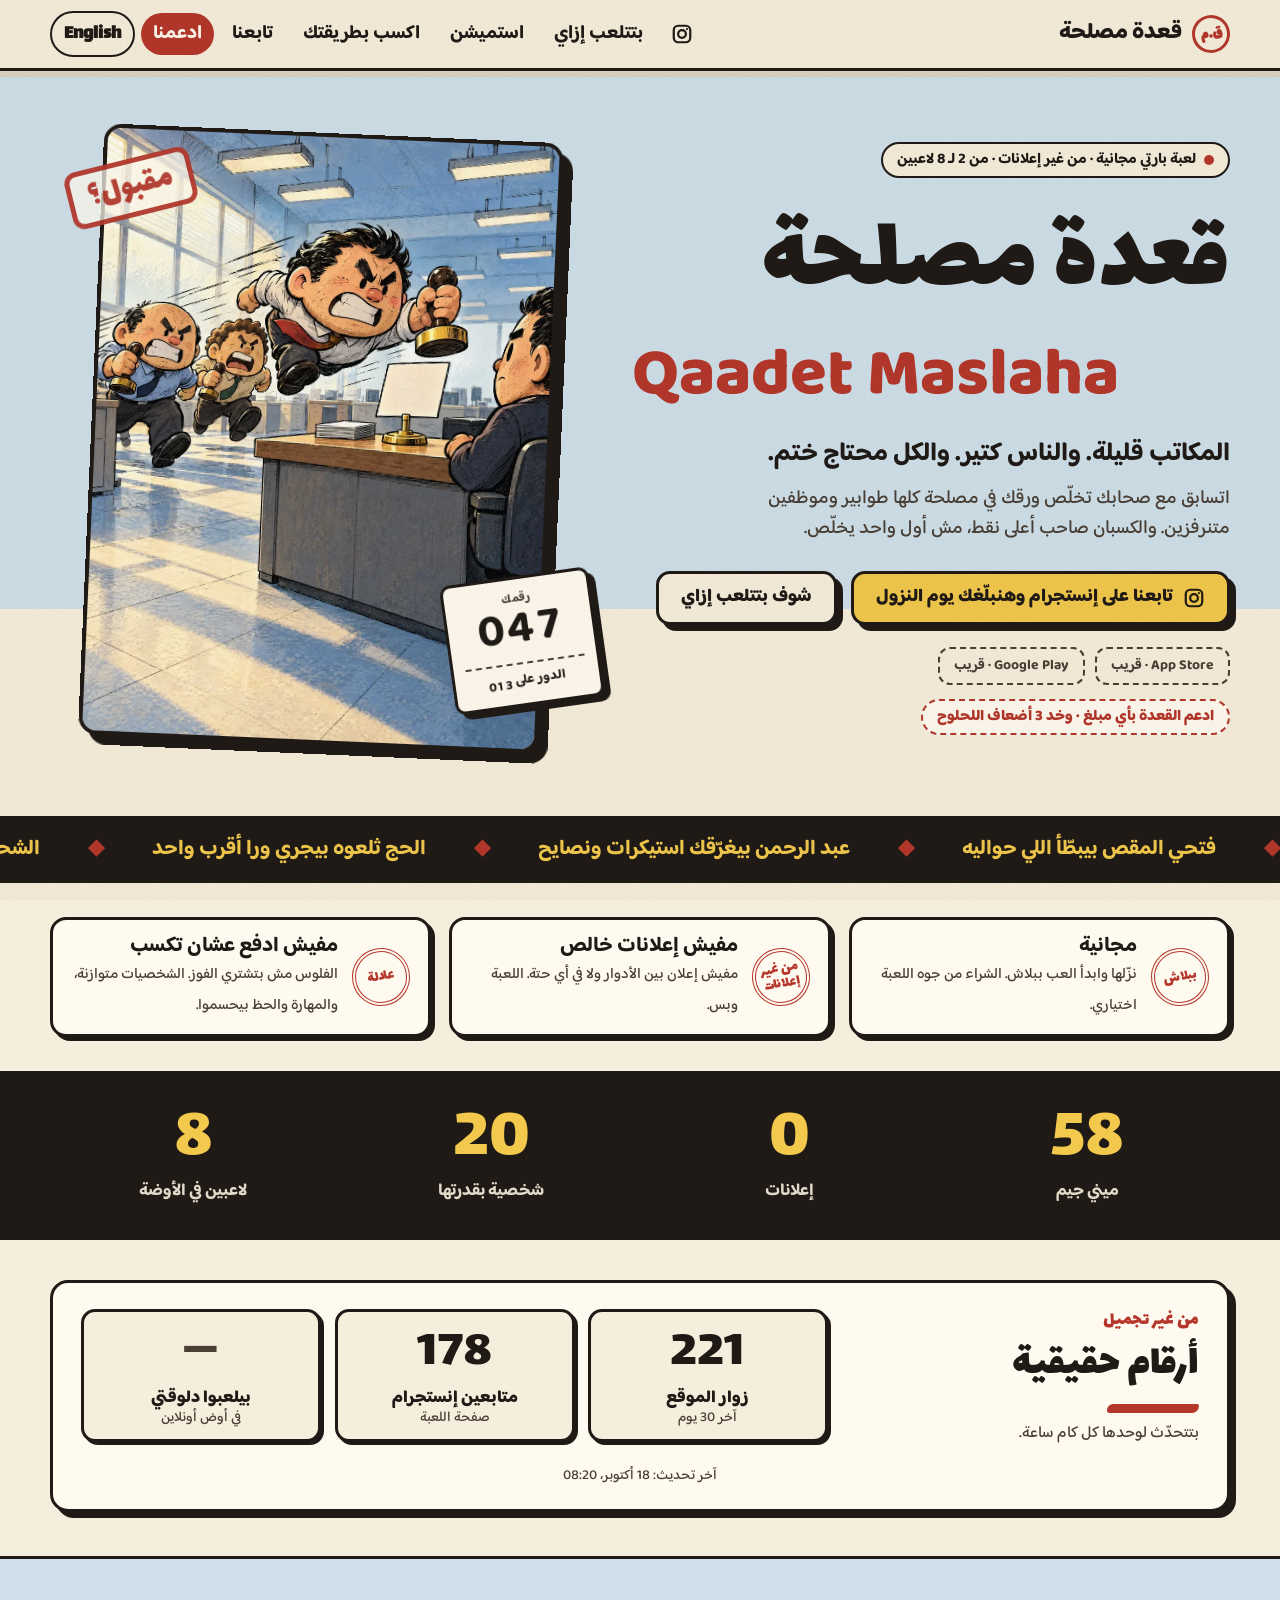
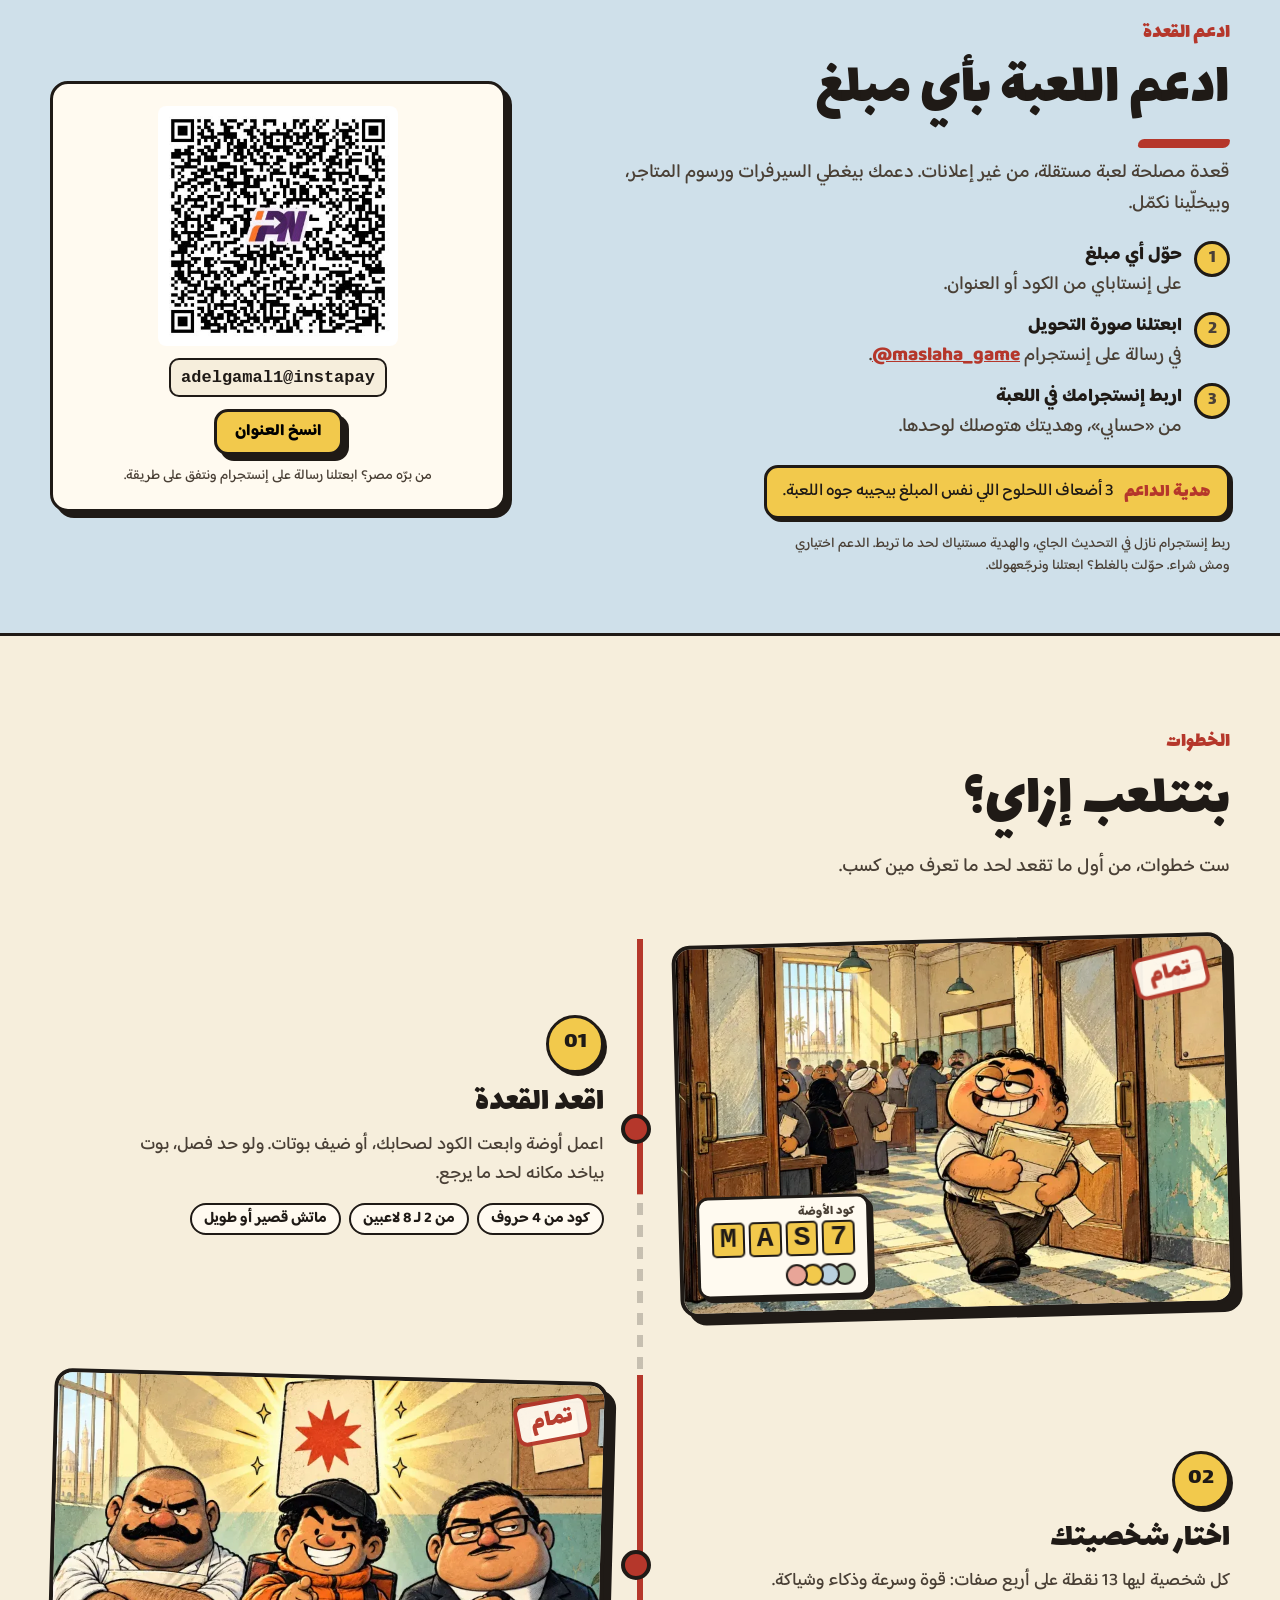
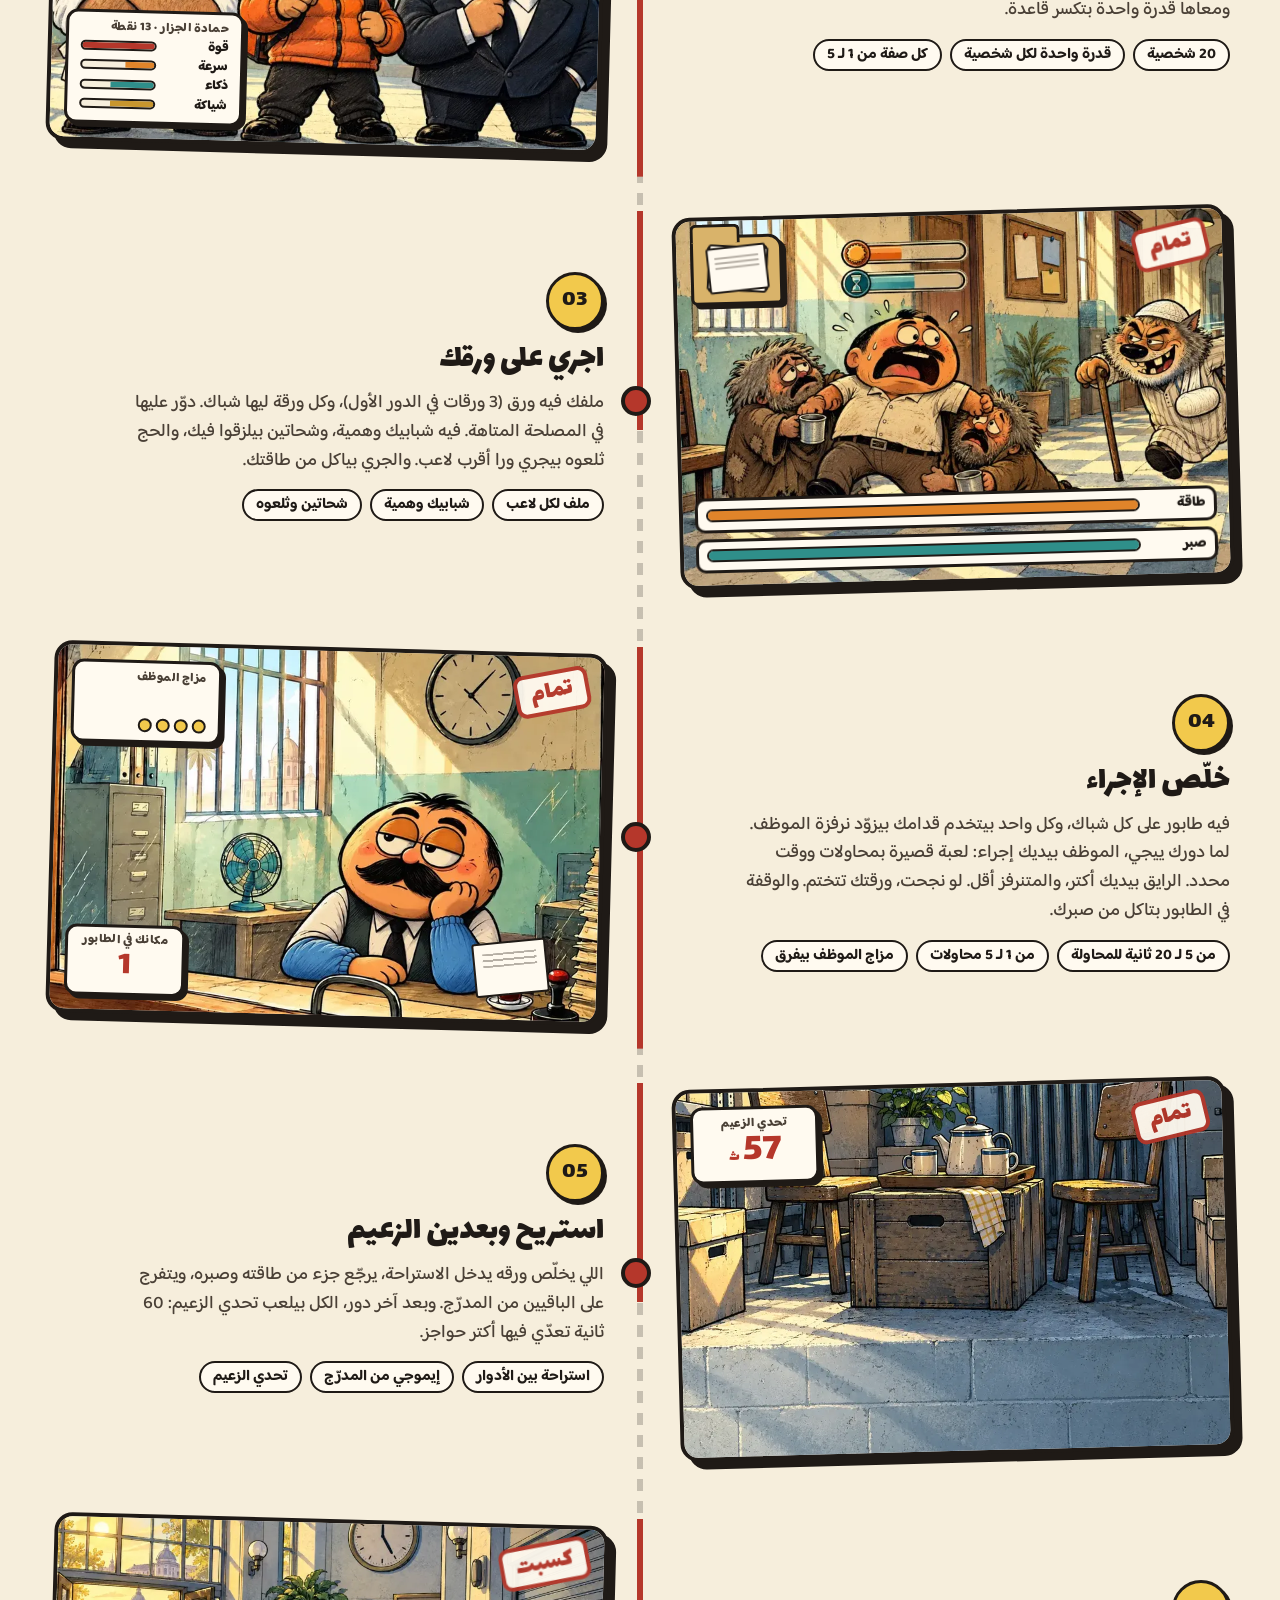
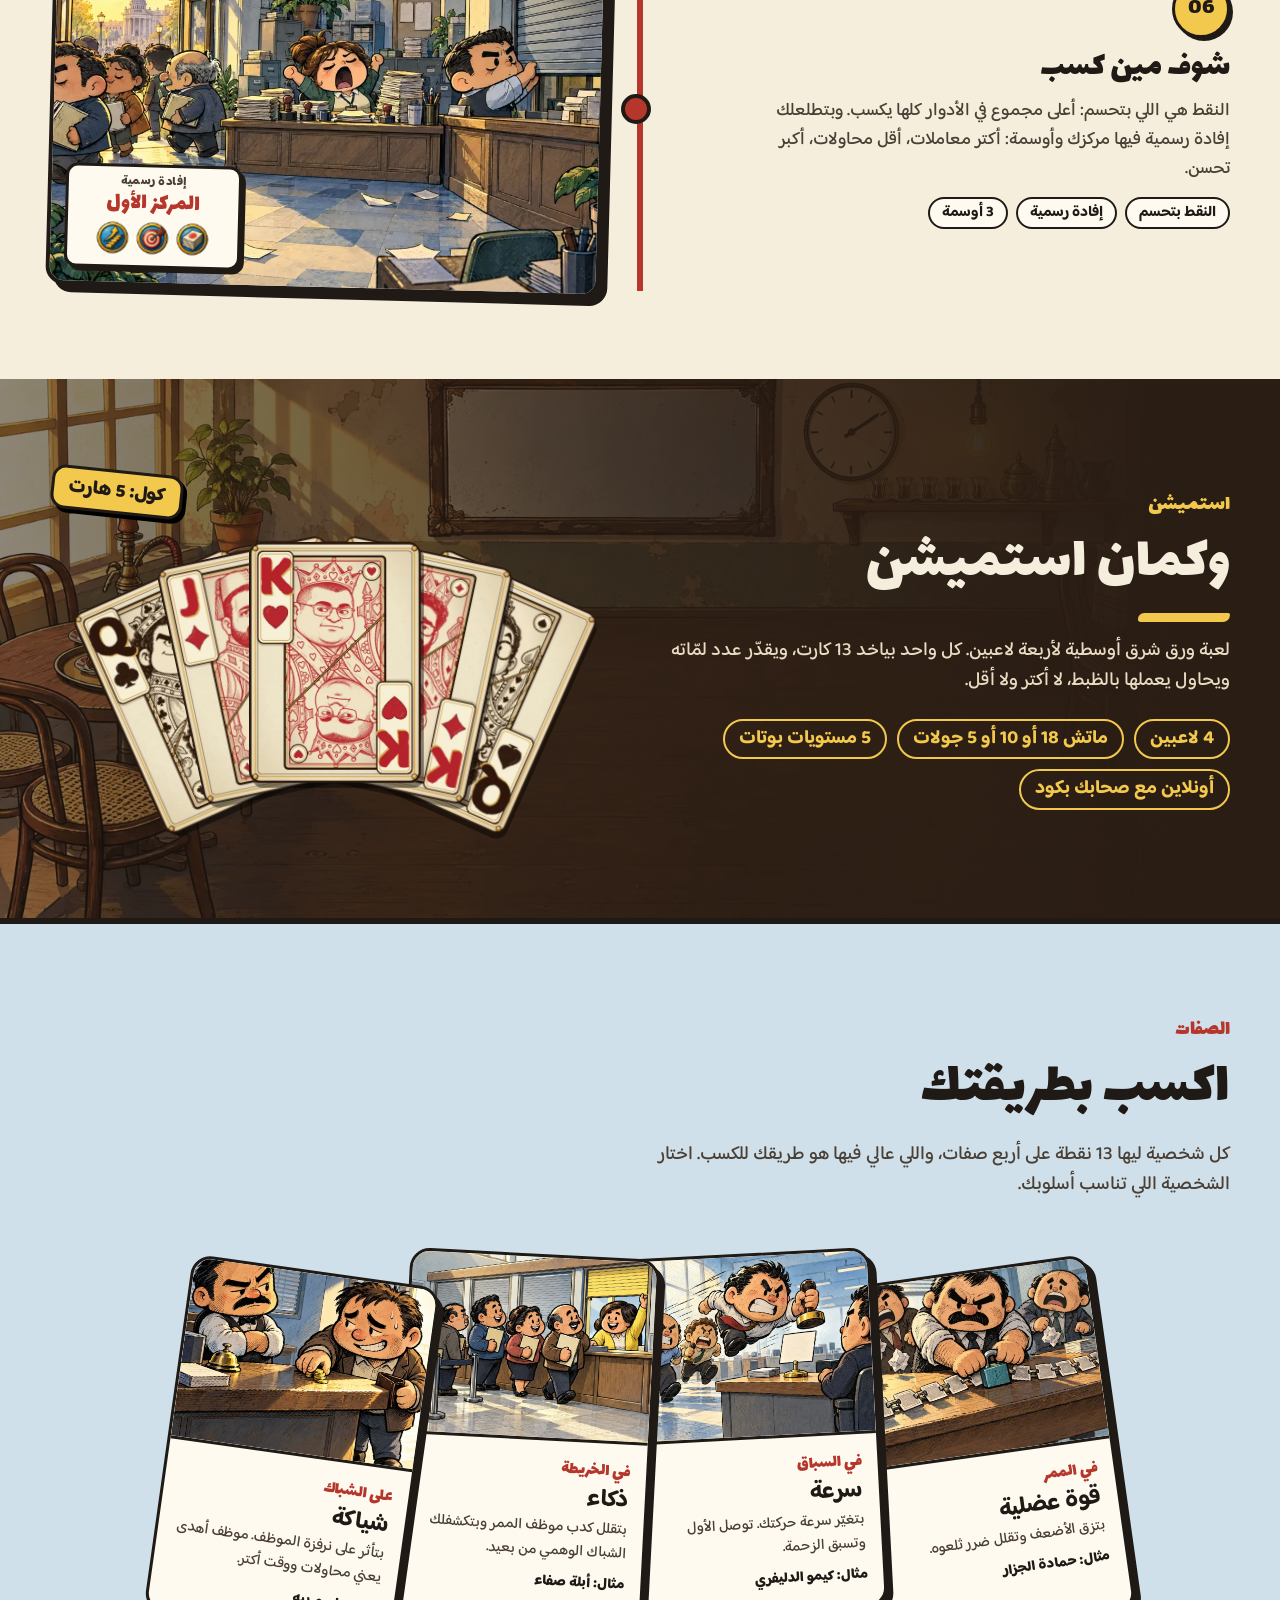
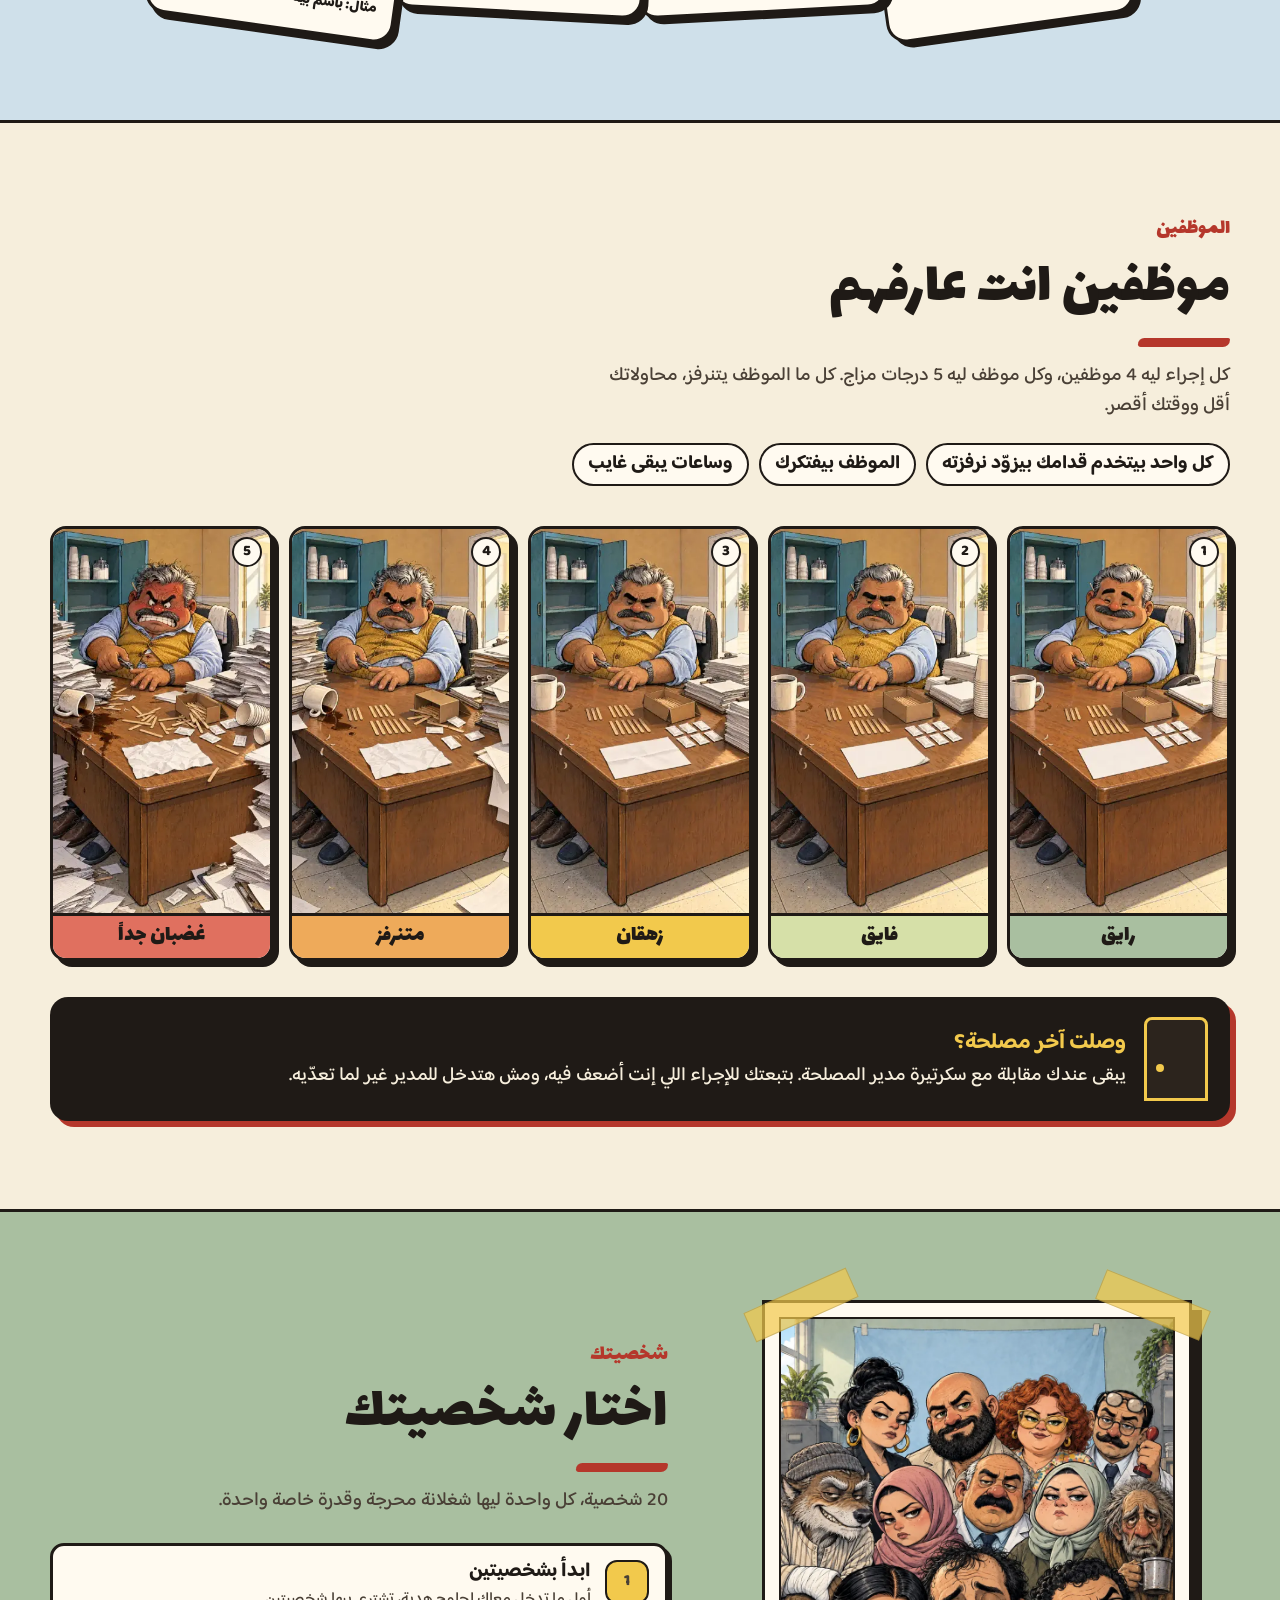
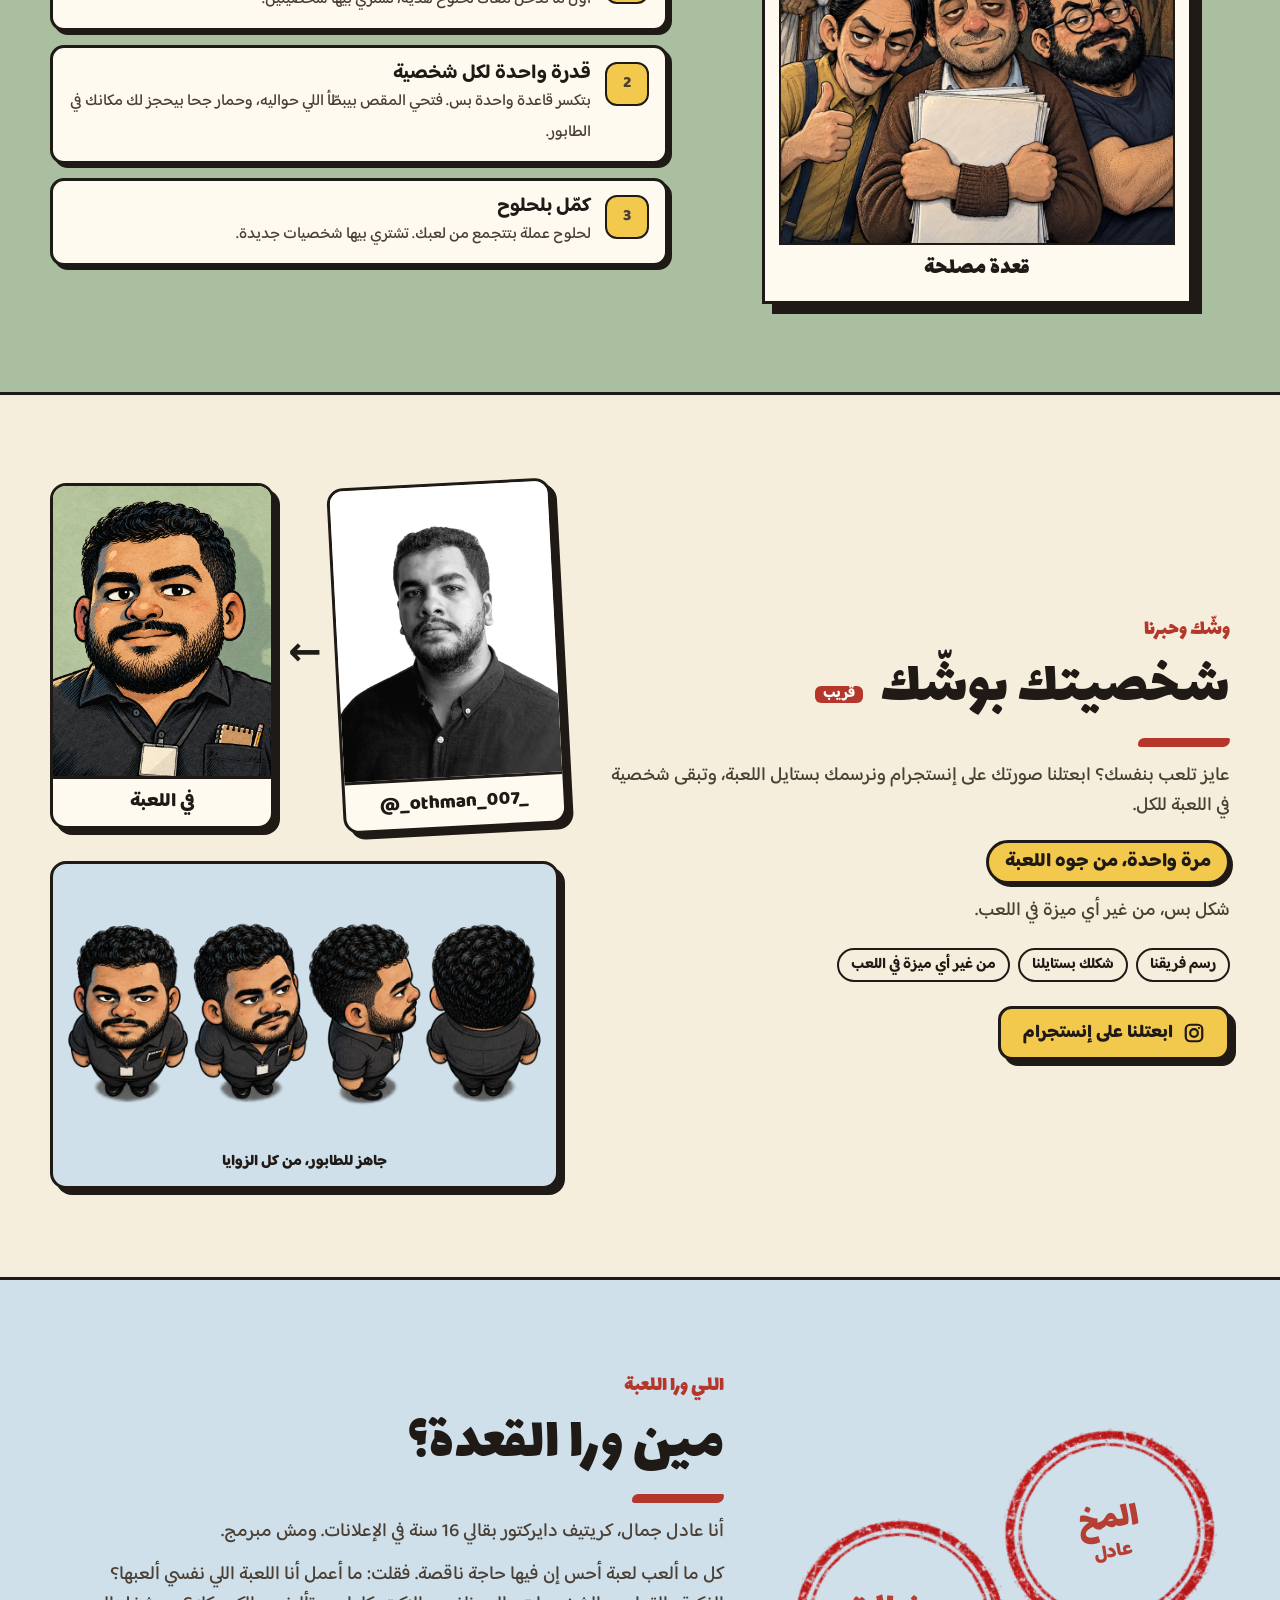
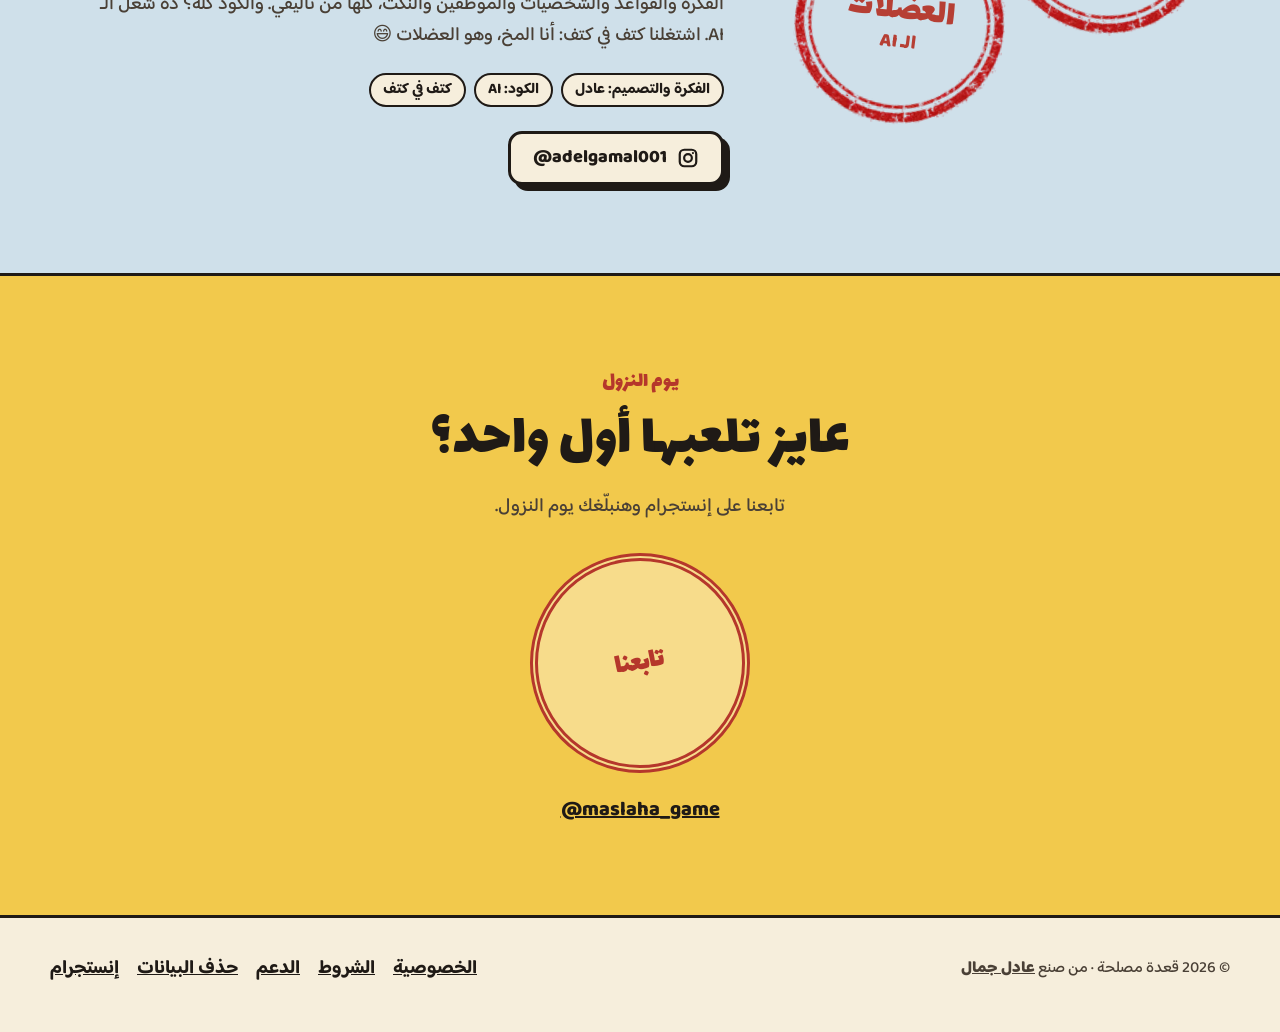
==== index.html @ 01770d06 "site: cache-bust home.css/home.js with a content hash A visitor with the old home.css cached (Pages " ====
<!doctype html>
<html lang="ar" dir="rtl">
<head>
<meta charset="utf-8">
<meta name="viewport" content="width=device-width, initial-scale=1">
<meta name="theme-color" content="#cfe0ea">
<meta name="referrer" content="no-referrer">
<title>قعدة مصلحة | لعبة بارتي مجانية عن ورق المصالح</title>
<meta name="description" content="اتسابق مع صحابك تخلّص ورقك في المصلحة. وكمان استميشن، لعبة ورق شرق أوسطية. مجانية، من غير إعلانات، ومفيش ادفع عشان تكسب. قريب على iOS وأندرويد.">
<meta property="og:title" content="قعدة مصلحة">
<meta property="og:description" content="المكاتب قليلة. والناس كتير. والكل محتاج ختم. مجانية ومن غير إعلانات.">
<link rel="canonical" href="https://maslahagame.com/">
<meta property="og:image" content="https://maslahagame.com/img/race.webp">
<link rel="preload" href="fonts/baloo-arabic.woff2" as="font" type="font/woff2" crossorigin>
<link rel="preload" href="fonts/lalezar-arabic.woff2" as="font" type="font/woff2" crossorigin>
<link rel="preload" href="fonts/baloo-latin.woff2" as="font" type="font/woff2" crossorigin>
<link rel="icon" href="favicon.ico" sizes="any">
<link rel="stylesheet" href="home.css?v=3c844d4c">
<link rel="alternate" hreflang="en" href="en.html">
<link rel="alternate" hreflang="ar" href="index.html">
</head>
<body>

<header class="nav"><div class="wrap">
  <a class="logo" href="index.html"><span class="seal" aria-hidden="true">ق.م</span>قعدة مصلحة</a>
  <nav aria-label="القائمة"><a class="navig" href="https://www.instagram.com/maslaha_game" data-cta="nav" rel="noopener noreferrer" aria-label="إنستجرام"><svg viewBox="0 0 24 24" width="22" height="22" aria-hidden="true" fill="none" stroke="currentColor" stroke-width="2.4"><rect x="3" y="3" width="18" height="18" rx="5"/><circle cx="12" cy="12" r="4.2"/><circle cx="17.4" cy="6.6" r="1.2" fill="currentColor" stroke="none"/></svg></a><a href="#how">بتتلعب إزاي</a><a href="#estimation">استميشن</a><a href="#ways">اكسب بطريقتك</a><a href="#play">تابعنا</a><a class="navsup" href="#support">ادعمنا</a><a class="lang" href="en.html" lang="en" hreflang="en">English</a></nav>
</div></header>
<div class="qprog" aria-hidden="true"><i></i></div>

<main id="content">
<div class="hero"><div class="papers" aria-hidden="true"><i style="--x:6%;--s:1;--d:-2s;--t:17s;--r0:-20deg;--dx:34px"></i><i style="--x:20%;--s:0.8;--d:-9s;--t:21s;--r0:14deg;--dx:-26px"></i><i style="--x:36%;--s:1.1;--d:-5s;--t:19s;--r0:-8deg;--dx:30px"></i><i style="--x:52%;--s:0.9;--d:-13s;--t:23s;--r0:24deg;--dx:-34px"></i><i style="--x:67%;--s:1;--d:-7s;--t:18s;--r0:-30deg;--dx:28px"></i><i style="--x:82%;--s:0.85;--d:-15s;--t:22s;--r0:10deg;--dx:-30px"></i><i style="--x:93%;--s:1.05;--d:-3s;--t:20s;--r0:-14deg;--dx:24px"></i><i style="--x:45%;--s:0.75;--d:-11s;--t:25s;--r0:28deg;--dx:-20px"></i></div><div class="wrap">
  <div>
    <span class="eyebrow"><span class="dot"></span>لعبة بارتي مجانية · من غير إعلانات · من 2 لـ 8 لاعبين</span>
    <h1>قعدة مصلحة<span class="ar" lang="en" dir="ltr">Qaadet Maslaha</span></h1>
    <p class="tag">المكاتب قليلة. والناس كتير. والكل محتاج ختم.</p>
    <p class="lead">اتسابق مع صحابك تخلّص ورقك في مصلحة كلها طوابير وموظفين متنرفزين. والكسبان صاحب أعلى نقط، مش أول واحد يخلّص.</p>
    <div class="cta-row">
      <a class="btn" href="https://www.instagram.com/maslaha_game" data-cta="hero" rel="noopener noreferrer"><svg viewBox="0 0 24 24" width="22" height="22" aria-hidden="true" fill="none" stroke="currentColor" stroke-width="2.4"><rect x="3" y="3" width="18" height="18" rx="5"/><circle cx="12" cy="12" r="4.2"/><circle cx="17.4" cy="6.6" r="1.2" fill="currentColor" stroke="none"/></svg>تابعنا على إنستجرام وهنبلّغك يوم النزول</a>
      <a class="btn ghost" href="#how">شوف بتتلعب إزاي</a>
    </div>
    <div class="stores"><span class="store">App Store · قريب</span><span class="store">Google Play · قريب</span></div>
    <a class="supchip" href="#support">ادعم القعدة بأي مبلغ · وخد 3 أضعاف اللحلوح</a>
  </div>
  <div class="art">
    <div class="frame"><img src="img/race.webp" width="900" height="1200" alt="تلات لاعيبة بينطّوا على مكتب الموظف وفي إيدهم أختام" fetchpriority="high"></div>
    <div class="ticket" aria-hidden="true"><small>رقمك</small><b data-roll="047">047</b><div class="perf">الدور على <span id="num" data-roll="012">012</span></div></div>
    <div class="stampmark" aria-hidden="true">مقبول؟</div>
  </div>
</div></div>

<div class="board" aria-hidden="true"><div class="track">
  <span>فتحي المقص بيبطّأ اللي حواليه</span><span>عبد الرحمن بيغرّقك استيكرات ونصايح</span><span>الحج ثلعوه بيجري ورا أقرب واحد</span><span>الشحاتين بيجروا من الزلحاوي</span><span>الشحاتين مابيقربوش من أبلة صفاء</span><span>حمار جحا بيحجز لك مكانك</span><span>نينجا الطابور بيعدّي من الزحمة</span><span>رأفت الهجام بيبدّل ورقه مع اللي يعدّي</span><span>عبده الكهربائي بيقطع النور على الكل</span><span>الموظف الرايق بيدّيك وقت أكتر</span>
  <span>فتحي المقص بيبطّأ اللي حواليه</span><span>عبد الرحمن بيغرّقك استيكرات ونصايح</span><span>الحج ثلعوه بيجري ورا أقرب واحد</span><span>الشحاتين بيجروا من الزلحاوي</span><span>الشحاتين مابيقربوش من أبلة صفاء</span><span>حمار جحا بيحجز لك مكانك</span><span>نينجا الطابور بيعدّي من الزحمة</span><span>رأفت الهجام بيبدّل ورقه مع اللي يعدّي</span><span>عبده الكهربائي بيقطع النور على الكل</span><span>الموظف الرايق بيدّيك وقت أكتر</span>
</div></div>

<div class="promise"><div class="wrap">
  <div class="pledge reveal"><span class="seal2" aria-hidden="true">ببلاش</span><div><b>مجانية</b><span>نزّلها وابدأ العب ببلاش. الشراء من جوه اللعبة اختياري.</span></div></div>
  <div class="pledge reveal"><span class="seal2" aria-hidden="true">من غير<br>إعلانات</span><div><b>مفيش إعلانات خالص</b><span>مفيش إعلان بين الأدوار ولا في أي حتة. اللعبة وبس.</span></div></div>
  <div class="pledge reveal"><span class="seal2" aria-hidden="true">عادلة</span><div><b>مفيش ادفع عشان تكسب</b><span>الفلوس مش بتشتري الفوز. الشخصيات متوازنة، والمهارة والحظ بيحسموا.</span></div></div>
</div></div>

<div class="stats"><div class="wrap"><div class="stat reveal"><b data-to="58">58</b><span>ميني جيم</span></div><div class="stat reveal"><b data-to="0">0</b><span>إعلانات</span></div><div class="stat reveal"><b data-to="20">20</b><span>شخصية بقدرتها</span></div><div class="stat reveal"><b data-to="8">8</b><span>لاعبين في الأوضة</span></div></div></div>

<section id="real" class="real" data-json="stats.json" data-live="https://de-fra-2bb59b4f.colyseus.cloud/stats" data-soon="قريب" data-none="—" data-months="يناير,فبراير,مارس,أبريل,مايو,يونيو,يوليو,أغسطس,سبتمبر,أكتوبر,نوفمبر,ديسمبر" data-updated="آخر تحديث:"><div class="wrap">
  <div class="realbox reveal" role="group" aria-label="أرقام الموقع واللعبة">
    <div class="realhead"><p class="kicker">من غير تجميل</p><h2>أرقام حقيقية</h2><p class="sub">بتتحدّث لوحدها كل كام ساعة.</p></div>
    <div class="real3"><div class="rt" data-k="visitors" data-state="wait"><b>—</b><span>زوار الموقع</span><small>آخر 30 يوم</small></div><div class="rt" data-k="ig" data-state="wait"><b>—</b><span>متابعين إنستجرام</span><small>صفحة اللعبة</small></div><div class="rt" data-k="live" data-state="wait"><i class="rdot" aria-hidden="true"></i><b>—</b><span>بيلعبوا دلوقتي</span><small>في أوض أونلاين</small></div></div>
    <p class="upd" hidden></p>
  </div>
</div></section>

<section id="support" class="support"><div class="wrap">
  <div class="reveal">
    <p class="kicker">ادعم القعدة</p>
    <h2>ادعم اللعبة بأي مبلغ</h2>
    <p class="sub">قعدة مصلحة لعبة مستقلة، من غير إعلانات. دعمك بيغطي السيرفرات ورسوم المتاجر، وبيخلّينا نكمّل.</p>
    <ol class="sup-steps"><li><span class="no">1</span><div><b>حوّل أي مبلغ</b><span>على إنستاباي من الكود أو العنوان.</span></div></li><li><span class="no">2</span><div><b>ابعتلنا صورة التحويل</b><span>في رسالة على إنستجرام <a href="https://www.instagram.com/maslaha_game/" rel="noopener noreferrer" dir="ltr">@maslaha_game</a>.</span></div></li><li><span class="no">3</span><div><b>اربط إنستجرامك في اللعبة</b><span>من «حسابي»، وهديتك هتوصلك لوحدها.</span></div></li></ol>
    <div class="gift"><b>هدية الداعم</b><span>3 أضعاف اللحلوح اللي نفس المبلغ بيجيبه جوه اللعبة.</span></div>
    <p class="sup-note">ربط إنستجرام نازل في التحديث الجاي، والهدية مستنياك لحد ما تربط. الدعم اختياري ومش شراء. حوّلت بالغلط؟ ابعتلنا ونرجّعهولك.</p>
  </div>
  <div class="qrcard reveal">
    <img src="img/instapay-qr.webp" width="392" height="392" alt="كود إنستاباي للتحويل لـ adelgamal1@instapay" loading="lazy">
    <code class="ipa" dir="ltr">adelgamal1@instapay</code>
    <button class="btn copyipa" type="button" data-copied="اتنسخ ✓">انسخ العنوان</button>
    <small>من برّه مصر؟ ابعتلنا رسالة على إنستجرام ونتفق على طريقة.</small>
  </div>
</div></section>

<section id="how" class="how"><div class="wrap">
  <p class="kicker">الخطوات</p>
  <h2>بتتلعب إزاي؟</h2>
  <p class="sub">ست خطوات، من أول ما تقعد لحد ما تعرف مين كسب.</p>
  <ol class="flow">
    <li class="stepx reveal">
      <i class="inkline" aria-hidden="true"></i>
      <div class="stepx-pic"><img src="img/step-room.webp" width="960" height="540" alt="لاعب داخل المصلحة ماسك ملفه وقدامه زحمة" loading="lazy"><div class="wgt code" aria-hidden="true"><small>كود الأوضة</small><b><span>M</span><span>A</span><span>S</span><span>7</span></b><i class="joiners"><u></u><u></u><u></u><u></u></i></div><span class="okx" aria-hidden="true">تمام</span></div>
      <div class="stepx-txt"><span class="stepx-no">01</span><h3>اقعد القعدة</h3><p>اعمل أوضة وابعت الكود لصحابك، أو ضيف بوتات. ولو حد فصل، بوت بياخد مكانه لحد ما يرجع.</p><div class="chipsx"><span>كود من 4 حروف</span><span>من 2 لـ 8 لاعبين</span><span>ماتش قصير أو طويل</span></div></div>
    </li>
    <li class="stepx reveal">
      <i class="inkline" aria-hidden="true"></i>
      <div class="stepx-pic"><img src="img/step-chars.webp" width="960" height="540" alt="تلات شخصيات: جزار وطيار دليفري ورجل أعمال" loading="lazy"><div class="wgt cstat" aria-hidden="true"><small>حمادة الجزار · 13 نقطة</small><div class="sr" style="--n:5;--k:0"><span>قوة</span><i></i></div><div class="sr" style="--n:2;--k:1"><span>سرعة</span><i></i></div><div class="sr" style="--n:3;--k:2"><span>ذكاء</span><i></i></div><div class="sr" style="--n:3;--k:3"><span>شياكة</span><i></i></div></div><span class="okx" aria-hidden="true">تمام</span></div>
      <div class="stepx-txt"><span class="stepx-no">02</span><h3>اختار شخصيتك</h3><p>كل شخصية ليها 13 نقطة على أربع صفات: قوة وسرعة وذكاء وشياكة. ومعاها قدرة واحدة بتكسر قاعدة.</p><div class="chipsx"><span>20 شخصية</span><span>قدرة واحدة لكل شخصية</span><span>كل صفة من 1 لـ 5</span></div></div>
    </li>
    <li class="stepx reveal">
      <i class="inkline" aria-hidden="true"></i>
      <div class="stepx-pic"><img src="img/step-hazards.webp" width="960" height="540" alt="شحاتين لازقين في لاعب والحج ثلعوه بيجري ورا حد" loading="lazy"><div class="wgt file" aria-hidden="true"><i></i><i></i><i></i></div><div class="bars" aria-hidden="true"><div class="bar nrg"><span>طاقة</span><i></i></div><div class="bar pat"><span>صبر</span><i></i></div></div><span class="okx" aria-hidden="true">تمام</span></div>
      <div class="stepx-txt"><span class="stepx-no">03</span><h3>اجري على ورقك</h3><p>ملفك فيه ورق (3 ورقات في الدور الأول)، وكل ورقة ليها شباك. دوّر عليها في المصلحة المتاهة. فيه شبابيك وهمية، وشحاتين بيلزقوا فيك، والحج ثلعوه بيجري ورا أقرب لاعب. والجري بياكل من طاقتك.</p><div class="chipsx"><span>ملف لكل لاعب</span><span>شبابيك وهمية</span><span>شحاتين وثلعوه</span></div></div>
    </li>
    <li class="stepx reveal">
      <i class="inkline" aria-hidden="true"></i>
      <div class="stepx-pic"><img src="img/step-clerk.webp" width="960" height="552" alt="موظف مسنود على إيده ورا الشباك وعلى المكتب ختم وشاي" loading="lazy"><div class="wgt visit" aria-hidden="true"><small>مزاج الموظف</small><b class="moodtxt"><span>رايق</span><span>فايق</span><span>زهقان</span><span>متنرفز</span><span>غضبان جداً</span></b><i class="tries"><u></u><u></u><u></u><u></u></i></div><div class="wgt queue" aria-hidden="true"><small>مكانك في الطابور</small><b class="qn" data-go="دورك">3</b></div><div class="deskpaper" aria-hidden="true"></div><i class="bigstamp2" data-t="تم" aria-hidden="true"></i><span class="okx" aria-hidden="true">تمام</span></div>
      <div class="stepx-txt"><span class="stepx-no">04</span><h3>خلّص الإجراء</h3><p>فيه طابور على كل شباك، وكل واحد بيتخدم قدامك بيزوّد نرفزة الموظف. لما دورك ييجي، الموظف بيديك إجراء: لعبة قصيرة بمحاولات ووقت محدد. الرايق بيديك أكتر، والمتنرفز أقل. لو نجحت، ورقتك تتختم. والوقفة في الطابور بتاكل من صبرك.</p><div class="chipsx"><span>من 5 لـ 20 ثانية للمحاولة</span><span>من 1 لـ 5 محاولات</span><span>مزاج الموظف بيفرق</span></div></div>
    </li>
    <li class="stepx reveal">
      <i class="inkline" aria-hidden="true"></i>
      <div class="stepx-pic"><img src="img/step-rest.webp" width="960" height="679" alt="ركن استراحة فيه كراسي وغلاية شاي" loading="lazy"><div class="wgt bchal" aria-hidden="true"><small>تحدي الزعيم</small><b class="cd">60<small>ث</small></b><em class="bids"><u>+1</u><u>+1</u><u>×2</u><u>+1</u></em></div><span class="okx" aria-hidden="true">تمام</span></div>
      <div class="stepx-txt"><span class="stepx-no">05</span><h3>استريح وبعدين الزعيم</h3><p>اللي يخلّص ورقه يدخل الاستراحة، يرجّع جزء من طاقته وصبره، ويتفرج على الباقيين من المدرّج. وبعد آخر دور، الكل بيلعب تحدي الزعيم: 60 ثانية تعدّي فيها أكتر حواجز.</p><div class="chipsx"><span>استراحة بين الأدوار</span><span>إيموجي من المدرّج</span><span>تحدي الزعيم</span></div></div>
    </li>
    <li class="stepx reveal">
      <i class="inkline" aria-hidden="true"></i>
      <div class="stepx-pic"><img src="img/step-result.webp" width="960" height="717" alt="المصلحة وقت الغروب والناس خارجة منها" loading="lazy"><div class="wgt fax" aria-hidden="true"><small>إفادة رسمية</small><b>المركز الأول</b><i class="meds"><img src="img/medal-papers.webp" width="34" height="34" alt=""><img src="img/medal-attempts.webp" width="34" height="34" alt=""><img src="img/medal-climb.webp" width="34" height="34" alt=""></i></div><span class="okx" aria-hidden="true">كسبت</span></div>
      <div class="stepx-txt"><span class="stepx-no">06</span><h3>شوف مين كسب</h3><p>النقط هي اللي بتحسم: أعلى مجموع في الأدوار كلها يكسب. وبتطلعلك إفادة رسمية فيها مركزك وأوسمة: أكتر معاملات، أقل محاولات، أكبر تحسن.</p><div class="chipsx"><span>النقط بتحسم</span><span>إفادة رسمية</span><span>3 أوسمة</span></div></div>
    </li>
  </ol>
</div></section>

<section id="estimation" class="est">
  <div class="bg" style="background-image:url(img/cafe.webp)" aria-hidden="true"></div>
  <div class="wrap">
    <div class="reveal">
      <p class="kicker">استميشن</p>
      <h2>وكمان استميشن</h2>
      <p class="sub">لعبة ورق شرق أوسطية لأربعة لاعبين. كل واحد بياخد 13 كارت، ويقدّر عدد لمّاته ويحاول يعملها بالظبط، لا أكتر ولا أقل.</p>
      <div class="chips"><span>4 لاعبين</span><span>ماتش 18 أو 10 أو 5 جولات</span><span>5 مستويات بوتات</span><span>أونلاين مع صحابك بكود</span></div>
    </div>
    <div class="fan" aria-hidden="true" dir="ltr">
      <div class="pc"><div class="pf"><img class="fr" src="img/est/QC.webp" width="379" height="530" alt="" loading="lazy"><img class="bk" src="img/est/back.webp" width="379" height="530" alt="" loading="lazy"></div></div>
      <div class="pc"><div class="pf"><img class="fr" src="img/est/JD.webp" width="379" height="530" alt="" loading="lazy"><img class="bk" src="img/est/back.webp" width="379" height="530" alt="" loading="lazy"></div></div>
      <div class="pc"><div class="pf"><img class="fr" src="img/est/KH.webp" width="379" height="530" alt="" loading="lazy"><img class="bk" src="img/est/back.webp" width="379" height="530" alt="" loading="lazy"></div></div>
      <div class="pc"><div class="pf"><img class="fr" src="img/est/KD.webp" width="379" height="530" alt="" loading="lazy"><img class="bk" src="img/est/back.webp" width="379" height="530" alt="" loading="lazy"></div></div>
      <div class="pc"><div class="pf"><img class="fr" src="img/est/QS.webp" width="379" height="530" alt="" loading="lazy"><img class="bk" src="img/est/back.webp" width="379" height="530" alt="" loading="lazy"></div></div>
      <span class="call" dir="rtl">كول: 5 هارت</span>
    </div>
  </div>
</section>

<section id="ways" class="ways"><div class="wrap">
  <p class="kicker">الصفات</p>
  <h2>اكسب بطريقتك</h2>
  <p class="sub">كل شخصية ليها 13 نقطة على أربع صفات، واللي عالي فيها هو طريقك للكسب. اختار الشخصية اللي تناسب أسلوبك.</p>
  <div class="hand reveal">
    <div class="card"><div class="pic"><img src="img/sabotage.webp" alt="" loading="lazy"></div><div class="txt"><span class="suit">في الممر</span><h3>قوة عضلية</h3><p>بتزق الأضعف وتقلل ضرر ثلعوه.</p><em>مثال: حمادة الجزار</em></div></div>
    <div class="card"><div class="pic"><img src="img/race.webp" alt="" loading="lazy"></div><div class="txt"><span class="suit">في السباق</span><h3>سرعة</h3><p>بتغيّر سرعة حركتك. توصل الأول وتسبق الزحمة.</p><em>مثال: كيمو الدليفري</em></div></div>
    <div class="card"><div class="pic"><img src="img/window2.webp" alt="" loading="lazy"></div><div class="txt"><span class="suit">في الخريطة</span><h3>ذكاء</h3><p>بتقلل كدب موظف الممر وبتكشفلك الشباك الوهمي من بعيد.</p><em>مثال: أبلة صفاء</em></div></div>
    <div class="card"><div class="pic"><img src="img/auction.webp" alt="" loading="lazy"></div><div class="txt"><span class="suit">على الشباك</span><h3>شياكة</h3><p>بتأثر على نرفزة الموظف. موظف أهدى يعني محاولات ووقت أكتر.</p><em>مثال: باسم بيه</em></div></div>
  </div>
</div></section>

<section id="clerks" class="clerks"><div class="wrap">
  <div class="reveal">
    <p class="kicker">الموظفين</p>
    <h2>موظفين انت عارفهم</h2>
    <p class="sub">كل إجراء ليه 4 موظفين، وكل موظف ليه 5 درجات مزاج. كل ما الموظف يتنرفز، محاولاتك أقل ووقتك أقصر.</p>
    <div class="moods"><span class="mood">كل واحد بيتخدم قدامك بيزوّد نرفزته</span><span class="mood">الموظف بيفتكرك</span><span class="mood">وساعات يبقى غايب</span></div>
  </div>
  <ol class="ladder">
      <li class="rung reveal"><img src="img/mood-1.webp" width="360" height="637" alt="الموظف رايق ومكتبه مرتب" loading="lazy"><span class="no" aria-hidden="true">1</span><b>رايق</b></li>
      <li class="rung reveal"><img src="img/mood-2.webp" width="360" height="637" alt="الموظف فايق وفيه شوية ورق على المكتب" loading="lazy"><span class="no" aria-hidden="true">2</span><b>فايق</b></li>
      <li class="rung reveal"><img src="img/mood-3.webp" width="360" height="637" alt="الموظف زهقان والورق بيزيد" loading="lazy"><span class="no" aria-hidden="true">3</span><b>زهقان</b></li>
      <li class="rung reveal"><img src="img/mood-4.webp" width="360" height="637" alt="الموظف متنرفز والورق كوم والشاي اتدلق" loading="lazy"><span class="no" aria-hidden="true">4</span><b>متنرفز</b></li>
      <li class="rung reveal"><img src="img/mood-5.webp" width="360" height="637" alt="الموظف غضبان جداً والورق مغطي المكتب" loading="lazy"><span class="no" aria-hidden="true">5</span><b>غضبان جداً</b></li>
  </ol>
  <div class="boss reveal"><div class="door" aria-hidden="true"></div><div><b>وصلت آخر مصلحة؟</b>يبقى عندك مقابلة مع سكرتيرة مدير المصلحة. بتبعتك للإجراء اللي إنت أضعف فيه، ومش هتدخل للمدير غير لما تعدّيه.</div></div>
</div></section>

<section class="chars"><div class="wrap">
  <figure class="polaroid reveal"><img src="img/selfie.webp" width="900" height="1200" alt="سيلفي زحمة لشخصيات المصلحة" loading="lazy"><figcaption>قعدة مصلحة</figcaption></figure>
  <div class="reveal">
    <p class="kicker">شخصيتك</p>
    <h2>اختار شخصيتك</h2>
    <p class="sub">20 شخصية، كل واحدة ليها شغلانة محرجة وقدرة خاصة واحدة.</p>
    <div class="opts">
      <div class="opt"><span class="ic">1</span><div><b>ابدأ بشخصيتين</b><span>أول ما تدخل معاك لحلوح هدية، تشتري بيها شخصيتين.</span></div></div>
      <div class="opt"><span class="ic">2</span><div><b>قدرة واحدة لكل شخصية</b><span>بتكسر قاعدة واحدة بس. فتحي المقص بيبطّأ اللي حواليه، وحمار جحا بيحجز لك مكانك في الطابور.</span></div></div>
      <div class="opt"><span class="ic">3</span><div><b>كمّل بلحلوح</b><span>لحلوح عملة بتتجمع من لعبك. تشتري بيها شخصيات جديدة.</span></div></div>
    </div>
  </div>
</div></section>

<section id="custom" class="custom"><div class="wrap">
  <div class="reveal">
    <p class="kicker">وشّك وحبرنا</p>
    <h2>شخصيتك بوشّك <span class="soon">قريب</span></h2>
    <p class="sub">عايز تلعب بنفسك؟ ابعتلنا صورتك على إنستجرام ونرسمك بستايل اللعبة، وتبقى شخصية في اللعبة للكل.</p>
    <span class="price">مرة واحدة، من جوه اللعبة</span>
    <p class="sub">شكل بس، من غير أي ميزة في اللعب.</p>
    <div class="facts-row"><span>رسم فريقنا</span><span>شكلك بستايلنا</span><span>من غير أي ميزة في اللعب</span></div>
    <div class="cta-row" style="margin-top:24px"><a class="btn" href="https://www.instagram.com/maslaha_game" data-cta="custom" rel="noopener noreferrer"><svg viewBox="0 0 24 24" width="22" height="22" aria-hidden="true" fill="none" stroke="currentColor" stroke-width="2.4"><rect x="3" y="3" width="18" height="18" rx="5"/><circle cx="12" cy="12" r="4.2"/><circle cx="17.4" cy="6.6" r="1.2" fill="currentColor" stroke="none"/></svg>ابعتلنا على إنستجرام</a></div>
  </div>
  <div class="case reveal" aria-label="مثال: عثمان">
    <figure><img src="img/othman-photo.webp" width="720" height="960" alt="عثمان" loading="lazy"><figcaption><a href="https://www.instagram.com/_othman_007_" rel="noopener noreferrer" dir="ltr">@_othman_007_</a></figcaption></figure>
    <span class="arrow" aria-hidden="true">→</span>
    <figure><img src="img/othman-char.webp" width="720" height="960" alt="عثمان — في اللعبة" loading="lazy"><figcaption>في اللعبة</figcaption></figure>
    <div class="turn"><img src="img/othman-turn.webp" width="1100" height="629" alt="شخصية عثمان من أربع زوايا" loading="lazy"><span>جاهز للطابور، من كل الزوايا</span></div>
  </div>
</div></section>

<section id="maker" class="maker"><div class="wrap">
  <div class="seals reveal" aria-hidden="true"><div class="seal3"><b>المخ</b><span>عادل</span></div><div class="seal3"><b>العضلات</b><span>الـ AI</span></div></div>
  <div class="reveal">
    <p class="kicker">اللي ورا اللعبة</p>
    <h2>مين ورا القعدة؟</h2>
    <p class="sub">أنا عادل جمال، كريتيف دايركتور بقالي 16 سنة في الإعلانات. ومش مبرمج.</p>
    <p class="sub">كل ما ألعب لعبة أحس إن فيها حاجة ناقصة. فقلت: ما أعمل أنا اللعبة اللي نفسي ألعبها؟ الفكرة والقواعد والشخصيات والموظفين والنكت، كلها من تأليفي. والكود كله؟ ده شغل الـ AI. اشتغلنا كتف في كتف: أنا المخ، وهو العضلات 😄</p>
    <div class="facts-row"><span>الفكرة والتصميم: عادل</span><span>الكود: AI</span><span>كتف في كتف</span></div>
    <div class="cta-row" style="margin-top:24px"><a class="btn ghost" href="https://www.instagram.com/adelgamal001" rel="noopener noreferrer"><svg viewBox="0 0 24 24" width="22" height="22" aria-hidden="true" fill="none" stroke="currentColor" stroke-width="2.4"><rect x="3" y="3" width="18" height="18" rx="5"/><circle cx="12" cy="12" r="4.2"/><circle cx="17.4" cy="6.6" r="1.2" fill="currentColor" stroke="none"/></svg><span dir="ltr">@adelgamal001</span></a></div>
  </div>
</div></section>

<section id="play" class="final"><div class="wrap">
  <p class="kicker">يوم النزول</p>
  <h2>عايز تلعبها أول واحد؟</h2>
  <p class="sub">تابعنا على إنستجرام وهنبلّغك يوم النزول.</p>
  <a class="bigstamp" href="https://www.instagram.com/maslaha_game" data-cta="play" rel="noopener noreferrer">تابعنا</a>
  <a class="handle" href="https://www.instagram.com/maslaha_game" data-cta="play" rel="noopener noreferrer" dir="ltr">@maslaha_game</a>
</div></section>
</main>

<footer><div class="wrap">
  <small>© 2026 قعدة مصلحة · من صنع <a href="https://www.instagram.com/adelgamal001" rel="noopener noreferrer">عادل جمال</a></small>
  <nav aria-label="معلومات اللعبة"><a href="privacy.html">الخصوصية</a><a href="terms.html">الشروط</a><a href="support.html">الدعم</a><a href="account-deletion.html">حذف البيانات</a><a href="https://www.instagram.com/maslaha_game" data-cta="footer" rel="noopener noreferrer">إنستجرام</a></nav>
</div></footer>

<script src="home.js?v=741dba42" defer></script>
<script src="stats.js" defer></script>
<script src="analytics.js" defer></script>
</body>
</html>
---- home.css ----
/* Qaadet Maslaha home. Fonts: Baloo Bhaijaan 2 and Lalezar, SIL Open Font License, self-hosted. */
@font-face{font-family:'Baloo Bhaijaan 2';font-style:normal;font-weight:500;font-display:block;src:url(fonts/baloo-arabic.woff2) format('woff2');unicode-range:U+0600-06FF, U+0750-077F, U+0870-088E, U+0890-0891, U+0897-08E1, U+08E3-08FF, U+200C-200E, U+2010-2011, U+204F, U+2E41, U+FB50-FDFF, U+FE70-FE74, U+FE76-FEFC, U+102E0-102FB, U+10E60-10E7E, U+10EC2-10EC4, U+10EFC-10EFF, U+1EE00-1EE03, U+1EE05-1EE1F, U+1EE21-1EE22, U+1EE24, U+1EE27, U+1EE29-1EE32, U+1EE34-1EE37, U+1EE39, U+1EE3B, U+1EE42, U+1EE47, U+1EE49, U+1EE4B, U+1EE4D-1EE4F, U+1EE51-1EE52, U+1EE54, U+1EE57, U+1EE59, U+1EE5B, U+1EE5D, U+1EE5F, U+1EE61-1EE62, U+1EE64, U+1EE67-1EE6A, U+1EE6C-1EE72, U+1EE74-1EE77, U+1EE79-1EE7C, U+1EE7E, U+1EE80-1EE89, U+1EE8B-1EE9B, U+1EEA1-1EEA3, U+1EEA5-1EEA9, U+1EEAB-1EEBB, U+1EEF0-1EEF1}
@font-face{font-family:'Baloo Bhaijaan 2';font-style:normal;font-weight:500;font-display:block;src:url(fonts/baloo-latin.woff2) format('woff2');unicode-range:U+0000-00FF, U+0131, U+0152-0153, U+02BB-02BC, U+02C6, U+02DA, U+02DC, U+0304, U+0308, U+0329, U+2000-206F, U+20AC, U+2122, U+2191, U+2193, U+2212, U+2215, U+FEFF, U+FFFD}
@font-face{font-family:'Baloo Bhaijaan 2';font-style:normal;font-weight:700;font-display:block;src:url(fonts/baloo-arabic.woff2) format('woff2');unicode-range:U+0600-06FF, U+0750-077F, U+0870-088E, U+0890-0891, U+0897-08E1, U+08E3-08FF, U+200C-200E, U+2010-2011, U+204F, U+2E41, U+FB50-FDFF, U+FE70-FE74, U+FE76-FEFC, U+102E0-102FB, U+10E60-10E7E, U+10EC2-10EC4, U+10EFC-10EFF, U+1EE00-1EE03, U+1EE05-1EE1F, U+1EE21-1EE22, U+1EE24, U+1EE27, U+1EE29-1EE32, U+1EE34-1EE37, U+1EE39, U+1EE3B, U+1EE42, U+1EE47, U+1EE49, U+1EE4B, U+1EE4D-1EE4F, U+1EE51-1EE52, U+1EE54, U+1EE57, U+1EE59, U+1EE5B, U+1EE5D, U+1EE5F, U+1EE61-1EE62, U+1EE64, U+1EE67-1EE6A, U+1EE6C-1EE72, U+1EE74-1EE77, U+1EE79-1EE7C, U+1EE7E, U+1EE80-1EE89, U+1EE8B-1EE9B, U+1EEA1-1EEA3, U+1EEA5-1EEA9, U+1EEAB-1EEBB, U+1EEF0-1EEF1}
@font-face{font-family:'Baloo Bhaijaan 2';font-style:normal;font-weight:700;font-display:block;src:url(fonts/baloo-latin.woff2) format('woff2');unicode-range:U+0000-00FF, U+0131, U+0152-0153, U+02BB-02BC, U+02C6, U+02DA, U+02DC, U+0304, U+0308, U+0329, U+2000-206F, U+20AC, U+2122, U+2191, U+2193, U+2212, U+2215, U+FEFF, U+FFFD}
@font-face{font-family:'Baloo Bhaijaan 2';font-style:normal;font-weight:800;font-display:block;src:url(fonts/baloo-arabic.woff2) format('woff2');unicode-range:U+0600-06FF, U+0750-077F, U+0870-088E, U+0890-0891, U+0897-08E1, U+08E3-08FF, U+200C-200E, U+2010-2011, U+204F, U+2E41, U+FB50-FDFF, U+FE70-FE74, U+FE76-FEFC, U+102E0-102FB, U+10E60-10E7E, U+10EC2-10EC4, U+10EFC-10EFF, U+1EE00-1EE03, U+1EE05-1EE1F, U+1EE21-1EE22, U+1EE24, U+1EE27, U+1EE29-1EE32, U+1EE34-1EE37, U+1EE39, U+1EE3B, U+1EE42, U+1EE47, U+1EE49, U+1EE4B, U+1EE4D-1EE4F, U+1EE51-1EE52, U+1EE54, U+1EE57, U+1EE59, U+1EE5B, U+1EE5D, U+1EE5F, U+1EE61-1EE62, U+1EE64, U+1EE67-1EE6A, U+1EE6C-1EE72, U+1EE74-1EE77, U+1EE79-1EE7C, U+1EE7E, U+1EE80-1EE89, U+1EE8B-1EE9B, U+1EEA1-1EEA3, U+1EEA5-1EEA9, U+1EEAB-1EEBB, U+1EEF0-1EEF1}
@font-face{font-family:'Baloo Bhaijaan 2';font-style:normal;font-weight:800;font-display:block;src:url(fonts/baloo-latin.woff2) format('woff2');unicode-range:U+0000-00FF, U+0131, U+0152-0153, U+02BB-02BC, U+02C6, U+02DA, U+02DC, U+0304, U+0308, U+0329, U+2000-206F, U+20AC, U+2122, U+2191, U+2193, U+2212, U+2215, U+FEFF, U+FFFD}
@font-face{font-family:'Lalezar';font-style:normal;font-weight:400;font-display:block;src:url(fonts/lalezar-arabic.woff2) format('woff2');unicode-range:U+0600-06FF, U+0750-077F, U+0870-088E, U+0890-0891, U+0897-08E1, U+08E3-08FF, U+200C-200E, U+2010-2011, U+204F, U+2E41, U+FB50-FDFF, U+FE70-FE74, U+FE76-FEFC, U+102E0-102FB, U+10E60-10E7E, U+10EC2-10EC4, U+10EFC-10EFF, U+1EE00-1EE03, U+1EE05-1EE1F, U+1EE21-1EE22, U+1EE24, U+1EE27, U+1EE29-1EE32, U+1EE34-1EE37, U+1EE39, U+1EE3B, U+1EE42, U+1EE47, U+1EE49, U+1EE4B, U+1EE4D-1EE4F, U+1EE51-1EE52, U+1EE54, U+1EE57, U+1EE59, U+1EE5B, U+1EE5D, U+1EE5F, U+1EE61-1EE62, U+1EE64, U+1EE67-1EE6A, U+1EE6C-1EE72, U+1EE74-1EE77, U+1EE79-1EE7C, U+1EE7E, U+1EE80-1EE89, U+1EE8B-1EE9B, U+1EEA1-1EEA3, U+1EEA5-1EEA9, U+1EEAB-1EEBB, U+1EEF0-1EEF1}
@font-face{font-family:'Lalezar';font-style:normal;font-weight:400;font-display:block;src:url(fonts/lalezar-latin.woff2) format('woff2');unicode-range:U+0000-00FF, U+0131, U+0152-0153, U+02BB-02BC, U+02C6, U+02DA, U+02DC, U+0304, U+0308, U+0329, U+2000-206F, U+20AC, U+2122, U+2191, U+2193, U+2212, U+2215, U+FEFF, U+FFFD}

:root{
  --paper:#f6eedc; --paper-2:#efe3c8; --cream:#fffaf0; --sky:#cfe0ea; --sky-2:#b9d0de;
  --ink:#1f1a16; --ink-soft:#4a4036; --butter:#f2c94c; --gold:#c8962e;
  --stamp:#b5372b; --sage:#a9bfa0; --teal:#2f8f8a; --energy:#e0842a; --line:#1f1a16;
  --shadow: 6px 6px 0 var(--ink);
  --r: 18px;
  --ease: cubic-bezier(.2,1,.3,1);
  --pop: cubic-bezier(.2,1.6,.4,1);
}
*{box-sizing:border-box}
html{scroll-behavior:smooth}
body{margin:0;background:var(--paper);color:var(--ink);font-family:"Baloo Bhaijaan 2",system-ui,sans-serif;font-size:18px;line-height:1.6;overflow-x:hidden}
/* paper grain */
body::before{content:"";position:fixed;inset:0;pointer-events:none;z-index:50;opacity:.22;mix-blend-mode:multiply;
 background-image:url("data:image/svg+xml;utf8,<svg xmlns='http://www.w3.org/2000/svg' width='160' height='160'><filter id='n'><feTurbulence type='fractalNoise' baseFrequency='.9' numOctaves='2' stitchTiles='stitch'/><feColorMatrix values='0 0 0 0 .3  0 0 0 0 .25  0 0 0 0 .2  0 0 0 .55 0'/></filter><rect width='100%' height='100%' filter='url(%23n)'/></svg>")}
img{display:block;max-width:100%;height:auto}
a{color:inherit}
.wrap{width:min(1180px,100% - 32px);margin-inline:auto}
.ar{font-family:"Lalezar","Baloo Bhaijaan 2",sans-serif}
[dir=rtl] body{font-size:19px}
[dir=rtl] h1,[dir=rtl] h2{font-family:Lalezar,"Baloo Bhaijaan 2",sans-serif;font-weight:400;letter-spacing:0;line-height:1.25}
[dir=rtl] h1 .ar{font-family:"Baloo Bhaijaan 2";font-weight:800;color:var(--stamp)}

/* ---------- NAV ---------- */
.nav{position:sticky;top:0;z-index:40;background:color-mix(in srgb,var(--paper) 88%,transparent);backdrop-filter:blur(6px);border-bottom:3px solid var(--ink)}
.nav .wrap{display:flex;align-items:center;justify-content:space-between;gap:16px;height:68px}
.logo{display:flex;align-items:center;gap:10px;text-decoration:none;font-weight:800;font-size:22px}
.logo .seal{width:38px;height:38px;border-radius:50%;border:3px solid var(--stamp);display:grid;place-items:center;color:var(--stamp);font-family:Lalezar;font-size:15px;transform:rotate(-12deg)}
.nav nav{display:flex;gap:6px;align-items:center}
.nav nav a{text-decoration:none;font-weight:700;padding:6px 12px;border-radius:999px}
.nav nav a:hover{background:var(--paper-2)}
.lang{border:2.5px solid var(--ink);font-family:Lalezar}
.nav nav a.navig{display:inline-grid;place-items:center;width:42px;height:42px;padding:0;border-radius:50%}
@media (max-width:720px){.nav nav a:not(.lang):not(.navig):not(.navsup){display:none}}
.qprog{position:sticky;top:68px;z-index:39;height:6px;background:color-mix(in srgb,var(--ink) 12%,transparent)}
.qprog i{display:block;height:100%;background:repeating-linear-gradient(90deg,var(--stamp) 0 14px,var(--butter) 14px 28px);transform:scaleX(0);transform-origin:left;transition:transform .1s linear}
[dir=rtl] .qprog i{transform-origin:right}

/* ---------- BUTTONS ---------- */
.btn{--bg:var(--butter);display:inline-flex;align-items:center;gap:10px;min-height:54px;padding:10px 22px;border:3px solid var(--ink);border-radius:14px;background:var(--bg);font-weight:800;font-size:18px;line-height:1.25;text-decoration:none;box-shadow:var(--shadow);transition:transform .12s, box-shadow .12s}
.btn:hover{transform:translate(-2px,-2px);box-shadow:8px 8px 0 var(--ink)}
.btn:active{transform:translate(4px,4px);box-shadow:2px 2px 0 var(--ink)}
.btn.ghost{--bg:var(--paper)}
.btn svg{flex:0 0 auto}
.cta-row{display:flex;flex-wrap:wrap;gap:14px}

/* ---------- HERO ---------- */
.hero{position:relative;background:linear-gradient(var(--sky) 0 72%,var(--paper) 72%);border-bottom:3px solid var(--ink);overflow:hidden}
.hero .wrap{position:relative;z-index:1;display:grid;grid-template-columns:1.05fr .95fr;gap:40px;align-items:center;padding-block:56px 72px}
@media (max-width:860px){.hero .wrap{grid-template-columns:1fr;padding-block:36px 56px}}
.eyebrow{display:inline-flex;gap:8px;align-items:center;background:var(--paper);border:2.5px solid var(--ink);border-radius:999px;padding:4px 14px;font-weight:700;font-size:15px}
.dot{width:10px;height:10px;border-radius:50%;background:var(--stamp);animation:blink 1.2s infinite}
@keyframes blink{50%{opacity:.2}}
h1{margin:18px 0 6px;font-size:clamp(52px,8.5vw,108px);line-height:.92;font-weight:800;letter-spacing:-.02em}
h1 .ar{display:block;font-size:.62em;color:var(--stamp);letter-spacing:0;margin-top:6px}
.tag{font-size:clamp(20px,2.4vw,26px);font-weight:700;margin:14px 0 8px;max-width:30ch}
.lead{color:var(--ink-soft);max-width:46ch;margin:0 0 26px}
.stores{display:flex;gap:10px;margin-top:22px;flex-wrap:wrap}
.store{display:flex;align-items:center;gap:8px;border:2.5px dashed var(--ink-soft);border-radius:12px;padding:6px 14px;font-weight:700;font-size:14px;color:var(--ink-soft)}

/* falling cream sheets, always behind the text and the frame */
.papers{position:absolute;inset:0;pointer-events:none;overflow:hidden;z-index:0}
.papers i{position:absolute;top:-96px;left:var(--x);width:calc(40px*var(--s));height:calc(52px*var(--s));border-radius:2px;
  background:linear-gradient(135deg,#fffdf6,#f5e9cc);
  box-shadow:inset 0 1px 0 rgba(255,255,255,.8),0 3px 8px rgba(70,45,10,.22),0 0 0 1px rgba(70,45,10,.12);
  opacity:0;animation:fall var(--t) linear var(--d) infinite;will-change:transform,opacity}
.papers i::before{content:"";position:absolute;inset:20% 14% auto;height:44%;background:repeating-linear-gradient(transparent 0 3px,rgba(70,45,10,.2) 3px 4px)}
.papers i::after{content:"";position:absolute;top:0;right:0;width:26%;height:22%;background:linear-gradient(225deg,transparent 50%,rgba(120,90,40,.3) 50%)}
@keyframes fall{
  0%{opacity:0;transform:translate3d(0,0,0) rotate(var(--r0))}
  8%{opacity:.9}
  50%{transform:translate3d(var(--dx),55vh,0) rotate(calc(var(--r0) + 140deg))}
  92%{opacity:.9}
  100%{opacity:0;transform:translate3d(calc(var(--dx)*-.5),115vh,0) rotate(calc(var(--r0) + 290deg))}
}
@media (max-width:720px){.papers i:nth-child(n+6){display:none}}

.art{position:relative;justify-self:center;width:min(100%,460px);transform:translate3d(0,var(--py,0px),0)}
.frame{border:4px solid var(--ink);border-radius:var(--r);overflow:hidden;box-shadow:10px 10px 0 var(--ink);transform:rotate(2.5deg);background:var(--paper);animation:jolt .42s ease-out 1.17s both}
.frame img{aspect-ratio:3/4;object-fit:cover;width:100%}
@keyframes jolt{0%{transform:rotate(2.5deg)}22%{transform:rotate(1.2deg) translate(4px,3px)}48%{transform:rotate(3.5deg) translate(-3px,0)}74%{transform:rotate(2.2deg) translate(1px,-1px)}100%{transform:rotate(2.5deg)}}
.ticket{position:absolute;inset-inline-start:-46px;bottom:38px;width:150px;background:var(--cream);border:3px solid var(--ink);border-radius:10px;padding:10px 12px 12px;text-align:center;box-shadow:var(--shadow);transform:rotate(-8deg);animation:bob 4s ease-in-out infinite}
.ticket small{display:block;font-weight:700;color:var(--ink-soft);font-size:12px;letter-spacing:.06em}
.ticket b{display:block;font-size:46px;line-height:1;font-variant-numeric:tabular-nums}
.ticket .perf{border-top:2px dashed var(--ink-soft);margin-top:8px;padding-top:6px;font-size:13px;font-weight:700}
@keyframes bob{50%{transform:rotate(-6deg) translateY(-8px)}}
/* queue-counter digits: a strip of 0-9 that rolls (built by home.js) */
.roll{display:inline-flex;direction:ltr;height:1em;line-height:1;overflow:hidden;vertical-align:bottom}
.ticket b.roll{display:flex;justify-content:center}
.rd{display:block;width:.62em;height:1em;overflow:hidden;text-align:center}
.rd s{display:block;text-decoration:none;transition:transform .9s cubic-bezier(.3,1.35,.4,1)}
.rd i{display:block;height:1em;font-style:normal}
/* the «approved?» stamp slams once: shake, ink ring, splatter */
.stampmark{position:absolute;inset-inline-end:-24px;top:26px;border:5px solid var(--stamp);color:var(--stamp);border-radius:12px;padding:2px 16px;font-family:Lalezar;font-size:34px;line-height:1.3;background:color-mix(in srgb,var(--cream) 78%,transparent);transform:rotate(-14deg) scale(1);opacity:0;animation:slam .5s .9s cubic-bezier(.2,1.5,.4,1) forwards}
@keyframes slam{0%{opacity:0;transform:rotate(-14deg) scale(2.7)}55%{opacity:1;transform:rotate(-14deg) scale(.93)}78%{transform:rotate(-14deg) scale(1.04)}100%{opacity:.94;transform:rotate(-14deg) scale(1)}}
.stampmark::before,.stampmark::after{content:"";position:absolute;pointer-events:none;opacity:0}
.stampmark::after{inset:-12px;border:3px solid var(--stamp);border-radius:20px;animation:ring .7s ease-out 1.17s forwards}
@keyframes ring{0%{opacity:.75;transform:scale(.92)}100%{opacity:0;transform:scale(1.55)}}
.stampmark::before{inset:-26px;border-radius:50%;
  background:radial-gradient(circle at 6% 24%,var(--stamp) 0 3px,transparent 4px),radial-gradient(circle at 94% 18%,var(--stamp) 0 4px,transparent 5px),radial-gradient(circle at 18% 90%,var(--stamp) 0 3px,transparent 4px),radial-gradient(circle at 86% 86%,var(--stamp) 0 3.5px,transparent 4.5px),radial-gradient(circle at 50% 2%,var(--stamp) 0 2.5px,transparent 3.5px),radial-gradient(circle at 2% 58%,var(--stamp) 0 2px,transparent 3px),radial-gradient(circle at 98% 56%,var(--stamp) 0 2px,transparent 3px);
  animation:splat .6s ease-out 1.17s forwards}
@keyframes splat{0%{opacity:.9;transform:scale(.6)}100%{opacity:0;transform:scale(1.25)}}
@media (max-width:520px){.ticket{inset-inline-start:-6px;width:124px}.ticket b{font-size:36px}.stampmark{inset-inline-end:-4px;font-size:26px}}

/* ---------- MARQUEE (character hints) ---------- */
.board{background:var(--ink);color:var(--butter);border-bottom:3px solid var(--ink);overflow:hidden;white-space:nowrap}
.board .track{display:inline-flex;gap:48px;padding:14px 48px 14px 0;animation:scroll 75s linear infinite;font-family:"Courier New",monospace;font-weight:700;font-size:20px;letter-spacing:.12em;text-transform:uppercase}
.board .track:hover{animation-play-state:paused}
.board span::before{content:"◆";color:var(--stamp);margin-inline-end:48px}
@keyframes scroll{to{transform:translate3d(-50%,0,0)}}
[dir=rtl] .board .track{animation-name:scroll-rtl;padding:14px 0 14px 48px;font-family:"Baloo Bhaijaan 2",sans-serif;letter-spacing:0;text-transform:none;font-size:21px}
@keyframes scroll-rtl{to{transform:translate3d(50%,0,0)}}

/* ---------- SECTIONS ---------- */
section{padding-block:88px}
.kicker{font-family:Lalezar;color:var(--stamp);font-size:22px;margin:0}
h2{font-size:clamp(36px,5vw,60px);line-height:1.05;margin:4px 0 14px;font-weight:800;letter-spacing:-.01em}
.sub{color:var(--ink-soft);max-width:58ch;margin:0}
.sub + .sub{margin-top:12px}

/* promise strip */
.promise{background:var(--paper);border-bottom:3px solid var(--ink)}
.promise .wrap{display:grid;grid-template-columns:repeat(3,1fr);gap:18px;padding-block:34px}
@media (max-width:760px){.promise .wrap{grid-template-columns:1fr}}
.pledge{display:flex;gap:14px;align-items:center;background:var(--cream);border:3px solid var(--ink);border-radius:16px;padding:14px 18px;box-shadow:4px 4px 0 var(--ink)}
.pledge .seal2{flex:0 0 58px;height:58px;border-radius:50%;border:4px double var(--stamp);color:var(--stamp);display:grid;place-items:center;font-family:Lalezar;font-size:15px;line-height:1;text-align:center;transform:rotate(-10deg)}
.pledge b{display:block;font-size:21px;line-height:1.2}
.pledge span{color:var(--ink-soft);font-size:15px}
.pledge .seal2{color:var(--stamp);font-size:15px}

/* stats strip */
.stats{background:var(--ink);color:var(--paper);border-bottom:3px solid var(--ink)}
.stats .wrap{display:grid;grid-template-columns:repeat(4,1fr);gap:12px;padding-block:30px;text-align:center}
@media (max-width:700px){.stats .wrap{grid-template-columns:repeat(2,1fr);gap:22px}}
.stat b{display:block;font-family:Lalezar,"Baloo Bhaijaan 2";font-weight:400;font-size:clamp(46px,7vw,72px);line-height:1;color:var(--butter);font-variant-numeric:tabular-nums}
.stat span{font-weight:700;font-size:17px;opacity:.9}

/* real numbers box (stats.js): visitors + Instagram from stats.json, players online from the game server */
.real{padding-block:40px 44px;background:var(--paper);border-bottom:3px solid var(--ink)}
.realbox{display:grid;grid-template-columns:minmax(0,1fr) minmax(0,2.2fr);gap:18px 32px;align-items:center;background:var(--cream);border:3px solid var(--ink);border-radius:var(--r);box-shadow:var(--shadow);padding:22px 28px}
.realhead .kicker{font-size:19px}
.real h2{font-size:clamp(30px,3.8vw,44px);margin:2px 0 8px}
.real .sub{font-size:16px}
.real3{display:grid;grid-template-columns:repeat(3,minmax(0,1fr));gap:14px}
.rt{container-type:inline-size;position:relative;background:var(--paper);border:3px solid var(--ink);border-radius:14px;padding:12px 8px 12px;text-align:center;box-shadow:3px 3px 0 var(--ink)}
.rt b{display:grid;place-items:center;height:clamp(40px,5vw,60px);font-family:Lalezar,"Baloo Bhaijaan 2";font-weight:400;font-size:min(clamp(32px,4.4vw,54px),calc(100cqw / (var(--n,4) * .52 + .1)));line-height:1;color:var(--ink);font-variant-numeric:tabular-nums;white-space:nowrap}
.rt[data-state=soon] b{font-size:clamp(24px,3vw,32px);color:var(--ink-soft)}
.rt[data-state=wait] b,.rt[data-state=off] b{color:var(--ink-soft)}
.rt span{display:block;font-weight:800;font-size:17px;line-height:1.25;margin-top:4px}
.rt small{display:block;color:var(--ink-soft);font-size:14px;line-height:1.3}
.rdot{display:none;position:absolute;inset-block-start:9px;inset-inline-end:9px;width:10px;height:10px;border-radius:50%;background:var(--teal);box-shadow:0 0 0 0 color-mix(in srgb,var(--teal) 55%,transparent);animation:rpulse 1.8s ease-out infinite}
.rt[data-state=on] .rdot{display:block}
@keyframes rpulse{to{box-shadow:0 0 0 10px transparent}}
.upd{grid-column:1/-1;margin:0;min-height:1.5em;text-align:center;color:var(--ink-soft);font-size:14px}
.upd[hidden]{display:block;visibility:hidden}
@media (max-width:860px){.realbox{grid-template-columns:minmax(0,1fr);padding:18px 14px;text-align:center}.real3{gap:10px}.rt{padding-inline:4px}.rt span{font-size:15px}.real h2::after{margin-inline:auto}}

/* ---------- HOW IT PLAYS ---------- */
.how .flow{--gap:64px;list-style:none;margin:56px 0 0;padding:0;position:relative;display:grid;gap:var(--gap)}
.stepx{--fill:0;display:grid;grid-template-columns:1fr 1fr;gap:72px;align-items:center;position:relative}
.stepx:nth-child(even) .stepx-pic{order:2}
/* the ink line between steps: one segment per step, filled by home.js while it scrolls through */
.inkline{position:absolute;top:0;bottom:calc(var(--gap)*-1 - 2px);inset-inline-start:50%;width:6px;margin-inline-start:-3px;pointer-events:none}
.stepx:last-child .inkline{bottom:0}
.inkline::before,.inkline::after{content:"";position:absolute;inset:0}
.inkline::before{background:repeating-linear-gradient(var(--ink) 0 12px,transparent 12px 22px);opacity:.22}
.inkline::after{background:var(--stamp);transform-origin:top;transform:scaleY(var(--fill));transition:transform .35s linear;will-change:transform}
.inkline u{position:absolute;inset-inline-start:0;width:1px;height:1px}
.stepx::after{content:"";position:absolute;inset-inline-start:50%;top:50%;width:22px;height:22px;margin:-11px;border-radius:50%;background:var(--paper);border:4px solid var(--ink);transition:background .3s .3s;z-index:1}
.stepx.in::after{background:var(--stamp)}
.stepx-pic{position:relative;border:4px solid var(--ink);border-radius:var(--r);overflow:hidden;box-shadow:8px 8px 0 var(--ink);background:var(--cream);transform:rotate(-1.5deg);transition:transform .35s var(--pop)}
.stepx:nth-child(even) .stepx-pic{transform:rotate(1.5deg)}
.stepx-pic:hover{transform:rotate(0) scale(1.02)!important}
.stepx-pic img{width:100%;aspect-ratio:3/2;object-fit:cover;transition:transform 6s ease}
.stepx.in .stepx-pic img{transform:scale(1.06)}
.okx{position:absolute;top:14px;right:14px;border:4px solid var(--stamp);color:var(--stamp);background:var(--cream);border-radius:10px;padding:0 12px;font-family:Lalezar;font-size:26px;line-height:1.35;transform:rotate(-12deg) scale(2.4);opacity:0;transition:transform .4s .5s var(--pop),opacity .2s .5s;z-index:3}
.stepx.in .okx{opacity:.95;transform:rotate(-12deg) scale(1)}
.stepx-txt{position:relative}
.stepx-no{display:inline-grid;place-items:center;width:58px;height:58px;border-radius:50%;background:var(--butter);border:3px solid var(--ink);box-shadow:3px 3px 0 var(--ink);font-family:Lalezar;font-size:24px;margin-bottom:10px}
.stepx-txt h3{font-size:clamp(26px,3vw,34px);line-height:1.2;margin:0 0 8px}
[dir=rtl] .stepx-txt h3{font-family:Lalezar;font-weight:400}
.stepx-txt p{margin:0;color:var(--ink-soft);font-size:18px;max-width:44ch}
.chipsx{display:flex;flex-wrap:wrap;gap:8px;margin-top:14px}
.chipsx span{background:var(--cream);border:2.5px solid var(--ink);border-radius:999px;padding:2px 12px;font-weight:700;font-size:15px}
@media (max-width:820px){
  .how .flow{--gap:40px}
  .stepx{grid-template-columns:1fr;gap:18px;padding-inline-start:52px}
  .stepx:nth-child(even) .stepx-pic{order:0}
  .inkline{inset-inline-start:18px}
  .stepx::after{inset-inline-start:18px;top:28px;margin:0 -11px}
}
/* live widgets drawn over the step pictures (all aria-hidden, absolutely placed, transform/opacity only) */
.wgt{position:absolute;z-index:2;scale:var(--s,1);background:var(--cream);border:3px solid var(--ink);border-radius:12px;box-shadow:4px 4px 0 var(--ink);font-weight:800;line-height:1.1}
.wgt small{display:block;font-size:12px;letter-spacing:.04em;color:var(--ink-soft)}
@media (max-width:520px){.stepx-pic img{aspect-ratio:4/3}.wgt,.bars{--s:.74}.wgt{transform-origin:left bottom}.wgt.visit,.wgt.bchal,.wgt.file{transform-origin:left top}}
/* 1 · room code (always left-to-right) */
.wgt.code{left:14px;bottom:14px;padding:8px 12px}
.wgt.code b{display:flex;direction:ltr;gap:4px;font-family:"Courier New",monospace;font-size:28px;margin-top:2px}
.wgt.code b span{display:inline-block;background:var(--butter);border:2px solid var(--ink);border-radius:5px;padding:0 6px;opacity:0;transform:translateY(8px)}
.stepx.in .wgt.code b span{animation:pop .35s var(--pop) forwards}
.stepx.in .wgt.code b span:nth-child(2){animation-delay:.15s}.stepx.in .wgt.code b span:nth-child(3){animation-delay:.3s}.stepx.in .wgt.code b span:nth-child(4){animation-delay:.45s}
@keyframes pop{to{opacity:1;transform:none}}
.joiners{display:flex;margin-top:8px}
.joiners u{width:22px;height:22px;border-radius:50%;border:2.5px solid var(--ink);background:var(--sage);margin-inline-end:-6px;opacity:0;transform:scale(.4)}
.joiners u:nth-child(2){background:var(--sky-2)}.joiners u:nth-child(3){background:var(--butter)}.joiners u:nth-child(4){background:#e8a598}
.stepx.in .joiners u{animation:pop .4s var(--pop) forwards}
.stepx.in .joiners u:nth-child(1){animation-delay:.9s}.stepx.in .joiners u:nth-child(2){animation-delay:1.3s}.stepx.in .joiners u:nth-child(3){animation-delay:1.7s}.stepx.in .joiners u:nth-child(4){animation-delay:2.1s}
/* 2 · character stats */
.wgt.cstat{left:14px;bottom:14px;width:178px;padding:8px 12px 10px}
.sr{display:grid;grid-template-columns:66px 1fr;align-items:center;gap:6px;margin-top:5px;font-size:13px}
.sr i{position:relative;display:block;height:10px;border:2px solid var(--ink);border-radius:6px;overflow:hidden;background:var(--paper)}
.sr i::after{content:"";position:absolute;inset:0;background:var(--c,var(--teal));transform:scaleX(0);transform-origin:left;transition:transform .8s var(--ease) calc(var(--k)*.14s + .5s)}
[dir=rtl] .sr i::after{transform-origin:right}
.stepx.in .sr i::after{transform:scaleX(calc(var(--n)/5))}
.sr:nth-of-type(1) i{--c:var(--stamp)}.sr:nth-of-type(2) i{--c:var(--energy)}.sr:nth-of-type(3) i{--c:var(--teal)}.sr:nth-of-type(4) i{--c:var(--gold)}
/* 3 · file of papers + energy / patience bars */
.wgt.file{left:14px;top:14px;width:92px;height:70px;border-radius:6px 14px 6px 6px;background:#d9b36a;overflow:visible}
.wgt.file::before{content:"";position:absolute;top:-14px;left:-3px;width:44px;height:16px;background:#d9b36a;border:3px solid var(--ink);border-bottom:0;border-radius:6px 6px 0 0}
.wgt.file i{position:absolute;left:14px;bottom:10px;width:60px;height:46px;background:var(--cream);border:2.5px solid var(--ink);border-radius:3px;opacity:0;transform:translate(-80px,-120px) rotate(-30deg)}
.wgt.file i::before{content:"";position:absolute;inset:8px 6px auto;height:12px;background:repeating-linear-gradient(var(--ink-soft) 0 2px,transparent 2px 5px);opacity:.4}
.stepx.in .wgt.file i{animation:fly .7s var(--ease) forwards}
.stepx.in .wgt.file i:nth-child(1){animation-delay:.4s}.stepx.in .wgt.file i:nth-child(2){animation-delay:.9s;--r:4deg}.stepx.in .wgt.file i:nth-child(3){animation-delay:1.4s;--r:-5deg}
@keyframes fly{to{opacity:1;transform:translate(0,0) rotate(var(--r,0deg))}}
.bars{position:absolute;left:12px;right:12px;bottom:12px;display:grid;gap:6px;z-index:2;scale:var(--s,1);transform-origin:left bottom}
.bar{display:grid;grid-template-columns:58px 1fr;align-items:center;gap:8px;background:var(--cream);border:3px solid var(--ink);border-radius:10px;padding:3px 8px;font-weight:800;font-size:14px}
.bar i{display:block;height:13px;border:2px solid var(--ink);border-radius:7px;background:var(--paper);position:relative;overflow:hidden}
.bar i::after{content:"";position:absolute;inset:0;background:var(--c);transform-origin:left;will-change:transform}
[dir=rtl] .bar i::after{transform-origin:right}
.bar.nrg i{--c:var(--energy)}.bar.pat i{--c:var(--teal)}
.stepx.in .bar.nrg i::after{animation:drain 6s ease-in-out infinite}
.stepx.in .bar.pat i::after{animation:drain 4.4s ease-in-out .6s infinite}
@keyframes drain{0%{transform:scaleX(1)}70%{transform:scaleX(.14)}80%{transform:scaleX(.14)}100%{transform:scaleX(1)}}
/* 4 · clerk mood, place in the queue, stamp landing on the paper on the desk */
.wgt.visit{left:14px;top:14px;padding:8px 12px;min-width:150px}
.moodtxt{display:grid;height:28px;overflow:hidden;font-size:20px;font-family:Lalezar,"Baloo Bhaijaan 2";font-weight:400;color:var(--stamp)}
.moodtxt span{grid-area:1/1;opacity:0;transform:translateY(100%)}
.stepx.in .moodtxt span{animation:moods 10s infinite}
.stepx.in .moodtxt span:nth-child(2){animation-delay:2s}.stepx.in .moodtxt span:nth-child(3){animation-delay:4s}.stepx.in .moodtxt span:nth-child(4){animation-delay:6s}.stepx.in .moodtxt span:nth-child(5){animation-delay:8s}
@keyframes moods{0%{opacity:0;transform:translateY(100%)}3%,17%{opacity:1;transform:none}21%,100%{opacity:0;transform:translateY(-100%)}}
.tries{display:flex;gap:4px;margin-top:6px}
.tries u{width:14px;height:14px;border-radius:50%;border:2.5px solid var(--ink);background:var(--butter)}
.stepx.in .tries u:nth-child(4){animation:t4 10s infinite}.stepx.in .tries u:nth-child(3){animation:t3 10s infinite}
@keyframes t4{0%,38%{opacity:1}42%,100%{opacity:.18}}
@keyframes t3{0%,58%{opacity:1}62%,100%{opacity:.18}}
.wgt.queue{left:14px;bottom:14px;padding:6px 14px 8px;text-align:center}
.wgt.queue b{display:block;font-family:Lalezar,"Baloo Bhaijaan 2";font-weight:400;font-size:34px;color:var(--stamp);font-variant-numeric:tabular-nums}
.deskpaper{position:absolute;right:9%;bottom:7%;width:74px;height:54px;background:var(--cream);border:2.5px solid var(--ink);border-radius:3px;transform:rotate(-7deg);box-shadow:3px 3px 0 rgba(0,0,0,.22);z-index:1}
.deskpaper::before{content:"";position:absolute;inset:9px 8px auto;height:14px;background:repeating-linear-gradient(var(--ink-soft) 0 2px,transparent 2px 6px);opacity:.4}
.bigstamp2{position:absolute;right:calc(9% - 6px);bottom:calc(7% - 8px);width:86px;height:86px;z-index:2;display:grid;place-items:center;background:url(img/stamp-ring.webp) center/contain no-repeat;color:var(--stamp);font-family:Lalezar,"Baloo Bhaijaan 2";font-size:22px;opacity:0;transform:scale(3) rotate(-18deg)}
.bigstamp2::before{content:attr(data-t);transform:rotate(-4deg)}
.stepx.in .bigstamp2{animation:slam2 4.2s var(--pop) 1s infinite}
@keyframes slam2{0%{opacity:0;transform:scale(3) rotate(-18deg)}8%,78%{opacity:.95;transform:scale(1) rotate(-18deg)}92%,100%{opacity:0;transform:scale(1) rotate(-18deg)}}
/* 5 · rest, then the boss challenge: 60-second countdown with gate bonuses */
.wgt.bchal{left:14px;top:14px;padding:8px 16px 6px;text-align:center;min-width:128px}
.wgt.bchal .cd{display:block;font-family:Lalezar,"Baloo Bhaijaan 2";font-weight:400;font-size:40px;color:var(--stamp);font-variant-numeric:tabular-nums}
.wgt.bchal .cd small{display:inline;font-size:16px;margin-inline-start:3px;color:var(--stamp)}
.bids{position:absolute;left:100%;top:0;margin-left:6px;font-style:normal}
.bids u{position:absolute;left:0;text-decoration:none;white-space:nowrap;background:var(--butter);border:2px solid var(--ink);border-radius:999px;padding:0 9px;font-size:15px;opacity:0}
.stepx.in .bids u{animation:bid 2.4s ease-out infinite}
.stepx.in .bids u:nth-child(2){animation-delay:.6s;left:16px}.stepx.in .bids u:nth-child(3){animation-delay:1.2s;left:30px}.stepx.in .bids u:nth-child(4){animation-delay:1.8s;left:8px}
@keyframes bid{0%{opacity:0;transform:translateY(34px)}20%{opacity:1}100%{opacity:0;transform:translateY(-14px)}}
/* 6 · official statement: rank + three medals */
.wgt.fax{left:14px;bottom:14px;width:176px;padding:8px 12px 10px;text-align:center}
.wgt.fax b{display:block;font-family:Lalezar,"Baloo Bhaijaan 2";font-weight:400;font-size:24px;color:var(--stamp);margin:2px 0 4px}
.wgt.fax .meds{display:flex;justify-content:center;gap:6px}
.wgt.fax .meds img{width:34px;height:34px;opacity:0;transform:scale(.3)}
.stepx.in .wgt.fax .meds img{animation:pop .45s var(--pop) forwards}
.stepx.in .wgt.fax .meds img:nth-child(1){animation-delay:.8s}.stepx.in .wgt.fax .meds img:nth-child(2){animation-delay:1.1s}.stepx.in .wgt.fax .meds img:nth-child(3){animation-delay:1.4s}

/* ---------- ESTIMATION ---------- */
.est{position:relative;color:var(--paper);background:#2a1d14;border-bottom:3px solid var(--ink);overflow:hidden;padding:0}
.est .bg{position:absolute;inset:0;background-size:cover;background-position:center 30%;opacity:.55}
.est .bg::after{content:"";position:absolute;inset:0;background:linear-gradient(90deg,#2a1d14 8%,rgba(42,29,20,.55) 55%,rgba(42,29,20,.15))}
[dir=rtl] .est .bg::after{background:linear-gradient(270deg,#2a1d14 8%,rgba(42,29,20,.55) 55%,rgba(42,29,20,.15))}
.est .wrap{position:relative;display:grid;grid-template-columns:1fr 1fr;gap:40px;align-items:center;padding-block:96px}
@media (max-width:860px){.est .wrap{grid-template-columns:1fr;padding-block:64px}}
.est .kicker{color:var(--butter)}
.est .sub{color:#e9dcc3}
.est .chips{display:flex;flex-wrap:wrap;gap:10px;margin-top:22px}
.est .chips span{border:2.5px solid var(--butter);color:var(--butter);border-radius:999px;padding:3px 14px;font-weight:700}
/* the fan: five cards on one shared pivot, centre on top, hover lifts a single card */
.fan{--cw:clamp(100px,28vw,172px);--ch:calc(var(--cw)*1.4);position:relative;justify-self:center;width:calc(var(--cw)*3.3);height:calc(var(--ch)*1.34);margin-top:calc(var(--ch)*.1)}
.pc{position:absolute;left:50%;top:calc(var(--ch)*.18);width:var(--cw);height:var(--ch);margin-left:calc(var(--cw)/-2);transform-origin:50% calc(var(--ch)*1.9);transform:rotate(calc(var(--i)*12deg));z-index:calc(5 - var(--a));filter:drop-shadow(3px 5px 0 rgba(0,0,0,.45))}
.pc:nth-child(1){--i:-2;--a:2;--k:0}.pc:nth-child(2){--i:-1;--a:1;--k:1}.pc:nth-child(3){--i:0;--a:0;--k:2}.pc:nth-child(4){--i:1;--a:1;--k:3}.pc:nth-child(5){--i:2;--a:2;--k:4}
.pf{position:absolute;inset:0;transform-style:preserve-3d;transform:perspective(900px) rotateY(180deg);transition:transform .75s var(--pop) calc(var(--k)*.16s)}
.pf img{position:absolute;inset:0;width:100%;height:100%;backface-visibility:hidden;-webkit-backface-visibility:hidden}
.pf .bk{transform:rotateY(180deg)}
.fan.in .pf{transform:perspective(900px) rotateY(0)}
.fan.in .pc:hover{z-index:9}
.fan.in .pc:hover .pf{transform:perspective(900px) rotateY(0) translateY(calc(var(--ch)*-.12));transition:transform .25s var(--ease)}
.call{position:absolute;top:calc(var(--ch)*-.12);inset-inline-end:0;z-index:10;background:var(--butter);color:var(--ink);border:3px solid var(--ink);border-radius:14px;padding:4px 14px;font-weight:800;transform:rotate(6deg);box-shadow:4px 4px 0 #000;opacity:0;transition:opacity .4s 1.1s,transform .5s 1.1s var(--pop)}
.fan:not(.in) .call{transform:rotate(6deg) scale(.6)}
.fan.in .call{opacity:1}

/* ---------- WAYS (the four stats) ---------- */
.ways{background:var(--sky);border-block:3px solid var(--ink);overflow:hidden}
.hand{display:flex;justify-content:center;margin-top:52px;padding-bottom:20px;perspective:1000px}
.card{width:250px;flex:0 0 250px;margin-inline:2px;background:var(--cream);border:3px solid var(--ink);border-radius:20px;box-shadow:var(--shadow);overflow:hidden;transition:transform .35s var(--pop),margin .35s;transform-origin:50% 120%}
.card:nth-child(1){transform:rotate(-8deg) translateY(14px)}
.card:nth-child(2){transform:rotate(-3deg)}
.card:nth-child(3){transform:rotate(3deg)}
.card:nth-child(4){transform:rotate(8deg) translateY(14px)}
.hand:hover .card{margin-inline:8px}
.card:hover{transform:rotate(0) translateY(-22px) scale(1.04)!important;z-index:2}
.card .pic{aspect-ratio:4/3;overflow:hidden;border-bottom:3px solid var(--ink)}
.card .pic img{width:100%;height:100%;object-fit:cover;object-position:center 28%}
.card .txt{padding:12px 16px 18px}
.card .suit{font-family:Lalezar;color:var(--stamp);font-size:18px}
.card h3{margin:0;font-size:24px;line-height:1.15}
.card p{margin:4px 0 0;font-size:15px;color:var(--ink-soft)}
.card em{display:block;margin-top:8px;font-style:normal;font-size:14px;font-weight:800;color:var(--ink)}
@media (max-width:900px){.hand{flex-wrap:wrap;gap:22px}.card,.card:nth-child(n){margin:0;transform:none;flex-basis:min(100%,300px)}.hand:hover .card{margin:0}}

/* ---------- CLERKS ---------- */
.moods{display:flex;flex-wrap:wrap;gap:10px;margin:22px 0 0}
.mood{border:2.5px solid var(--ink);border-radius:999px;padding:4px 14px;font-weight:700;background:var(--cream)}
.ladder{list-style:none;margin:40px 0 0;padding:0;display:grid;grid-template-columns:repeat(5,1fr);gap:16px}
.rung{position:relative;margin:0;background:var(--cream);border:3px solid var(--ink);border-radius:16px;box-shadow:var(--shadow);overflow:hidden}
.rung img{aspect-ratio:540/956;object-fit:cover;width:100%}
.rung .no{position:absolute;top:8px;inset-inline-start:8px;width:30px;height:30px;border-radius:50%;background:var(--cream);border:2.5px solid var(--ink);display:grid;place-items:center;font-weight:800;font-size:15px}
.rung b{display:block;padding:6px 6px 8px;text-align:center;font-family:Lalezar,"Baloo Bhaijaan 2";font-weight:400;font-size:23px;line-height:1.2;border-top:3px solid var(--ink);background:var(--g)}
.rung:nth-child(1){--g:var(--sage)}.rung:nth-child(2){--g:#d6e0a8}.rung:nth-child(3){--g:var(--butter)}.rung:nth-child(4){--g:#eeaa5a}.rung:nth-child(5){--g:#e0705f}
@media (max-width:860px){
  .ladder{grid-template-columns:none;grid-auto-flow:column;grid-auto-columns:min(62%,230px);overflow-x:auto;scroll-snap-type:x mandatory;padding:0 4px 16px;margin-inline:-4px;-webkit-overflow-scrolling:touch}
  .rung{scroll-snap-align:center}
}
.boss{margin-top:36px;display:flex;gap:18px;align-items:center;background:var(--ink);color:var(--paper);border-radius:var(--r);padding:20px 22px;box-shadow:6px 6px 0 var(--stamp)}
.door{flex:0 0 64px;height:84px;border:3px solid var(--butter);border-radius:8px 8px 0 0;position:relative;background:#2c241d}
.door::after{content:"";position:absolute;inset-inline-end:9px;top:44px;width:8px;height:8px;border-radius:50%;background:var(--butter)}
.boss b{display:block;font-size:22px;color:var(--butter)}

/* ---------- CHARACTERS ---------- */
.chars{background:var(--sage);border-block:3px solid var(--ink);overflow:hidden}
.chars .wrap{display:grid;grid-template-columns:.9fr 1.1fr;gap:56px;align-items:center}
@media (max-width:860px){.chars .wrap{grid-template-columns:1fr}}
.polaroid{background:var(--cream);border:3px solid var(--ink);padding:14px 14px 56px;box-shadow:10px 10px 0 var(--ink);transform:rotate(-3deg);position:relative;width:min(100%,430px);justify-self:center;margin:0}
.polaroid img{aspect-ratio:3/4;object-fit:cover;border:2px solid var(--ink)}
.polaroid::before,.polaroid::after{content:"";position:absolute;width:110px;height:30px;background:color-mix(in srgb,var(--butter) 70%,transparent);top:-14px;border:1.5px solid rgba(0,0,0,.15)}
.polaroid::before{left:-20px;transform:rotate(-24deg)}.polaroid::after{right:-20px;transform:rotate(22deg)}
.polaroid figcaption{position:absolute;bottom:12px;left:0;right:0;text-align:center;font-family:Lalezar;font-size:24px}
.opts{display:grid;gap:14px;margin-top:26px}
.opt{display:flex;gap:14px;align-items:flex-start;background:var(--cream);border:3px solid var(--ink);border-radius:14px;padding:14px 16px;box-shadow:4px 4px 0 var(--ink)}
.opt .ic{flex:0 0 44px;height:44px;border-radius:12px;border:2.5px solid var(--ink);display:grid;place-items:center;background:var(--butter);font-weight:800}
.opt b{display:block;font-size:20px;line-height:1.2}
.opt span{color:var(--ink-soft);font-size:16px}

/* ---------- CUSTOM CHARACTER ---------- */
.custom .wrap{display:grid;grid-template-columns:1.1fr .9fr;gap:48px;align-items:center}
@media (max-width:860px){.custom .wrap{grid-template-columns:1fr}}
.soon{display:inline-block;margin-inline-start:8px;background:var(--stamp);color:#fff;border-radius:6px;padding:0 8px;font-size:14px;vertical-align:middle;font-family:"Baloo Bhaijaan 2";font-weight:800}
.price{display:inline-flex;gap:8px;align-items:center;margin:18px 0 12px;background:var(--butter);border:3px solid var(--ink);border-radius:999px;padding:4px 16px;font-weight:800;box-shadow:3px 3px 0 var(--ink)}
.facts-row{display:flex;flex-wrap:wrap;gap:8px;margin-top:22px}
.facts-row span{background:var(--paper);border:2.5px solid var(--ink);border-radius:999px;padding:3px 12px;font-weight:700;font-size:15px}
.case{display:grid;grid-template-columns:1fr auto 1fr;gap:14px;align-items:center}
.case figure{margin:0;background:var(--cream);border:3px solid var(--ink);border-radius:16px;box-shadow:var(--shadow);overflow:hidden}
.case figure:first-child{transform:rotate(-3deg)}.case figure:last-child{transform:rotate(3deg)}
.case img{aspect-ratio:3/4;width:100%;object-fit:cover}
.case figcaption{padding:8px 12px;font-weight:800;border-top:3px solid var(--ink);text-align:center}
.case figcaption a{text-decoration:none}
.case figcaption a:hover{text-decoration:underline}
.arrow{font-size:40px;font-weight:800}
[dir=rtl] .arrow{transform:scaleX(-1)}
.case .turn{grid-column:1/-1;margin-top:18px;background:var(--sky);border:3px solid var(--ink);border-radius:16px;box-shadow:var(--shadow);padding:6px 10px 10px;text-align:center}
.case .turn img{width:100%;aspect-ratio:auto;background:none}
.case .turn span{font-weight:800;font-size:15px}

/* ---------- ABOUT THE MAKER (text only, two ink stamps) ---------- */
.maker{background:var(--sky);border-block:3px solid var(--ink);overflow:hidden}
.maker .wrap{display:grid;grid-template-columns:.8fr 1.2fr;gap:56px;align-items:center}
@media (max-width:860px){.maker .wrap{grid-template-columns:1fr}}
.seals{position:relative;justify-self:center;width:min(100%,420px);height:300px}
.seal3{position:absolute;width:210px;height:210px;display:grid;place-content:center;gap:2px;text-align:center;color:var(--stamp);background:url(img/stamp-ring.webp) center/contain no-repeat;font-family:Lalezar,"Baloo Bhaijaan 2";line-height:1.05;opacity:.95;transform:rotate(var(--r))}
.seal3 b{display:block;font-size:38px;font-weight:400}
.seal3 span{font-size:19px;font-family:"Baloo Bhaijaan 2";font-weight:800}
.seal3:nth-child(1){--r:-9deg;top:0;left:0}
.seal3:nth-child(2){--r:7deg;bottom:0;right:0}
[dir=rtl] .seal3:nth-child(1){left:auto;right:0}[dir=rtl] .seal3:nth-child(2){right:auto;left:0}

/* ---------- FINAL CTA ---------- */
.final{text-align:center;background:var(--butter);border-bottom:3px solid var(--ink)}
.final h2{max-width:16ch;margin-inline:auto}
.final .sub{margin-inline:auto}
.bigstamp{margin:30px auto 0;width:220px;height:220px;border-radius:50%;border:8px double var(--stamp);display:grid;place-items:center;color:var(--stamp);font-family:Lalezar;font-size:30px;line-height:1.1;text-decoration:none;transform:rotate(-10deg);transition:transform .2s;background:color-mix(in srgb,#fff 35%,transparent)}
.bigstamp:hover{transform:rotate(-4deg) scale(1.05)}
.bigstamp:active{transform:rotate(-10deg) scale(.9)}
.handle{display:block;margin-top:22px;font-weight:800;font-size:20px}

footer{padding:36px 0 48px}
footer .wrap{display:flex;flex-wrap:wrap;gap:16px 28px;justify-content:space-between;align-items:center}
footer nav{display:flex;flex-wrap:wrap;gap:6px 18px}
footer a{font-weight:700}
footer small{color:var(--ink-soft)}
footer small a{color:inherit;font-weight:800}

/* ---------- REVEAL: staggered rise + an ink swipe under each heading, once ---------- */
.reveal{opacity:0;transform:translate3d(0,28px,0) rotate(-.5deg);transition:opacity .6s ease calc(var(--i,0)*90ms),transform .85s var(--ease) calc(var(--i,0)*90ms)}
.reveal.in{opacity:1;transform:none}
.stepx.reveal{transform:translate3d(0,40px,0)}
.stepx.reveal.in{transform:none}
.reveal h2::after{content:"";display:block;width:92px;height:9px;margin-top:12px;border-radius:7px 2px 8px 3px;background:var(--stamp);transform:scaleX(0);transform-origin:left;transition:transform .8s var(--ease) calc(var(--i,0)*90ms + .4s)}
[dir=rtl] .reveal h2::after{transform-origin:right}
.reveal.in h2::after{transform:scaleX(1)}
.est .reveal h2::after{background:var(--butter)}
.final h2::after{margin-inline:auto}
.rung.reveal{transform:translate3d(0,40px,0) rotate(-1.5deg)}
.rung.reveal.in{transform:none}

@media (prefers-reduced-motion:reduce){
  html{scroll-behavior:auto}
  *,*::before,*::after{animation:none!important;transition:none!important}
  .reveal{opacity:1;transform:none}
  .reveal h2::after{transform:none}
  .papers{display:none}
  .stampmark{opacity:.94}
  .stampmark::before,.stampmark::after{display:none}
  .stepx-pic img{transform:none}
  .okx{opacity:.95;transform:rotate(-12deg)}
  .wgt.code b span,.joiners u,.wgt.fax .meds img,.moodtxt span:first-child{opacity:1;transform:none}
  .moodtxt span:not(:first-child){display:none}
  .wgt.file i{opacity:1;transform:none}
  .sr i::after{transform:scaleX(calc(var(--n)/5))}
  .bar.nrg i::after{transform:scaleX(.7)}.bar.pat i::after{transform:scaleX(.5)}
  .bids{display:none}
  .bigstamp2{opacity:.95;transform:rotate(-18deg)}
  .pf{transform:none!important}
  .fan .call{opacity:1}
  .inkline::after{transform:scaleY(1)}
  .rd s{transform:none}
  .board .track{transform:none}
}

/* support (InstaPay) */
.nav nav a.navsup{background:var(--stamp);color:var(--cream)}
.nav nav a.navsup:hover{background:var(--ink)}
.supchip{display:inline-block;margin-top:14px;background:var(--cream);border:2.5px dashed var(--stamp);color:var(--stamp);border-radius:999px;padding:4px 14px;font-weight:800;font-size:15px;text-decoration:none}
.supchip:hover{background:var(--paper-2)}
.support{padding-block:56px;background:var(--sky);border-bottom:3px solid var(--ink)}
.support .wrap{display:grid;grid-template-columns:minmax(0,1.2fr) minmax(0,.8fr);gap:40px;align-items:center}
.support h2{margin:2px 0 10px}
.sup-steps{list-style:none;margin:22px 0 0;padding:0;display:grid;gap:12px}
.sup-steps li{display:flex;gap:12px;align-items:flex-start}
.sup-steps .no{flex:0 0 auto;width:36px;height:36px;border-radius:50%;border:3px solid var(--ink);background:var(--butter);display:grid;place-items:center;font-family:Lalezar;font-size:18px}
.sup-steps b{display:block;font-weight:800;font-size:18px}
.sup-steps span{color:var(--ink-soft)}
.sup-steps a{color:var(--stamp);font-weight:800}
.gift{display:inline-flex;flex-wrap:wrap;gap:6px 10px;align-items:center;margin-top:22px;background:var(--butter);border:3px solid var(--ink);border-radius:14px;padding:8px 16px;box-shadow:3px 3px 0 var(--ink);font-size:17px}
.gift b{font-family:Lalezar;font-weight:400;color:var(--stamp);font-size:20px}
.sup-note{margin:14px 0 0;color:var(--ink-soft);font-size:14px;max-width:58ch}
.qrcard{display:grid;justify-items:center;gap:12px;background:var(--cream);border:3px solid var(--ink);border-radius:var(--r);box-shadow:var(--shadow);padding:22px;text-align:center;transform:rotate(-1.5deg)}
.qrcard img{width:100%;max-width:240px;height:auto;border-radius:8px}
.ipa{font-family:ui-monospace,Menlo,Consolas,monospace;font-size:17px;font-weight:700;background:var(--paper);border:2px solid var(--ink);border-radius:10px;padding:4px 10px;user-select:all;word-break:break-all}
.copyipa{font-family:inherit;min-height:46px;font-size:16px;padding:6px 18px;cursor:pointer}
.qrcard small{color:var(--ink-soft);font-size:14px;line-height:1.4}
@media (max-width:820px){.support .wrap{grid-template-columns:1fr}.qrcard{transform:none;max-width:360px;margin-inline:auto;width:100%}}
.support{scroll-margin-top:72px}
.logo{white-space:nowrap}
@media (max-width:440px){.logo{font-size:18px;gap:6px}.logo .seal{width:32px;height:32px;font-size:13px}.nav nav{gap:4px}.nav nav a.navsup{padding:5px 10px;font-size:14px;white-space:nowrap}.nav nav a.lang{padding:5px 9px;font-size:14px}}
@media (max-width:400px){.logo{font-size:0;gap:0}}
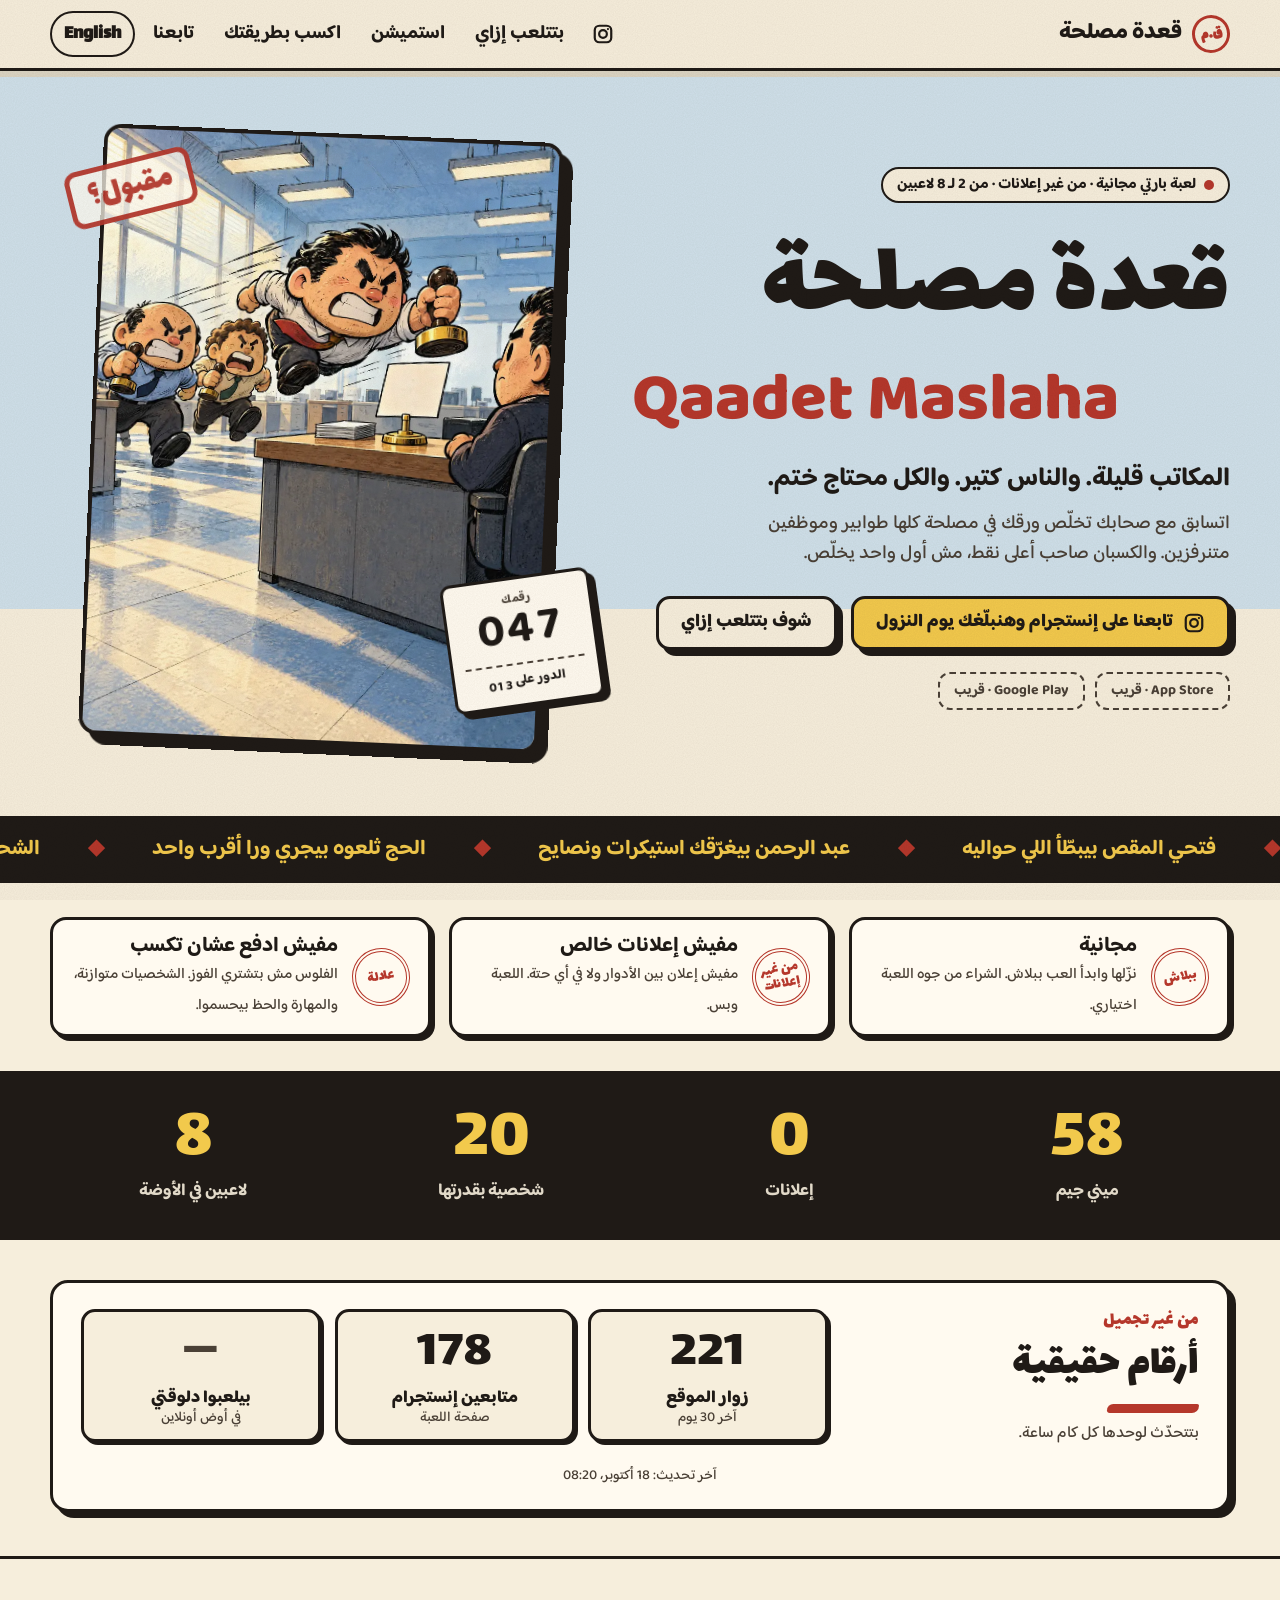
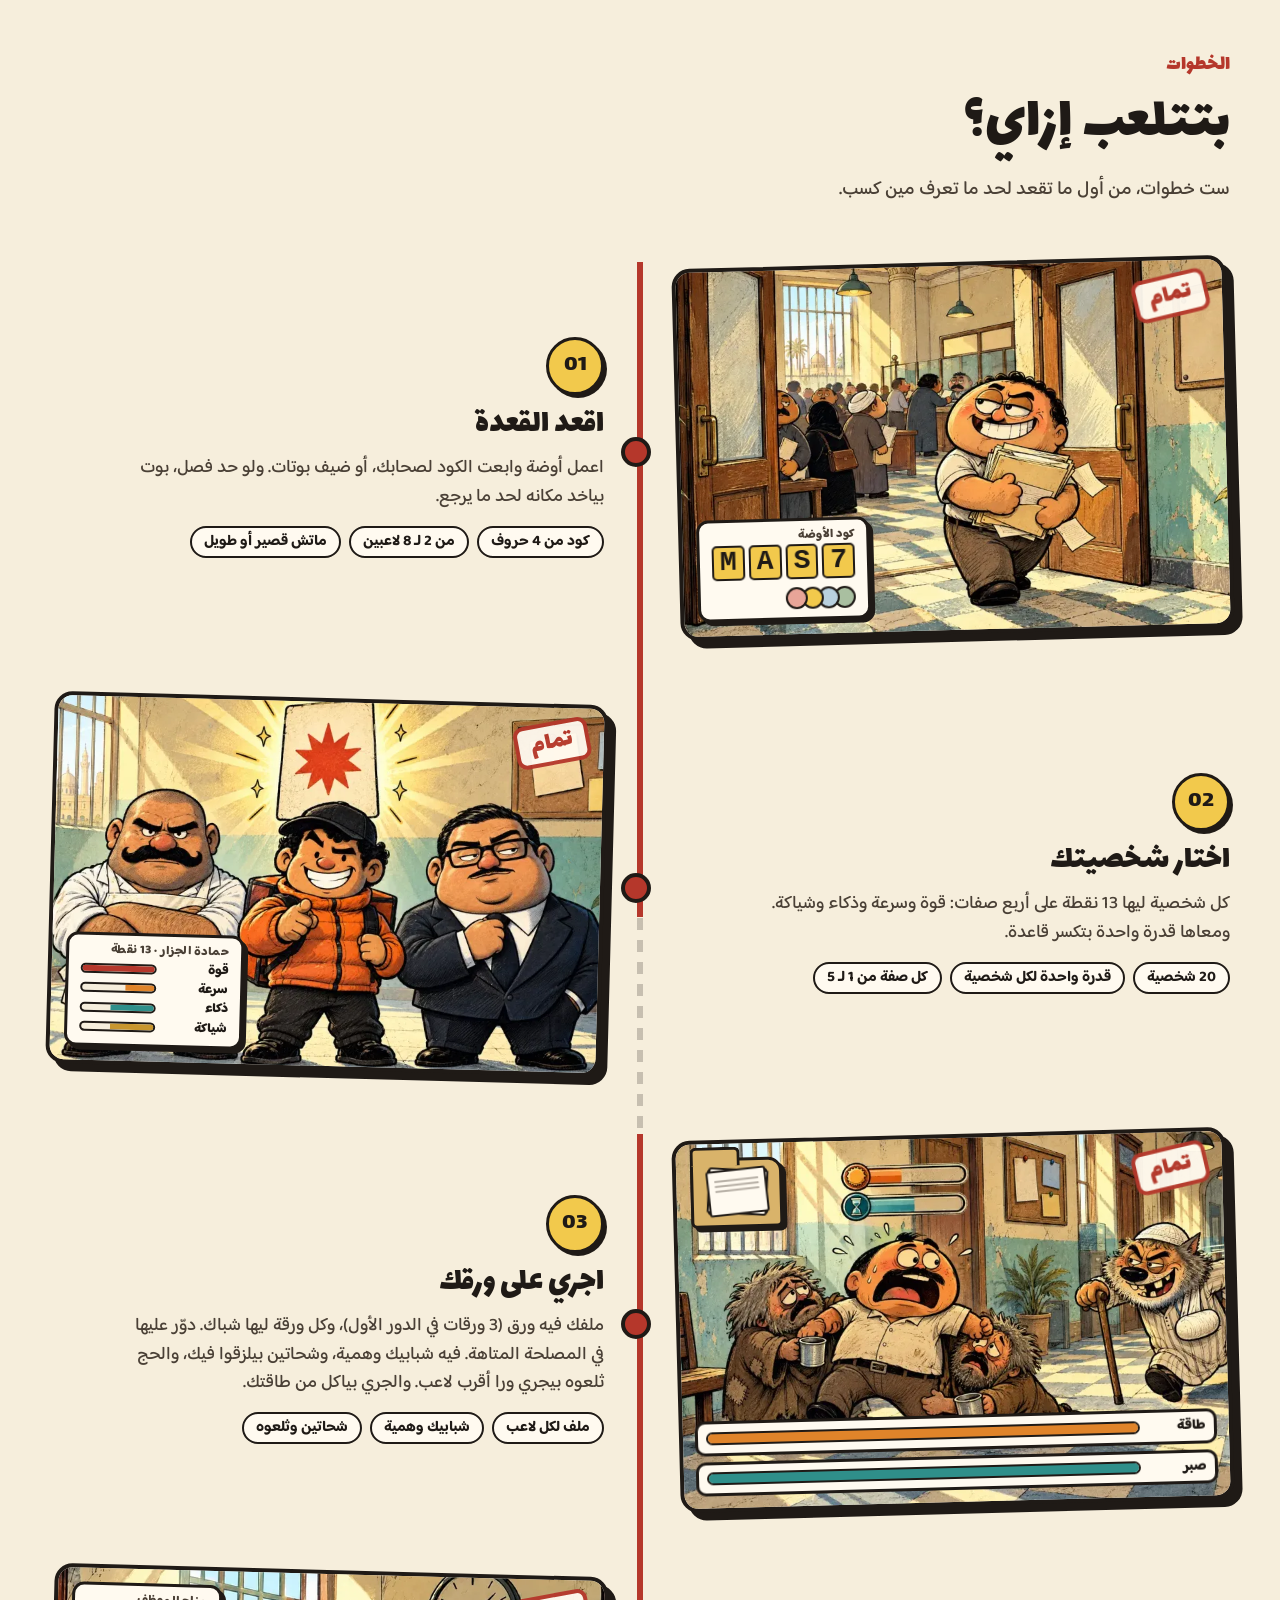
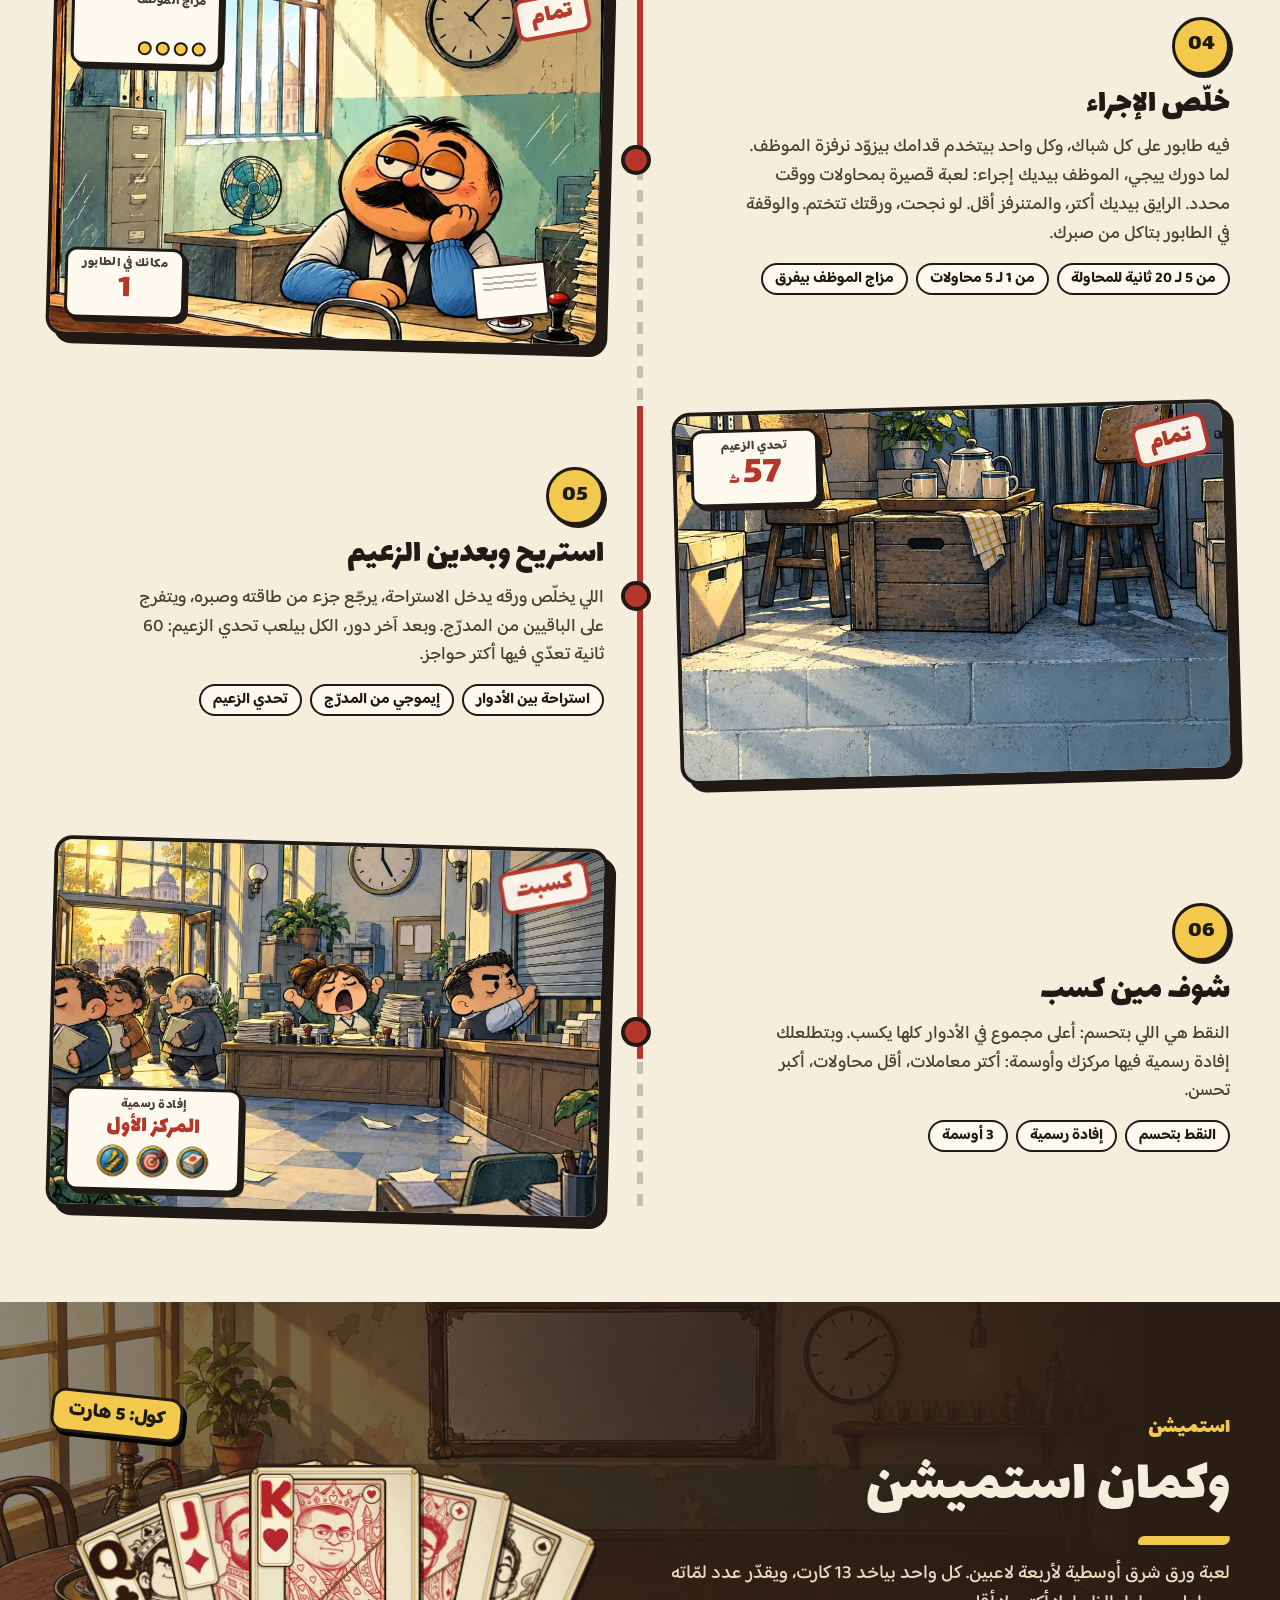
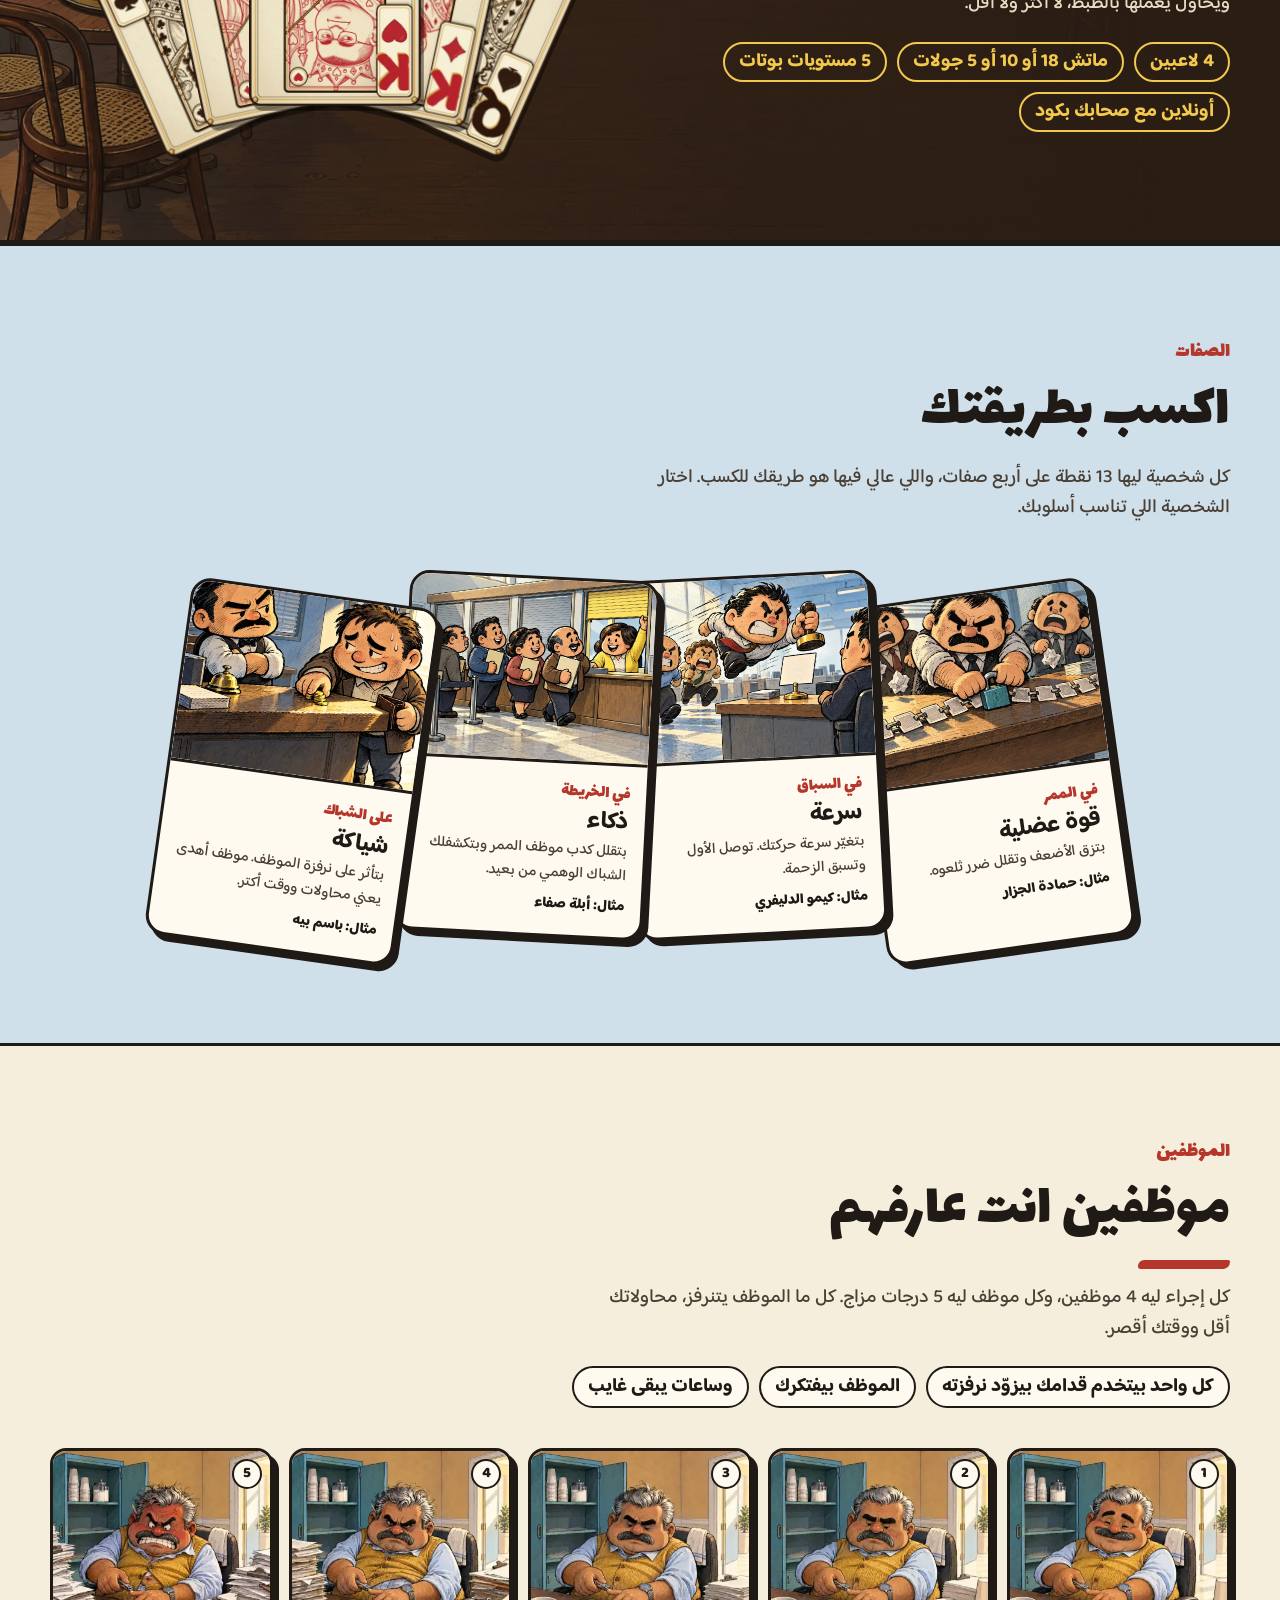
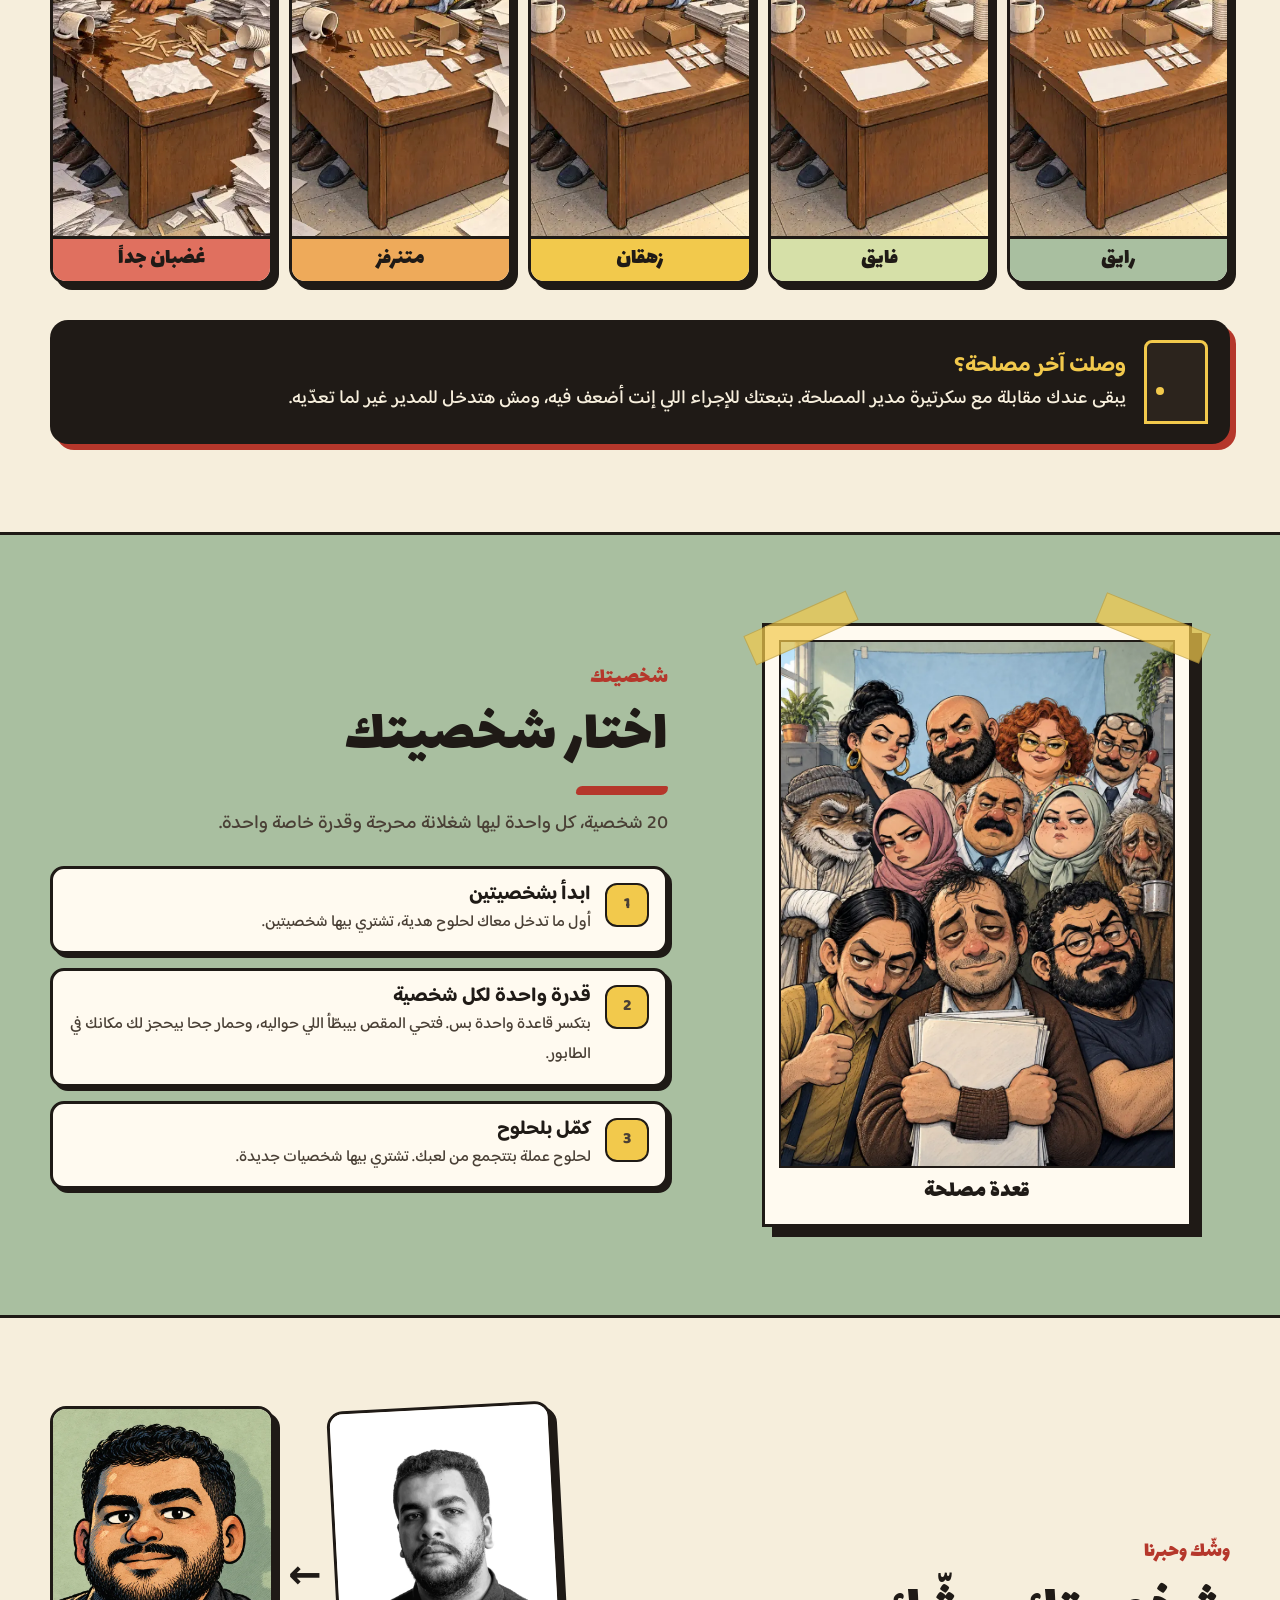
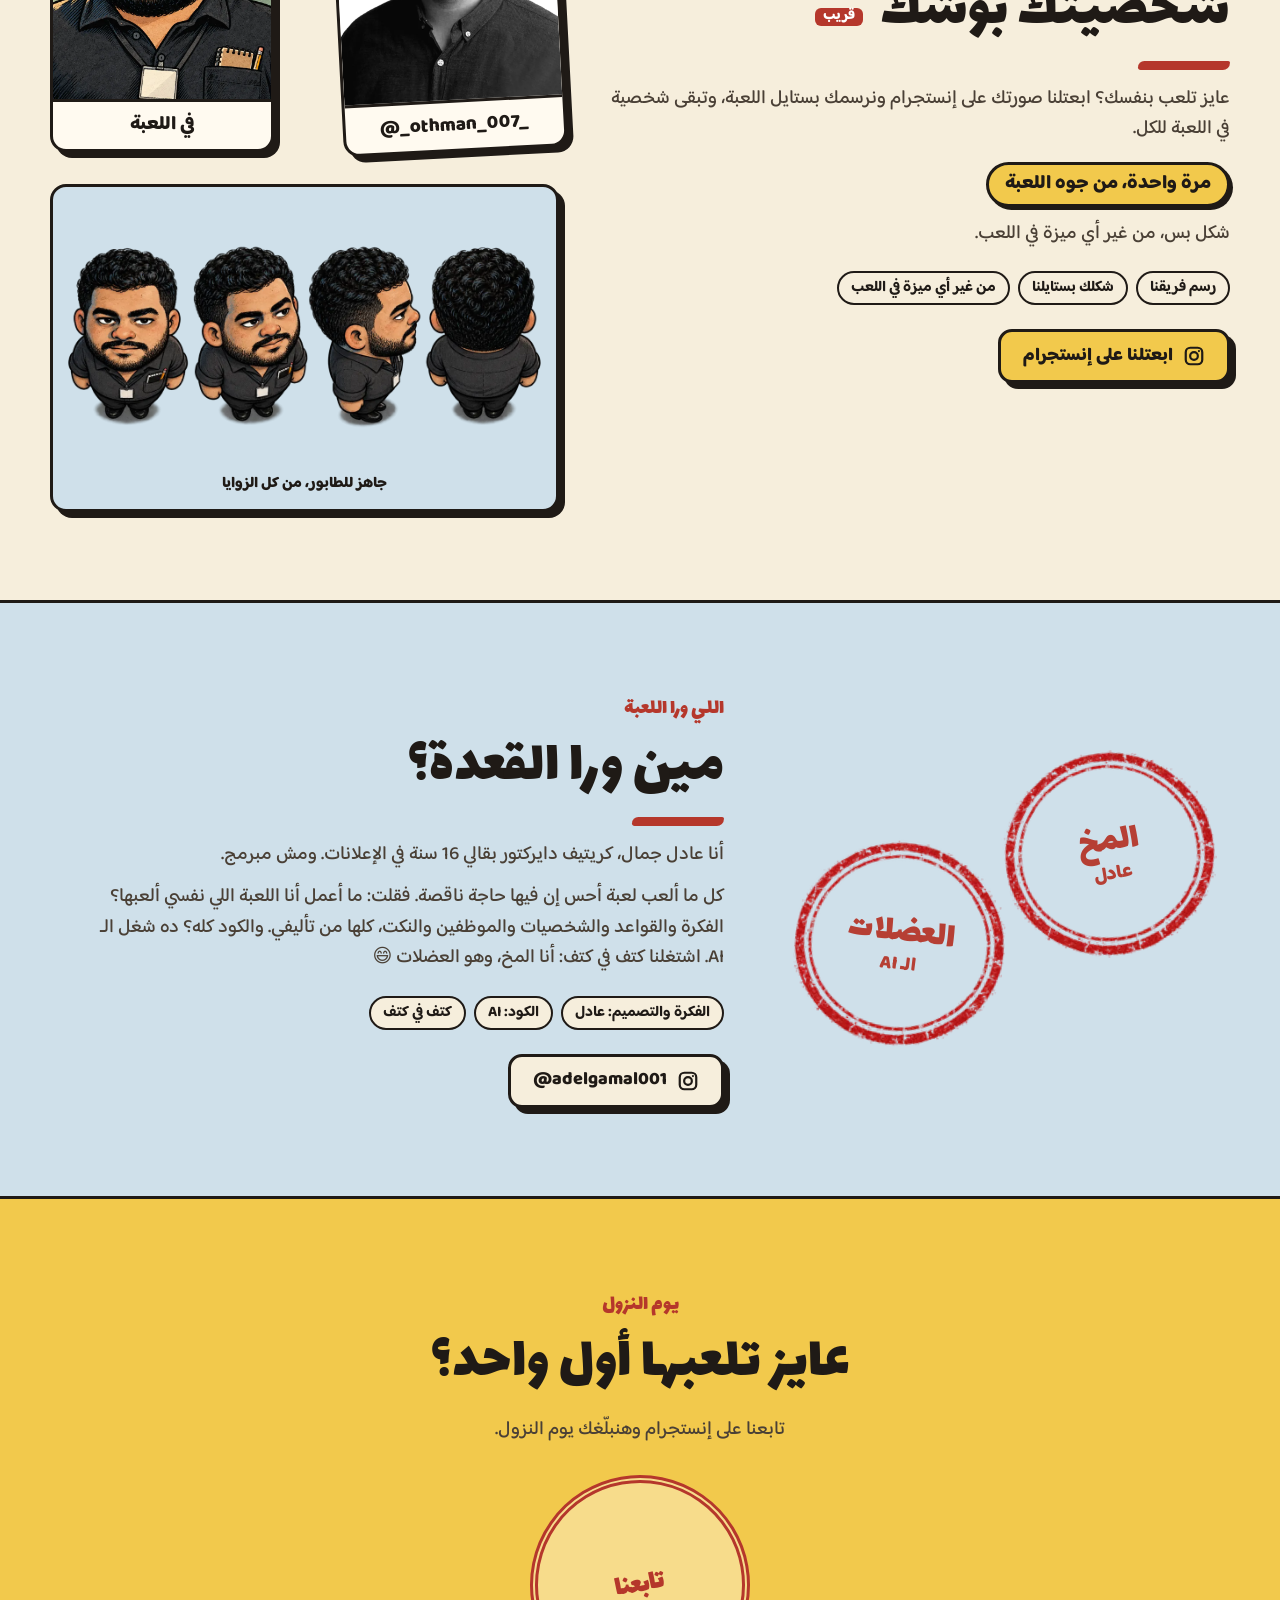
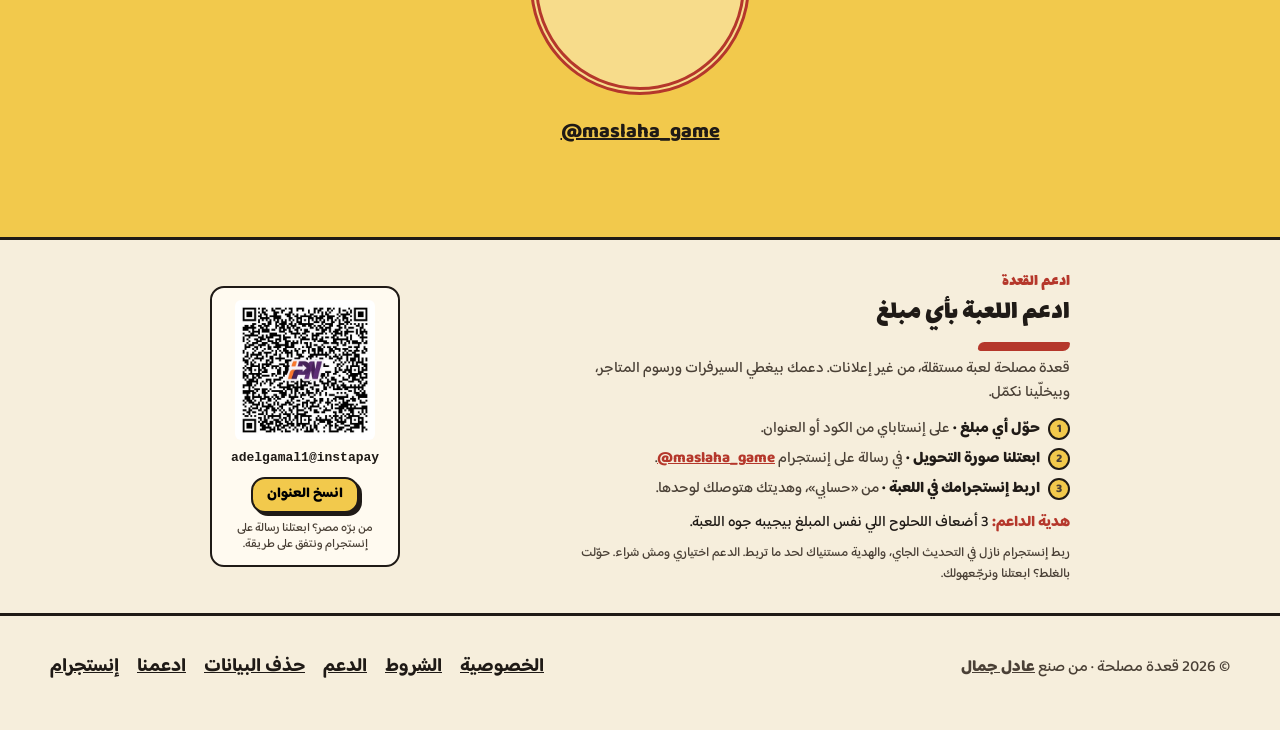
==== commit 1afec4d0: "site: support section small and last (Adel 18/10) Drops the red header pill and the hero chip; the s" ====
--- a/index.html
+++ b/index.html
@@ -15,7 +15,7 @@
 <link rel="preload" href="fonts/lalezar-arabic.woff2" as="font" type="font/woff2" crossorigin>
 <link rel="preload" href="fonts/baloo-latin.woff2" as="font" type="font/woff2" crossorigin>
 <link rel="icon" href="favicon.ico" sizes="any">
-<link rel="stylesheet" href="home.css?v=3c844d4c">
+<link rel="stylesheet" href="home.css?v=1c83efb2">
 <link rel="alternate" hreflang="en" href="en.html">
 <link rel="alternate" hreflang="ar" href="index.html">
 </head>
@@ -23,7 +23,7 @@
 
 <header class="nav"><div class="wrap">
   <a class="logo" href="index.html"><span class="seal" aria-hidden="true">ق.م</span>قعدة مصلحة</a>
-  <nav aria-label="القائمة"><a class="navig" href="https://www.instagram.com/maslaha_game" data-cta="nav" rel="noopener noreferrer" aria-label="إنستجرام"><svg viewBox="0 0 24 24" width="22" height="22" aria-hidden="true" fill="none" stroke="currentColor" stroke-width="2.4"><rect x="3" y="3" width="18" height="18" rx="5"/><circle cx="12" cy="12" r="4.2"/><circle cx="17.4" cy="6.6" r="1.2" fill="currentColor" stroke="none"/></svg></a><a href="#how">بتتلعب إزاي</a><a href="#estimation">استميشن</a><a href="#ways">اكسب بطريقتك</a><a href="#play">تابعنا</a><a class="navsup" href="#support">ادعمنا</a><a class="lang" href="en.html" lang="en" hreflang="en">English</a></nav>
+  <nav aria-label="القائمة"><a class="navig" href="https://www.instagram.com/maslaha_game" data-cta="nav" rel="noopener noreferrer" aria-label="إنستجرام"><svg viewBox="0 0 24 24" width="22" height="22" aria-hidden="true" fill="none" stroke="currentColor" stroke-width="2.4"><rect x="3" y="3" width="18" height="18" rx="5"/><circle cx="12" cy="12" r="4.2"/><circle cx="17.4" cy="6.6" r="1.2" fill="currentColor" stroke="none"/></svg></a><a href="#how">بتتلعب إزاي</a><a href="#estimation">استميشن</a><a href="#ways">اكسب بطريقتك</a><a href="#play">تابعنا</a><a class="lang" href="en.html" lang="en" hreflang="en">English</a></nav>
 </div></header>
 <div class="qprog" aria-hidden="true"><i></i></div>
 
@@ -39,7 +39,6 @@
       <a class="btn ghost" href="#how">شوف بتتلعب إزاي</a>
     </div>
     <div class="stores"><span class="store">App Store · قريب</span><span class="store">Google Play · قريب</span></div>
-    <a class="supchip" href="#support">ادعم القعدة بأي مبلغ · وخد 3 أضعاف اللحلوح</a>
   </div>
   <div class="art">
     <div class="frame"><img src="img/race.webp" width="900" height="1200" alt="تلات لاعيبة بينطّوا على مكتب الموظف وفي إيدهم أختام" fetchpriority="high"></div>
@@ -66,23 +65,6 @@
     <div class="realhead"><p class="kicker">من غير تجميل</p><h2>أرقام حقيقية</h2><p class="sub">بتتحدّث لوحدها كل كام ساعة.</p></div>
     <div class="real3"><div class="rt" data-k="visitors" data-state="wait"><b>—</b><span>زوار الموقع</span><small>آخر 30 يوم</small></div><div class="rt" data-k="ig" data-state="wait"><b>—</b><span>متابعين إنستجرام</span><small>صفحة اللعبة</small></div><div class="rt" data-k="live" data-state="wait"><i class="rdot" aria-hidden="true"></i><b>—</b><span>بيلعبوا دلوقتي</span><small>في أوض أونلاين</small></div></div>
     <p class="upd" hidden></p>
-  </div>
-</div></section>
-
-<section id="support" class="support"><div class="wrap">
-  <div class="reveal">
-    <p class="kicker">ادعم القعدة</p>
-    <h2>ادعم اللعبة بأي مبلغ</h2>
-    <p class="sub">قعدة مصلحة لعبة مستقلة، من غير إعلانات. دعمك بيغطي السيرفرات ورسوم المتاجر، وبيخلّينا نكمّل.</p>
-    <ol class="sup-steps"><li><span class="no">1</span><div><b>حوّل أي مبلغ</b><span>على إنستاباي من الكود أو العنوان.</span></div></li><li><span class="no">2</span><div><b>ابعتلنا صورة التحويل</b><span>في رسالة على إنستجرام <a href="https://www.instagram.com/maslaha_game/" rel="noopener noreferrer" dir="ltr">@maslaha_game</a>.</span></div></li><li><span class="no">3</span><div><b>اربط إنستجرامك في اللعبة</b><span>من «حسابي»، وهديتك هتوصلك لوحدها.</span></div></li></ol>
-    <div class="gift"><b>هدية الداعم</b><span>3 أضعاف اللحلوح اللي نفس المبلغ بيجيبه جوه اللعبة.</span></div>
-    <p class="sup-note">ربط إنستجرام نازل في التحديث الجاي، والهدية مستنياك لحد ما تربط. الدعم اختياري ومش شراء. حوّلت بالغلط؟ ابعتلنا ونرجّعهولك.</p>
-  </div>
-  <div class="qrcard reveal">
-    <img src="img/instapay-qr.webp" width="392" height="392" alt="كود إنستاباي للتحويل لـ adelgamal1@instapay" loading="lazy">
-    <code class="ipa" dir="ltr">adelgamal1@instapay</code>
-    <button class="btn copyipa" type="button" data-copied="اتنسخ ✓">انسخ العنوان</button>
-    <small>من برّه مصر؟ ابعتلنا رسالة على إنستجرام ونتفق على طريقة.</small>
   </div>
 </div></section>
 
@@ -224,11 +206,28 @@
   <a class="bigstamp" href="https://www.instagram.com/maslaha_game" data-cta="play" rel="noopener noreferrer">تابعنا</a>
   <a class="handle" href="https://www.instagram.com/maslaha_game" data-cta="play" rel="noopener noreferrer" dir="ltr">@maslaha_game</a>
 </div></section>
+
+<section id="support" class="support"><div class="wrap">
+  <div class="reveal">
+    <p class="kicker">ادعم القعدة</p>
+    <h2>ادعم اللعبة بأي مبلغ</h2>
+    <p class="sub">قعدة مصلحة لعبة مستقلة، من غير إعلانات. دعمك بيغطي السيرفرات ورسوم المتاجر، وبيخلّينا نكمّل.</p>
+    <ol class="sup-steps"><li><span class="no">1</span><div><b>حوّل أي مبلغ</b><span>على إنستاباي من الكود أو العنوان.</span></div></li><li><span class="no">2</span><div><b>ابعتلنا صورة التحويل</b><span>في رسالة على إنستجرام <a href="https://www.instagram.com/maslaha_game/" rel="noopener noreferrer" dir="ltr">@maslaha_game</a>.</span></div></li><li><span class="no">3</span><div><b>اربط إنستجرامك في اللعبة</b><span>من «حسابي»، وهديتك هتوصلك لوحدها.</span></div></li></ol>
+    <div class="gift"><b>هدية الداعم</b><span>3 أضعاف اللحلوح اللي نفس المبلغ بيجيبه جوه اللعبة.</span></div>
+    <p class="sup-note">ربط إنستجرام نازل في التحديث الجاي، والهدية مستنياك لحد ما تربط. الدعم اختياري ومش شراء. حوّلت بالغلط؟ ابعتلنا ونرجّعهولك.</p>
+  </div>
+  <div class="qrcard reveal">
+    <img src="img/instapay-qr.webp" width="392" height="392" alt="كود إنستاباي للتحويل لـ adelgamal1@instapay" loading="lazy">
+    <code class="ipa" dir="ltr">adelgamal1@instapay</code>
+    <button class="btn copyipa" type="button" data-copied="اتنسخ ✓">انسخ العنوان</button>
+    <small>من برّه مصر؟ ابعتلنا رسالة على إنستجرام ونتفق على طريقة.</small>
+  </div>
+</div></section>
 </main>
 
 <footer><div class="wrap">
   <small>© 2026 قعدة مصلحة · من صنع <a href="https://www.instagram.com/adelgamal001" rel="noopener noreferrer">عادل جمال</a></small>
-  <nav aria-label="معلومات اللعبة"><a href="privacy.html">الخصوصية</a><a href="terms.html">الشروط</a><a href="support.html">الدعم</a><a href="account-deletion.html">حذف البيانات</a><a href="https://www.instagram.com/maslaha_game" data-cta="footer" rel="noopener noreferrer">إنستجرام</a></nav>
+  <nav aria-label="معلومات اللعبة"><a href="privacy.html">الخصوصية</a><a href="terms.html">الشروط</a><a href="support.html">الدعم</a><a href="account-deletion.html">حذف البيانات</a><a href="#support">ادعمنا</a><a href="https://www.instagram.com/maslaha_game" data-cta="footer" rel="noopener noreferrer">إنستجرام</a></nav>
 </div></footer>
 
 <script src="home.js?v=741dba42" defer></script>
--- a/home.css
+++ b/home.css
@@ -41,7 +41,7 @@
 .nav nav a:hover{background:var(--paper-2)}
 .lang{border:2.5px solid var(--ink);font-family:Lalezar}
 .nav nav a.navig{display:inline-grid;place-items:center;width:42px;height:42px;padding:0;border-radius:50%}
-@media (max-width:720px){.nav nav a:not(.lang):not(.navig):not(.navsup){display:none}}
+@media (max-width:720px){.nav nav a:not(.lang):not(.navig){display:none}}
 .qprog{position:sticky;top:68px;z-index:39;height:6px;background:color-mix(in srgb,var(--ink) 12%,transparent)}
 .qprog i{display:block;height:100%;background:repeating-linear-gradient(90deg,var(--stamp) 0 14px,var(--butter) 14px 28px);transform:scaleX(0);transform-origin:left;transition:transform .1s linear}
 [dir=rtl] .qprog i{transform-origin:right}
@@ -439,30 +439,26 @@
   .board .track{transform:none}
 }
 
-/* support (InstaPay) */
-.nav nav a.navsup{background:var(--stamp);color:var(--cream)}
-.nav nav a.navsup:hover{background:var(--ink)}
-.supchip{display:inline-block;margin-top:14px;background:var(--cream);border:2.5px dashed var(--stamp);color:var(--stamp);border-radius:999px;padding:4px 14px;font-weight:800;font-size:15px;text-decoration:none}
-.supchip:hover{background:var(--paper-2)}
-.support{padding-block:56px;background:var(--sky);border-bottom:3px solid var(--ink)}
-.support .wrap{display:grid;grid-template-columns:minmax(0,1.2fr) minmax(0,.8fr);gap:40px;align-items:center}
-.support h2{margin:2px 0 10px}
-.sup-steps{list-style:none;margin:22px 0 0;padding:0;display:grid;gap:12px}
-.sup-steps li{display:flex;gap:12px;align-items:flex-start}
-.sup-steps .no{flex:0 0 auto;width:36px;height:36px;border-radius:50%;border:3px solid var(--ink);background:var(--butter);display:grid;place-items:center;font-family:Lalezar;font-size:18px}
-.sup-steps b{display:block;font-weight:800;font-size:18px}
+/* support (InstaPay): small and last on the page, Adel 18/10 */
+.support{padding-block:28px;background:var(--paper);border-bottom:3px solid var(--ink);scroll-margin-top:72px}
+.support .wrap{display:grid;grid-template-columns:minmax(0,1fr) auto;gap:16px 28px;align-items:center;max-width:860px}
+.support .kicker{font-size:17px}
+.support h2{font-size:clamp(22px,2.6vw,28px);margin:0 0 6px}
+.support .sub{font-size:15px}
+.sup-steps{list-style:none;margin:12px 0 0;padding:0;display:grid;gap:6px;font-size:15px}
+.sup-steps li{display:flex;gap:8px;align-items:baseline}
+.sup-steps .no{flex:0 0 auto;width:22px;height:22px;border-radius:50%;border:2px solid var(--ink);background:var(--butter);display:inline-grid;place-items:center;font-size:12px;font-weight:800}
+.sup-steps b{font-weight:800}
+.sup-steps b::after{content:' · '}
 .sup-steps span{color:var(--ink-soft)}
 .sup-steps a{color:var(--stamp);font-weight:800}
-.gift{display:inline-flex;flex-wrap:wrap;gap:6px 10px;align-items:center;margin-top:22px;background:var(--butter);border:3px solid var(--ink);border-radius:14px;padding:8px 16px;box-shadow:3px 3px 0 var(--ink);font-size:17px}
-.gift b{font-family:Lalezar;font-weight:400;color:var(--stamp);font-size:20px}
-.sup-note{margin:14px 0 0;color:var(--ink-soft);font-size:14px;max-width:58ch}
-.qrcard{display:grid;justify-items:center;gap:12px;background:var(--cream);border:3px solid var(--ink);border-radius:var(--r);box-shadow:var(--shadow);padding:22px;text-align:center;transform:rotate(-1.5deg)}
-.qrcard img{width:100%;max-width:240px;height:auto;border-radius:8px}
-.ipa{font-family:ui-monospace,Menlo,Consolas,monospace;font-size:17px;font-weight:700;background:var(--paper);border:2px solid var(--ink);border-radius:10px;padding:4px 10px;user-select:all;word-break:break-all}
-.copyipa{font-family:inherit;min-height:46px;font-size:16px;padding:6px 18px;cursor:pointer}
-.qrcard small{color:var(--ink-soft);font-size:14px;line-height:1.4}
-@media (max-width:820px){.support .wrap{grid-template-columns:1fr}.qrcard{transform:none;max-width:360px;margin-inline:auto;width:100%}}
-.support{scroll-margin-top:72px}
-.logo{white-space:nowrap}
-@media (max-width:440px){.logo{font-size:18px;gap:6px}.logo .seal{width:32px;height:32px;font-size:13px}.nav nav{gap:4px}.nav nav a.navsup{padding:5px 10px;font-size:14px;white-space:nowrap}.nav nav a.lang{padding:5px 9px;font-size:14px}}
-@media (max-width:400px){.logo{font-size:0;gap:0}}
+.gift{margin-top:10px;font-size:15px}
+.gift b{color:var(--stamp);font-weight:800}
+.gift b::after{content:': '}
+.sup-note{margin:8px 0 0;color:var(--ink-soft);font-size:13px;max-width:62ch}
+.qrcard{display:grid;justify-items:center;gap:8px;background:var(--cream);border:2px solid var(--ink);border-radius:14px;padding:12px;text-align:center;width:190px}
+.qrcard img{width:140px;height:auto;border-radius:6px}
+.ipa{font-family:ui-monospace,Menlo,Consolas,monospace;font-size:13px;font-weight:700;user-select:all;word-break:break-all}
+.copyipa{font-family:inherit;min-height:36px;font-size:14px;padding:4px 14px;border-width:2px;box-shadow:3px 3px 0 var(--ink);cursor:pointer}
+.qrcard small{color:var(--ink-soft);font-size:12px;line-height:1.35}
+@media (max-width:640px){.support .wrap{grid-template-columns:1fr}.qrcard{margin-inline:auto}}
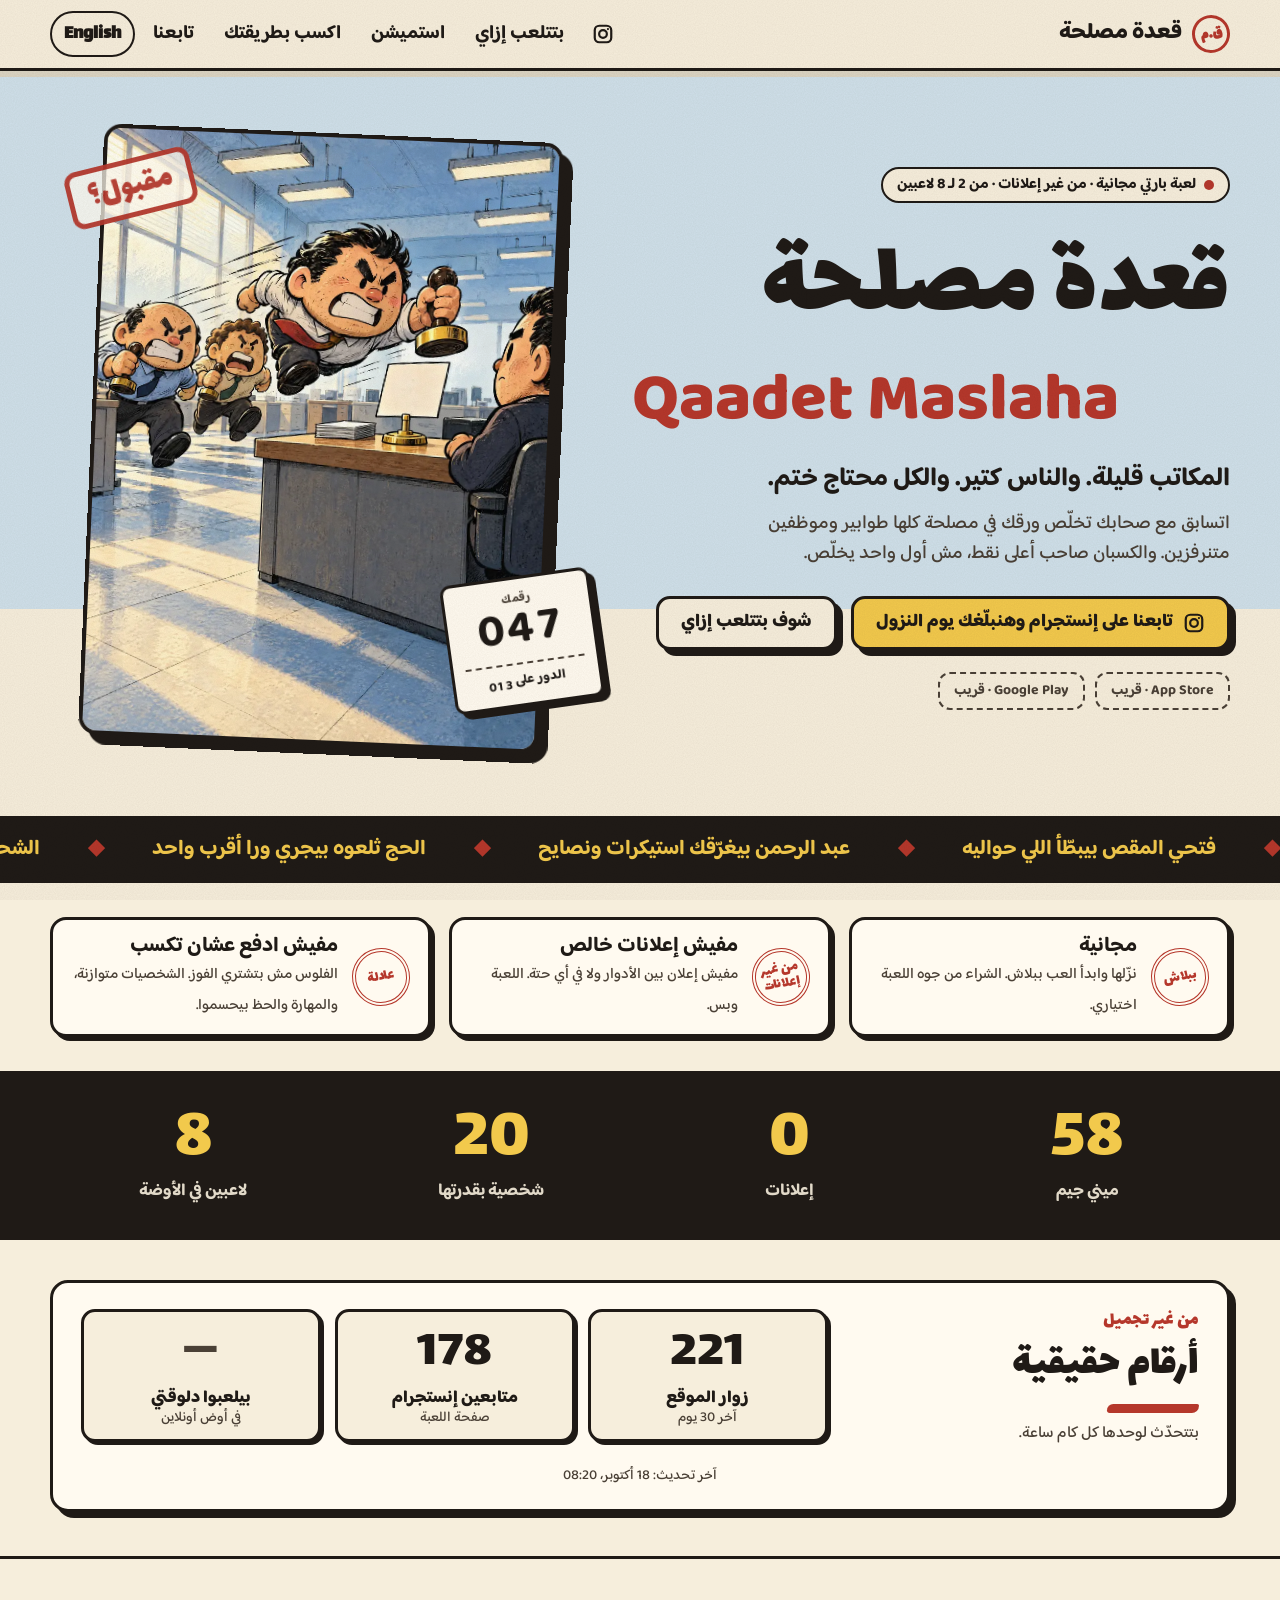
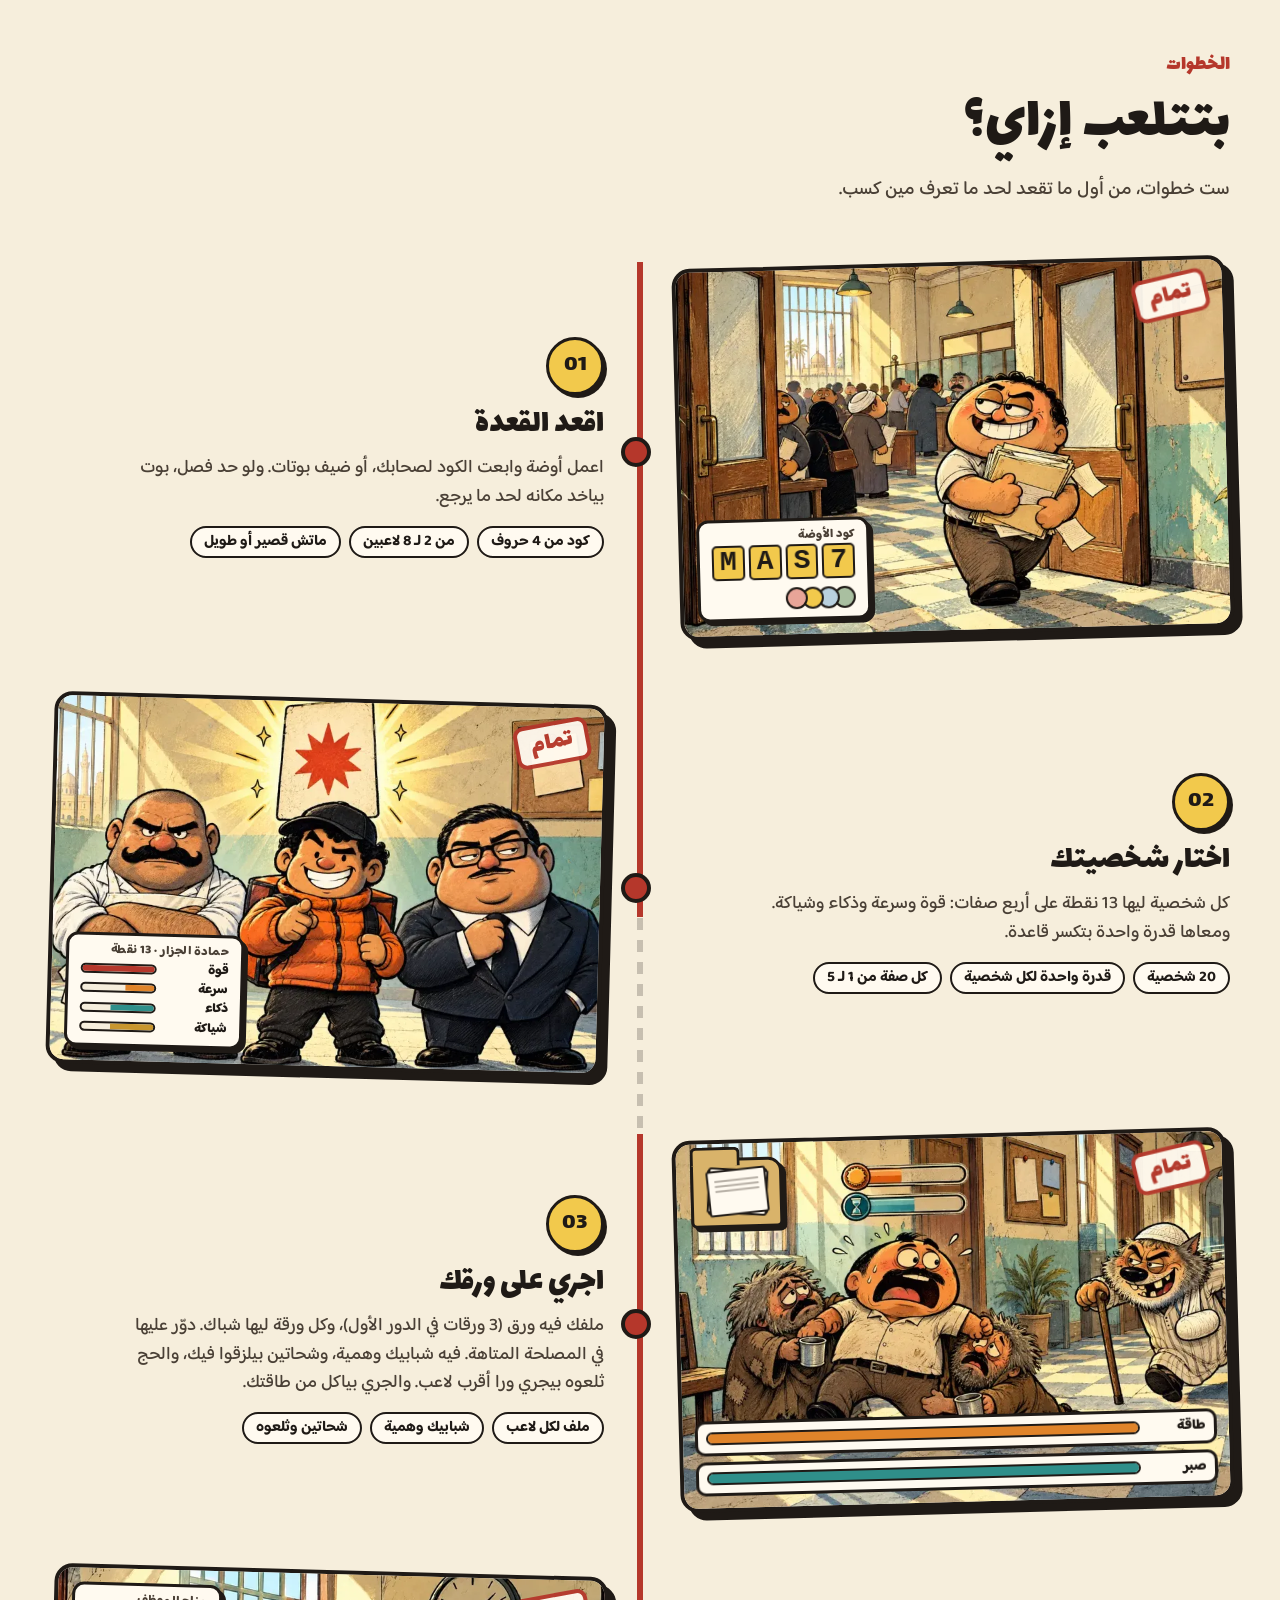
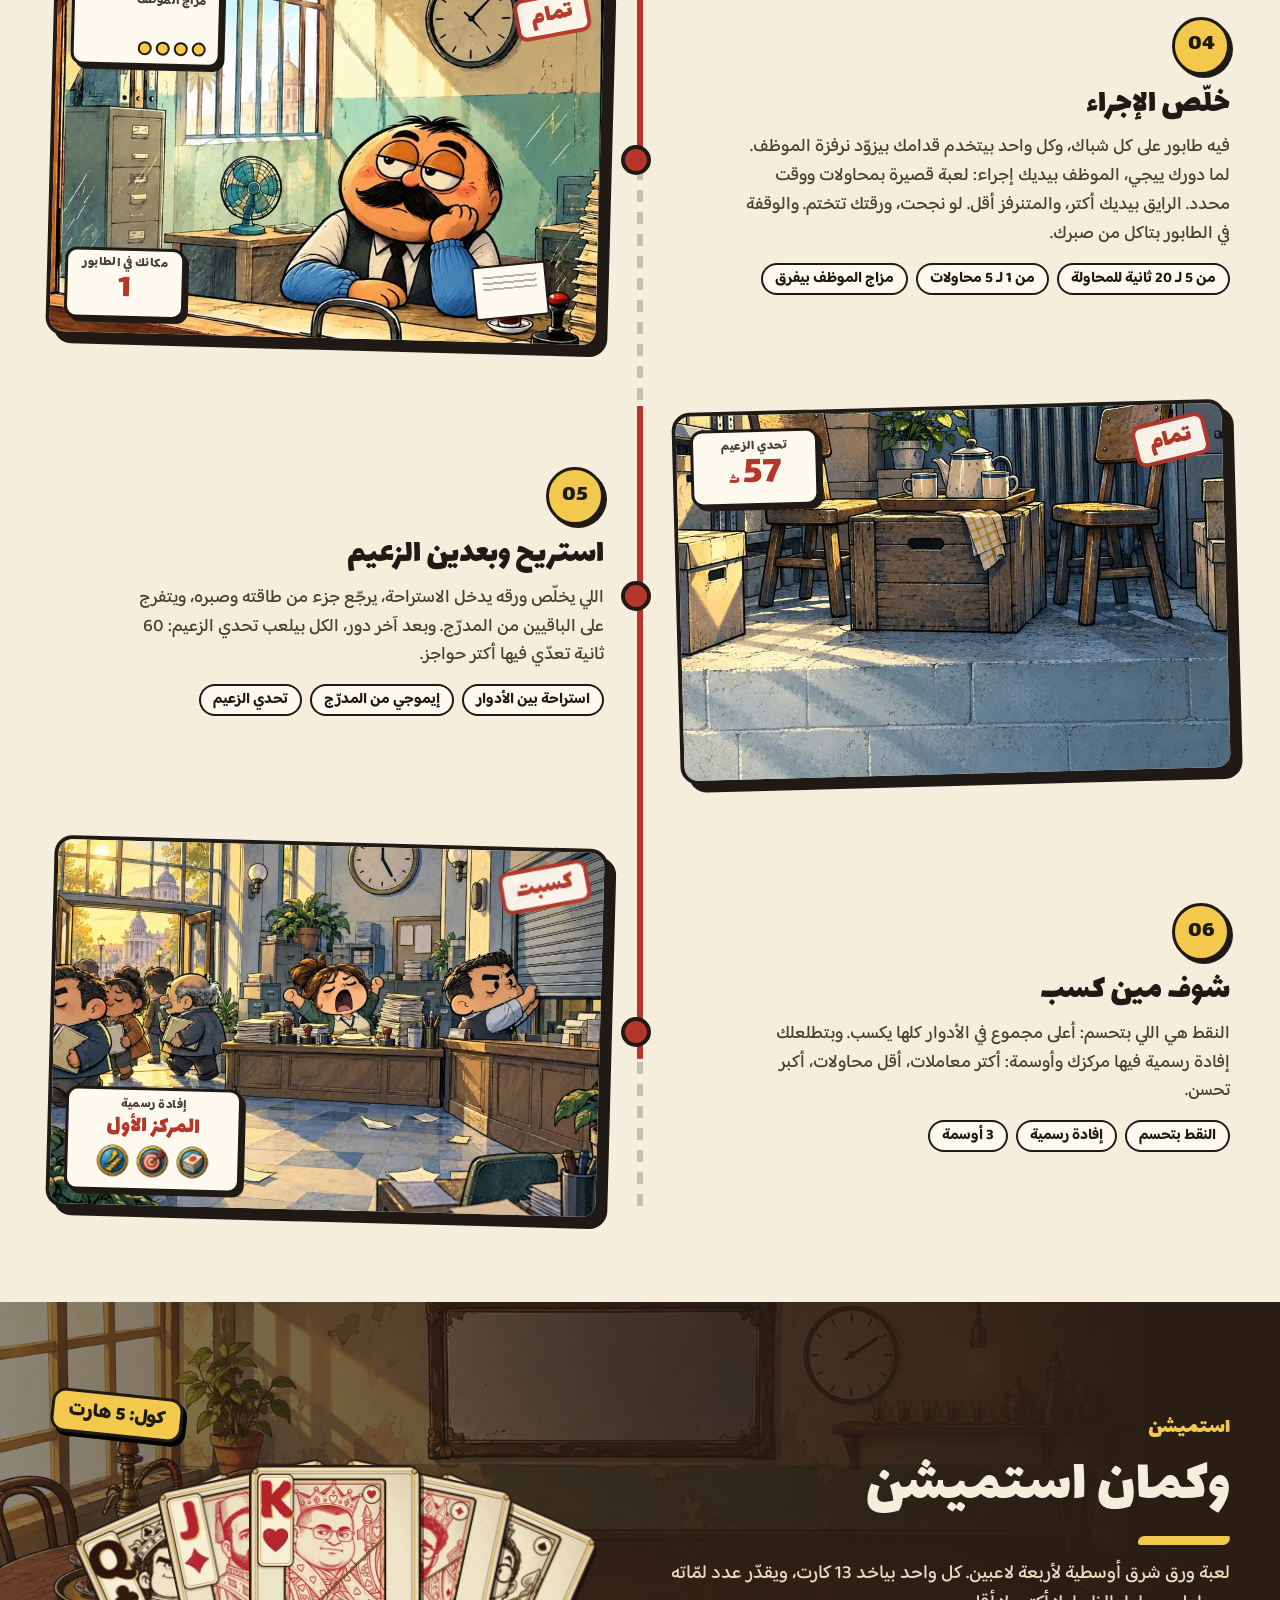
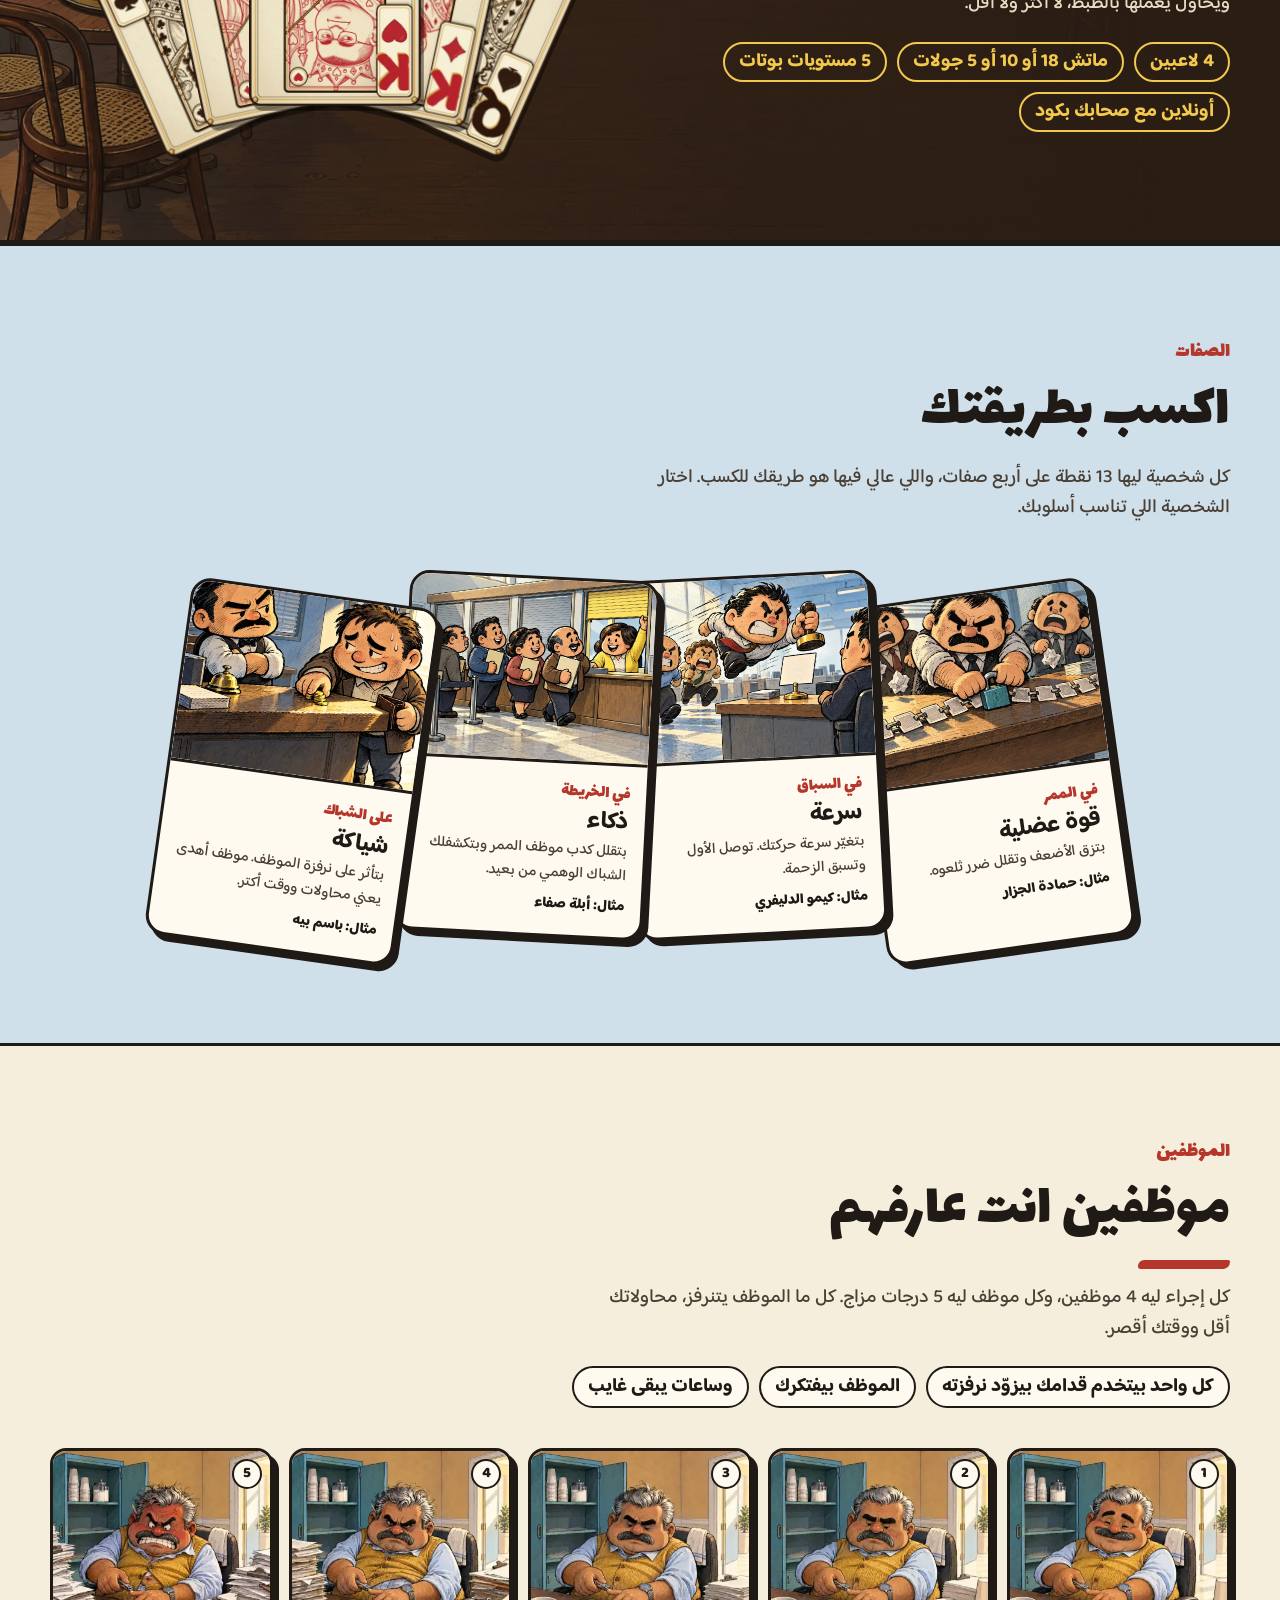
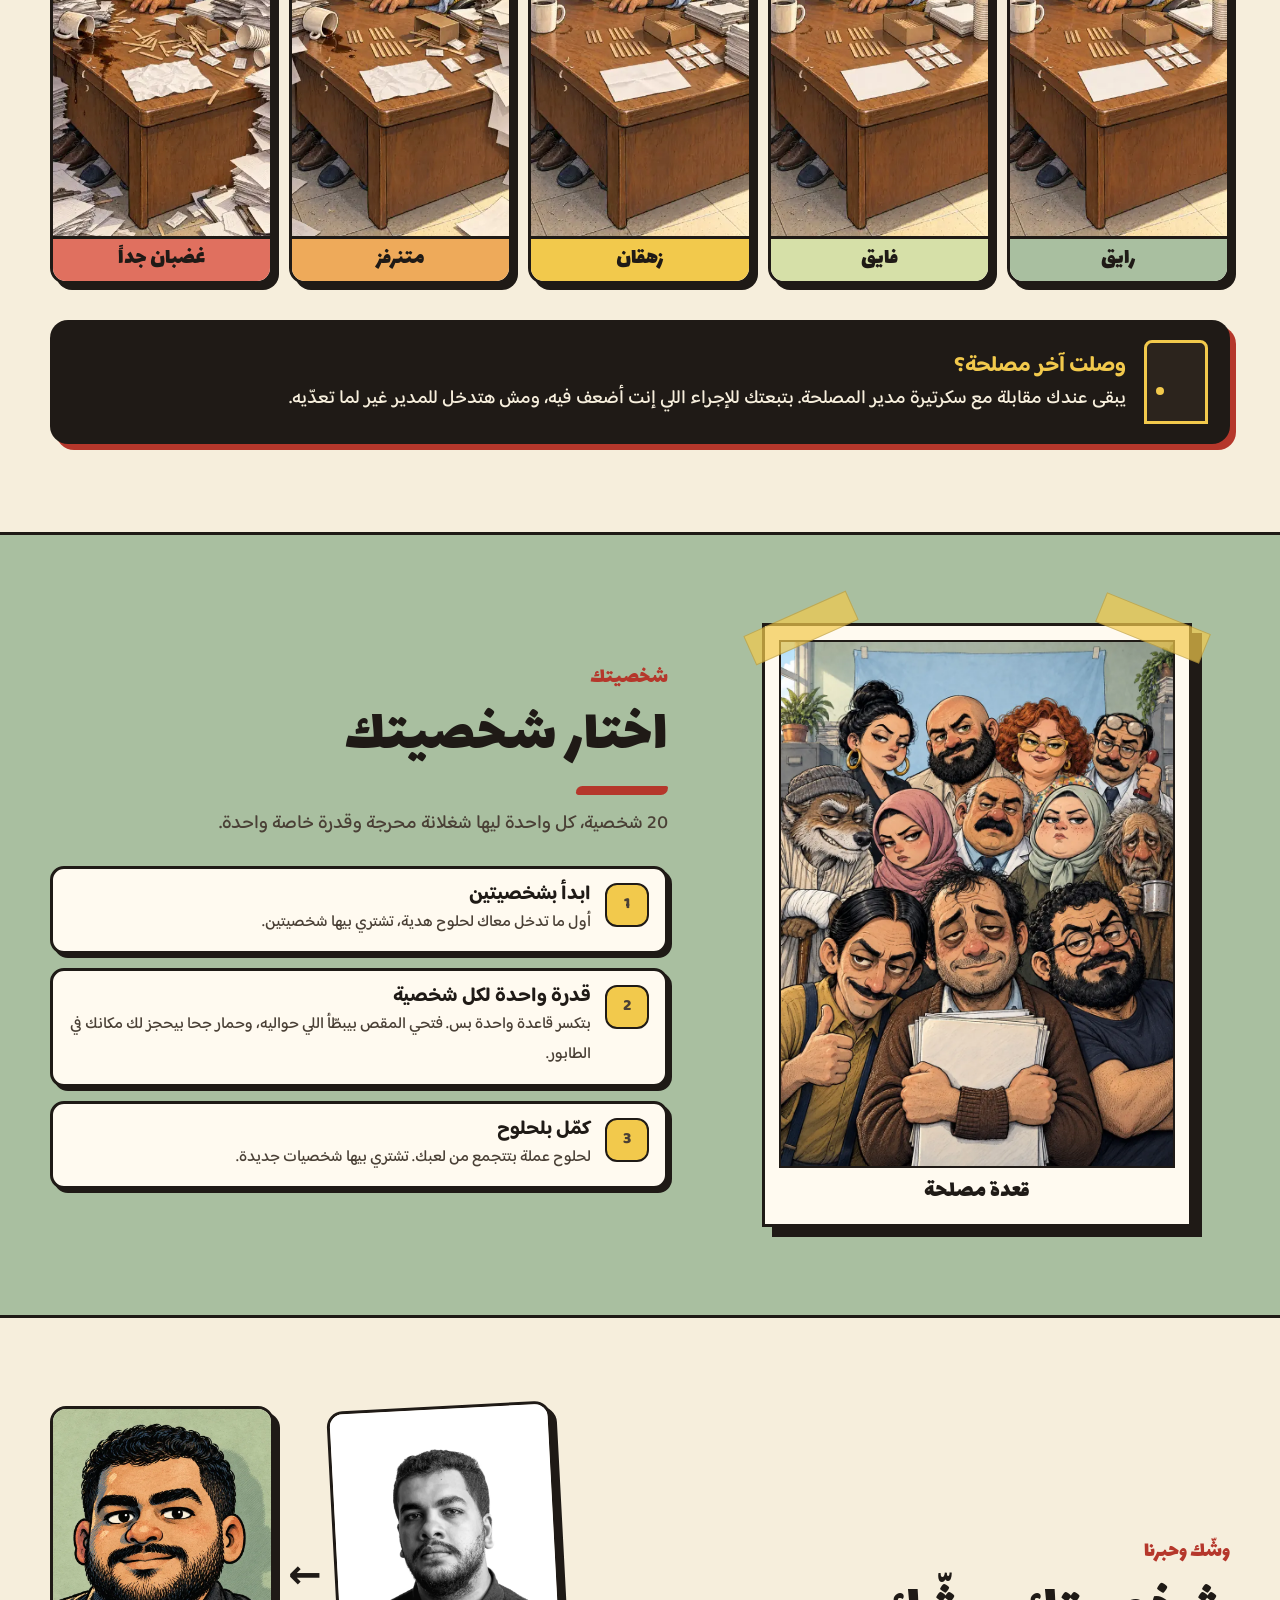
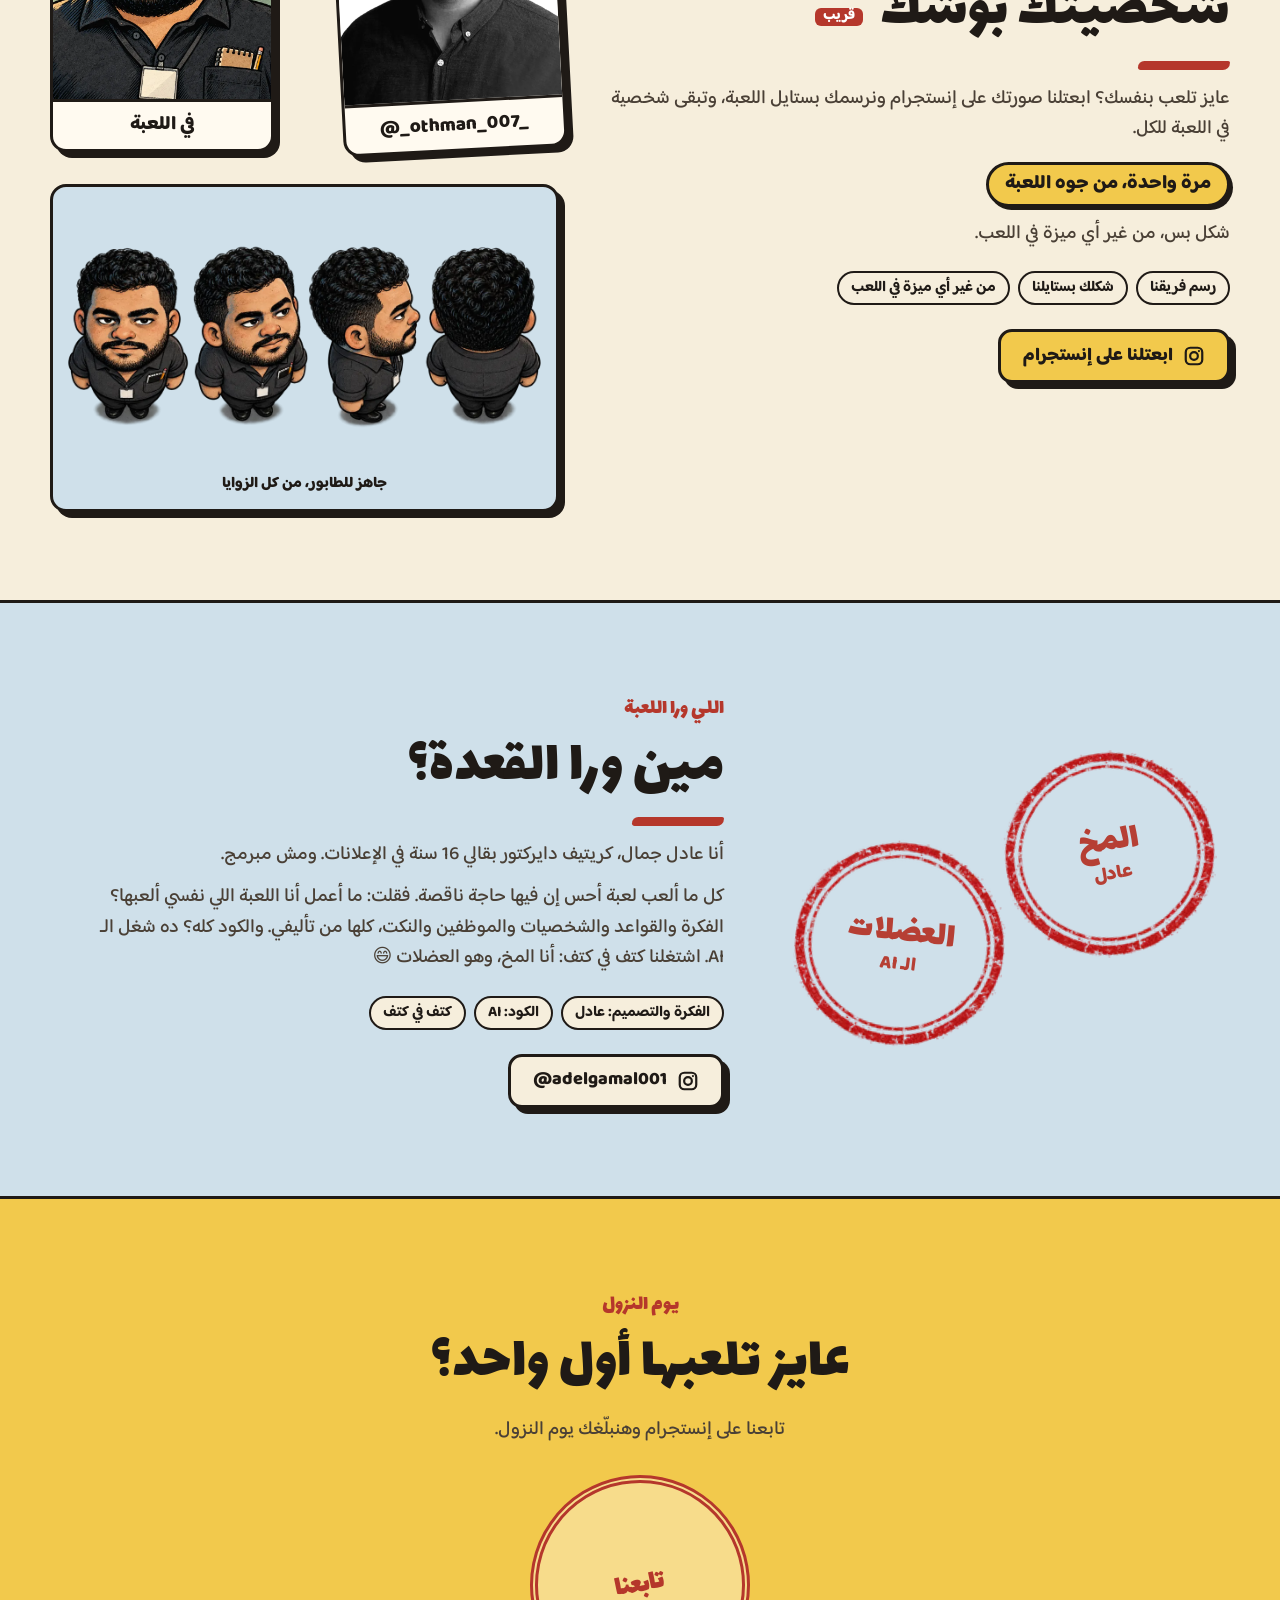
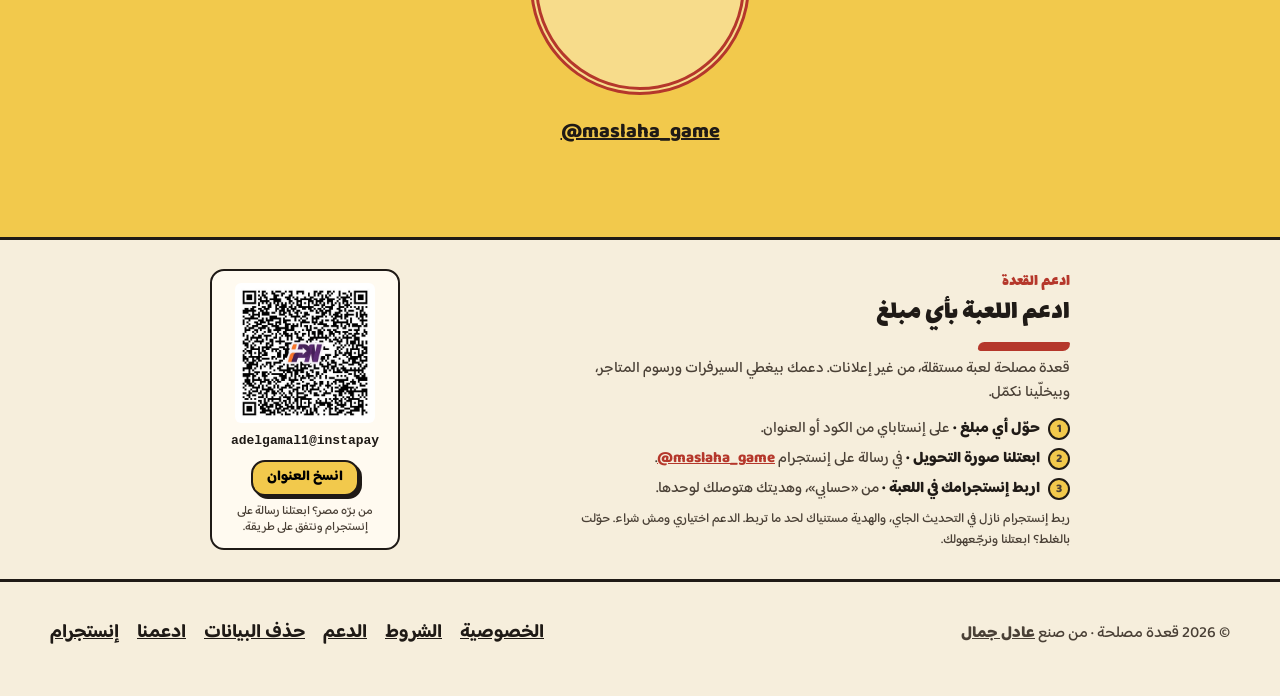
==== commit 0fff9f0d: "site: drop the supporter-gift line from the support section (Adel 18/10) Co-Authored-By: Claude Opus" ====
--- a/index.html
+++ b/index.html
@@ -15,7 +15,7 @@
 <link rel="preload" href="fonts/lalezar-arabic.woff2" as="font" type="font/woff2" crossorigin>
 <link rel="preload" href="fonts/baloo-latin.woff2" as="font" type="font/woff2" crossorigin>
 <link rel="icon" href="favicon.ico" sizes="any">
-<link rel="stylesheet" href="home.css?v=1c83efb2">
+<link rel="stylesheet" href="home.css?v=ef578df7">
 <link rel="alternate" hreflang="en" href="en.html">
 <link rel="alternate" hreflang="ar" href="index.html">
 </head>
@@ -213,7 +213,6 @@
     <h2>ادعم اللعبة بأي مبلغ</h2>
     <p class="sub">قعدة مصلحة لعبة مستقلة، من غير إعلانات. دعمك بيغطي السيرفرات ورسوم المتاجر، وبيخلّينا نكمّل.</p>
     <ol class="sup-steps"><li><span class="no">1</span><div><b>حوّل أي مبلغ</b><span>على إنستاباي من الكود أو العنوان.</span></div></li><li><span class="no">2</span><div><b>ابعتلنا صورة التحويل</b><span>في رسالة على إنستجرام <a href="https://www.instagram.com/maslaha_game/" rel="noopener noreferrer" dir="ltr">@maslaha_game</a>.</span></div></li><li><span class="no">3</span><div><b>اربط إنستجرامك في اللعبة</b><span>من «حسابي»، وهديتك هتوصلك لوحدها.</span></div></li></ol>
-    <div class="gift"><b>هدية الداعم</b><span>3 أضعاف اللحلوح اللي نفس المبلغ بيجيبه جوه اللعبة.</span></div>
     <p class="sup-note">ربط إنستجرام نازل في التحديث الجاي، والهدية مستنياك لحد ما تربط. الدعم اختياري ومش شراء. حوّلت بالغلط؟ ابعتلنا ونرجّعهولك.</p>
   </div>
   <div class="qrcard reveal">
--- a/home.css
+++ b/home.css
@@ -452,9 +452,6 @@
 .sup-steps b::after{content:' · '}
 .sup-steps span{color:var(--ink-soft)}
 .sup-steps a{color:var(--stamp);font-weight:800}
-.gift{margin-top:10px;font-size:15px}
-.gift b{color:var(--stamp);font-weight:800}
-.gift b::after{content:': '}
 .sup-note{margin:8px 0 0;color:var(--ink-soft);font-size:13px;max-width:62ch}
 .qrcard{display:grid;justify-items:center;gap:8px;background:var(--cream);border:2px solid var(--ink);border-radius:14px;padding:12px;text-align:center;width:190px}
 .qrcard img{width:140px;height:auto;border-radius:6px}
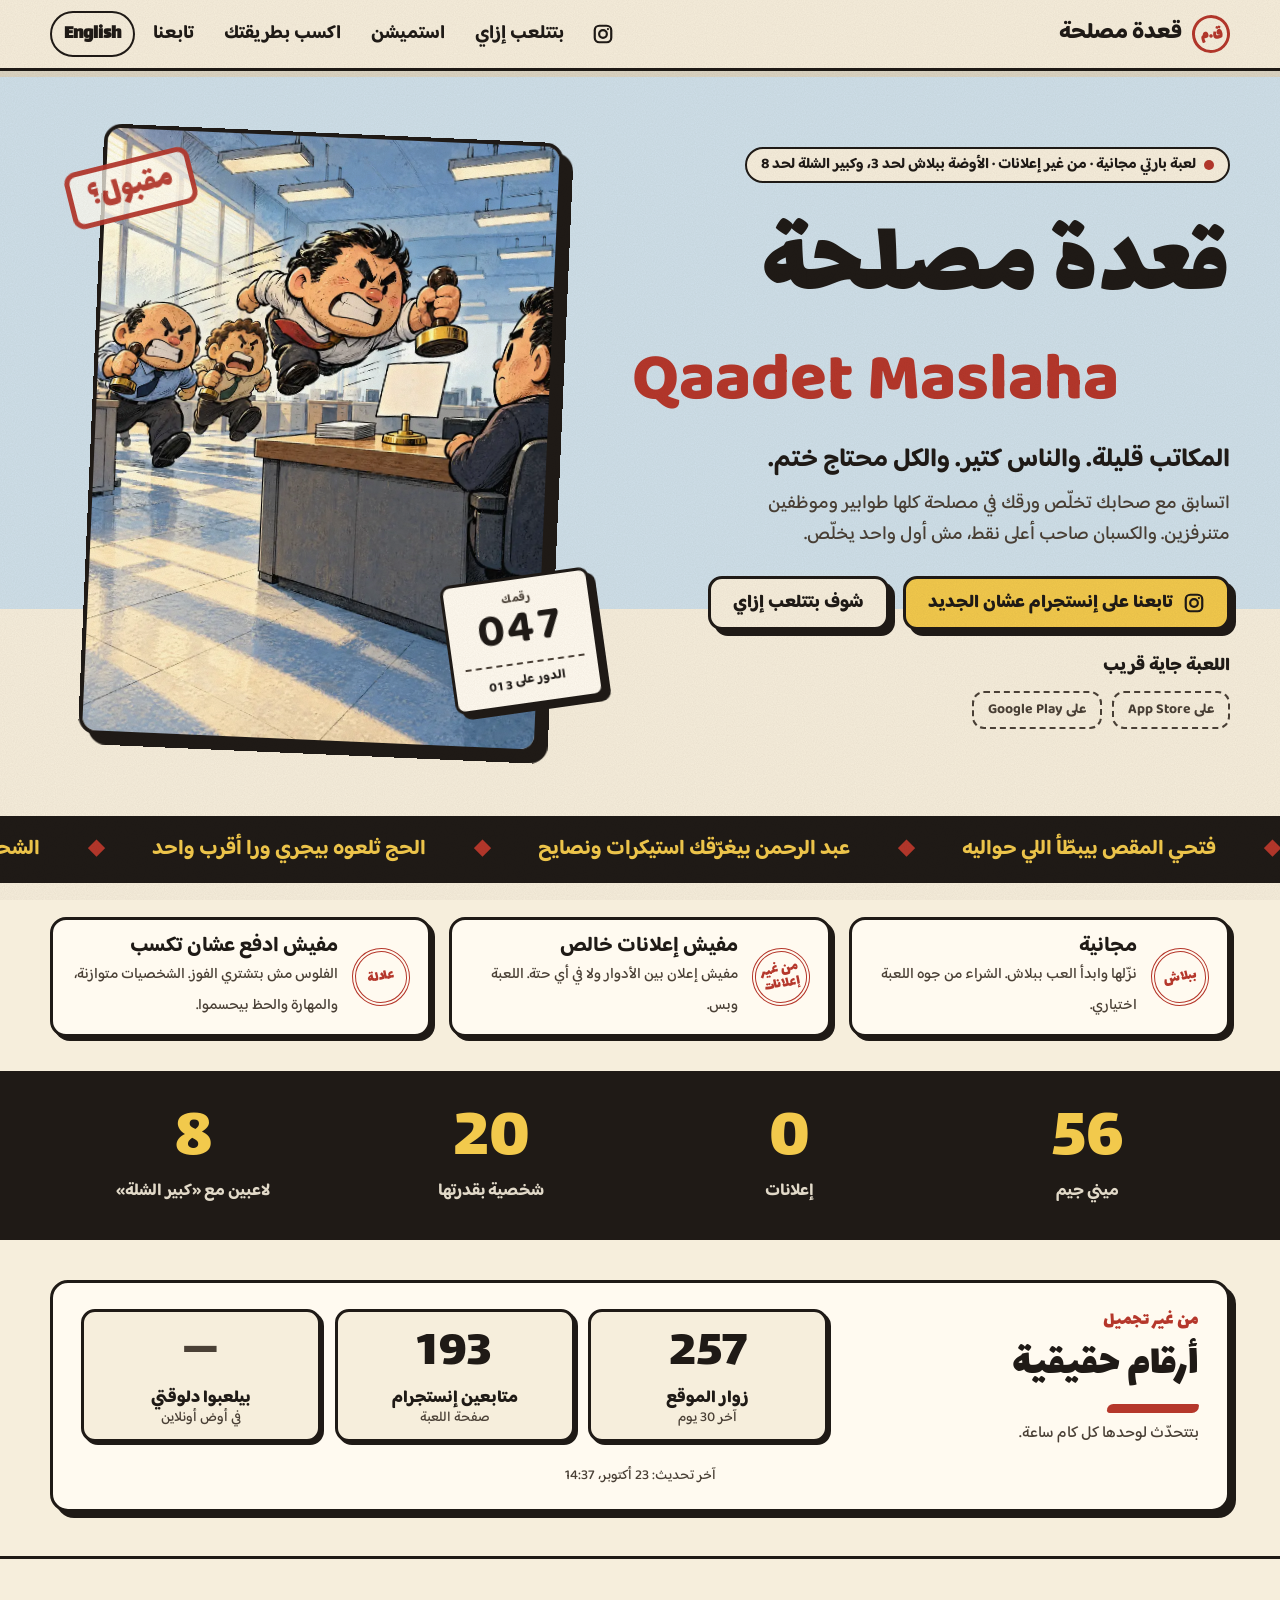
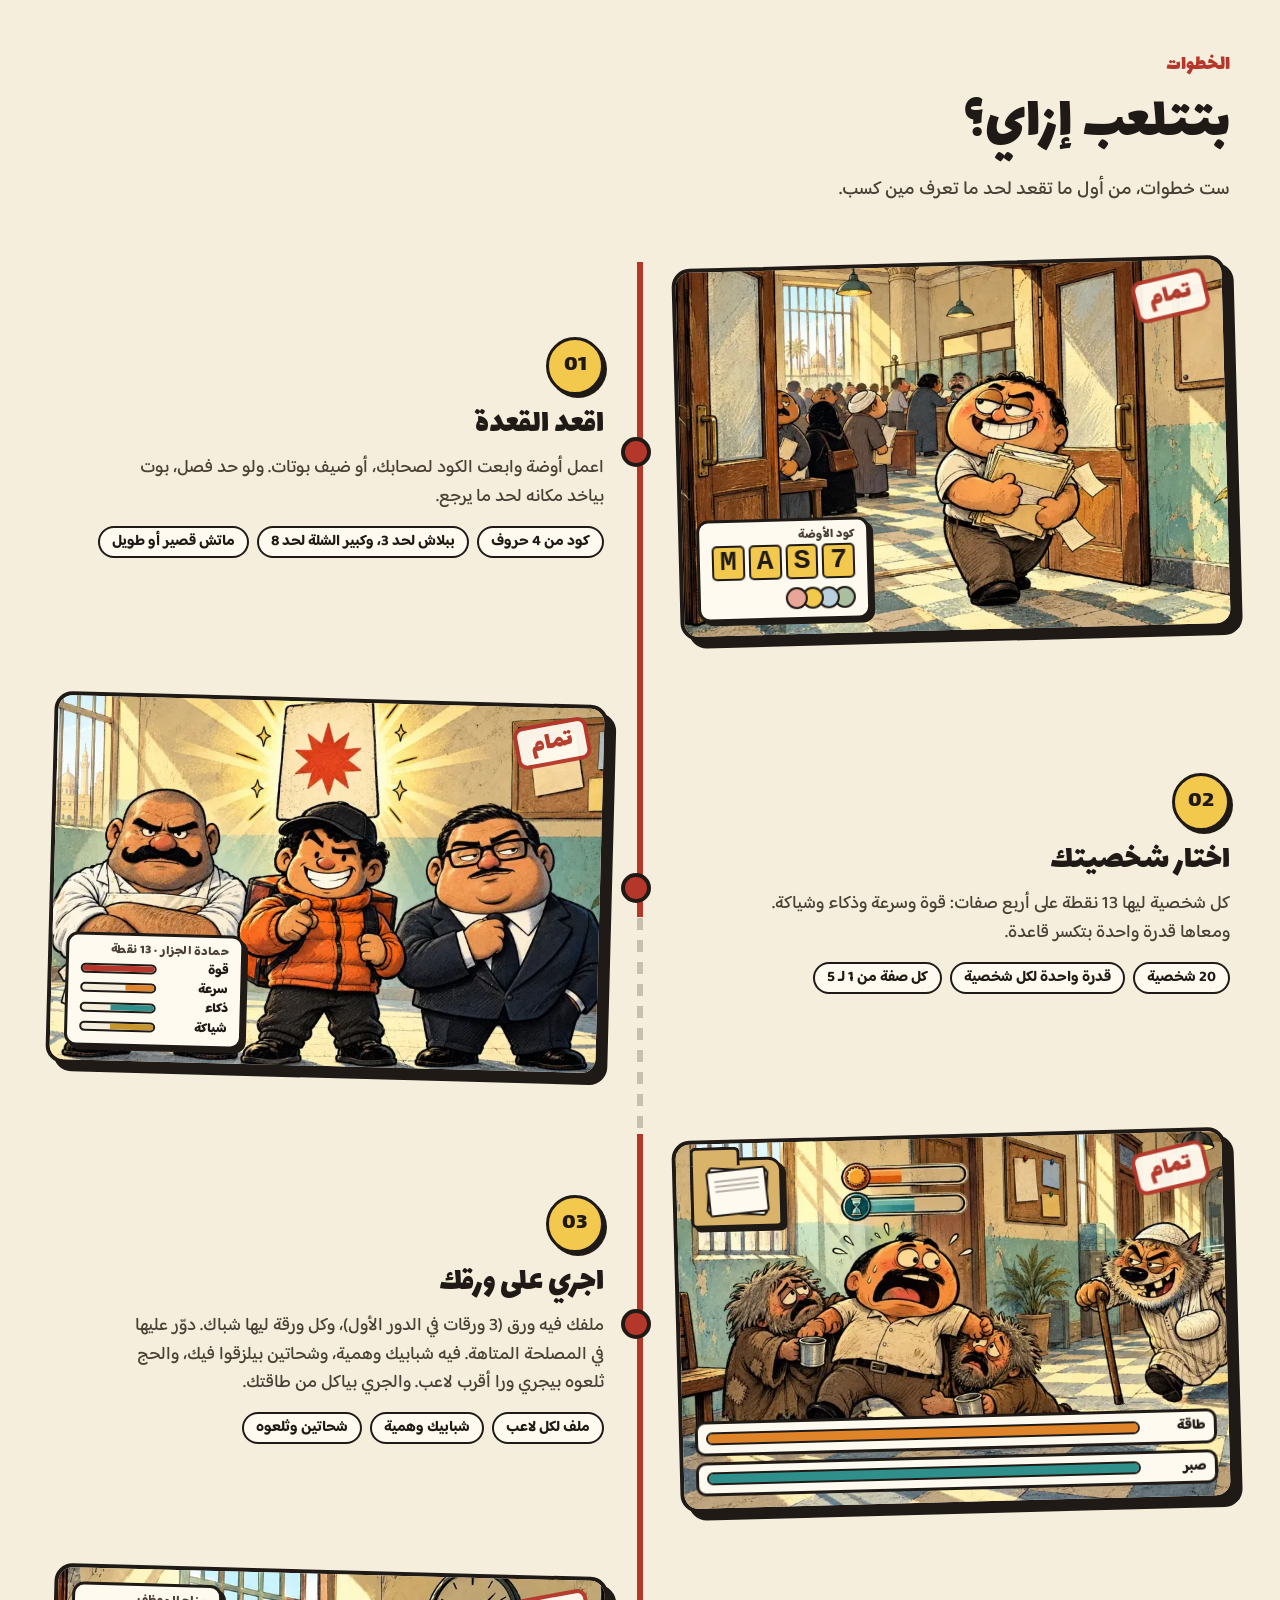
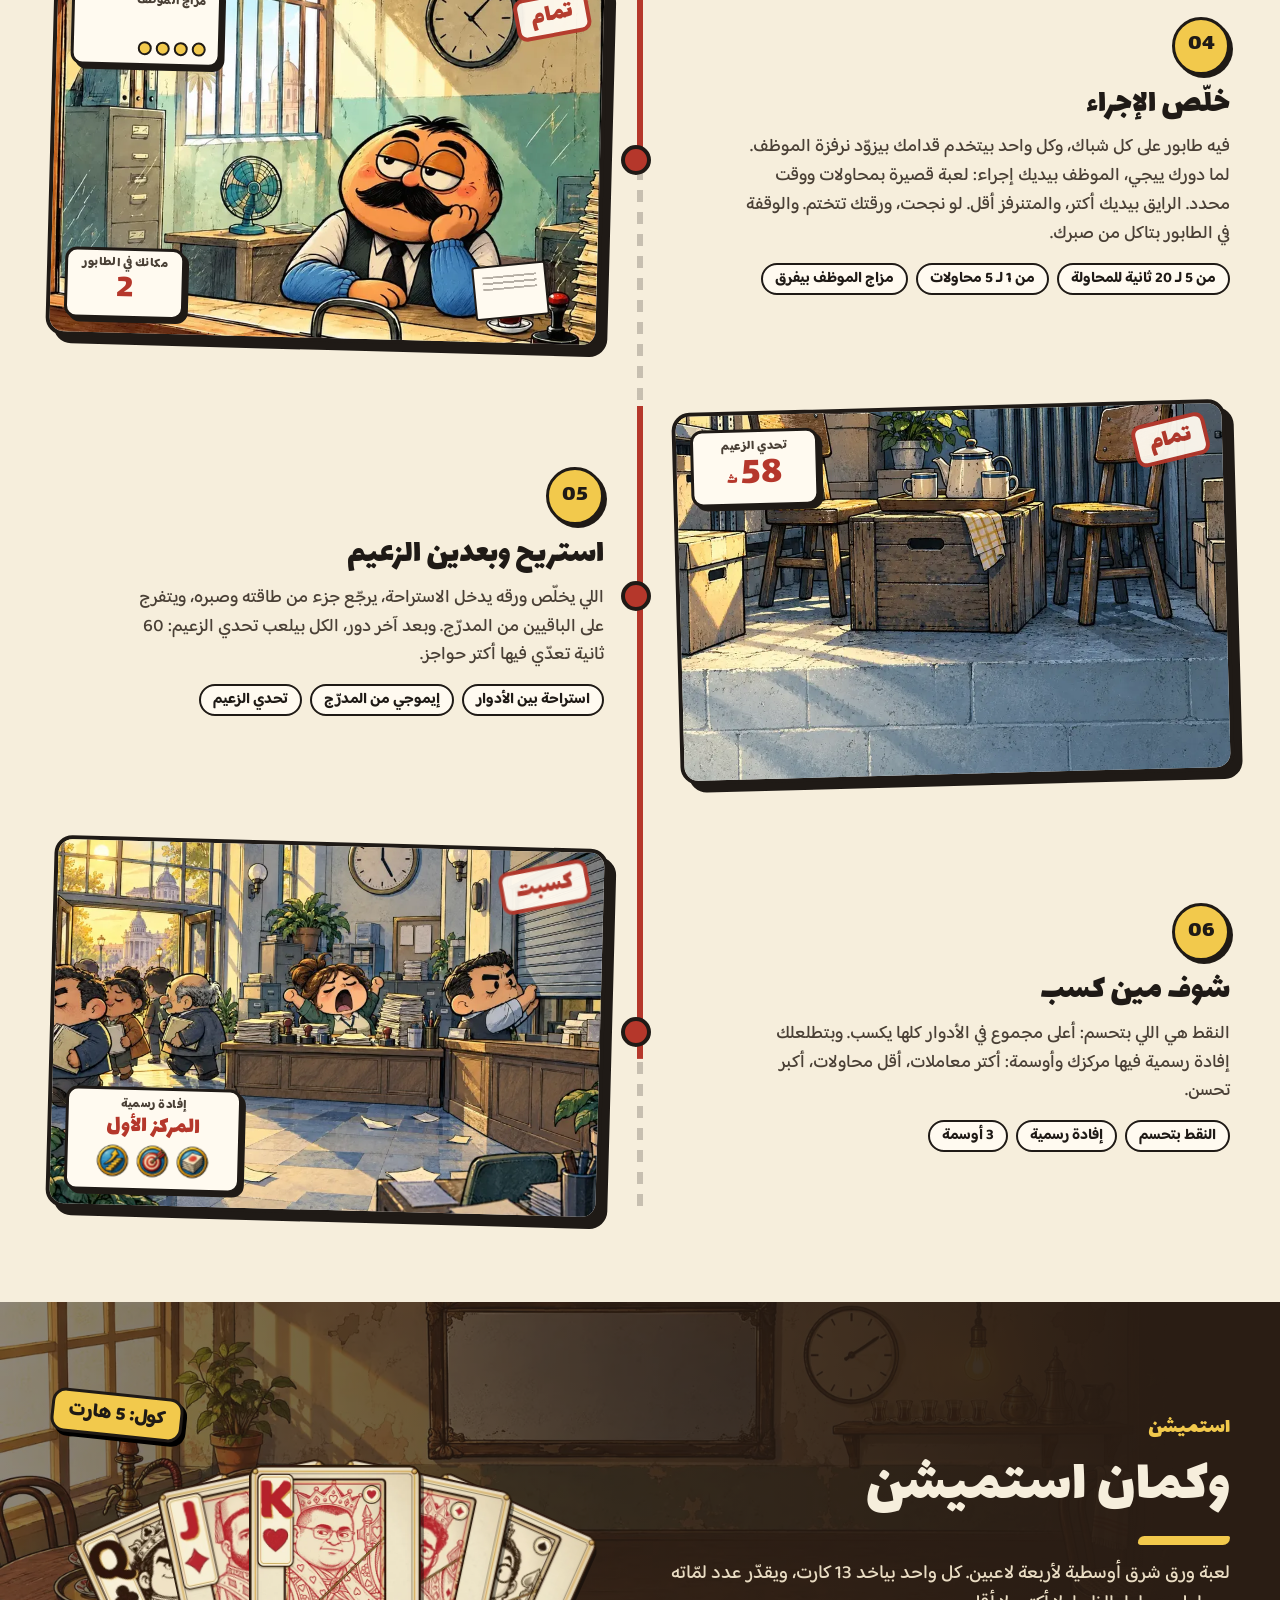
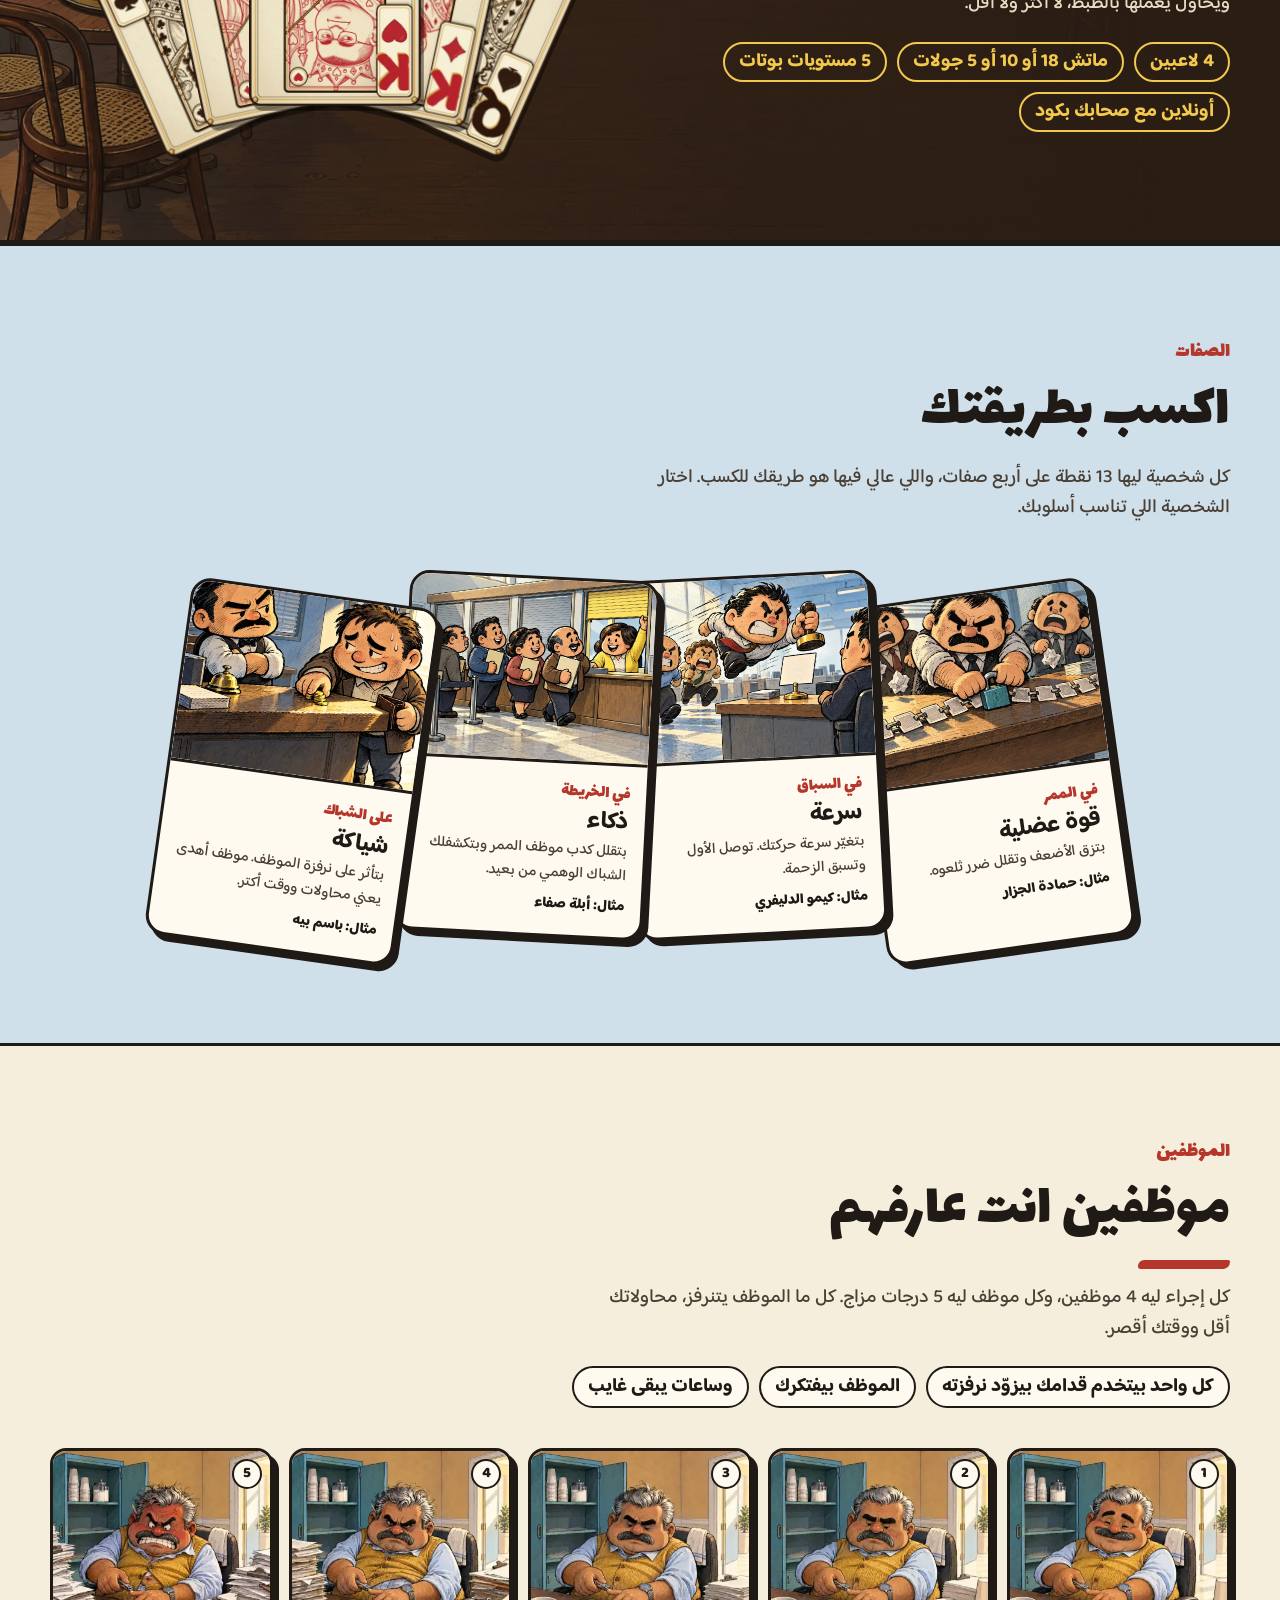
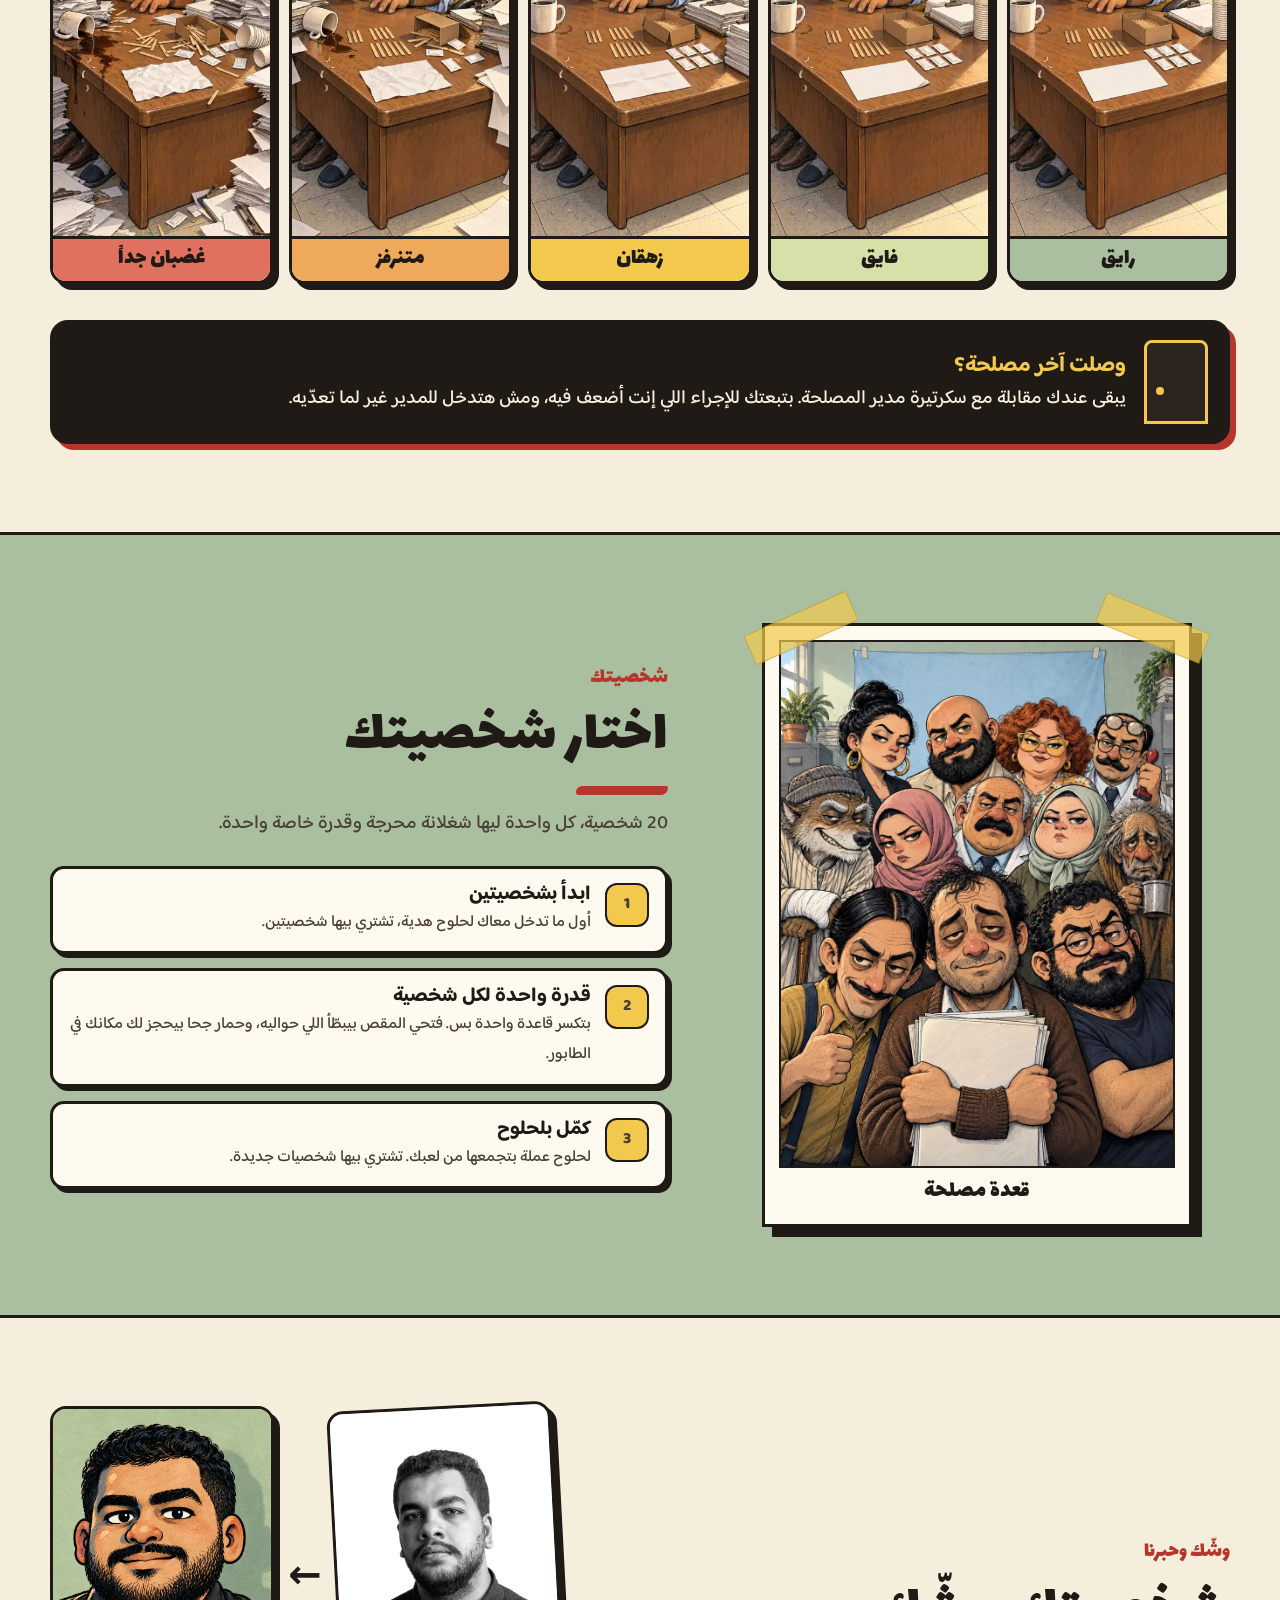
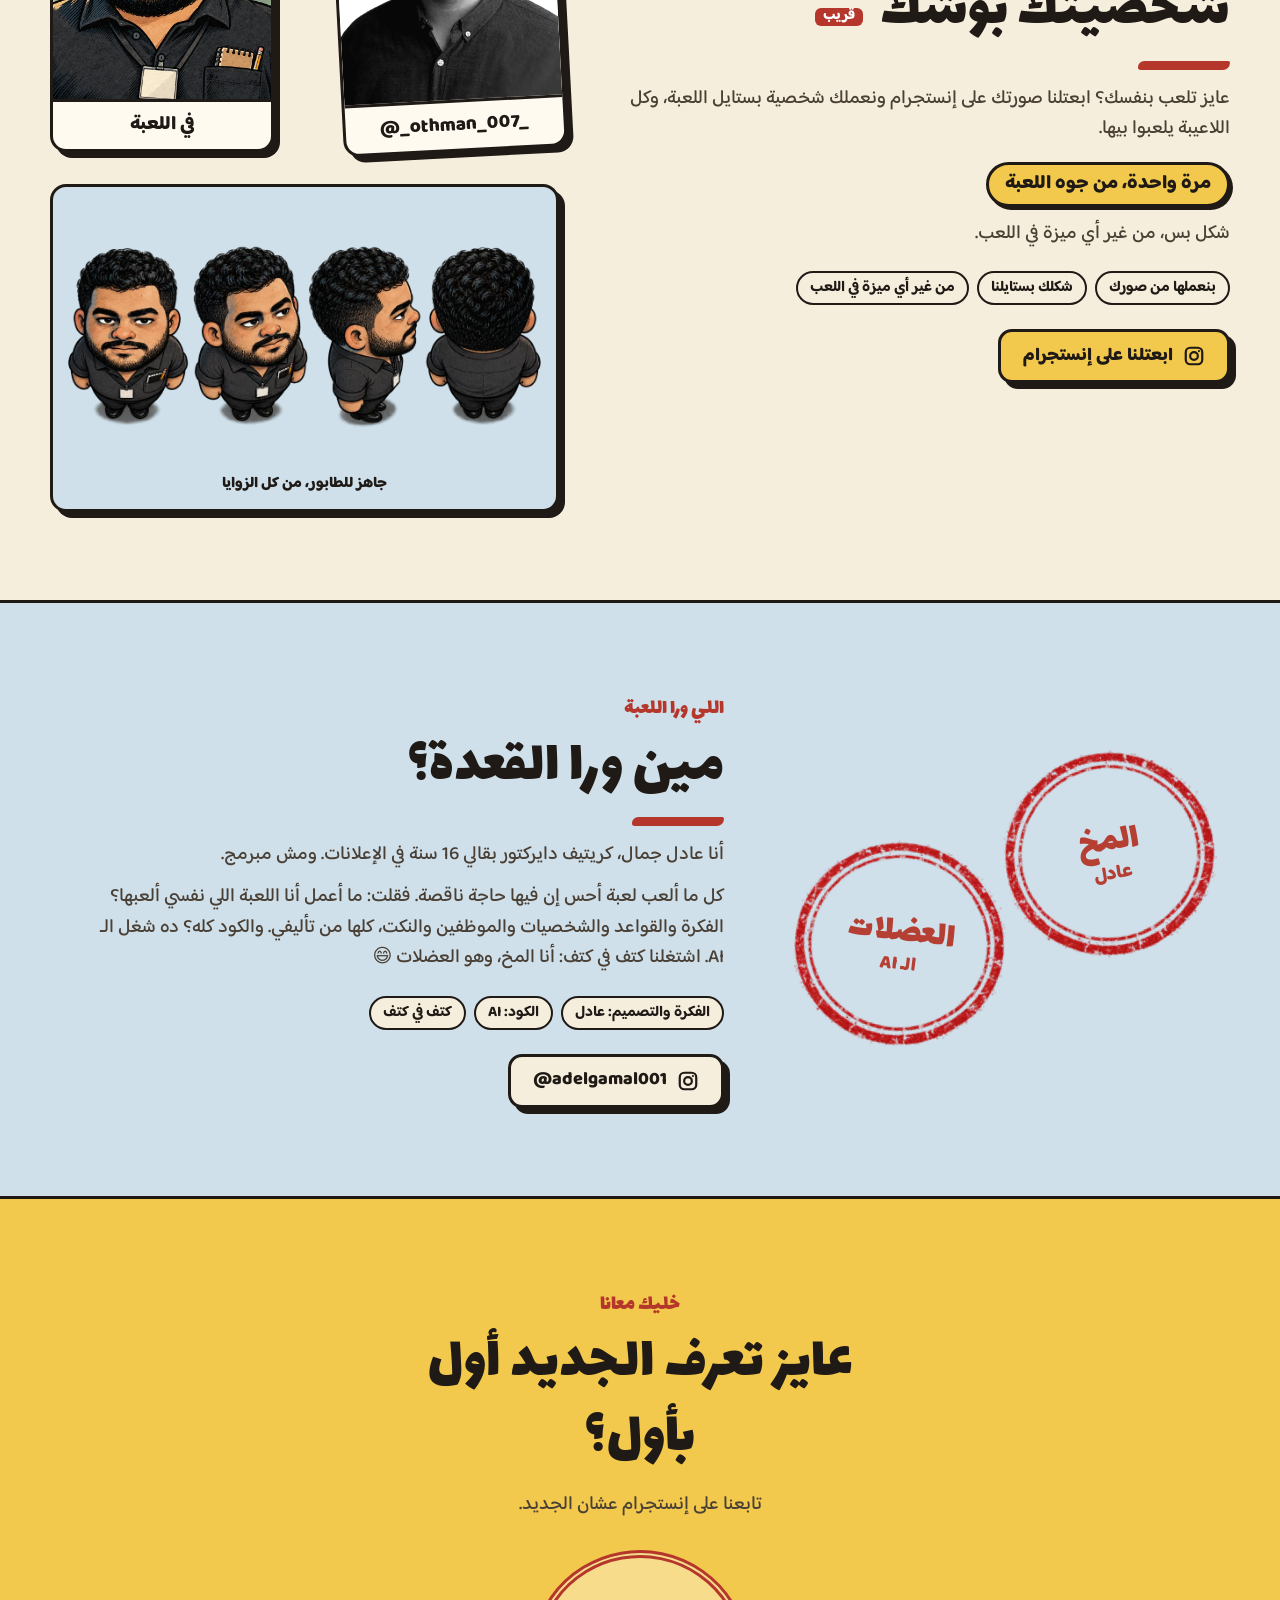
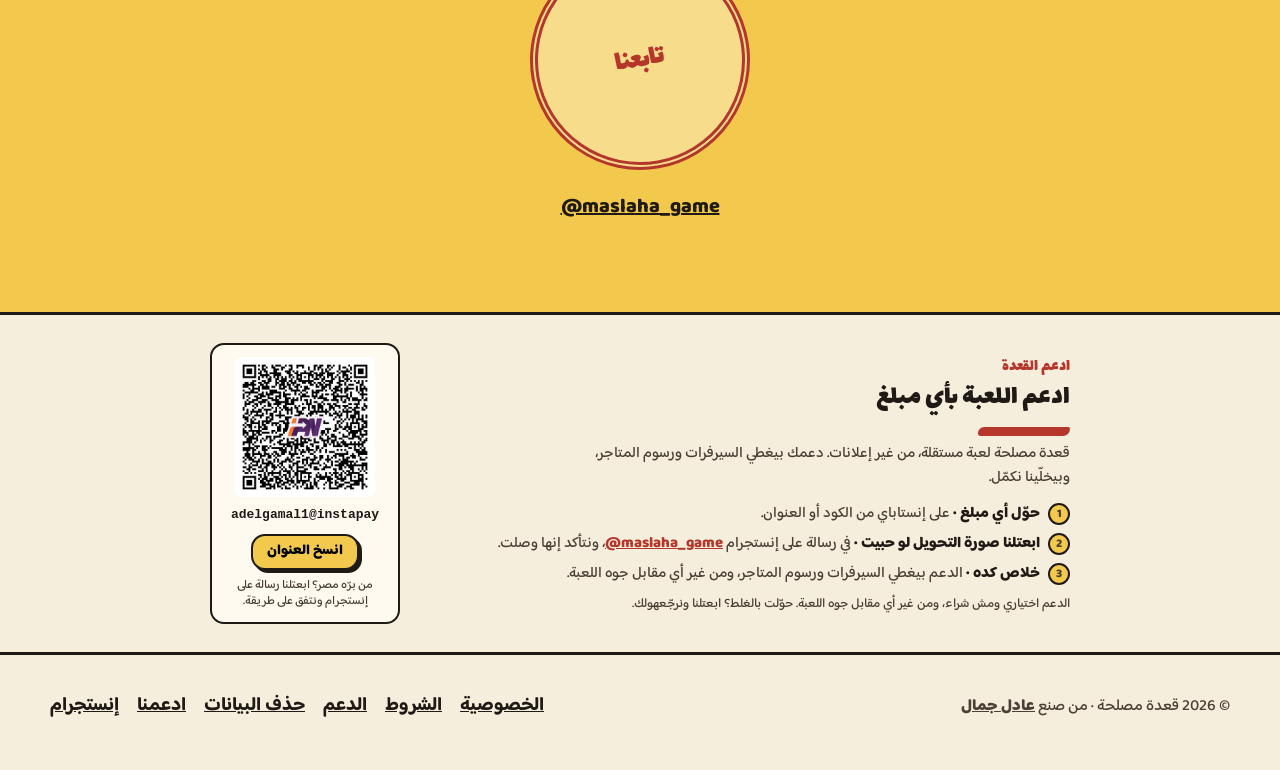
==== commit 50a667fd: "legal: السياسة عامة + سجلات Cloudflare (المكان التقريبي ونوع الجهاز) — نص اللعبة c4f65af19 Co-Author" ====
--- a/index.html
+++ b/index.html
@@ -15,7 +15,7 @@
 <link rel="preload" href="fonts/lalezar-arabic.woff2" as="font" type="font/woff2" crossorigin>
 <link rel="preload" href="fonts/baloo-latin.woff2" as="font" type="font/woff2" crossorigin>
 <link rel="icon" href="favicon.ico" sizes="any">
-<link rel="stylesheet" href="home.css?v=ef578df7">
+<link rel="stylesheet" href="home.css?v=9deb05c9">
 <link rel="alternate" hreflang="en" href="en.html">
 <link rel="alternate" hreflang="ar" href="index.html">
 </head>
@@ -30,15 +30,15 @@
 <main id="content">
 <div class="hero"><div class="papers" aria-hidden="true"><i style="--x:6%;--s:1;--d:-2s;--t:17s;--r0:-20deg;--dx:34px"></i><i style="--x:20%;--s:0.8;--d:-9s;--t:21s;--r0:14deg;--dx:-26px"></i><i style="--x:36%;--s:1.1;--d:-5s;--t:19s;--r0:-8deg;--dx:30px"></i><i style="--x:52%;--s:0.9;--d:-13s;--t:23s;--r0:24deg;--dx:-34px"></i><i style="--x:67%;--s:1;--d:-7s;--t:18s;--r0:-30deg;--dx:28px"></i><i style="--x:82%;--s:0.85;--d:-15s;--t:22s;--r0:10deg;--dx:-30px"></i><i style="--x:93%;--s:1.05;--d:-3s;--t:20s;--r0:-14deg;--dx:24px"></i><i style="--x:45%;--s:0.75;--d:-11s;--t:25s;--r0:28deg;--dx:-20px"></i></div><div class="wrap">
   <div>
-    <span class="eyebrow"><span class="dot"></span>لعبة بارتي مجانية · من غير إعلانات · من 2 لـ 8 لاعبين</span>
+    <span class="eyebrow"><span class="dot"></span>لعبة بارتي مجانية · من غير إعلانات · الأوضة ببلاش لحد 3، وكبير الشلة لحد 8</span>
     <h1>قعدة مصلحة<span class="ar" lang="en" dir="ltr">Qaadet Maslaha</span></h1>
     <p class="tag">المكاتب قليلة. والناس كتير. والكل محتاج ختم.</p>
     <p class="lead">اتسابق مع صحابك تخلّص ورقك في مصلحة كلها طوابير وموظفين متنرفزين. والكسبان صاحب أعلى نقط، مش أول واحد يخلّص.</p>
     <div class="cta-row">
-      <a class="btn" href="https://www.instagram.com/maslaha_game" data-cta="hero" rel="noopener noreferrer"><svg viewBox="0 0 24 24" width="22" height="22" aria-hidden="true" fill="none" stroke="currentColor" stroke-width="2.4"><rect x="3" y="3" width="18" height="18" rx="5"/><circle cx="12" cy="12" r="4.2"/><circle cx="17.4" cy="6.6" r="1.2" fill="currentColor" stroke="none"/></svg>تابعنا على إنستجرام وهنبلّغك يوم النزول</a>
+      <a class="btn" href="https://www.instagram.com/maslaha_game" data-cta="hero" rel="noopener noreferrer"><svg viewBox="0 0 24 24" width="22" height="22" aria-hidden="true" fill="none" stroke="currentColor" stroke-width="2.4"><rect x="3" y="3" width="18" height="18" rx="5"/><circle cx="12" cy="12" r="4.2"/><circle cx="17.4" cy="6.6" r="1.2" fill="currentColor" stroke="none"/></svg>تابعنا على إنستجرام عشان الجديد</a>
       <a class="btn ghost" href="#how">شوف بتتلعب إزاي</a>
     </div>
-    <div class="stores"><span class="store">App Store · قريب</span><span class="store">Google Play · قريب</span></div>
+    <div class="stores" id="get" role="group" aria-label="اللعبة جاية قريب"><b class="get-h">اللعبة جاية قريب</b><span class="store">على App Store</span><span class="store">على Google Play</span></div>
   </div>
   <div class="art">
     <div class="frame"><img src="img/race.webp" width="900" height="1200" alt="تلات لاعيبة بينطّوا على مكتب الموظف وفي إيدهم أختام" fetchpriority="high"></div>
@@ -58,7 +58,7 @@
   <div class="pledge reveal"><span class="seal2" aria-hidden="true">عادلة</span><div><b>مفيش ادفع عشان تكسب</b><span>الفلوس مش بتشتري الفوز. الشخصيات متوازنة، والمهارة والحظ بيحسموا.</span></div></div>
 </div></div>
 
-<div class="stats"><div class="wrap"><div class="stat reveal"><b data-to="58">58</b><span>ميني جيم</span></div><div class="stat reveal"><b data-to="0">0</b><span>إعلانات</span></div><div class="stat reveal"><b data-to="20">20</b><span>شخصية بقدرتها</span></div><div class="stat reveal"><b data-to="8">8</b><span>لاعبين في الأوضة</span></div></div></div>
+<div class="stats"><div class="wrap"><div class="stat reveal"><b data-to="56">56</b><span>ميني جيم</span></div><div class="stat reveal"><b data-to="0">0</b><span>إعلانات</span></div><div class="stat reveal"><b data-to="20">20</b><span>شخصية بقدرتها</span></div><div class="stat reveal"><b data-to="8">8</b><span>لاعبين مع «كبير الشلة»</span></div></div></div>
 
 <section id="real" class="real" data-json="stats.json" data-live="https://de-fra-2bb59b4f.colyseus.cloud/stats" data-soon="قريب" data-none="—" data-months="يناير,فبراير,مارس,أبريل,مايو,يونيو,يوليو,أغسطس,سبتمبر,أكتوبر,نوفمبر,ديسمبر" data-updated="آخر تحديث:"><div class="wrap">
   <div class="realbox reveal" role="group" aria-label="أرقام الموقع واللعبة">
@@ -76,7 +76,7 @@
     <li class="stepx reveal">
       <i class="inkline" aria-hidden="true"></i>
       <div class="stepx-pic"><img src="img/step-room.webp" width="960" height="540" alt="لاعب داخل المصلحة ماسك ملفه وقدامه زحمة" loading="lazy"><div class="wgt code" aria-hidden="true"><small>كود الأوضة</small><b><span>M</span><span>A</span><span>S</span><span>7</span></b><i class="joiners"><u></u><u></u><u></u><u></u></i></div><span class="okx" aria-hidden="true">تمام</span></div>
-      <div class="stepx-txt"><span class="stepx-no">01</span><h3>اقعد القعدة</h3><p>اعمل أوضة وابعت الكود لصحابك، أو ضيف بوتات. ولو حد فصل، بوت بياخد مكانه لحد ما يرجع.</p><div class="chipsx"><span>كود من 4 حروف</span><span>من 2 لـ 8 لاعبين</span><span>ماتش قصير أو طويل</span></div></div>
+      <div class="stepx-txt"><span class="stepx-no">01</span><h3>اقعد القعدة</h3><p>اعمل أوضة وابعت الكود لصحابك، أو ضيف بوتات. ولو حد فصل، بوت بياخد مكانه لحد ما يرجع.</p><div class="chipsx"><span>كود من 4 حروف</span><span>ببلاش لحد 3، وكبير الشلة لحد 8</span><span>ماتش قصير أو طويل</span></div></div>
     </li>
     <li class="stepx reveal">
       <i class="inkline" aria-hidden="true"></i>
@@ -164,7 +164,7 @@
     <div class="opts">
       <div class="opt"><span class="ic">1</span><div><b>ابدأ بشخصيتين</b><span>أول ما تدخل معاك لحلوح هدية، تشتري بيها شخصيتين.</span></div></div>
       <div class="opt"><span class="ic">2</span><div><b>قدرة واحدة لكل شخصية</b><span>بتكسر قاعدة واحدة بس. فتحي المقص بيبطّأ اللي حواليه، وحمار جحا بيحجز لك مكانك في الطابور.</span></div></div>
-      <div class="opt"><span class="ic">3</span><div><b>كمّل بلحلوح</b><span>لحلوح عملة بتتجمع من لعبك. تشتري بيها شخصيات جديدة.</span></div></div>
+      <div class="opt"><span class="ic">3</span><div><b>كمّل بلحلوح</b><span>لحلوح عملة بتجمعها من لعبك. تشتري بيها شخصيات جديدة.</span></div></div>
     </div>
   </div>
 </div></section>
@@ -173,10 +173,10 @@
   <div class="reveal">
     <p class="kicker">وشّك وحبرنا</p>
     <h2>شخصيتك بوشّك <span class="soon">قريب</span></h2>
-    <p class="sub">عايز تلعب بنفسك؟ ابعتلنا صورتك على إنستجرام ونرسمك بستايل اللعبة، وتبقى شخصية في اللعبة للكل.</p>
+    <p class="sub">عايز تلعب بنفسك؟ ابعتلنا صورتك على إنستجرام ونعملك شخصية بستايل اللعبة، وكل اللاعيبة يلعبوا بيها.</p>
     <span class="price">مرة واحدة، من جوه اللعبة</span>
     <p class="sub">شكل بس، من غير أي ميزة في اللعب.</p>
-    <div class="facts-row"><span>رسم فريقنا</span><span>شكلك بستايلنا</span><span>من غير أي ميزة في اللعب</span></div>
+    <div class="facts-row"><span>بنعملها من صورك</span><span>شكلك بستايلنا</span><span>من غير أي ميزة في اللعب</span></div>
     <div class="cta-row" style="margin-top:24px"><a class="btn" href="https://www.instagram.com/maslaha_game" data-cta="custom" rel="noopener noreferrer"><svg viewBox="0 0 24 24" width="22" height="22" aria-hidden="true" fill="none" stroke="currentColor" stroke-width="2.4"><rect x="3" y="3" width="18" height="18" rx="5"/><circle cx="12" cy="12" r="4.2"/><circle cx="17.4" cy="6.6" r="1.2" fill="currentColor" stroke="none"/></svg>ابعتلنا على إنستجرام</a></div>
   </div>
   <div class="case reveal" aria-label="مثال: عثمان">
@@ -200,9 +200,9 @@
 </div></section>
 
 <section id="play" class="final"><div class="wrap">
-  <p class="kicker">يوم النزول</p>
-  <h2>عايز تلعبها أول واحد؟</h2>
-  <p class="sub">تابعنا على إنستجرام وهنبلّغك يوم النزول.</p>
+  <p class="kicker">خليك معانا</p>
+  <h2>عايز تعرف الجديد أول بأول؟</h2>
+  <p class="sub">تابعنا على إنستجرام عشان الجديد.</p>
   <a class="bigstamp" href="https://www.instagram.com/maslaha_game" data-cta="play" rel="noopener noreferrer">تابعنا</a>
   <a class="handle" href="https://www.instagram.com/maslaha_game" data-cta="play" rel="noopener noreferrer" dir="ltr">@maslaha_game</a>
 </div></section>
@@ -212,8 +212,8 @@
     <p class="kicker">ادعم القعدة</p>
     <h2>ادعم اللعبة بأي مبلغ</h2>
     <p class="sub">قعدة مصلحة لعبة مستقلة، من غير إعلانات. دعمك بيغطي السيرفرات ورسوم المتاجر، وبيخلّينا نكمّل.</p>
-    <ol class="sup-steps"><li><span class="no">1</span><div><b>حوّل أي مبلغ</b><span>على إنستاباي من الكود أو العنوان.</span></div></li><li><span class="no">2</span><div><b>ابعتلنا صورة التحويل</b><span>في رسالة على إنستجرام <a href="https://www.instagram.com/maslaha_game/" rel="noopener noreferrer" dir="ltr">@maslaha_game</a>.</span></div></li><li><span class="no">3</span><div><b>اربط إنستجرامك في اللعبة</b><span>من «حسابي»، وهديتك هتوصلك لوحدها.</span></div></li></ol>
-    <p class="sup-note">ربط إنستجرام نازل في التحديث الجاي، والهدية مستنياك لحد ما تربط. الدعم اختياري ومش شراء. حوّلت بالغلط؟ ابعتلنا ونرجّعهولك.</p>
+    <ol class="sup-steps"><li><span class="no">1</span><div><b>حوّل أي مبلغ</b><span>على إنستاباي من الكود أو العنوان.</span></div></li><li><span class="no">2</span><div><b>ابعتلنا صورة التحويل لو حبيت</b><span>في رسالة على إنستجرام <a href="https://www.instagram.com/maslaha_game/" rel="noopener noreferrer" dir="ltr">@maslaha_game</a>، ونتأكد إنها وصلت.</span></div></li><li><span class="no">3</span><div><b>خلاص كده</b><span>الدعم بيغطي السيرفرات ورسوم المتاجر، ومن غير أي مقابل جوه اللعبة.</span></div></li></ol>
+    <p class="sup-note">الدعم اختياري ومش شراء، ومن غير أي مقابل جوه اللعبة. حوّلت بالغلط؟ ابعتلنا ونرجّعهولك.</p>
   </div>
   <div class="qrcard reveal">
     <img src="img/instapay-qr.webp" width="392" height="392" alt="كود إنستاباي للتحويل لـ adelgamal1@instapay" loading="lazy">
--- a/home.css
+++ b/home.css
@@ -67,6 +67,8 @@
 .lead{color:var(--ink-soft);max-width:46ch;margin:0 0 26px}
 .stores{display:flex;gap:10px;margin-top:22px;flex-wrap:wrap}
 .store{display:flex;align-items:center;gap:8px;border:2.5px dashed var(--ink-soft);border-radius:12px;padding:6px 14px;font-weight:700;font-size:14px;color:var(--ink-soft)}
+.stores{align-items:center}
+.stores .get-h{flex:0 0 100%;font-size:18px;font-weight:800}
 
 /* falling cream sheets, always behind the text and the frame */
 .papers{position:absolute;inset:0;pointer-events:none;overflow:hidden;z-index:0}
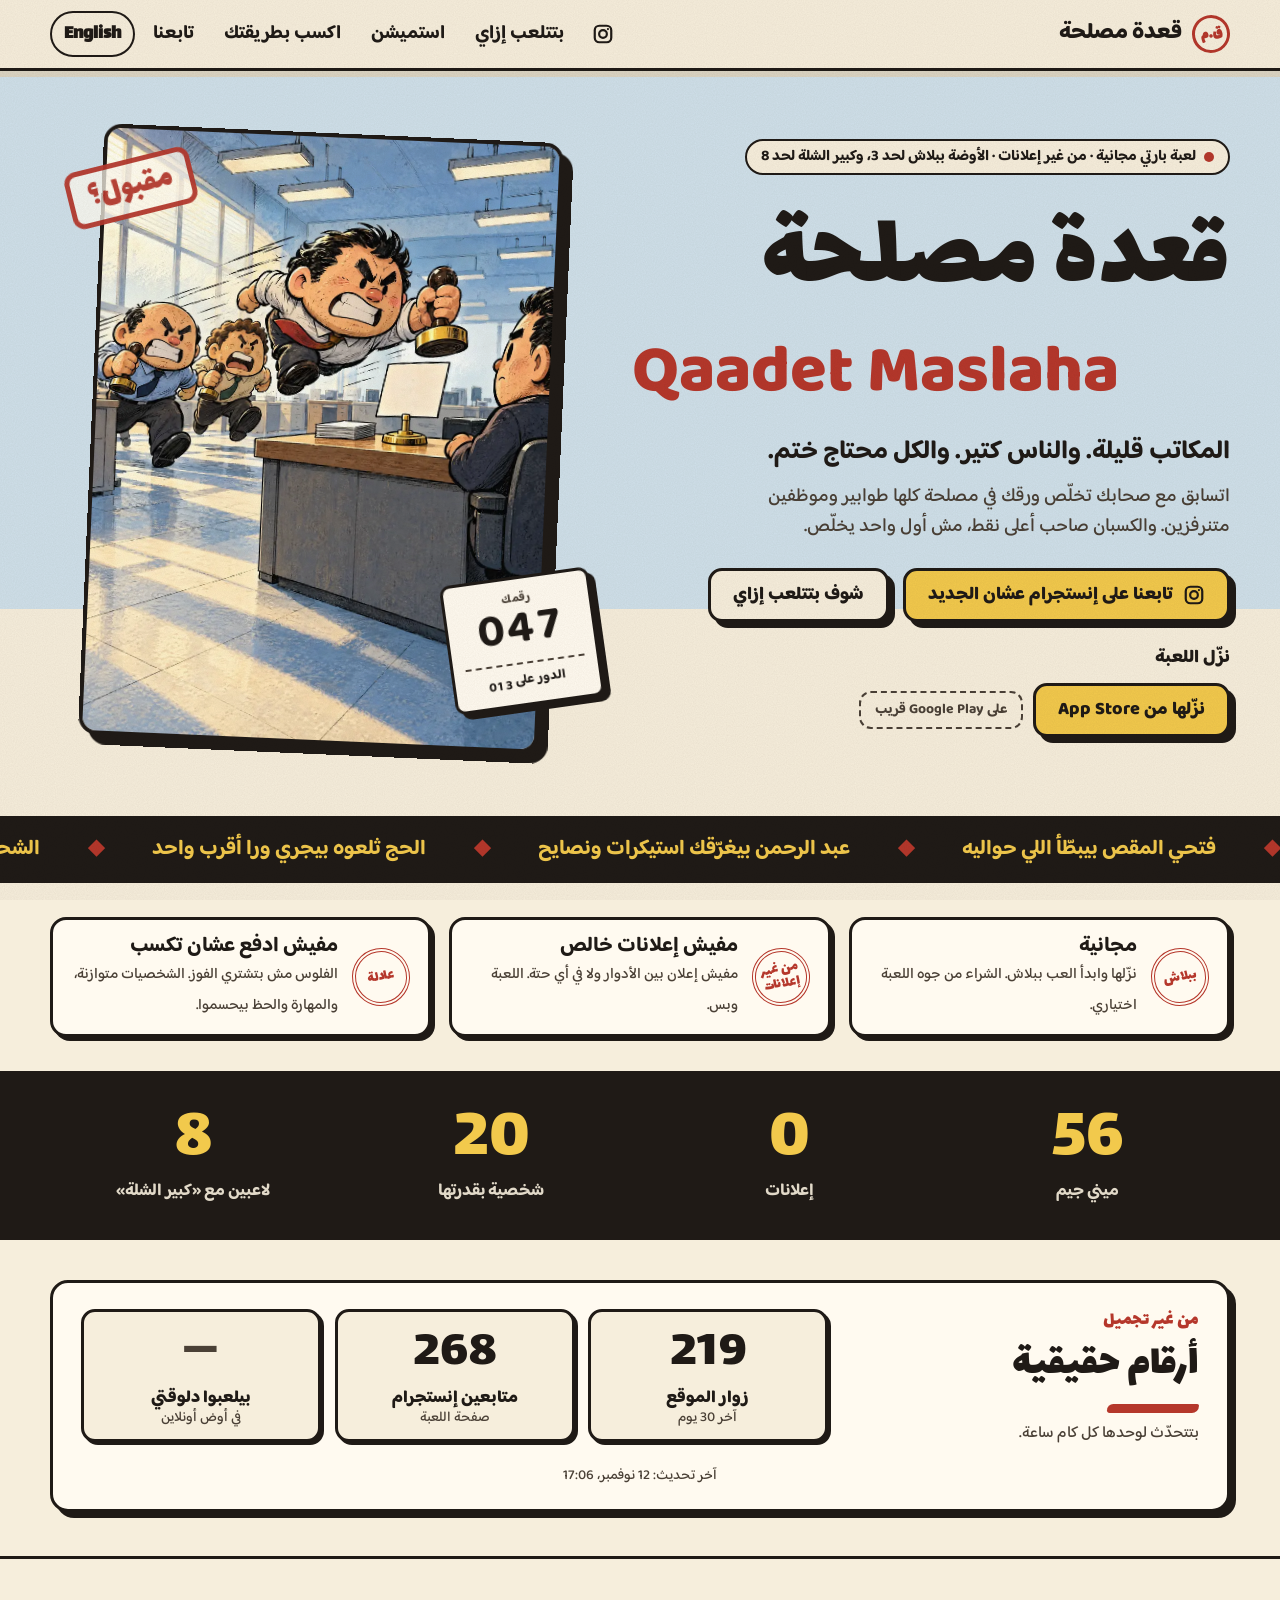
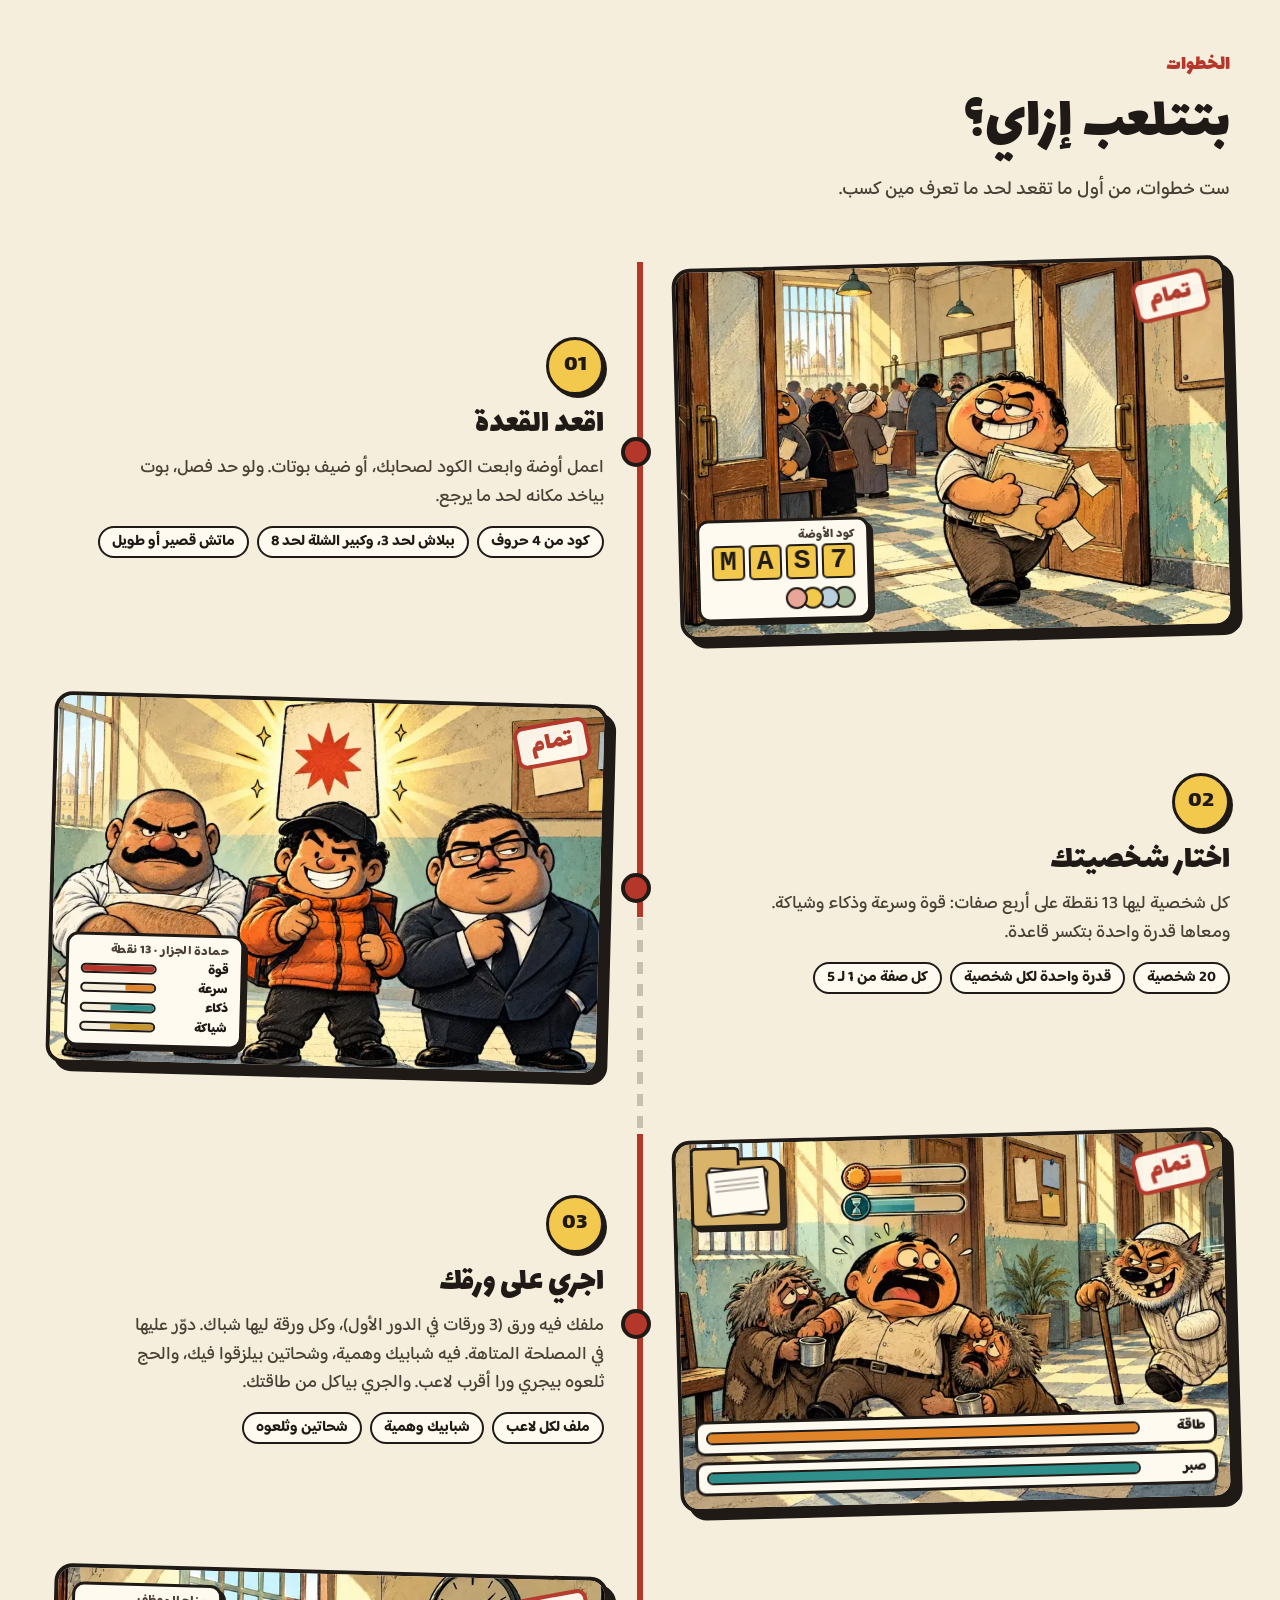
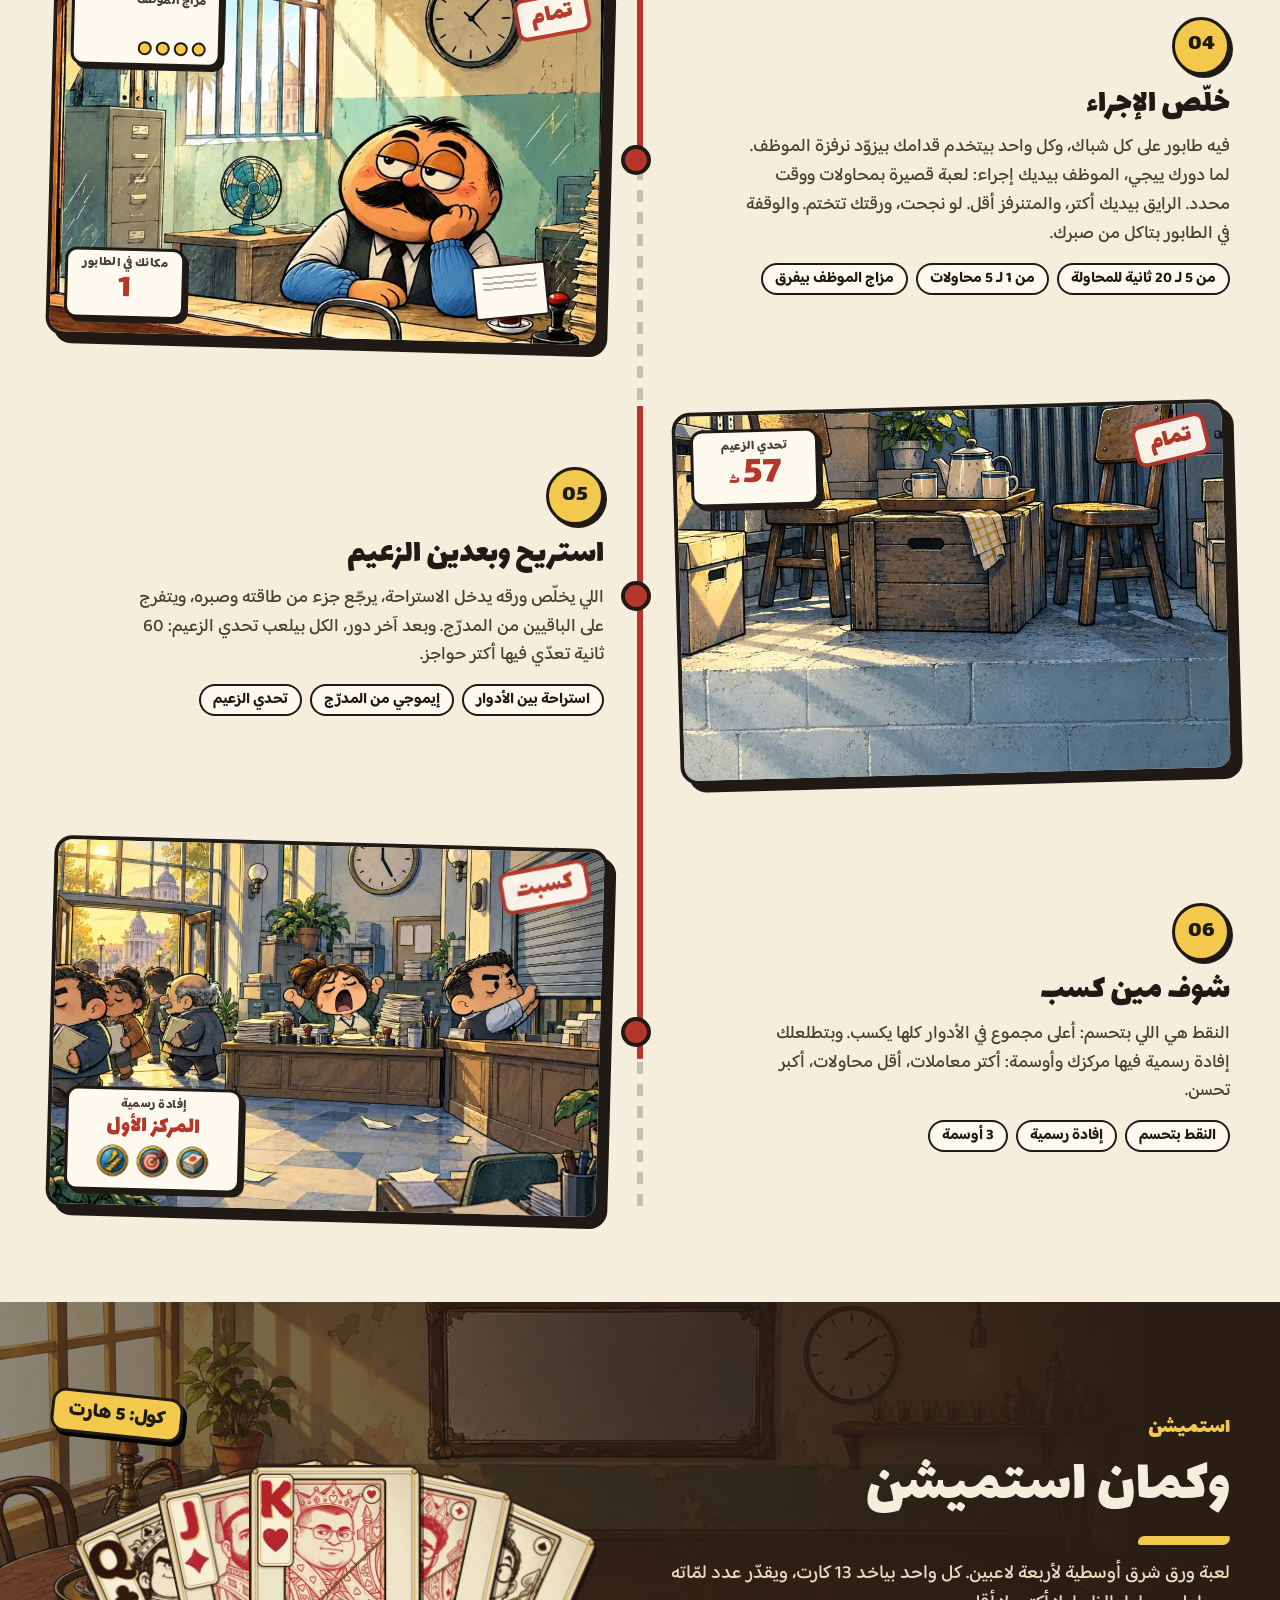
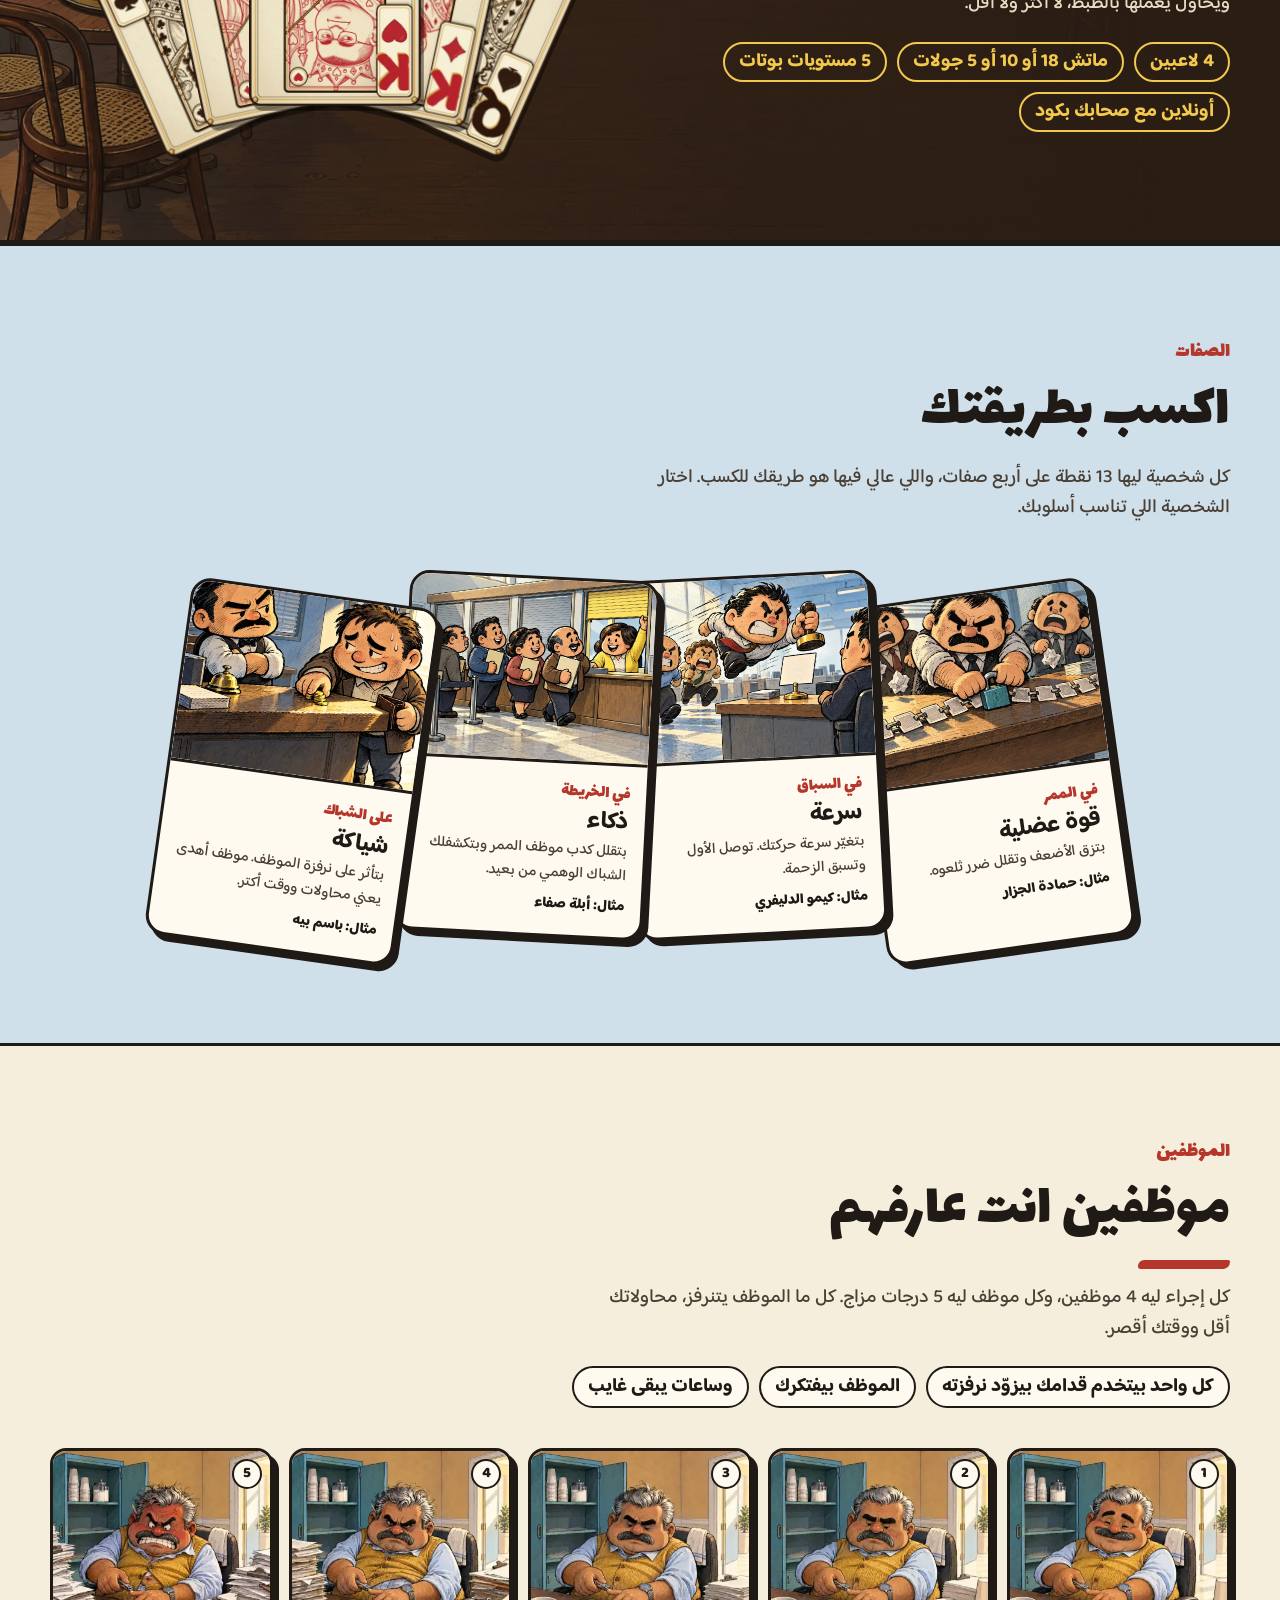
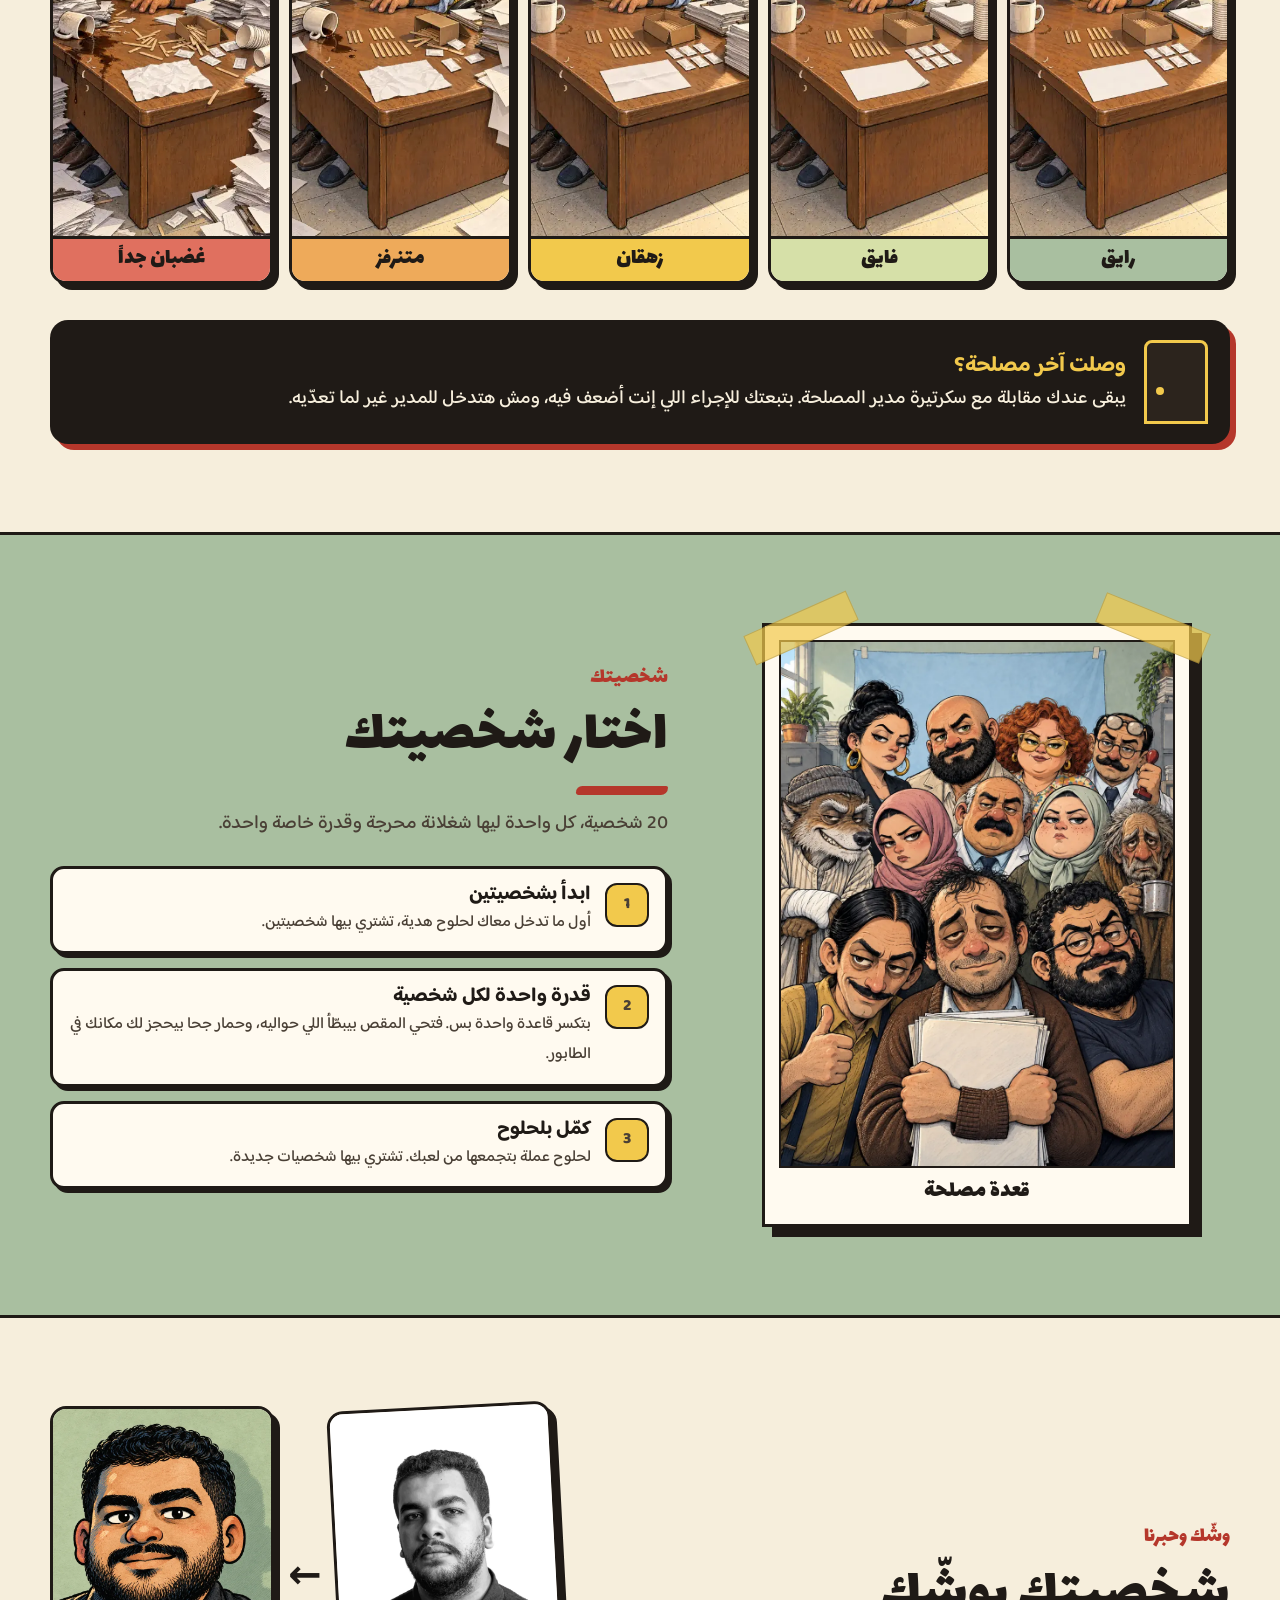
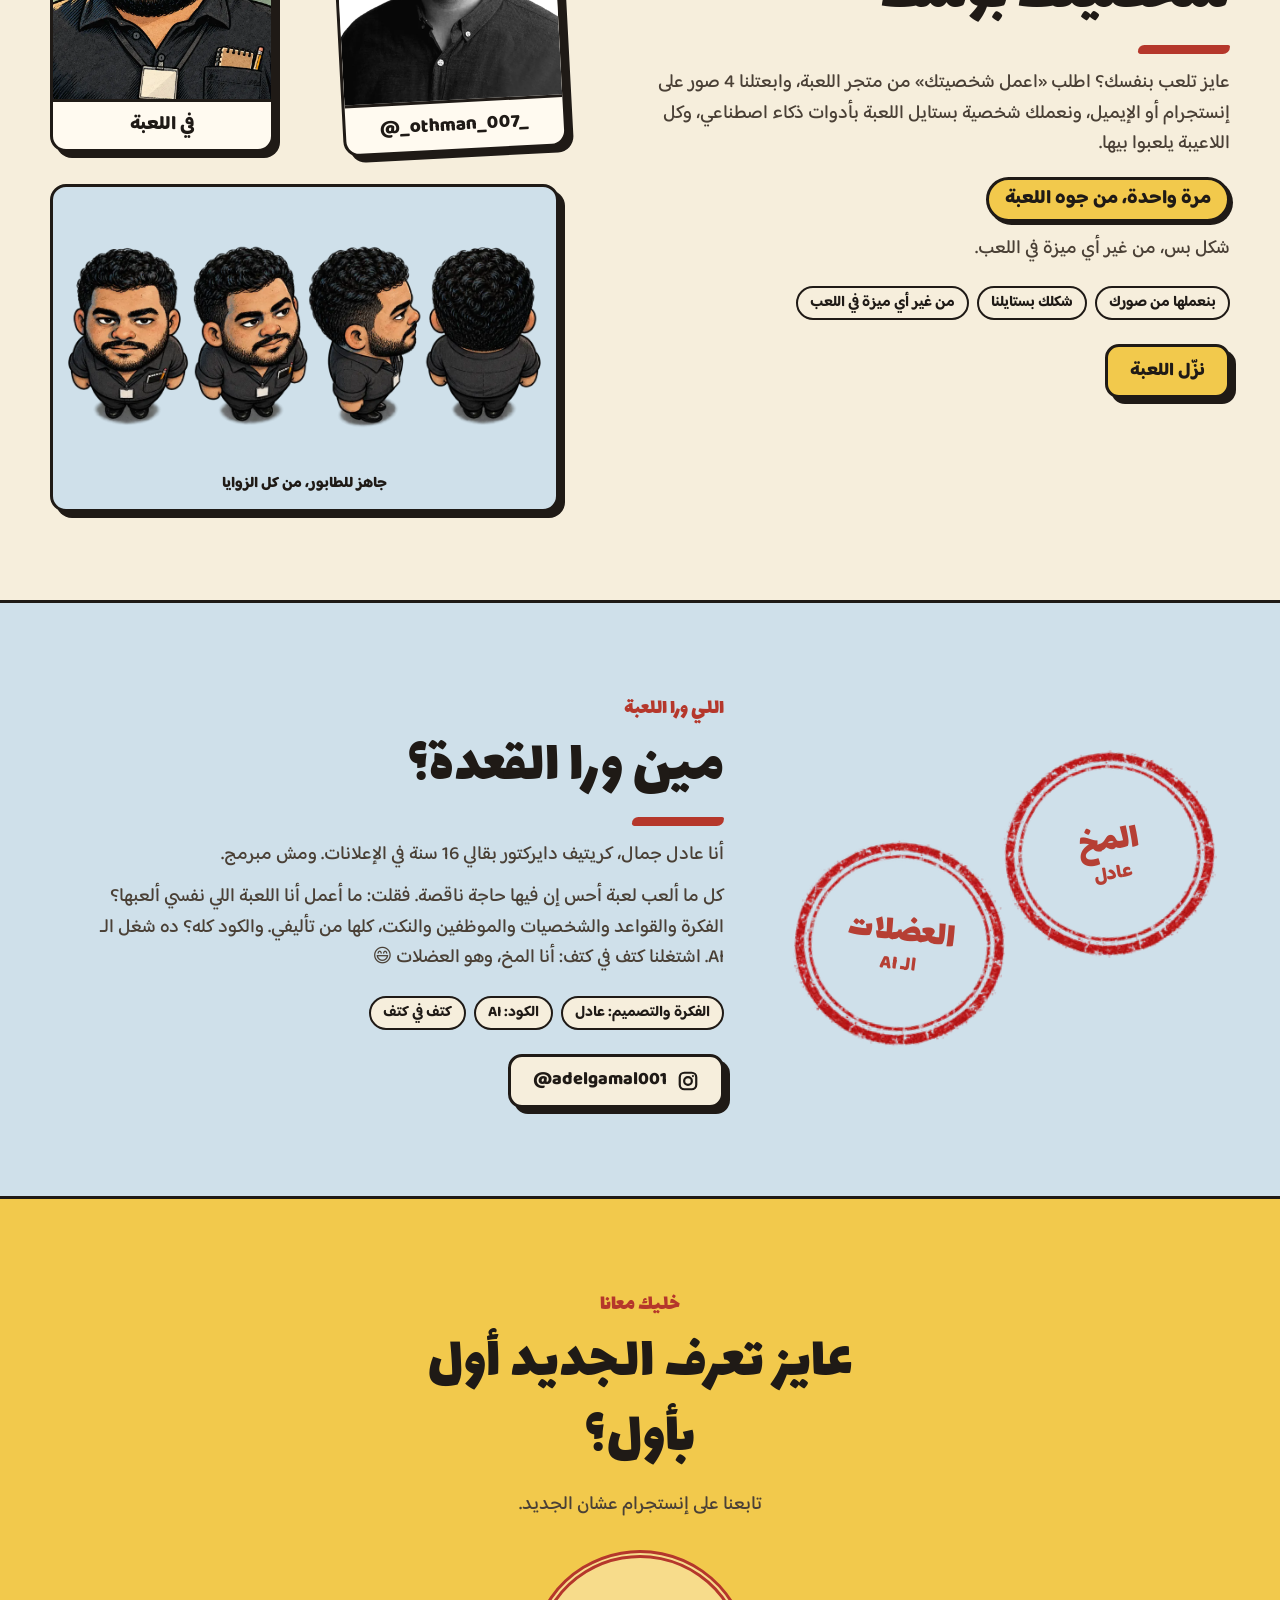
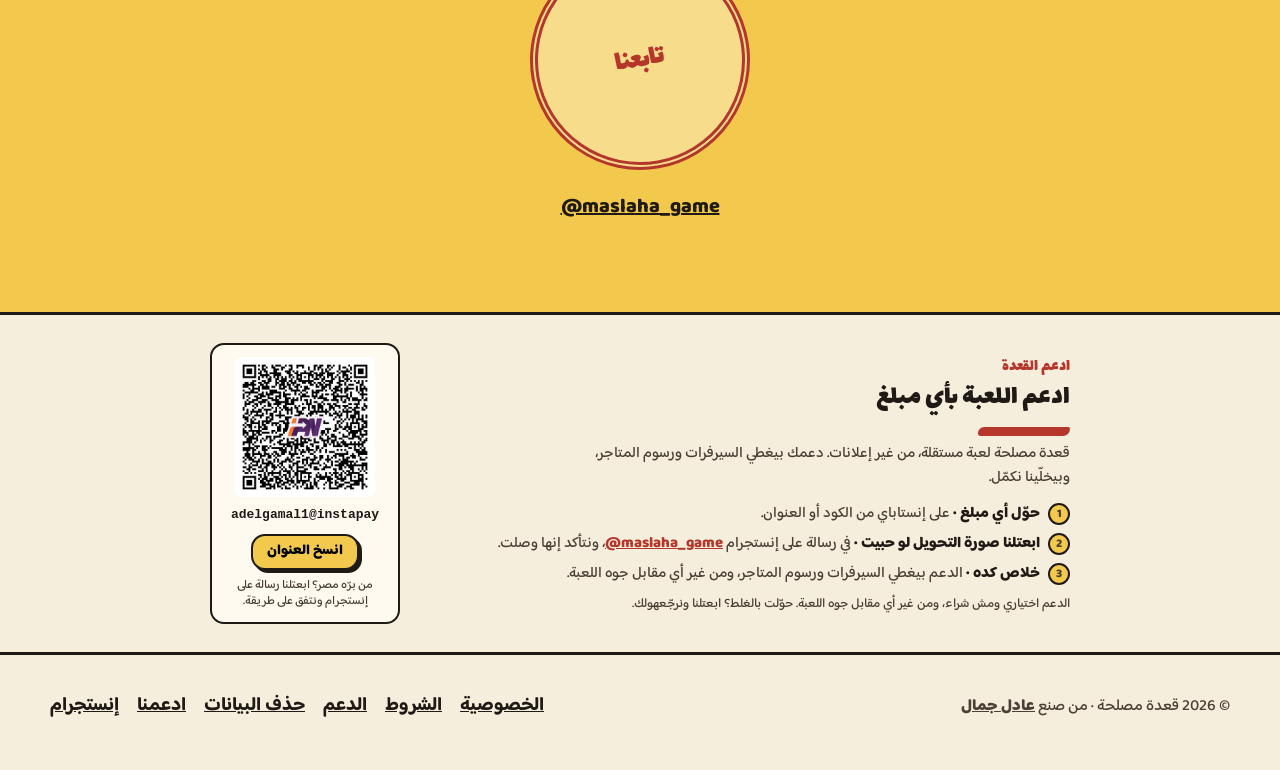
==== commit bc67e4ae: "site: the home page links to the App Store (LAUNCH = true), a Google Play switch (off), one room wor" ====
--- a/index.html
+++ b/index.html
@@ -6,7 +6,7 @@
 <meta name="theme-color" content="#cfe0ea">
 <meta name="referrer" content="no-referrer">
 <title>قعدة مصلحة | لعبة بارتي مجانية عن ورق المصالح</title>
-<meta name="description" content="اتسابق مع صحابك تخلّص ورقك في المصلحة. وكمان استميشن، لعبة ورق شرق أوسطية. مجانية، من غير إعلانات، ومفيش ادفع عشان تكسب. قريب على iOS وأندرويد.">
+<meta name="description" content="اتسابق مع صحابك تخلّص ورقك في المصلحة. وكمان استميشن، لعبة ورق شرق أوسطية. مجانية، من غير إعلانات، ومفيش ادفع عشان تكسب. على iPhone دلوقتي، وأندرويد قريب.">
 <meta property="og:title" content="قعدة مصلحة">
 <meta property="og:description" content="المكاتب قليلة. والناس كتير. والكل محتاج ختم. مجانية ومن غير إعلانات.">
 <link rel="canonical" href="https://maslahagame.com/">
@@ -38,7 +38,7 @@
       <a class="btn" href="https://www.instagram.com/maslaha_game" data-cta="hero" rel="noopener noreferrer"><svg viewBox="0 0 24 24" width="22" height="22" aria-hidden="true" fill="none" stroke="currentColor" stroke-width="2.4"><rect x="3" y="3" width="18" height="18" rx="5"/><circle cx="12" cy="12" r="4.2"/><circle cx="17.4" cy="6.6" r="1.2" fill="currentColor" stroke="none"/></svg>تابعنا على إنستجرام عشان الجديد</a>
       <a class="btn ghost" href="#how">شوف بتتلعب إزاي</a>
     </div>
-    <div class="stores" id="get" role="group" aria-label="اللعبة جاية قريب"><b class="get-h">اللعبة جاية قريب</b><span class="store">على App Store</span><span class="store">على Google Play</span></div>
+    <div class="stores" id="get" role="group" aria-label="نزّل اللعبة"><b class="get-h">نزّل اللعبة</b><a class="btn" href="https://apps.apple.com/eg/app/id6815344684" rel="noopener noreferrer">نزّلها من App Store</a><span class="store">على Google Play قريب</span></div>
   </div>
   <div class="art">
     <div class="frame"><img src="img/race.webp" width="900" height="1200" alt="تلات لاعيبة بينطّوا على مكتب الموظف وفي إيدهم أختام" fetchpriority="high"></div>
@@ -172,12 +172,12 @@
 <section id="custom" class="custom"><div class="wrap">
   <div class="reveal">
     <p class="kicker">وشّك وحبرنا</p>
-    <h2>شخصيتك بوشّك <span class="soon">قريب</span></h2>
-    <p class="sub">عايز تلعب بنفسك؟ ابعتلنا صورتك على إنستجرام ونعملك شخصية بستايل اللعبة، وكل اللاعيبة يلعبوا بيها.</p>
+    <h2>شخصيتك بوشّك</h2>
+    <p class="sub">عايز تلعب بنفسك؟ اطلب «اعمل شخصيتك» من متجر اللعبة، وابعتلنا 4 صور على إنستجرام أو الإيميل، ونعملك شخصية بستايل اللعبة بأدوات ذكاء اصطناعي، وكل اللاعيبة يلعبوا بيها.</p>
     <span class="price">مرة واحدة، من جوه اللعبة</span>
     <p class="sub">شكل بس، من غير أي ميزة في اللعب.</p>
     <div class="facts-row"><span>بنعملها من صورك</span><span>شكلك بستايلنا</span><span>من غير أي ميزة في اللعب</span></div>
-    <div class="cta-row" style="margin-top:24px"><a class="btn" href="https://www.instagram.com/maslaha_game" data-cta="custom" rel="noopener noreferrer"><svg viewBox="0 0 24 24" width="22" height="22" aria-hidden="true" fill="none" stroke="currentColor" stroke-width="2.4"><rect x="3" y="3" width="18" height="18" rx="5"/><circle cx="12" cy="12" r="4.2"/><circle cx="17.4" cy="6.6" r="1.2" fill="currentColor" stroke="none"/></svg>ابعتلنا على إنستجرام</a></div>
+    <div class="cta-row" style="margin-top:24px"><a class="btn" href="#get">نزّل اللعبة</a></div>
   </div>
   <div class="case reveal" aria-label="مثال: عثمان">
     <figure><img src="img/othman-photo.webp" width="720" height="960" alt="عثمان" loading="lazy"><figcaption><a href="https://www.instagram.com/_othman_007_" rel="noopener noreferrer" dir="ltr">@_othman_007_</a></figcaption></figure>
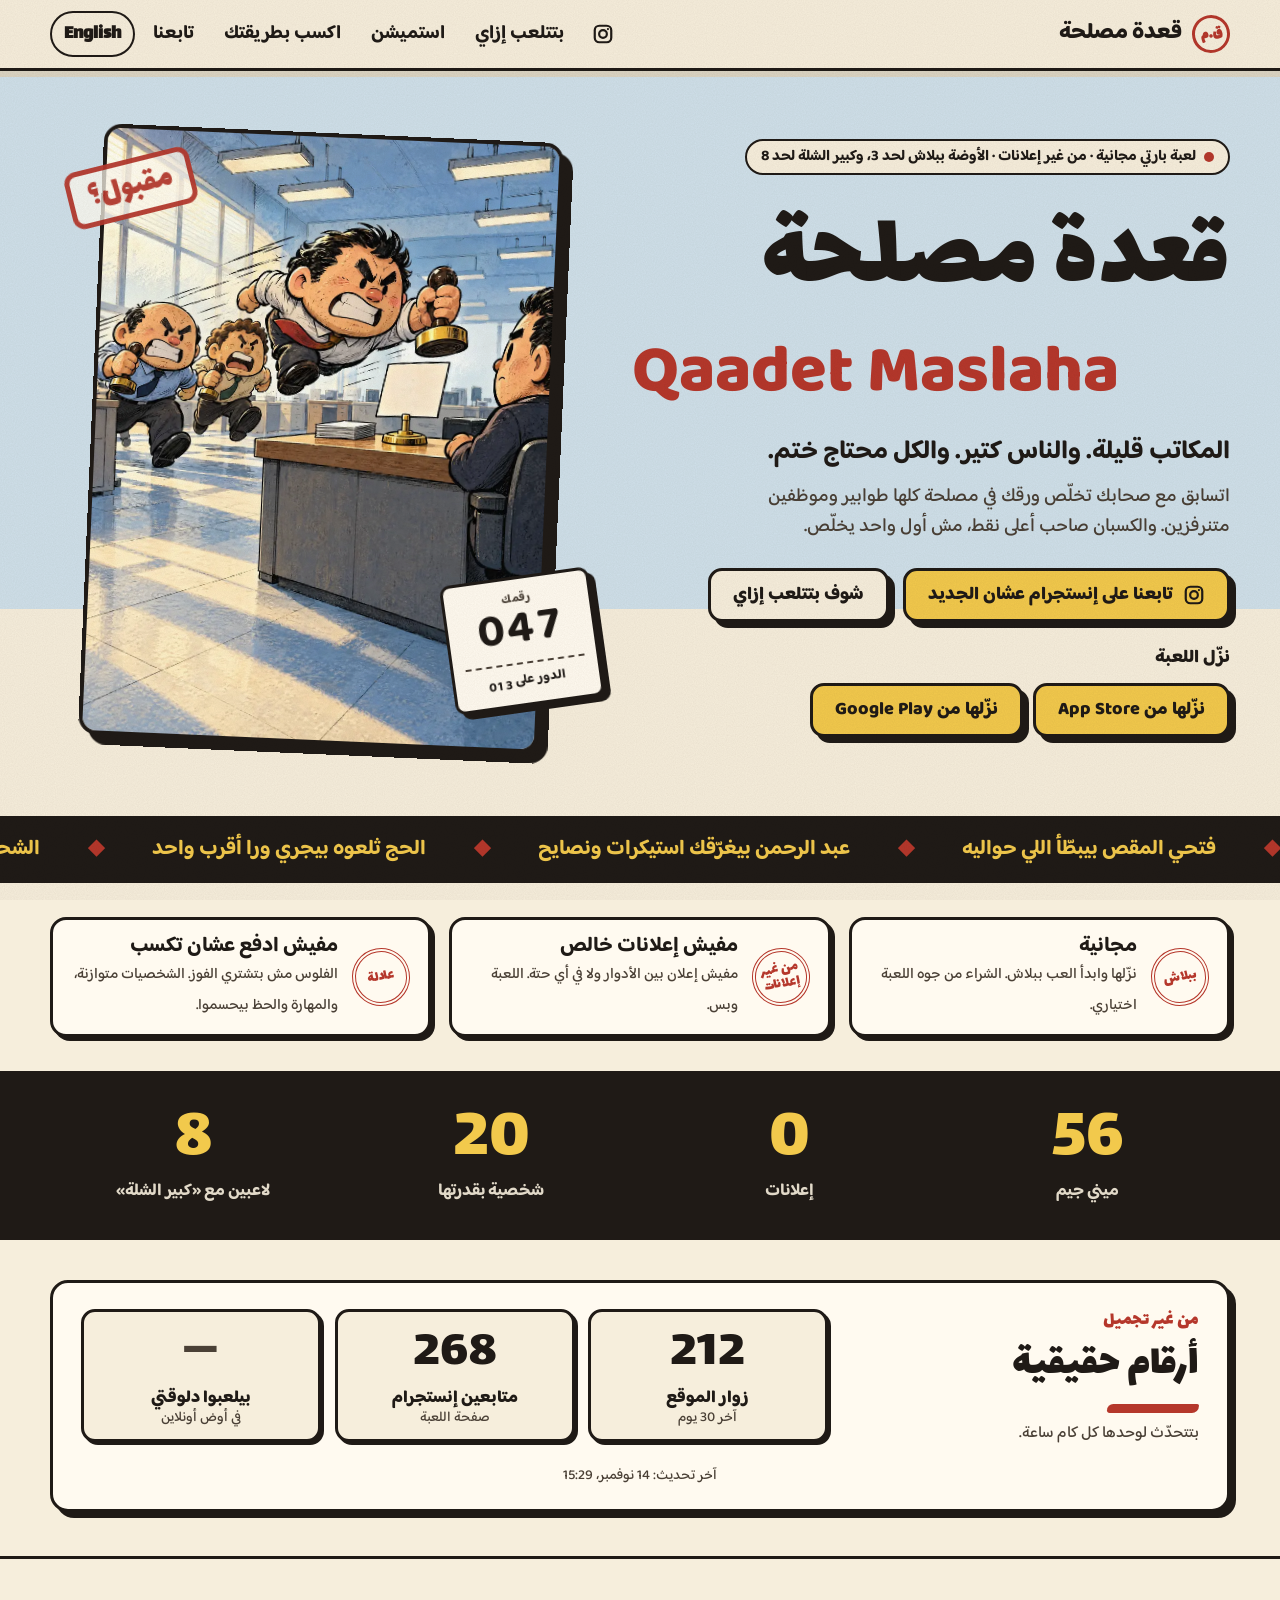
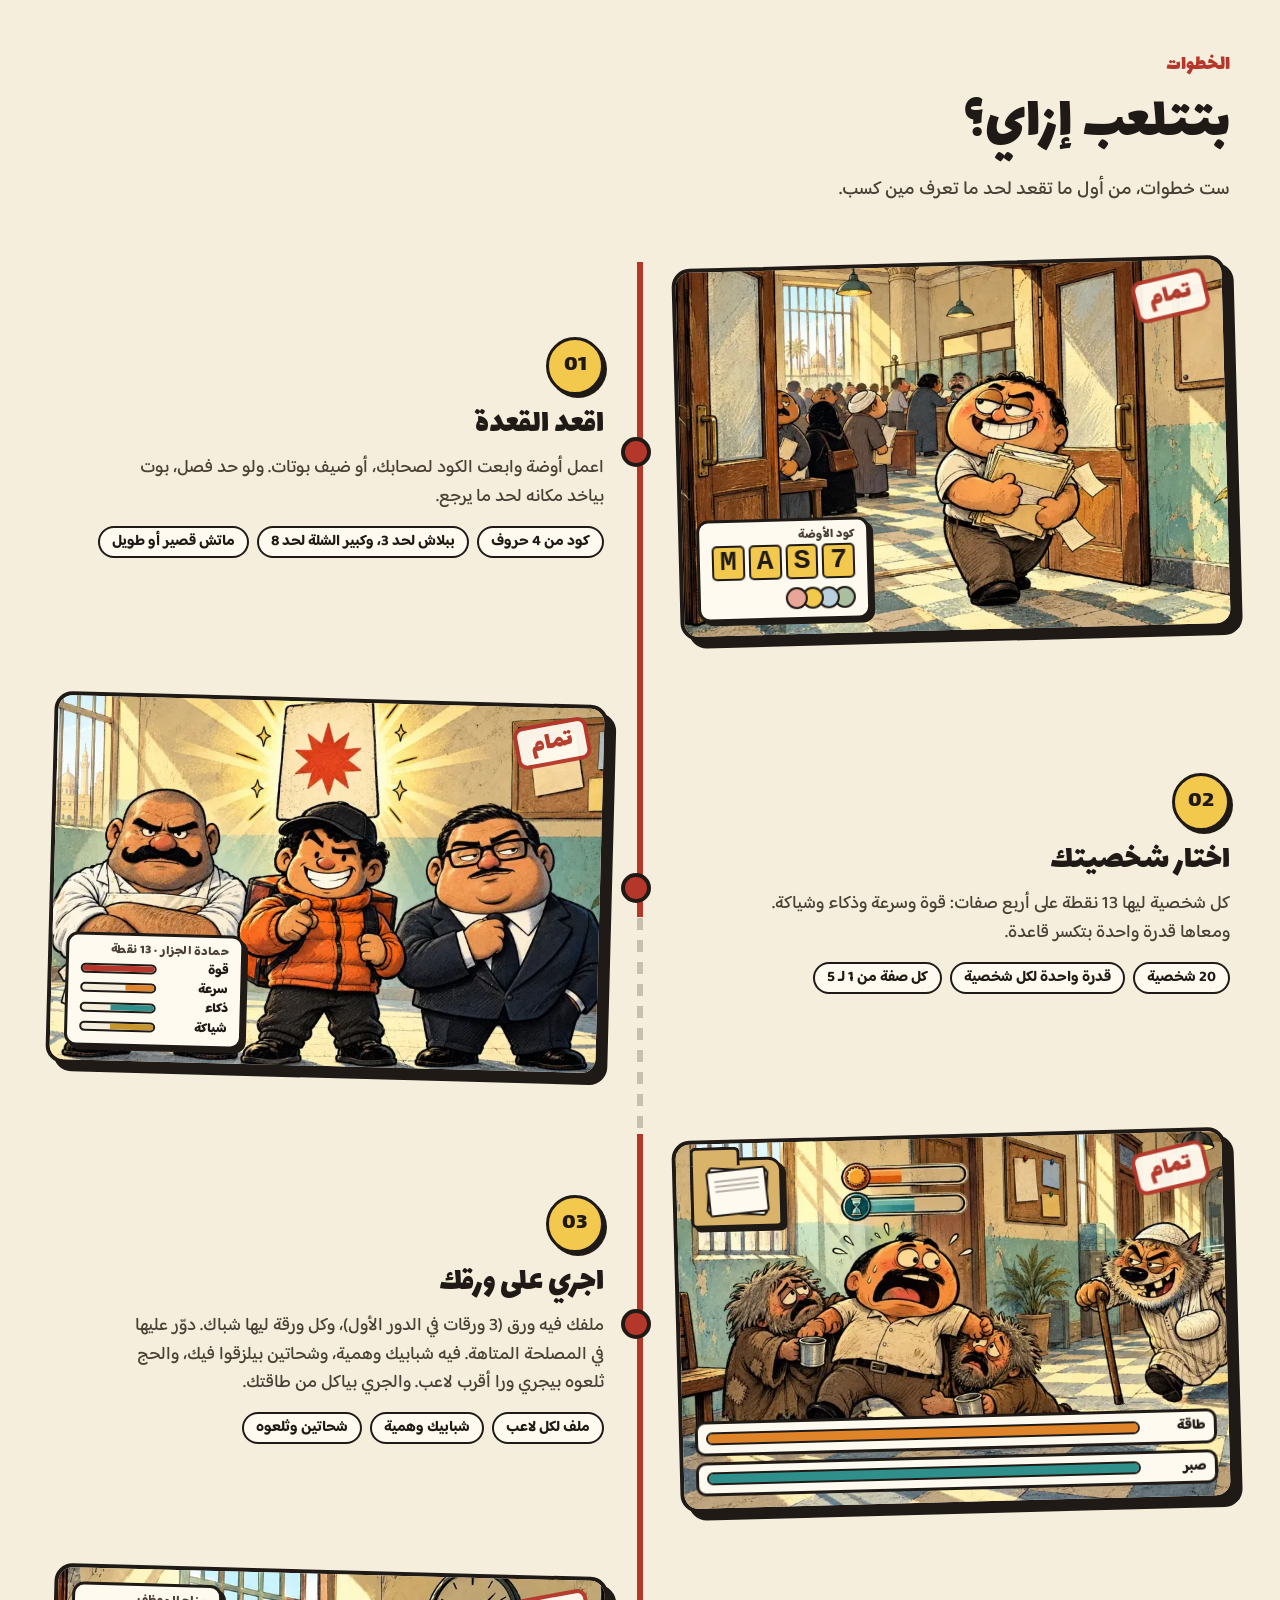
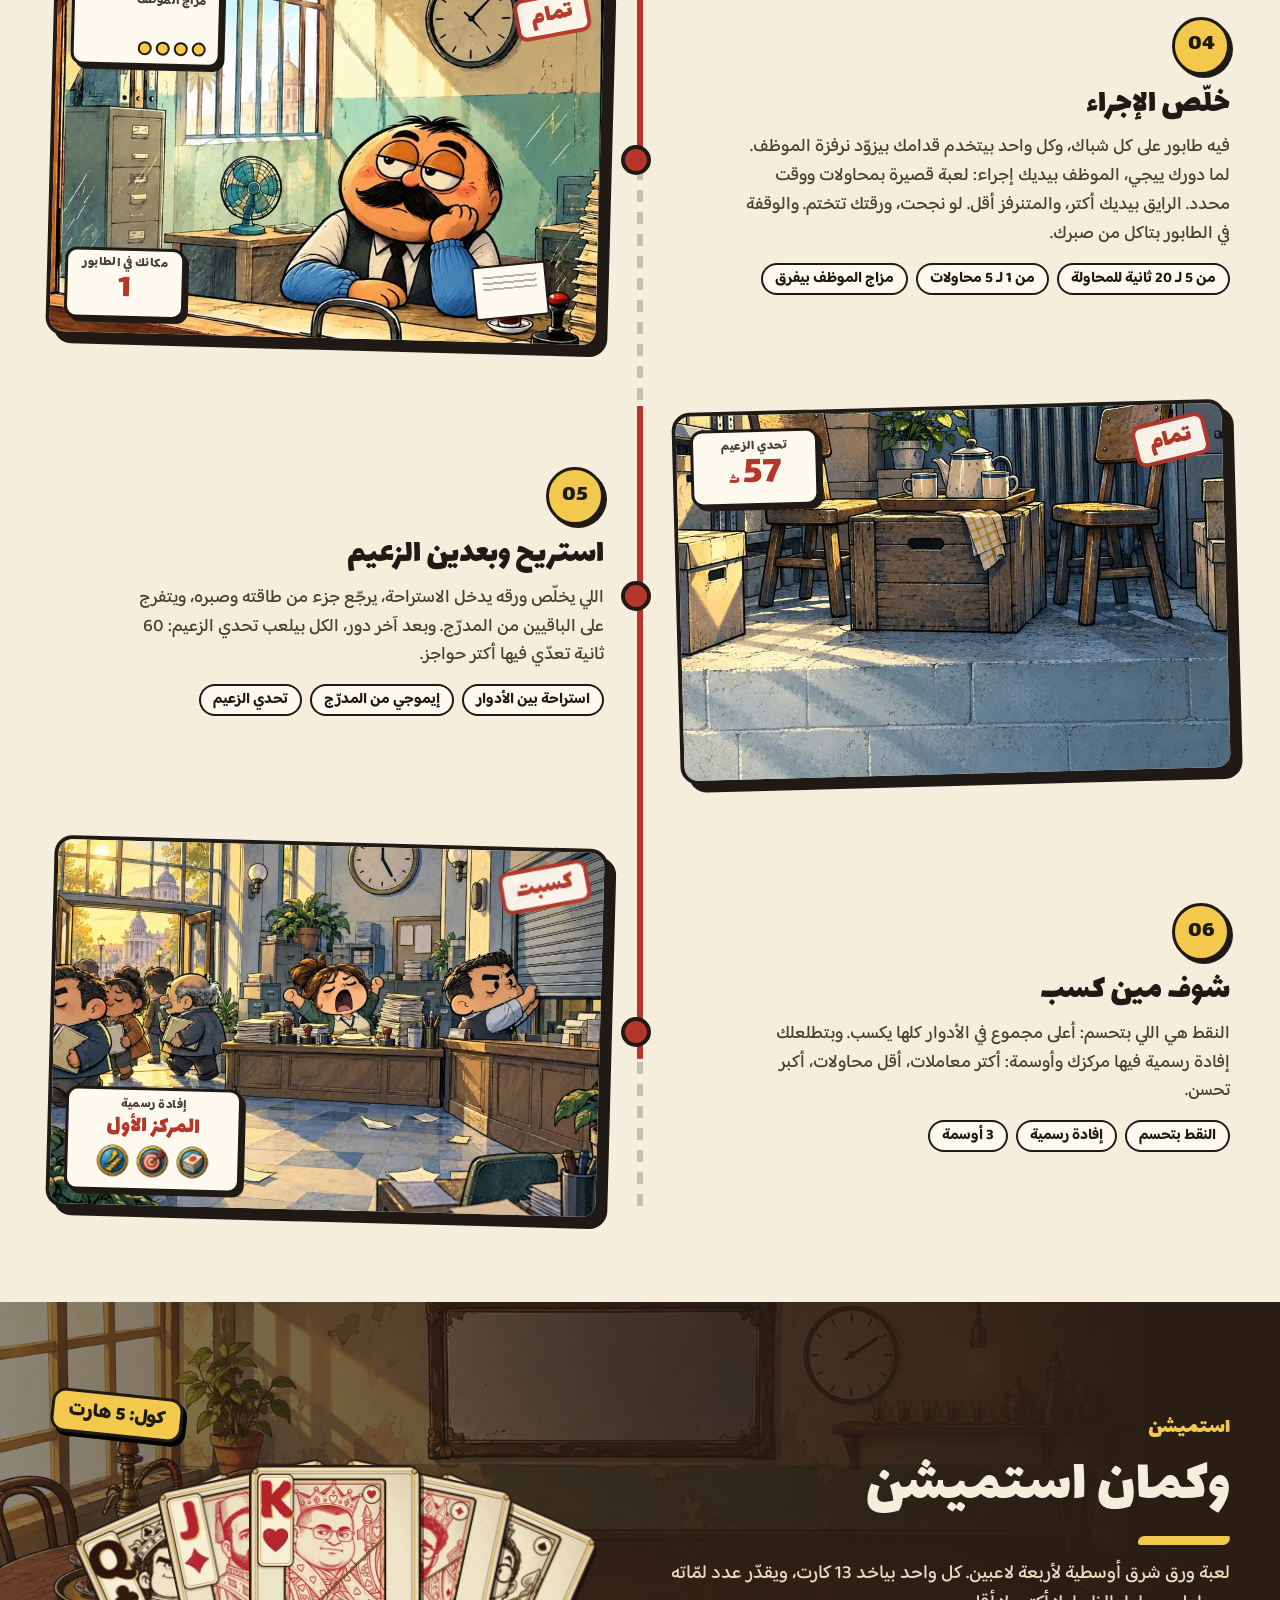
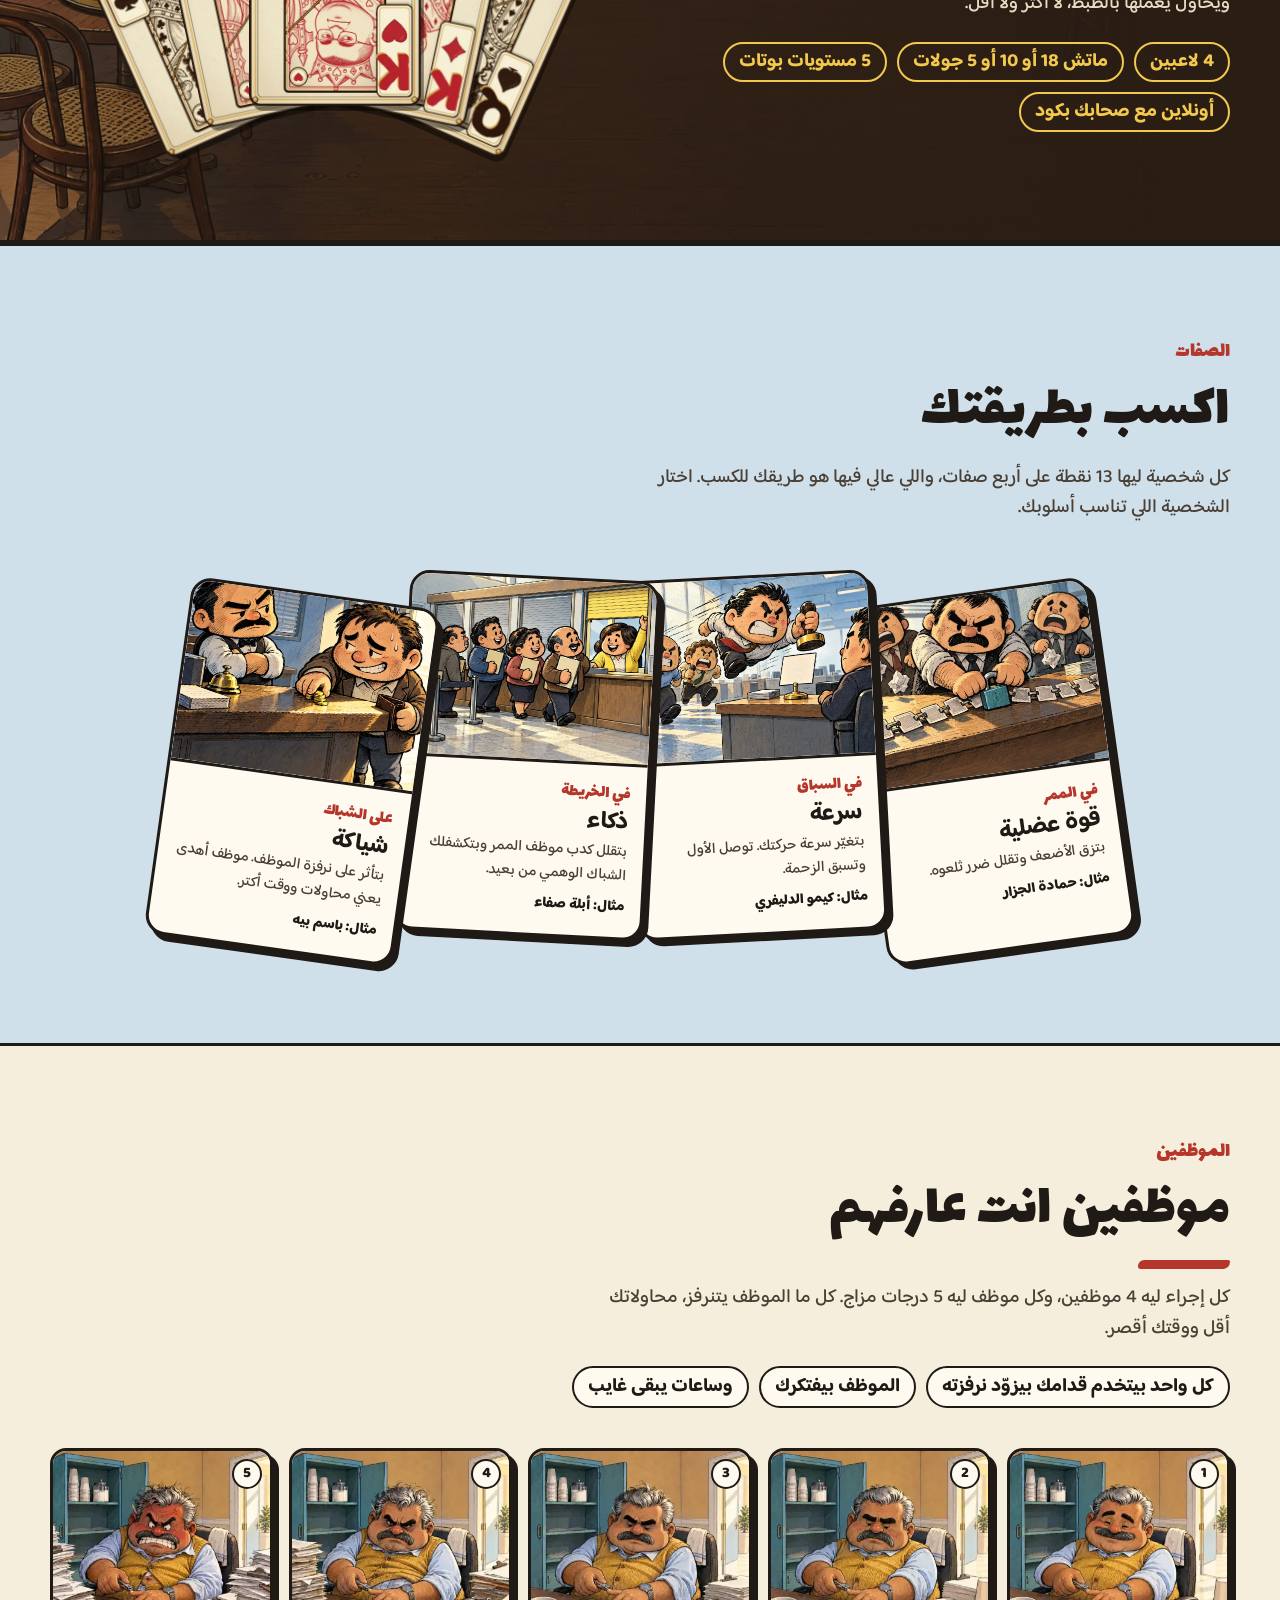
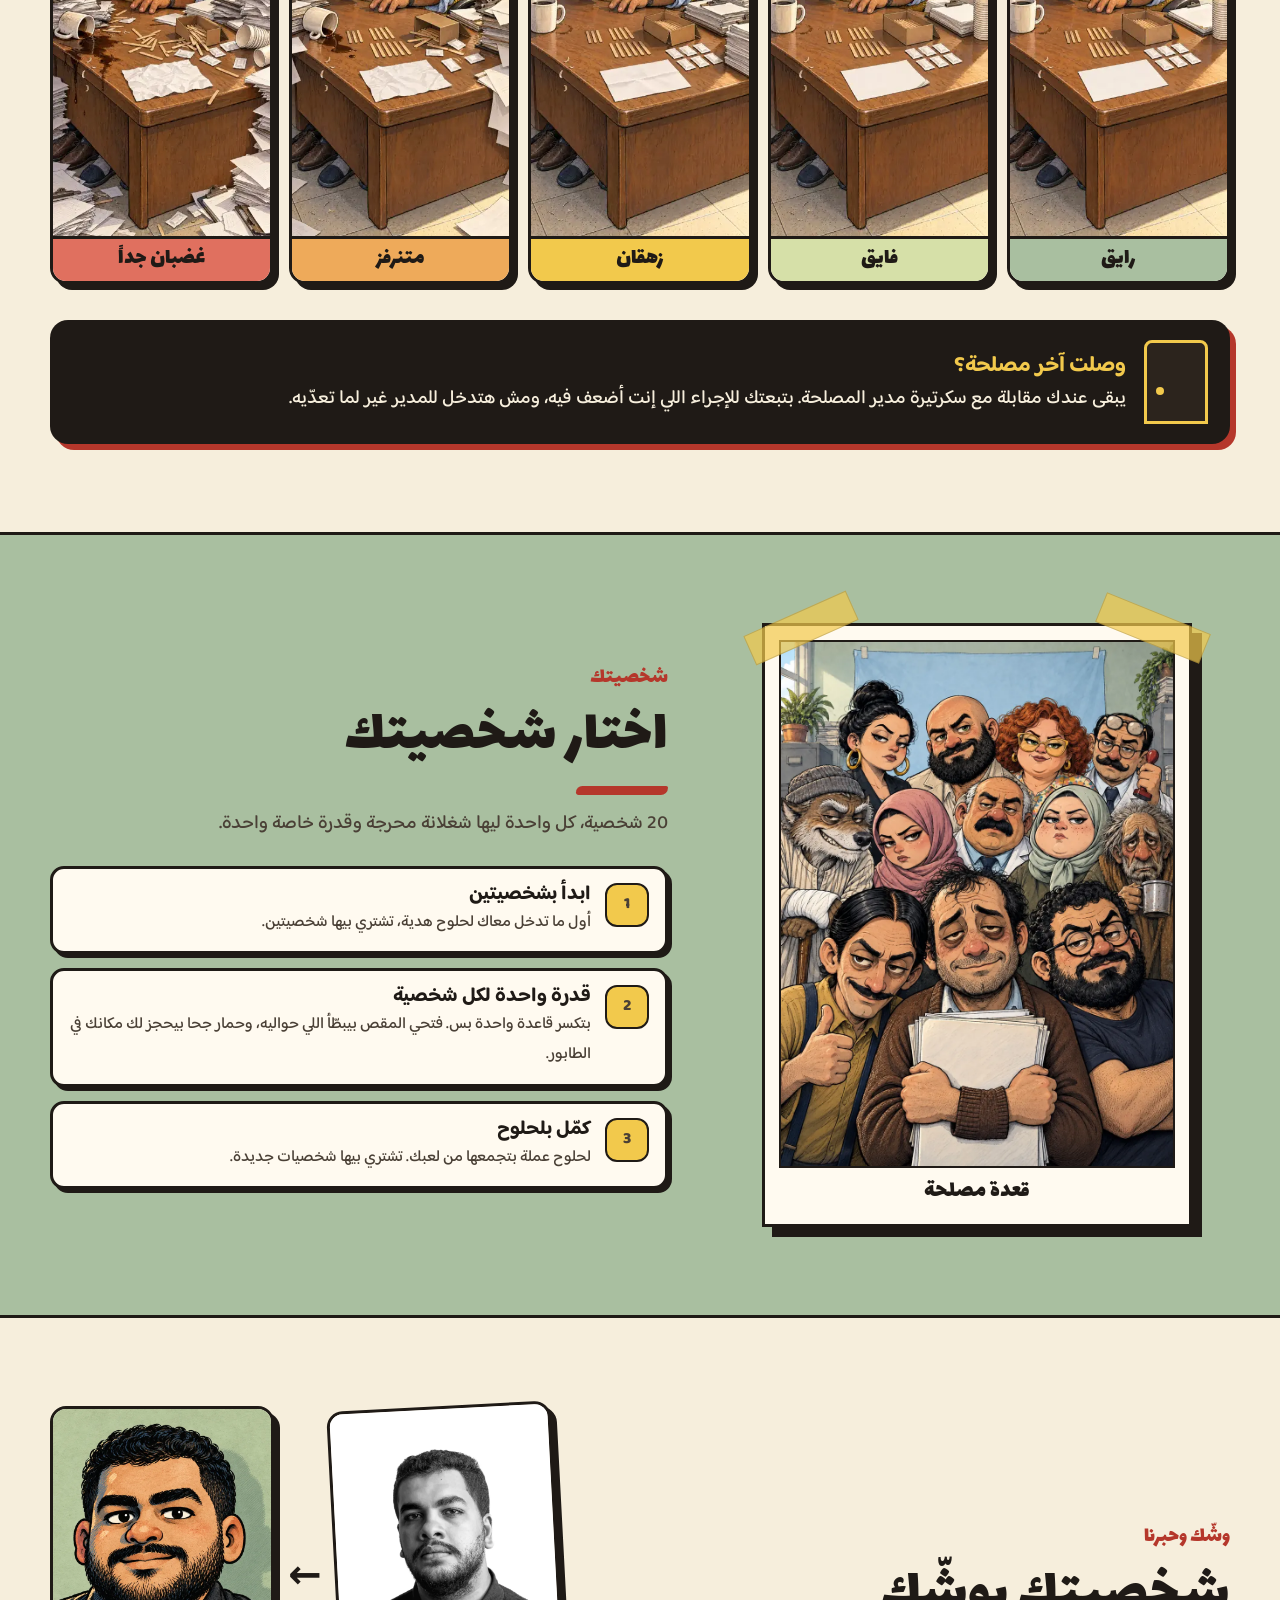
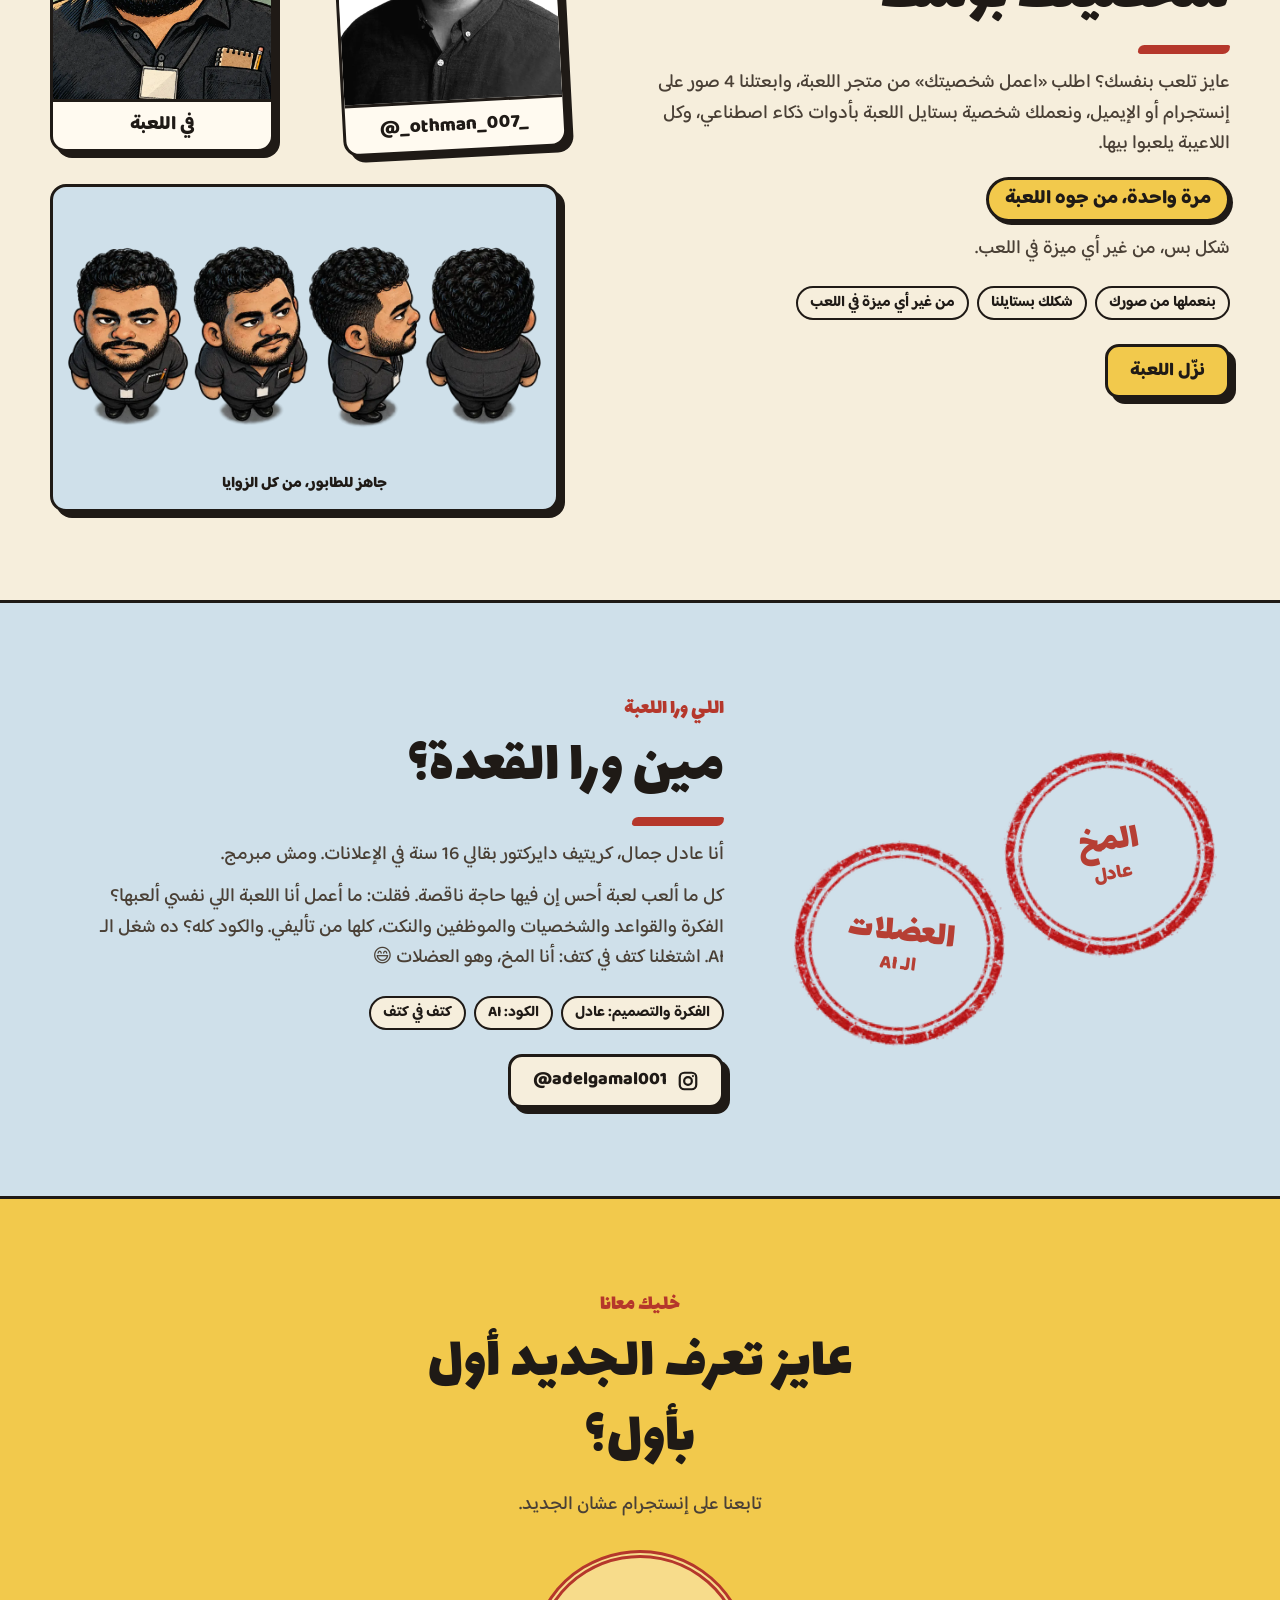
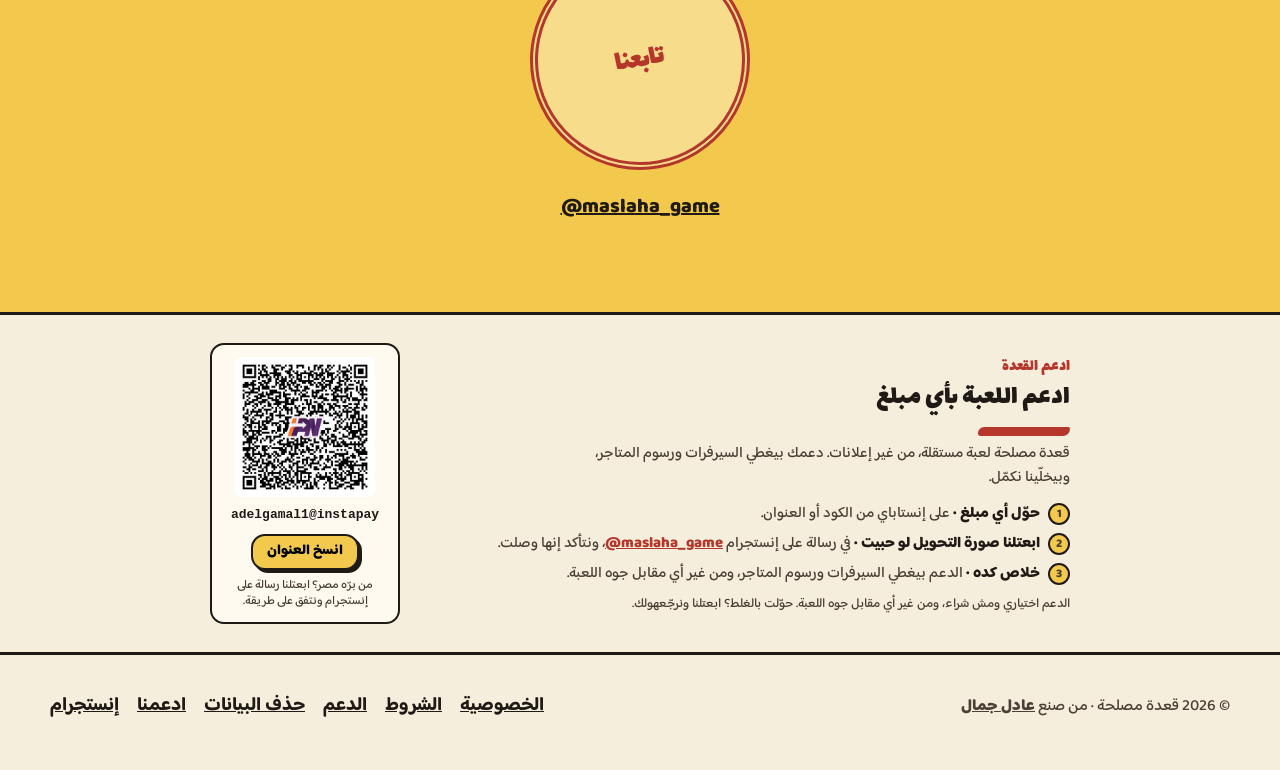
==== commit 96f1463a: "site: Google Play LIVE (button beside App Store) + the website date 2026-11-14 (SITE-STORE-BUTTONS 5" ====
--- a/index.html
+++ b/index.html
@@ -6,7 +6,7 @@
 <meta name="theme-color" content="#cfe0ea">
 <meta name="referrer" content="no-referrer">
 <title>قعدة مصلحة | لعبة بارتي مجانية عن ورق المصالح</title>
-<meta name="description" content="اتسابق مع صحابك تخلّص ورقك في المصلحة. وكمان استميشن، لعبة ورق شرق أوسطية. مجانية، من غير إعلانات، ومفيش ادفع عشان تكسب. على iPhone دلوقتي، وأندرويد قريب.">
+<meta name="description" content="اتسابق مع صحابك تخلّص ورقك في المصلحة. وكمان استميشن، لعبة ورق شرق أوسطية. مجانية، من غير إعلانات، ومفيش ادفع عشان تكسب. على iPhone وأندرويد.">
 <meta property="og:title" content="قعدة مصلحة">
 <meta property="og:description" content="المكاتب قليلة. والناس كتير. والكل محتاج ختم. مجانية ومن غير إعلانات.">
 <link rel="canonical" href="https://maslahagame.com/">
@@ -38,7 +38,7 @@
       <a class="btn" href="https://www.instagram.com/maslaha_game" data-cta="hero" rel="noopener noreferrer"><svg viewBox="0 0 24 24" width="22" height="22" aria-hidden="true" fill="none" stroke="currentColor" stroke-width="2.4"><rect x="3" y="3" width="18" height="18" rx="5"/><circle cx="12" cy="12" r="4.2"/><circle cx="17.4" cy="6.6" r="1.2" fill="currentColor" stroke="none"/></svg>تابعنا على إنستجرام عشان الجديد</a>
       <a class="btn ghost" href="#how">شوف بتتلعب إزاي</a>
     </div>
-    <div class="stores" id="get" role="group" aria-label="نزّل اللعبة"><b class="get-h">نزّل اللعبة</b><a class="btn" href="https://apps.apple.com/eg/app/id6815344684" rel="noopener noreferrer">نزّلها من App Store</a><span class="store">على Google Play قريب</span></div>
+    <div class="stores" id="get" role="group" aria-label="نزّل اللعبة"><b class="get-h">نزّل اللعبة</b><a class="btn" href="https://apps.apple.com/eg/app/id6815344684" rel="noopener noreferrer">نزّلها من App Store</a><a class="btn" href="https://play.google.com/store/apps/details?id=com.adelgamal.qaadetmaslaha" rel="noopener noreferrer">نزّلها من Google Play</a></div>
   </div>
   <div class="art">
     <div class="frame"><img src="img/race.webp" width="900" height="1200" alt="تلات لاعيبة بينطّوا على مكتب الموظف وفي إيدهم أختام" fetchpriority="high"></div>
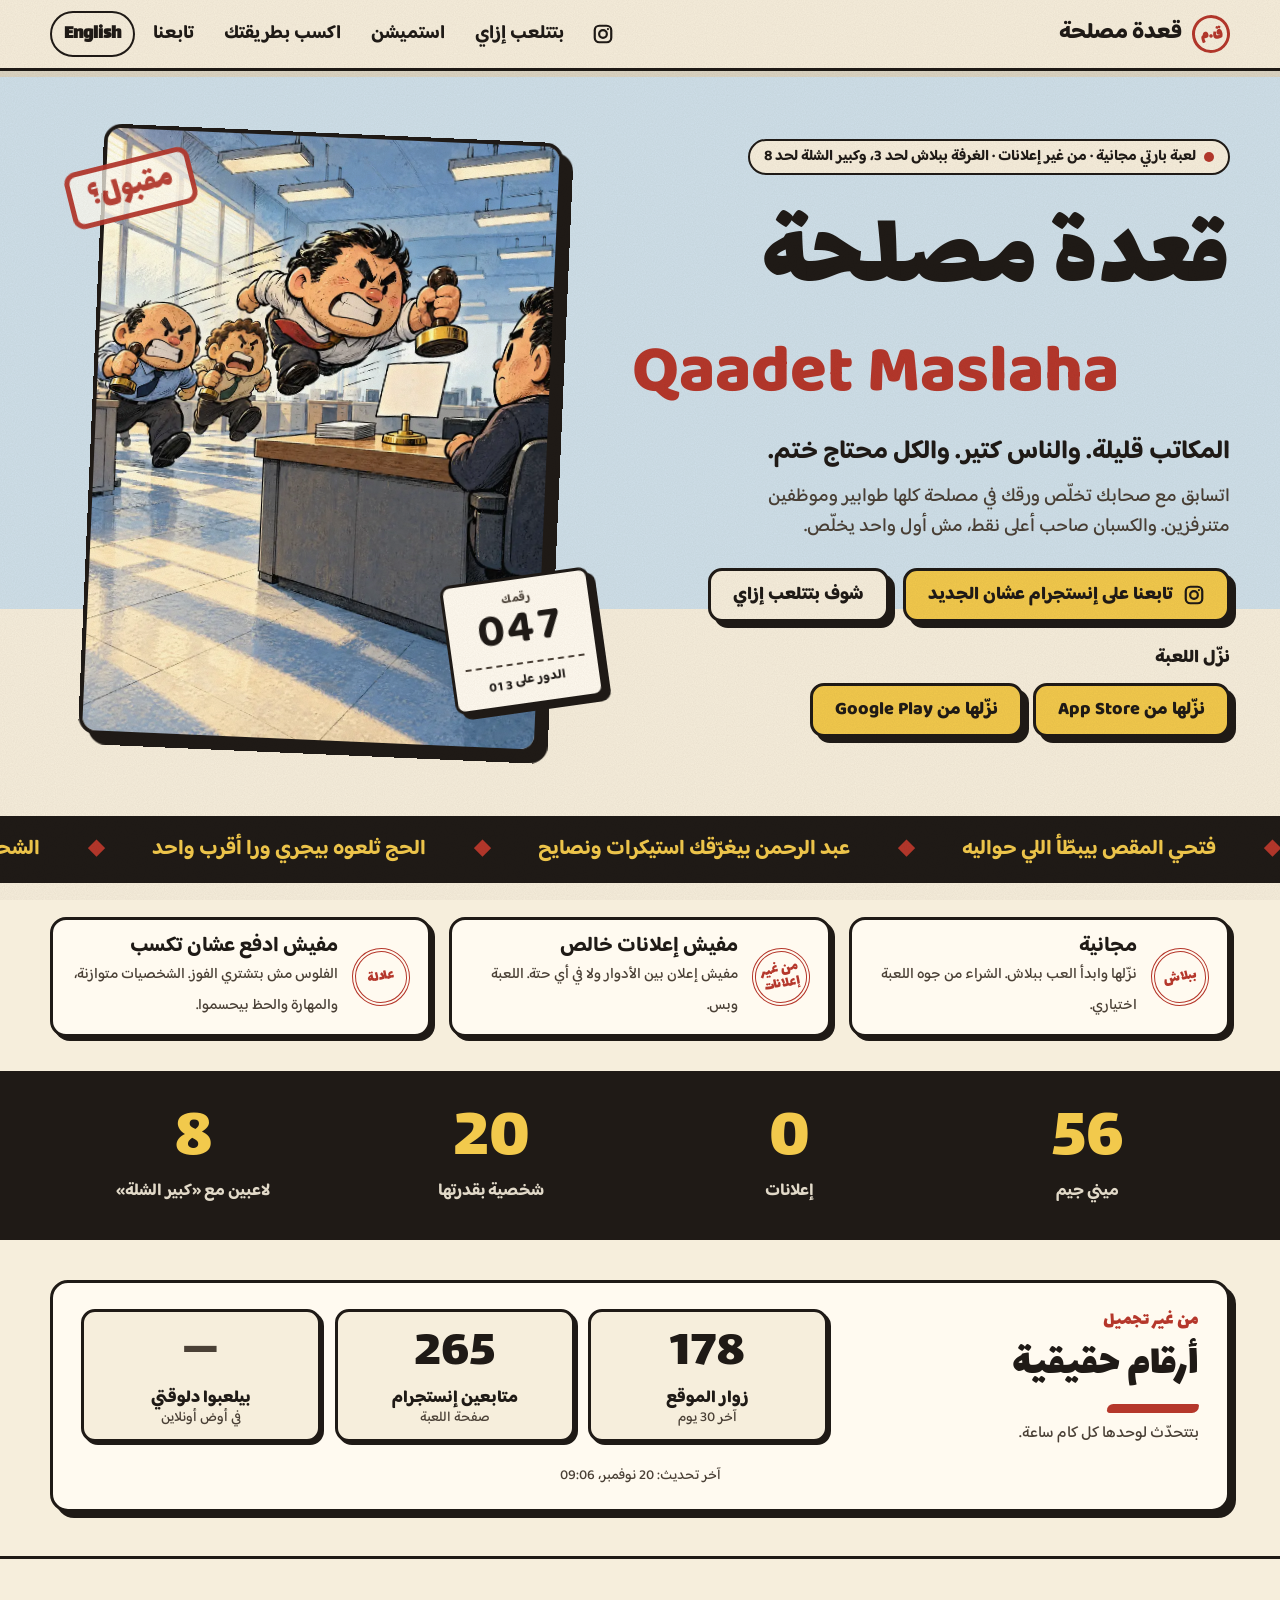
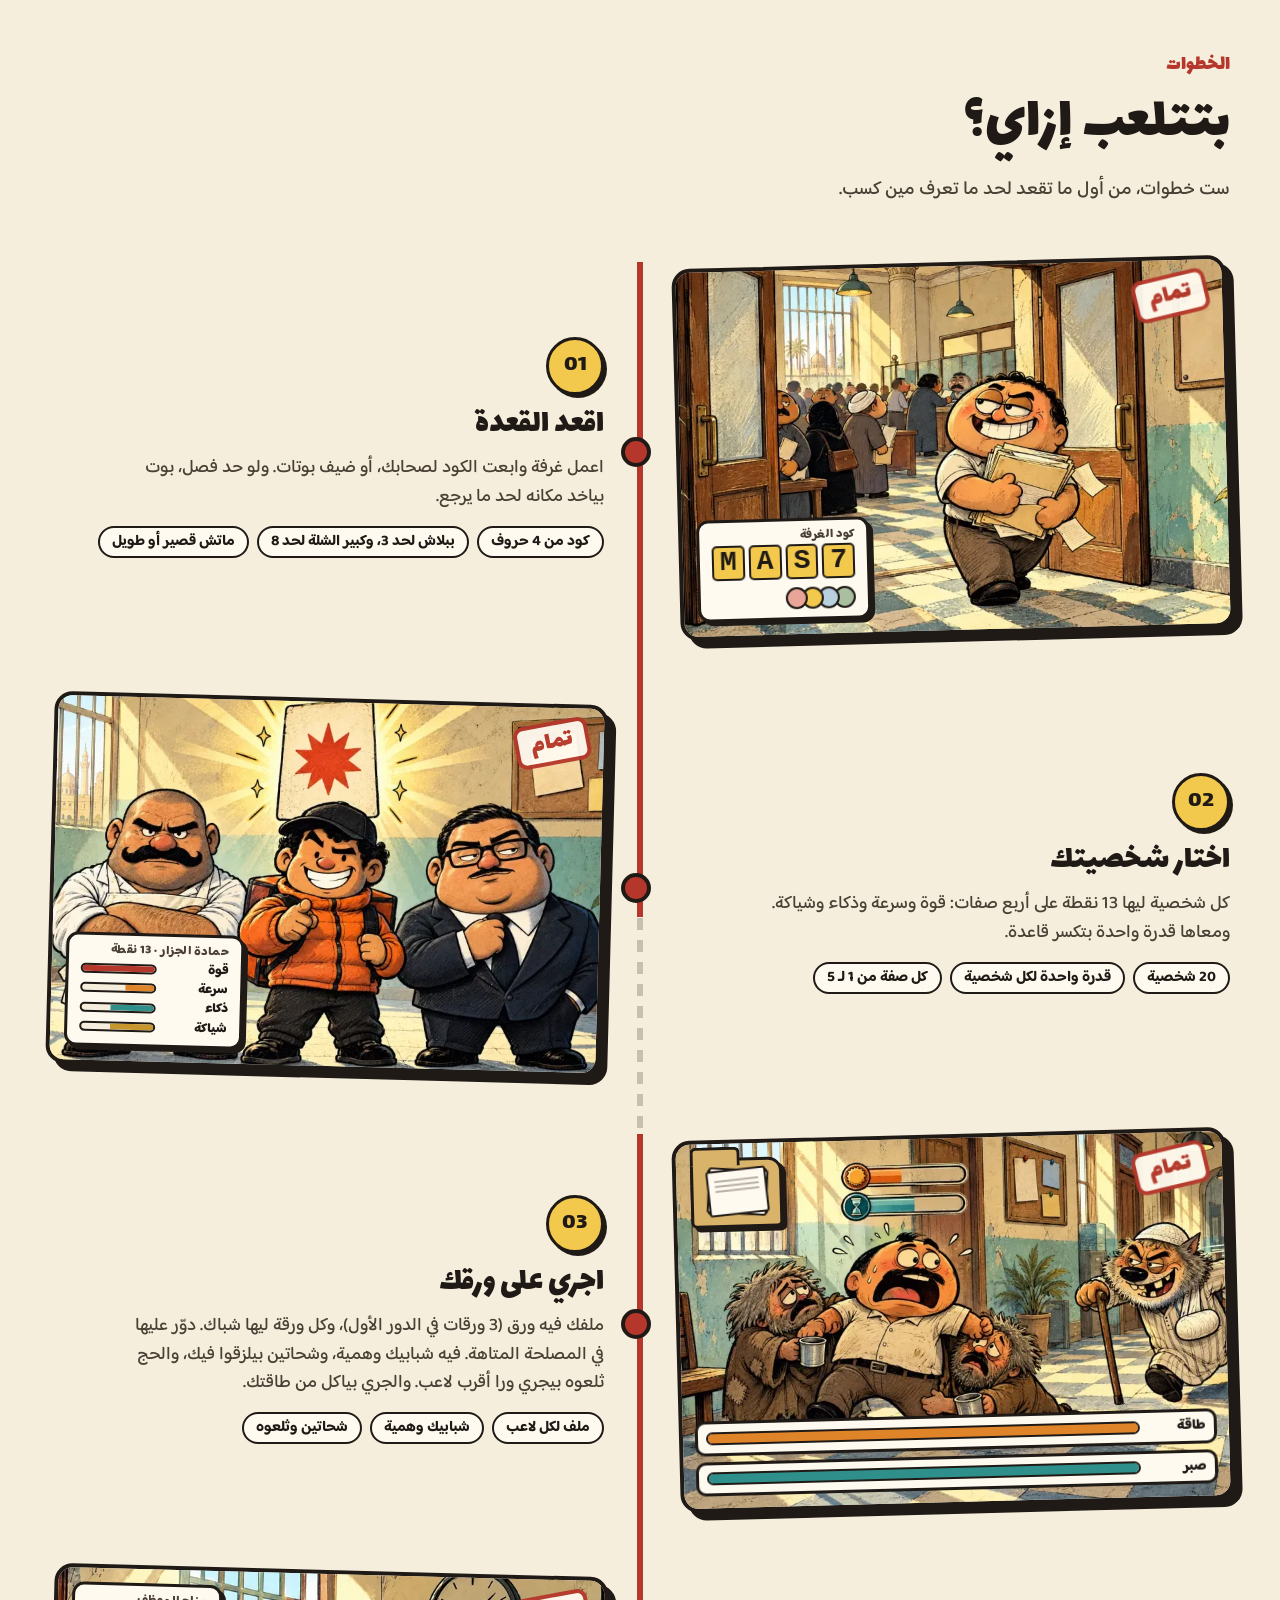
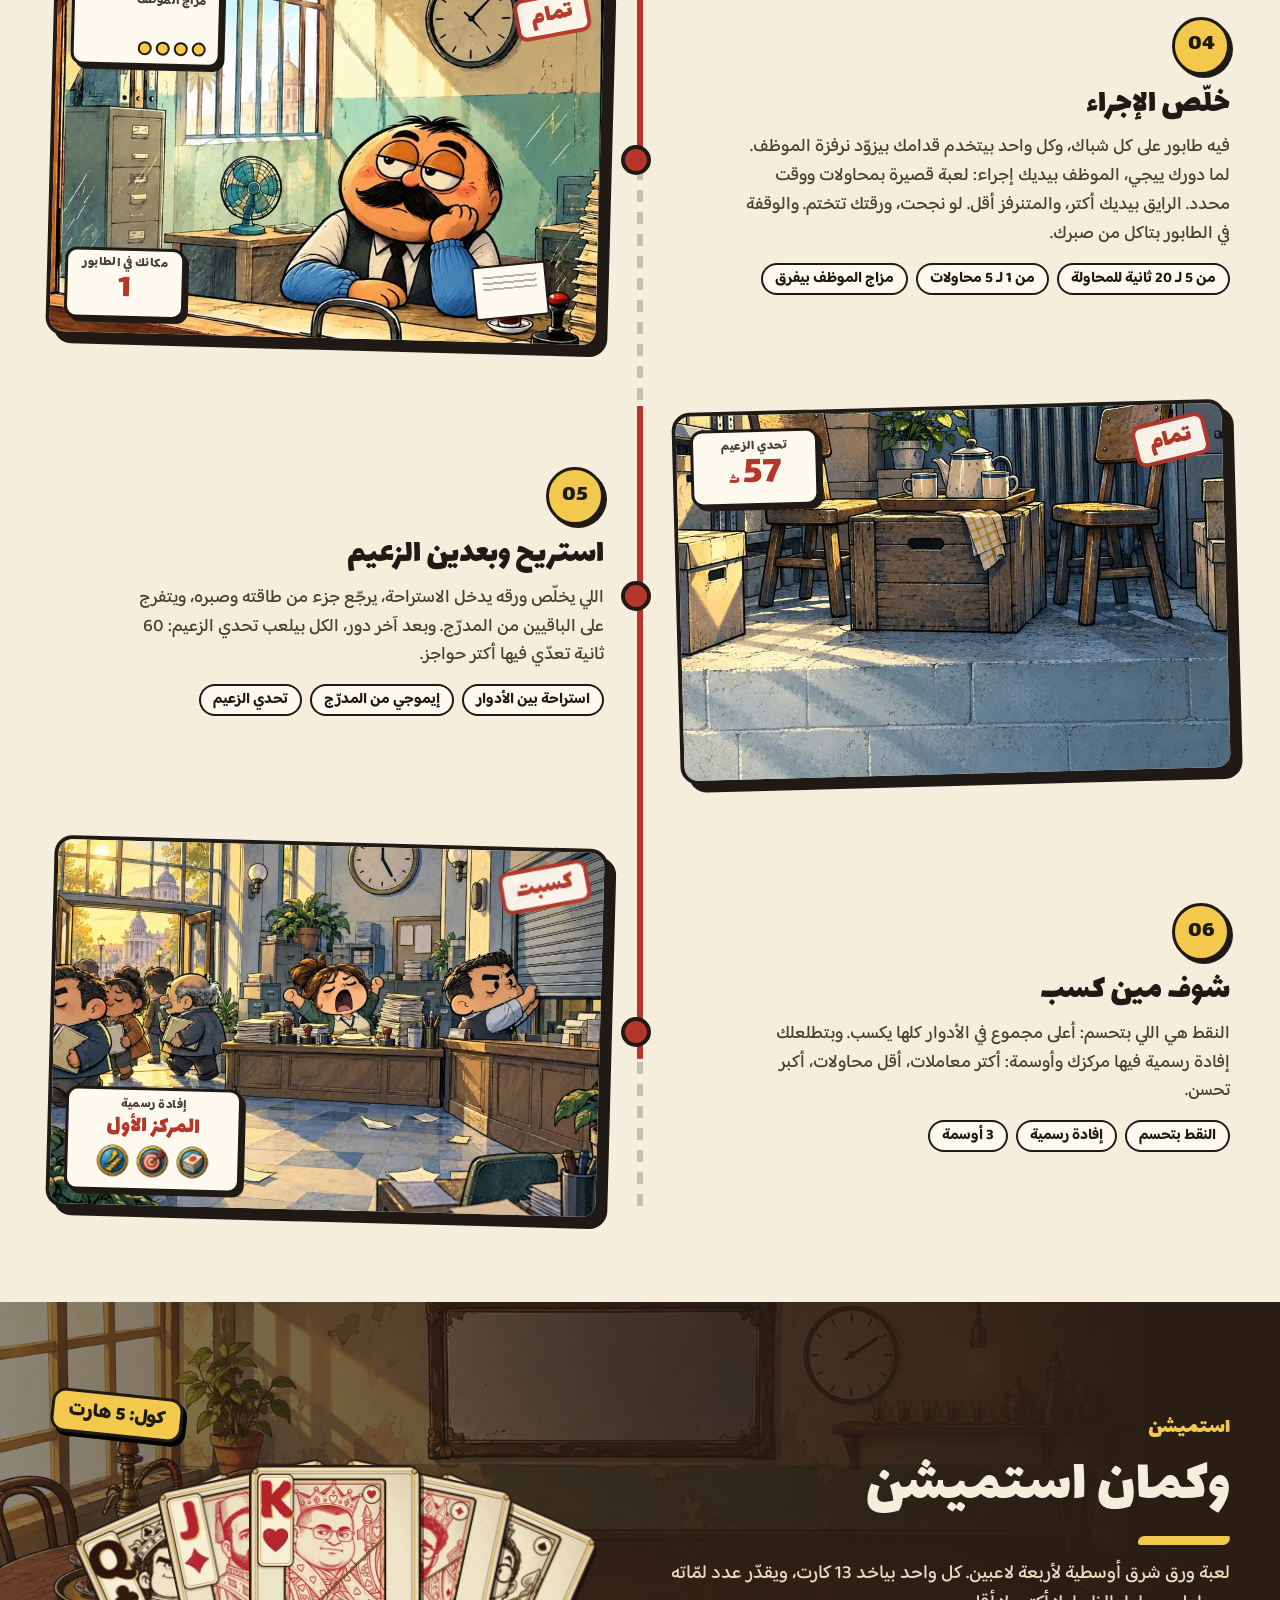
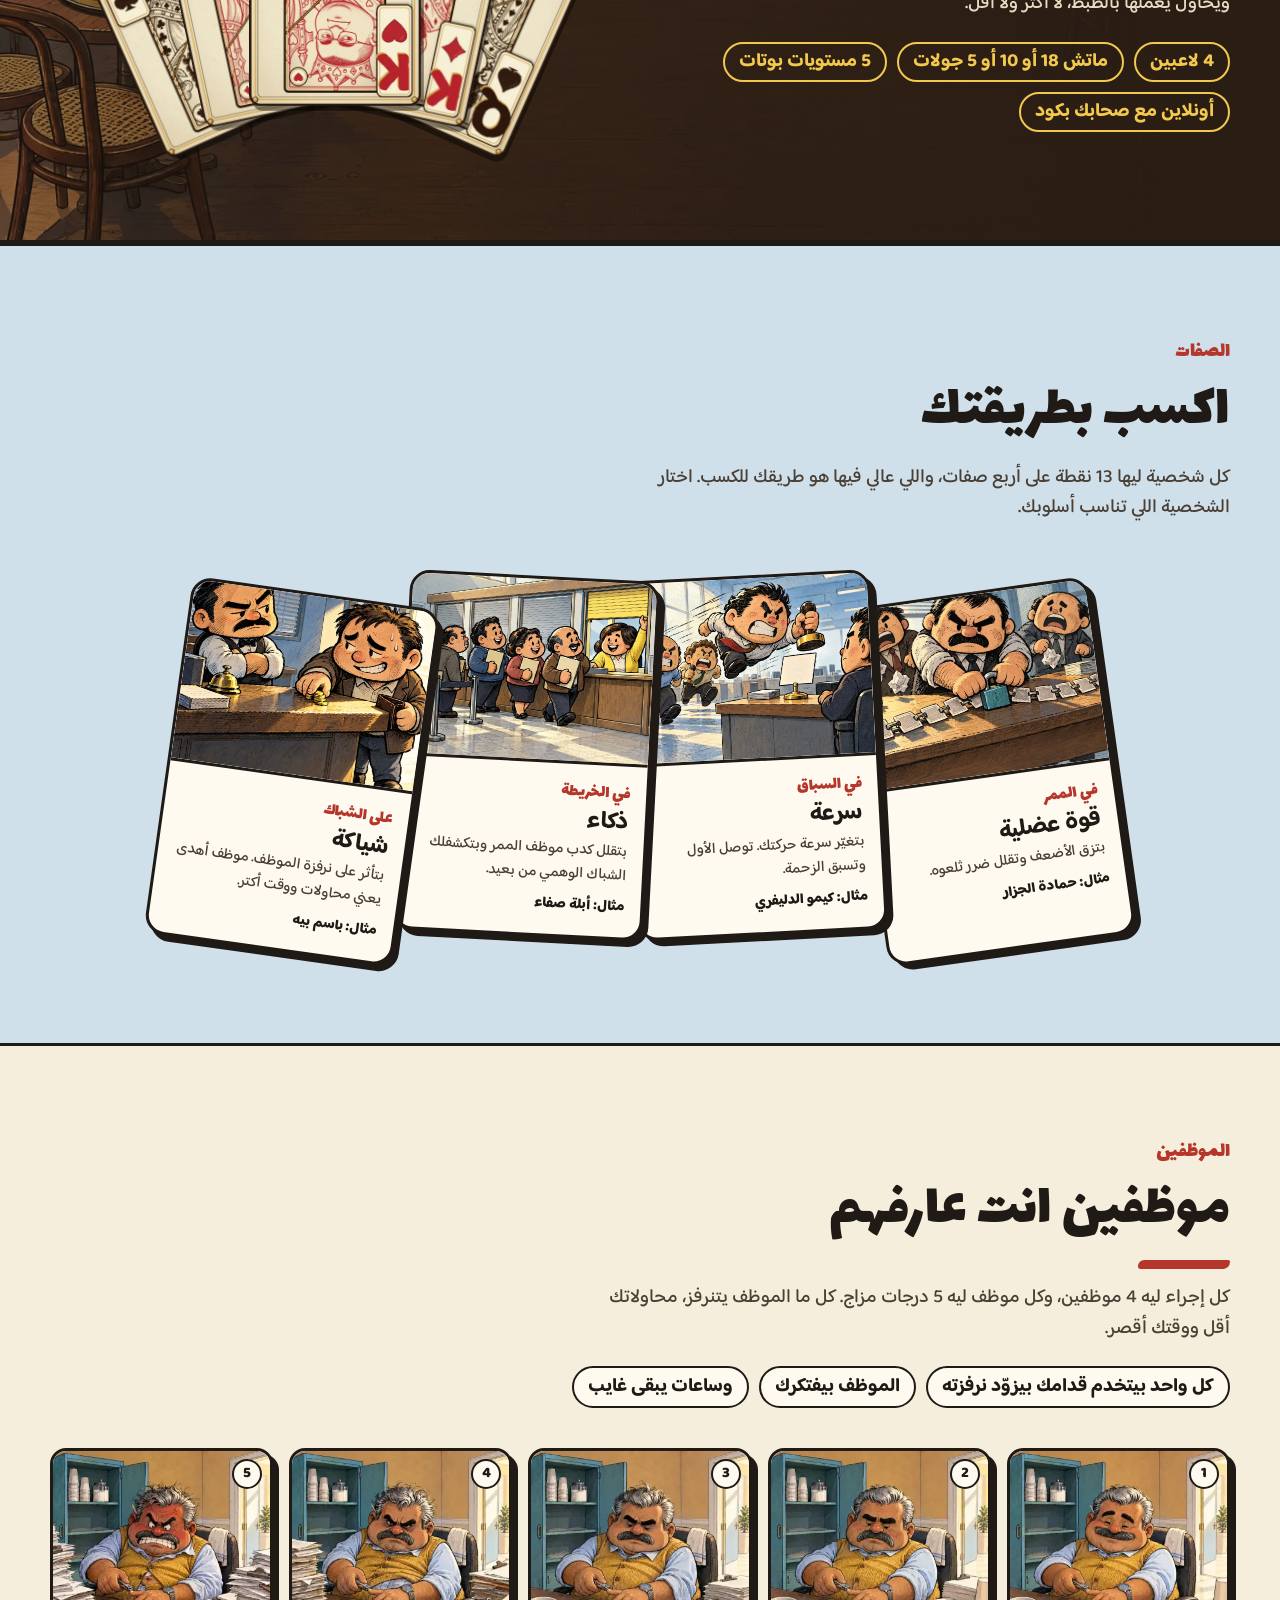
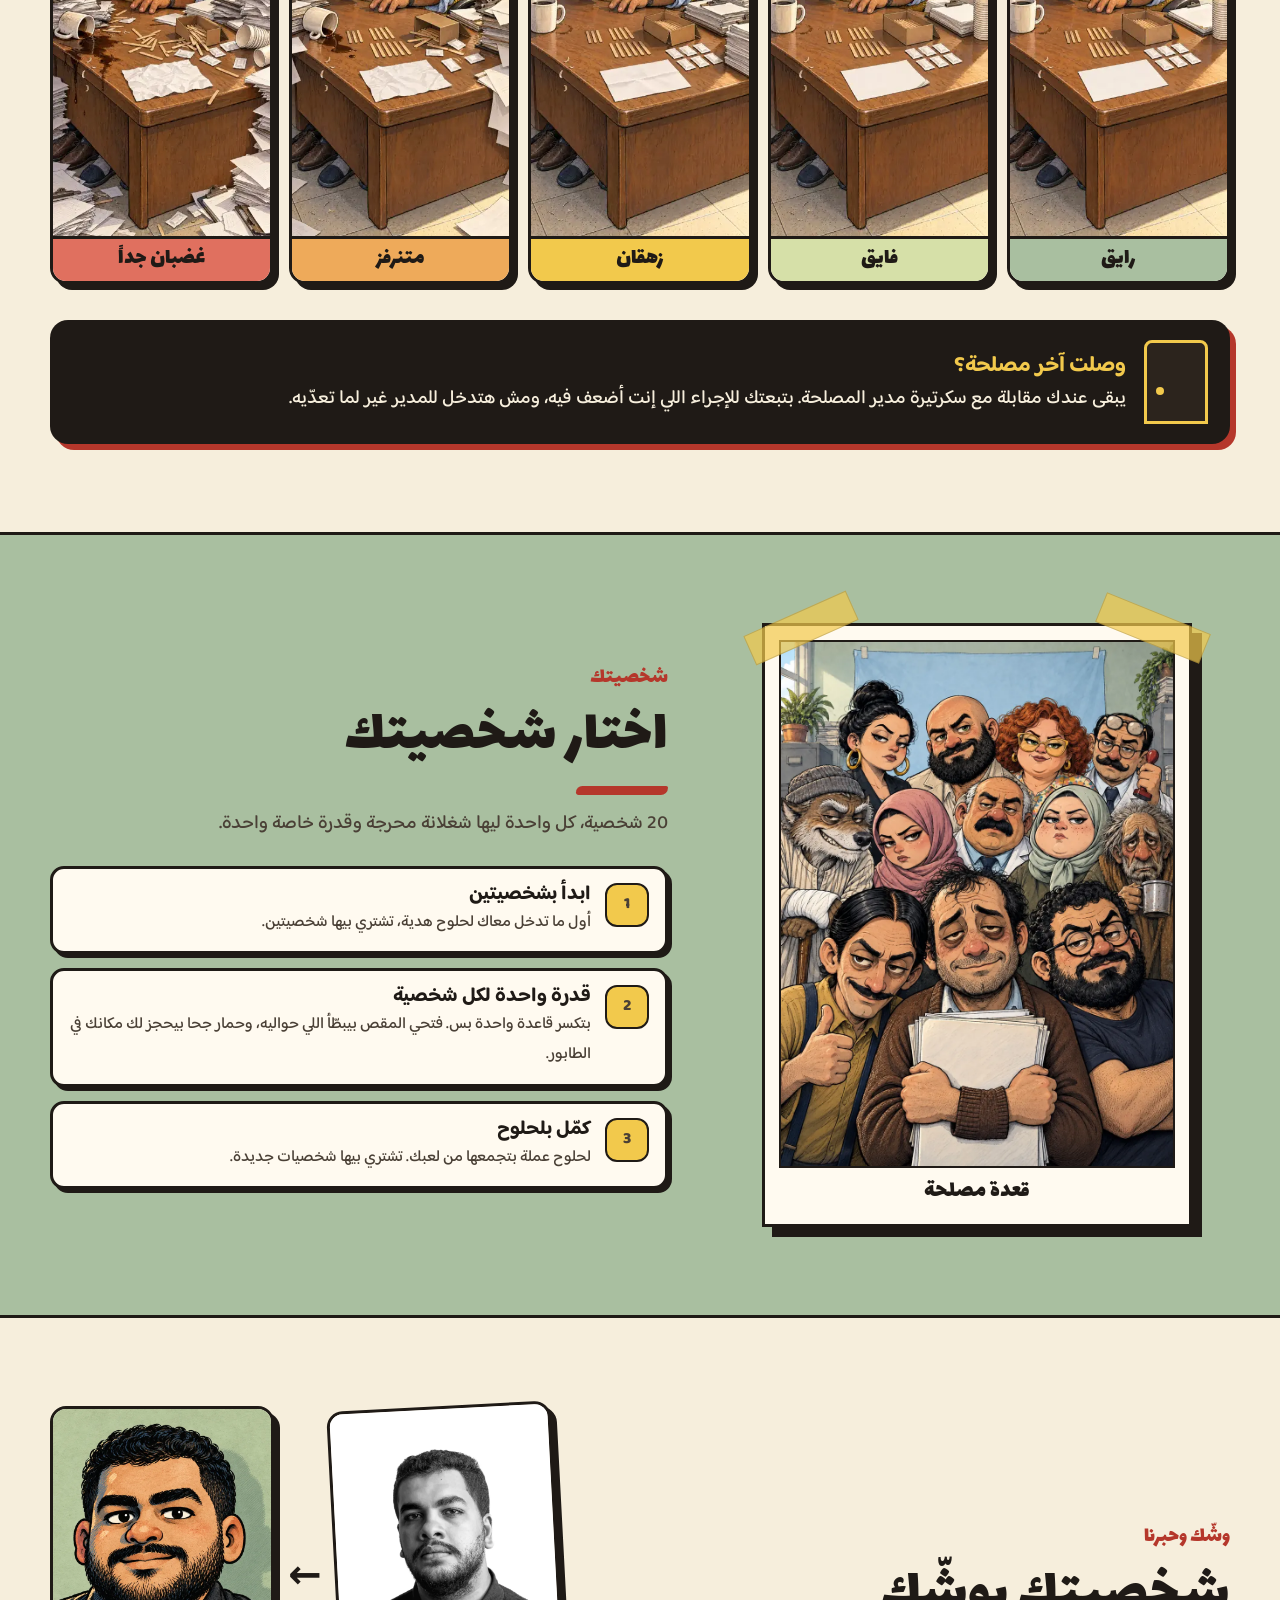
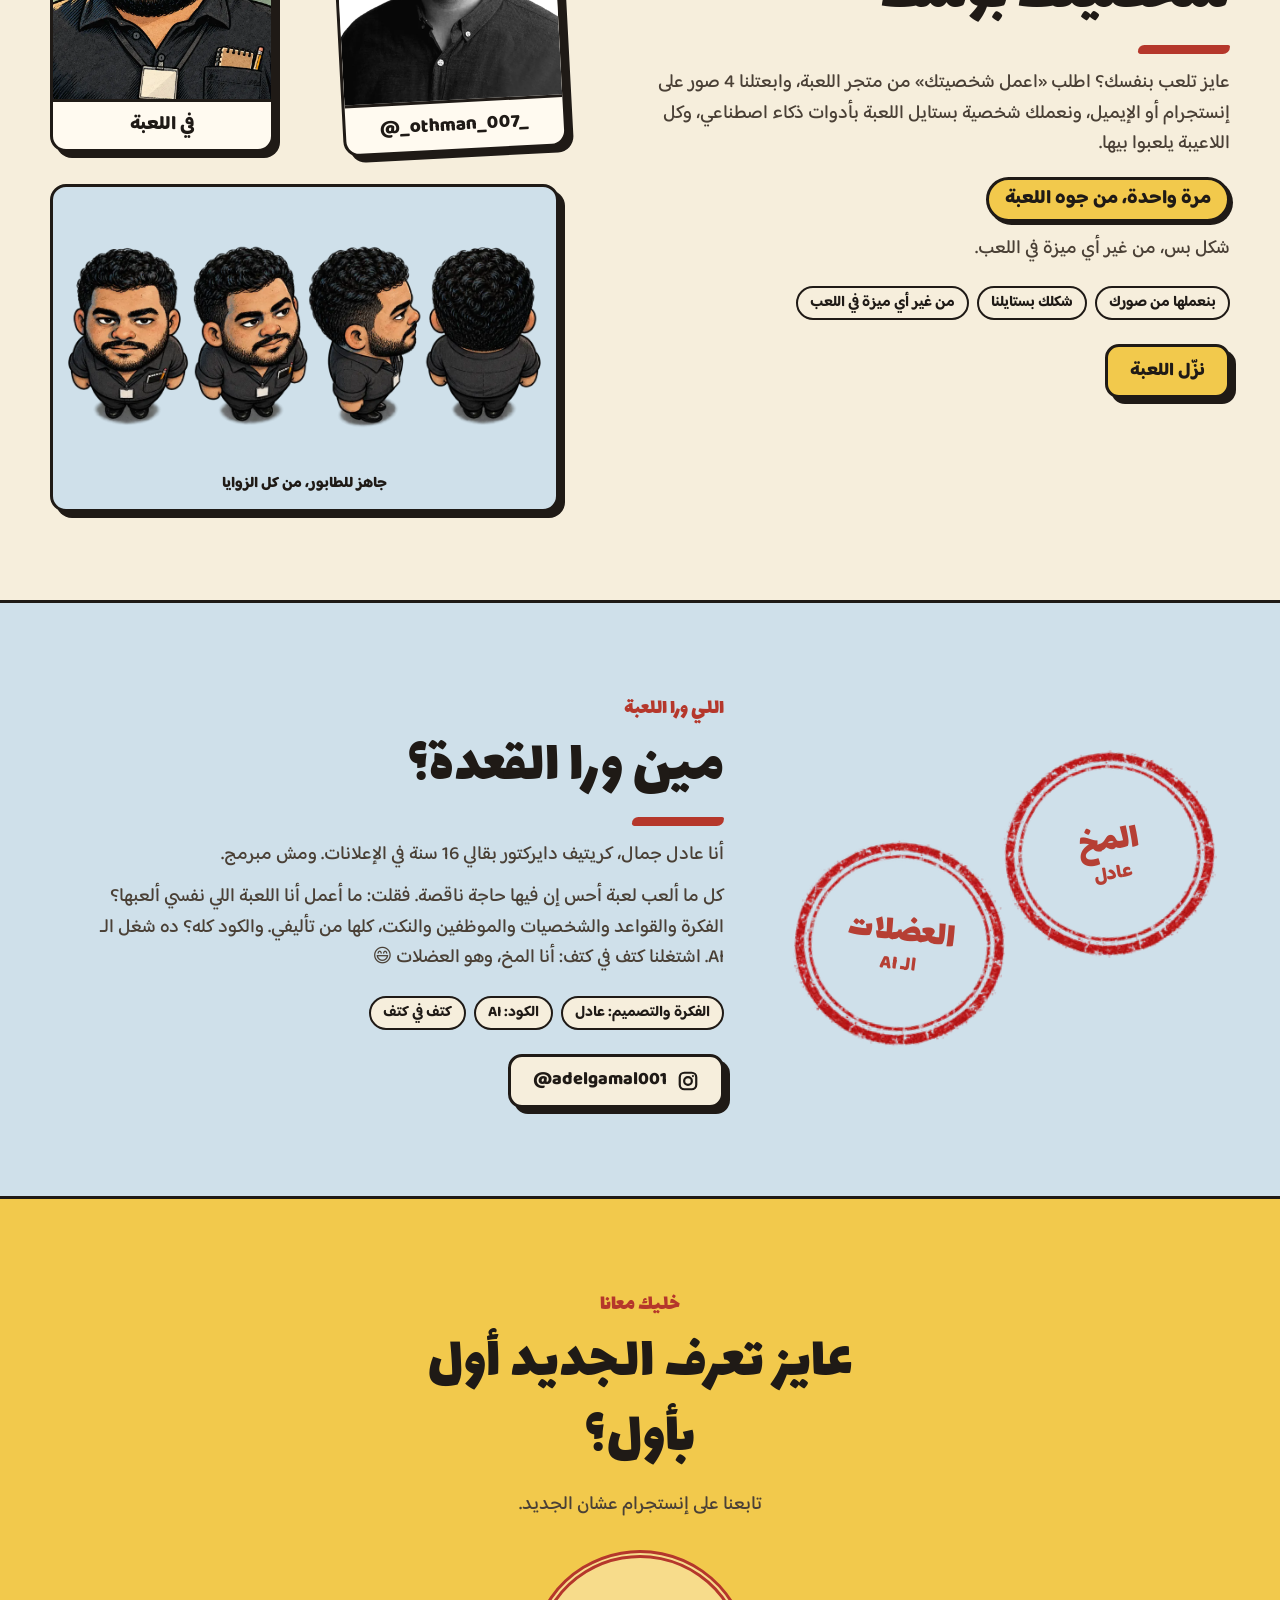
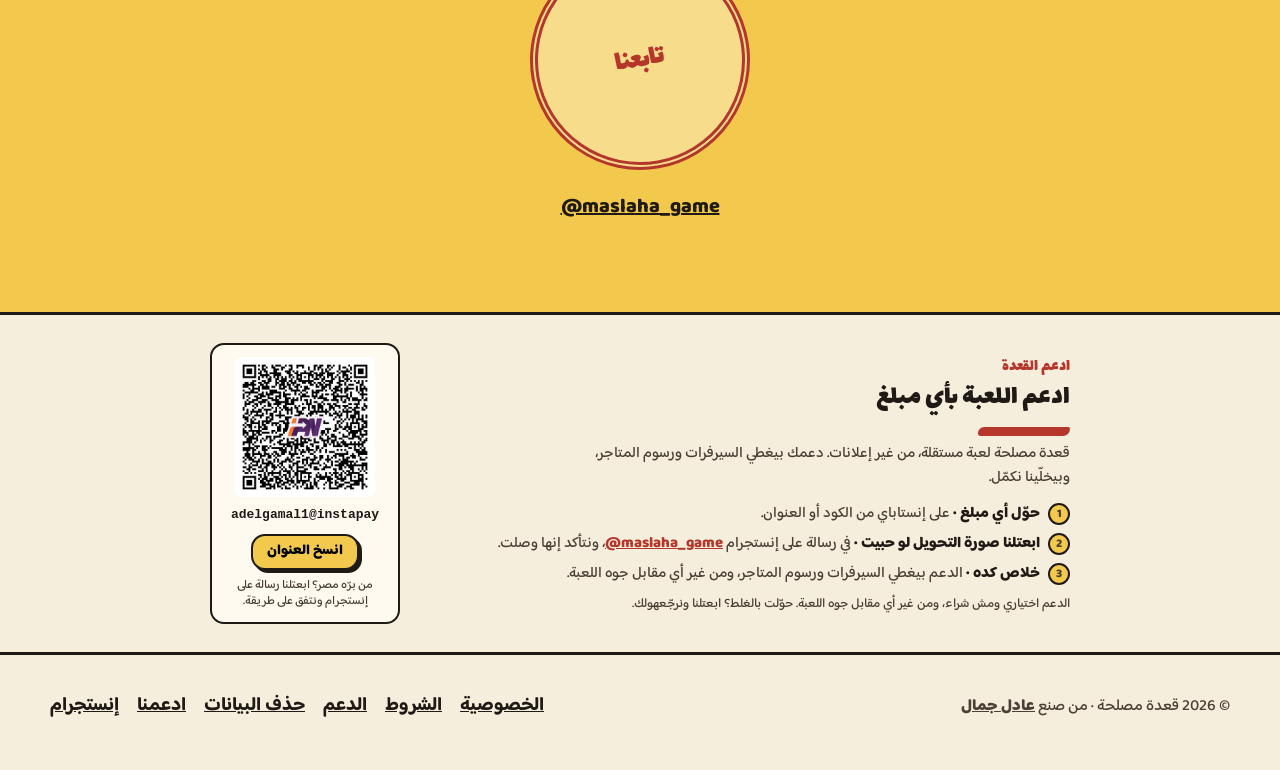
==== commit c31315a3: "site-repin: re-pin the legal pages to the 1.0.0 text at 66f5809e5 (order SITE-REPIN-1.0.0 r2 + r2.1)" ====
--- a/index.html
+++ b/index.html
@@ -30,7 +30,7 @@
 <main id="content">
 <div class="hero"><div class="papers" aria-hidden="true"><i style="--x:6%;--s:1;--d:-2s;--t:17s;--r0:-20deg;--dx:34px"></i><i style="--x:20%;--s:0.8;--d:-9s;--t:21s;--r0:14deg;--dx:-26px"></i><i style="--x:36%;--s:1.1;--d:-5s;--t:19s;--r0:-8deg;--dx:30px"></i><i style="--x:52%;--s:0.9;--d:-13s;--t:23s;--r0:24deg;--dx:-34px"></i><i style="--x:67%;--s:1;--d:-7s;--t:18s;--r0:-30deg;--dx:28px"></i><i style="--x:82%;--s:0.85;--d:-15s;--t:22s;--r0:10deg;--dx:-30px"></i><i style="--x:93%;--s:1.05;--d:-3s;--t:20s;--r0:-14deg;--dx:24px"></i><i style="--x:45%;--s:0.75;--d:-11s;--t:25s;--r0:28deg;--dx:-20px"></i></div><div class="wrap">
   <div>
-    <span class="eyebrow"><span class="dot"></span>لعبة بارتي مجانية · من غير إعلانات · الأوضة ببلاش لحد 3، وكبير الشلة لحد 8</span>
+    <span class="eyebrow"><span class="dot"></span>لعبة بارتي مجانية · من غير إعلانات · الغرفة ببلاش لحد 3، وكبير الشلة لحد 8</span>
     <h1>قعدة مصلحة<span class="ar" lang="en" dir="ltr">Qaadet Maslaha</span></h1>
     <p class="tag">المكاتب قليلة. والناس كتير. والكل محتاج ختم.</p>
     <p class="lead">اتسابق مع صحابك تخلّص ورقك في مصلحة كلها طوابير وموظفين متنرفزين. والكسبان صاحب أعلى نقط، مش أول واحد يخلّص.</p>
@@ -75,8 +75,8 @@
   <ol class="flow">
     <li class="stepx reveal">
       <i class="inkline" aria-hidden="true"></i>
-      <div class="stepx-pic"><img src="img/step-room.webp" width="960" height="540" alt="لاعب داخل المصلحة ماسك ملفه وقدامه زحمة" loading="lazy"><div class="wgt code" aria-hidden="true"><small>كود الأوضة</small><b><span>M</span><span>A</span><span>S</span><span>7</span></b><i class="joiners"><u></u><u></u><u></u><u></u></i></div><span class="okx" aria-hidden="true">تمام</span></div>
-      <div class="stepx-txt"><span class="stepx-no">01</span><h3>اقعد القعدة</h3><p>اعمل أوضة وابعت الكود لصحابك، أو ضيف بوتات. ولو حد فصل، بوت بياخد مكانه لحد ما يرجع.</p><div class="chipsx"><span>كود من 4 حروف</span><span>ببلاش لحد 3، وكبير الشلة لحد 8</span><span>ماتش قصير أو طويل</span></div></div>
+      <div class="stepx-pic"><img src="img/step-room.webp" width="960" height="540" alt="لاعب داخل المصلحة ماسك ملفه وقدامه زحمة" loading="lazy"><div class="wgt code" aria-hidden="true"><small>كود الغرفة</small><b><span>M</span><span>A</span><span>S</span><span>7</span></b><i class="joiners"><u></u><u></u><u></u><u></u></i></div><span class="okx" aria-hidden="true">تمام</span></div>
+      <div class="stepx-txt"><span class="stepx-no">01</span><h3>اقعد القعدة</h3><p>اعمل غرفة وابعت الكود لصحابك، أو ضيف بوتات. ولو حد فصل، بوت بياخد مكانه لحد ما يرجع.</p><div class="chipsx"><span>كود من 4 حروف</span><span>ببلاش لحد 3، وكبير الشلة لحد 8</span><span>ماتش قصير أو طويل</span></div></div>
     </li>
     <li class="stepx reveal">
       <i class="inkline" aria-hidden="true"></i>
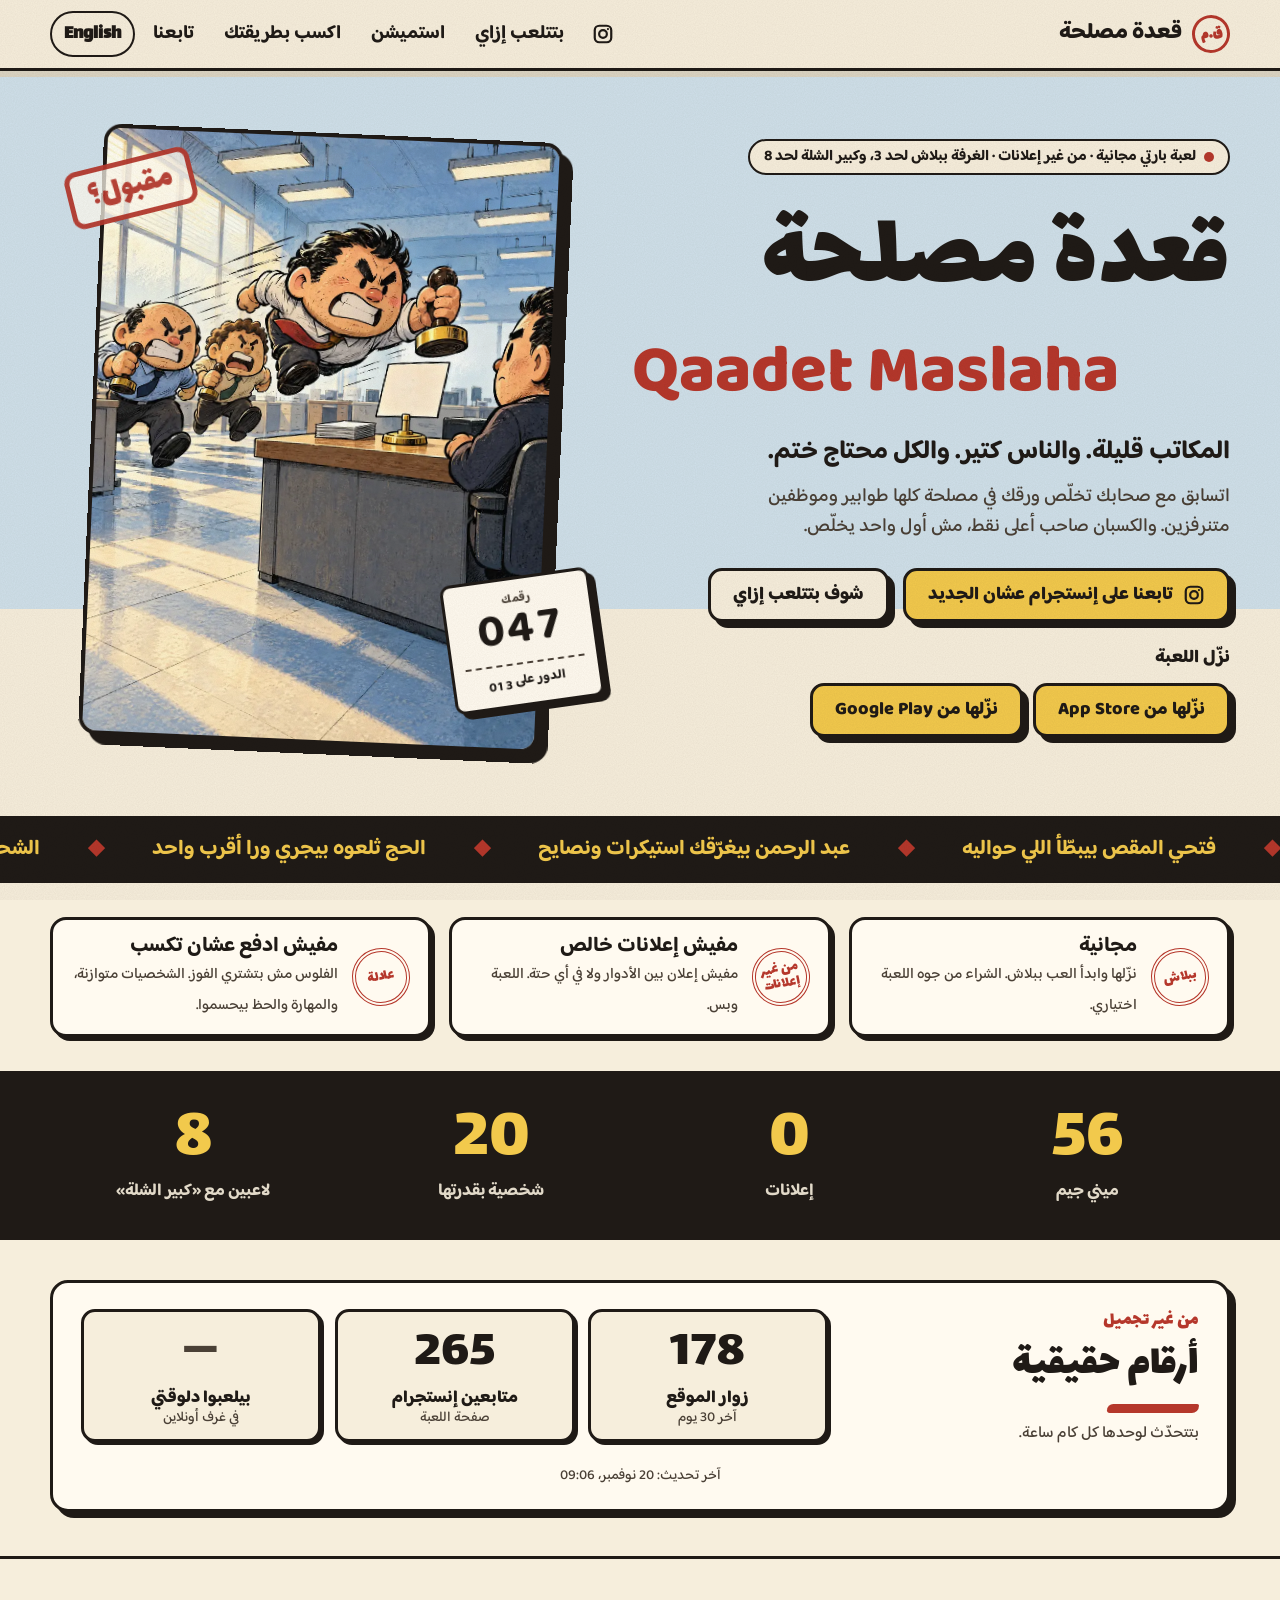
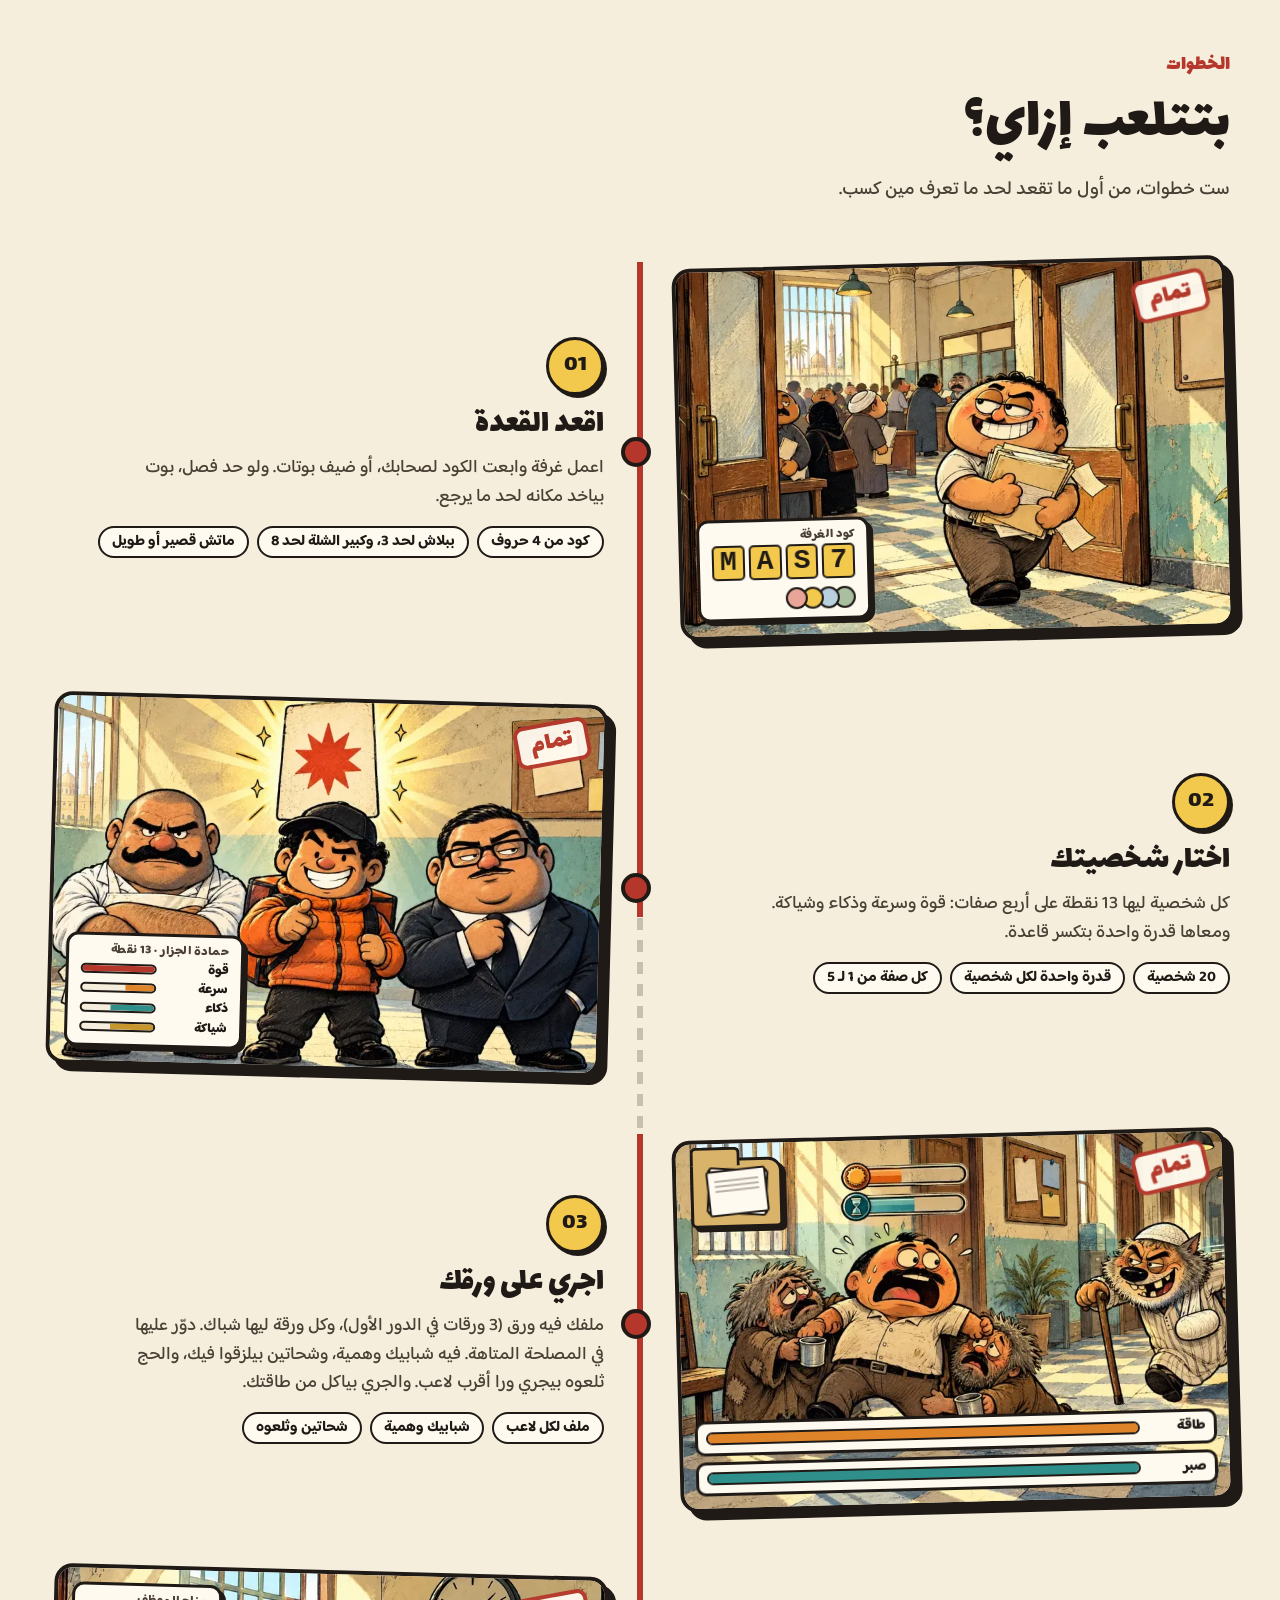
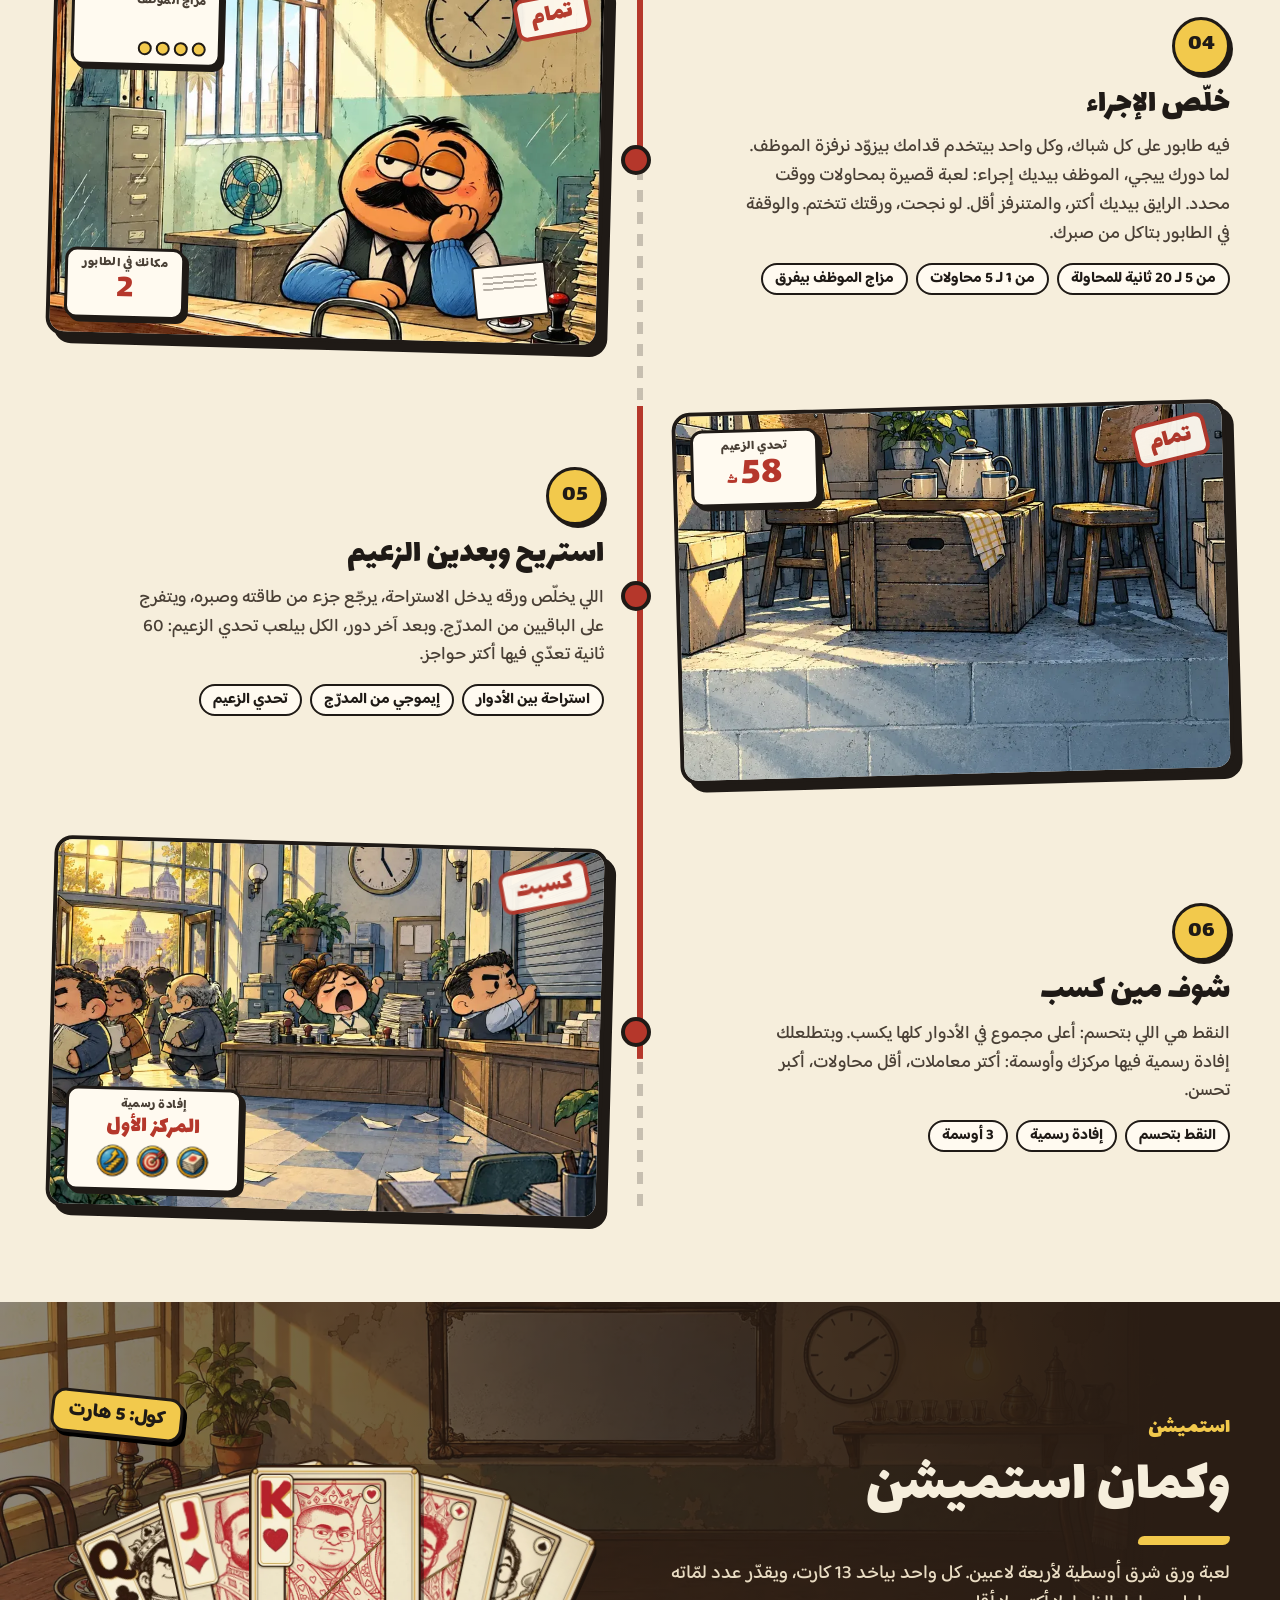
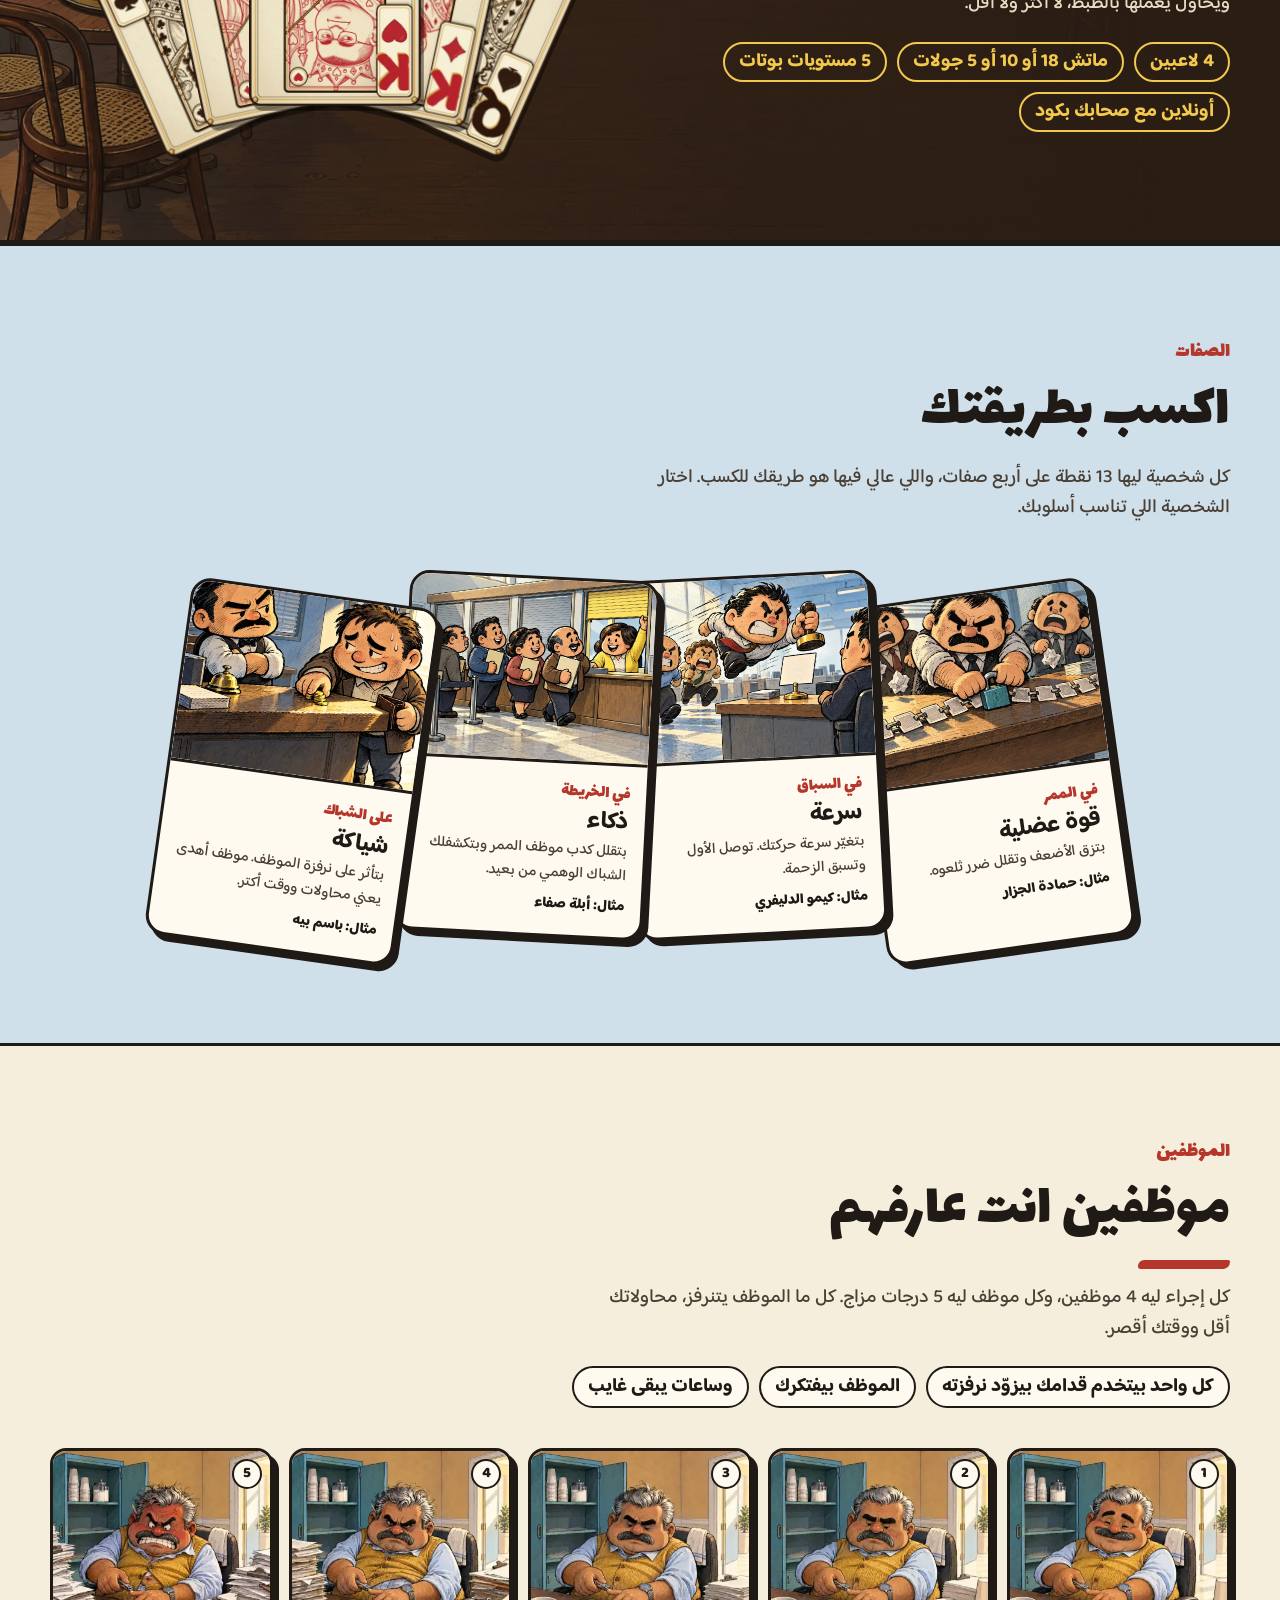
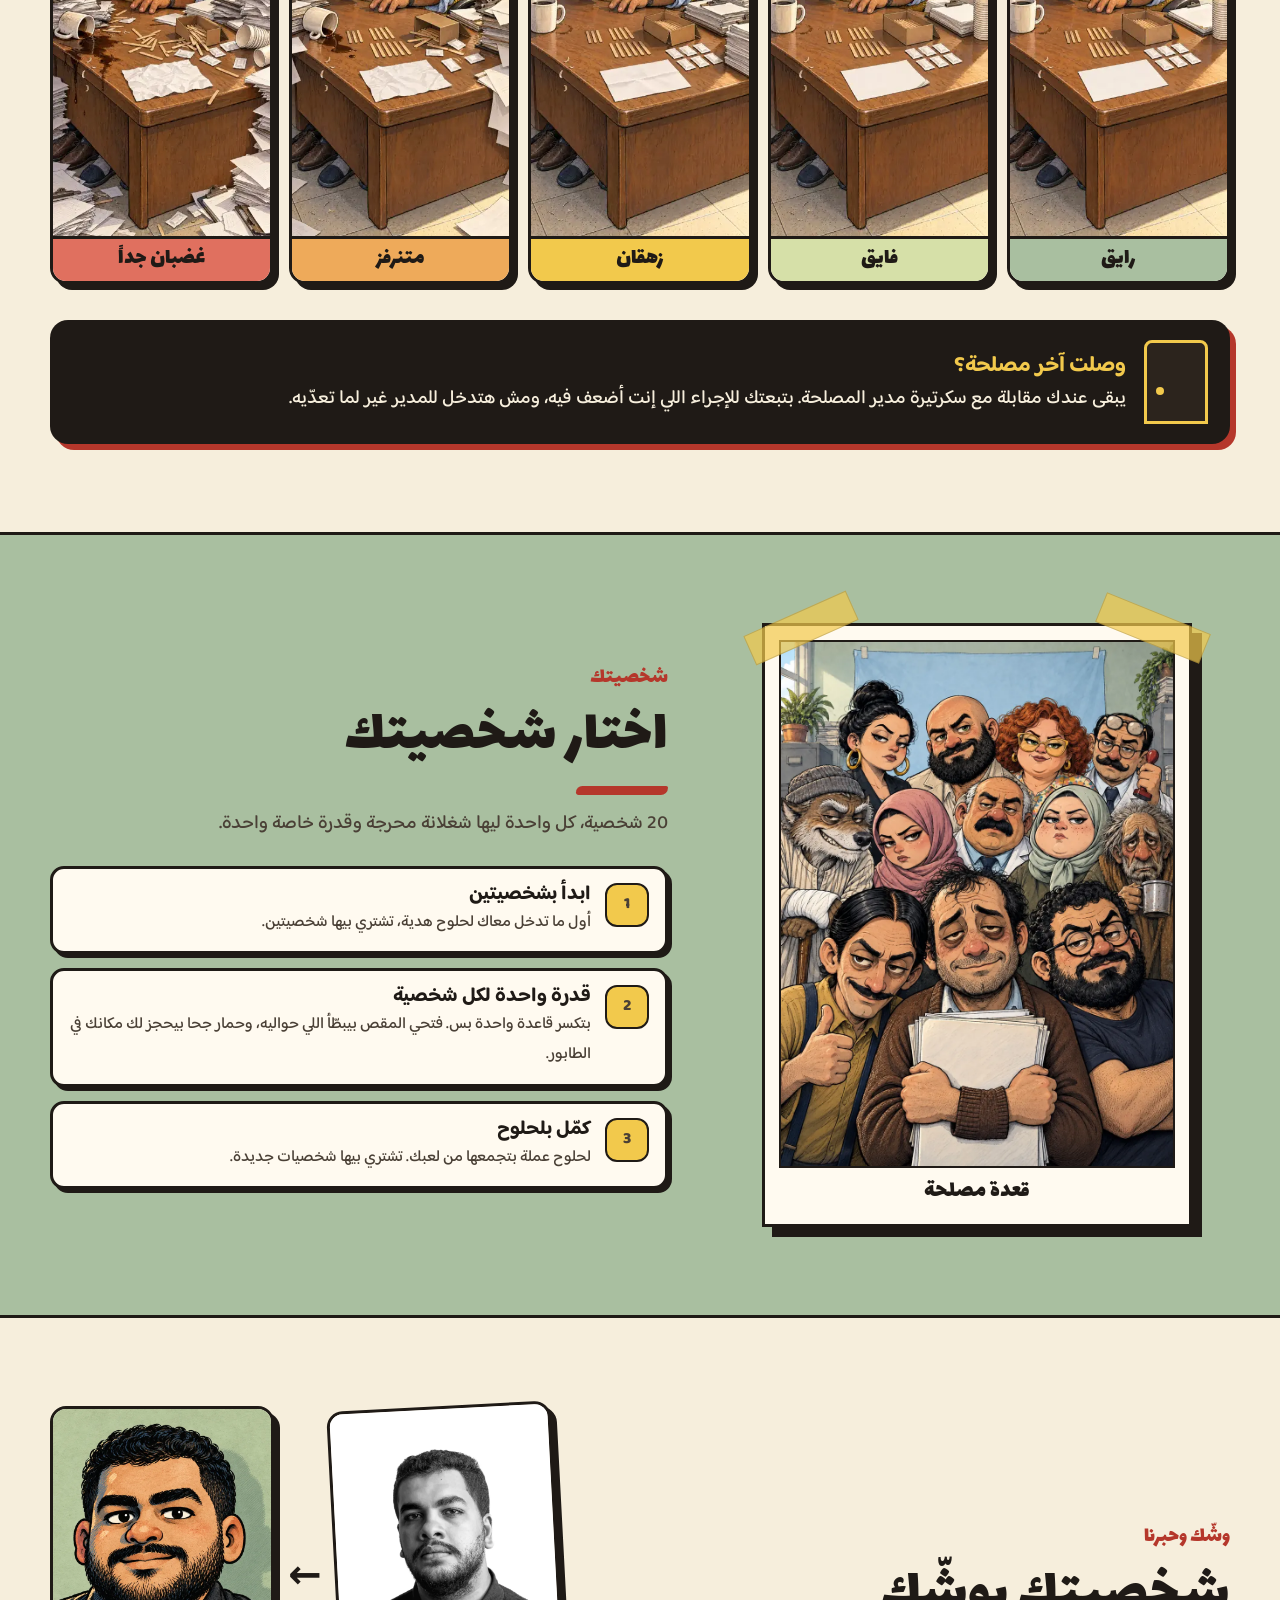
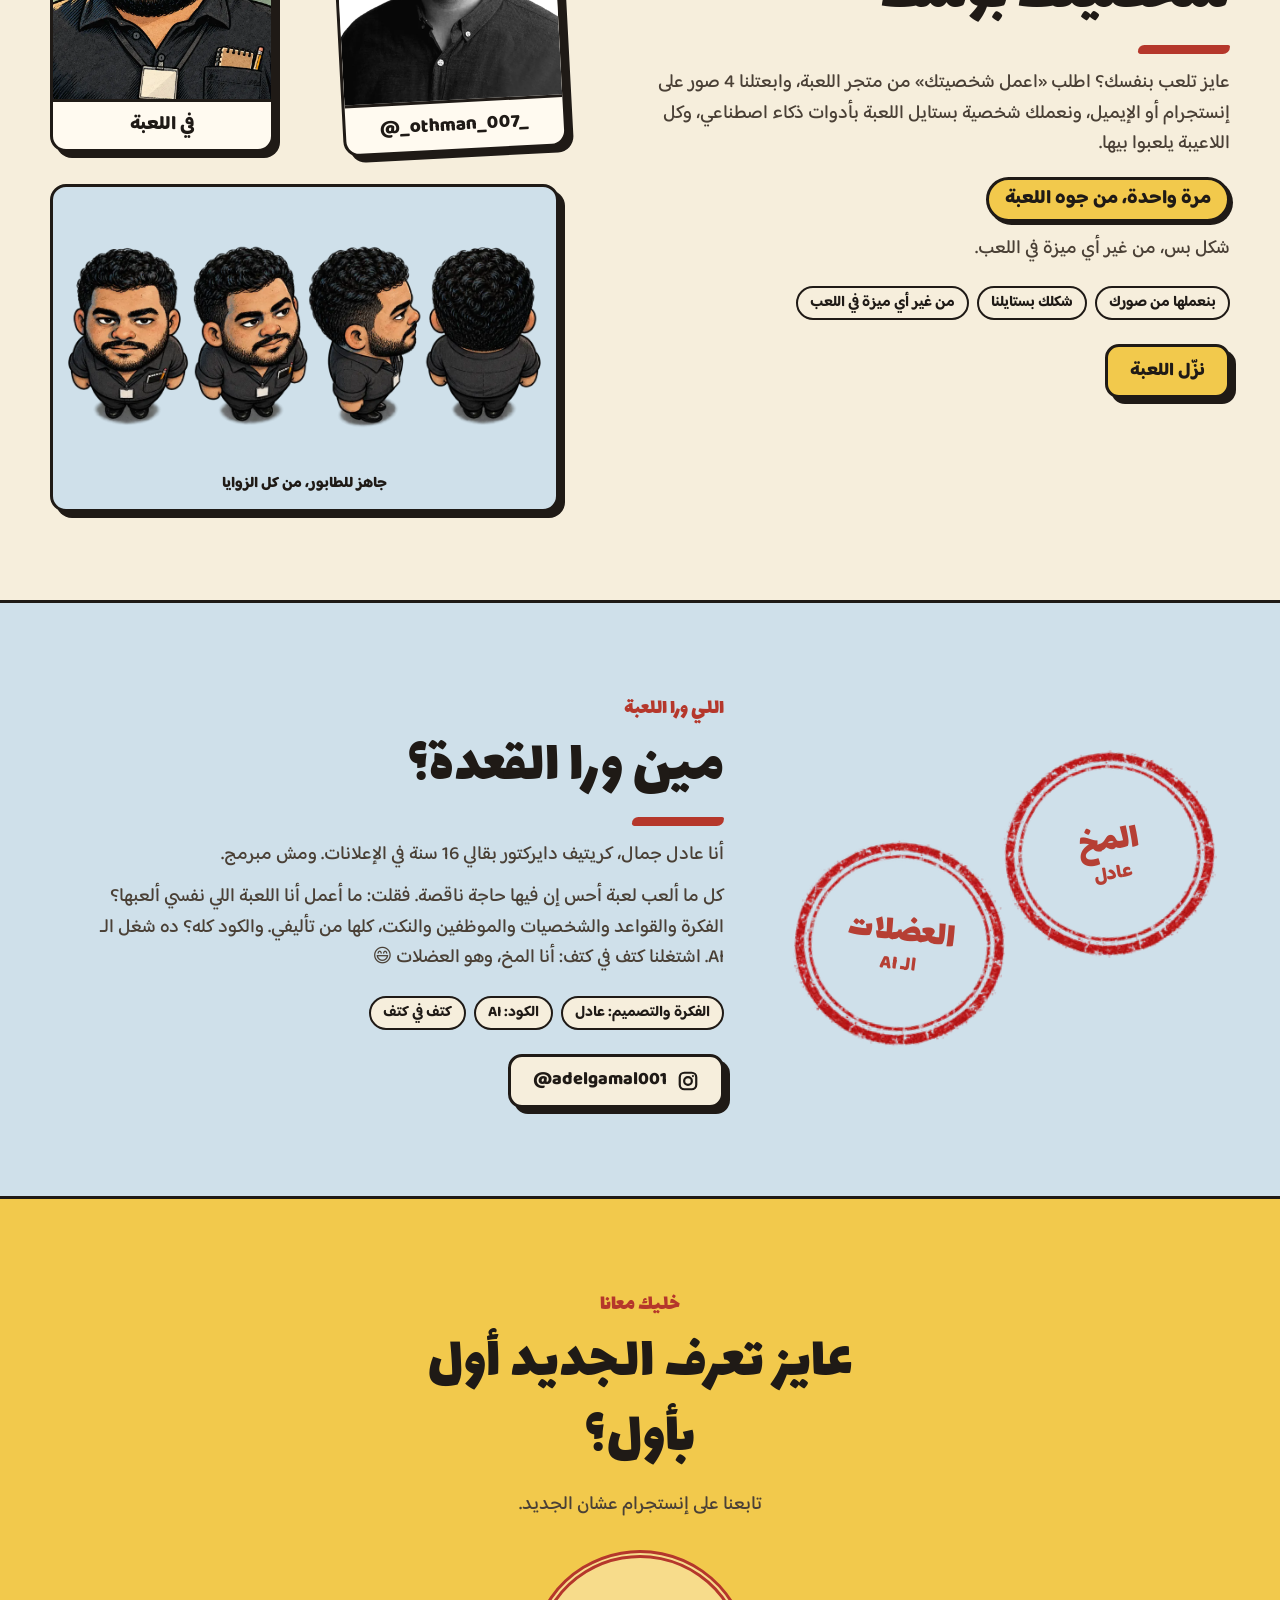
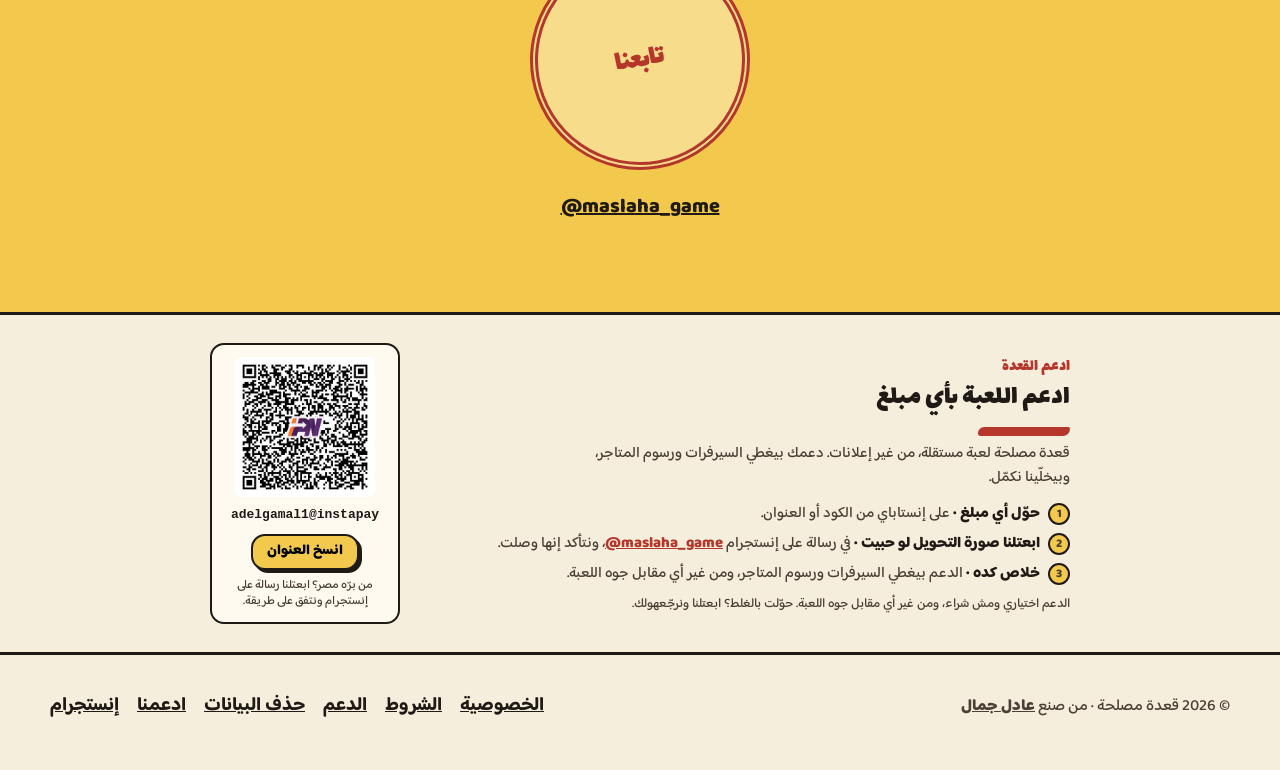
==== commit 41c4164f: "site-repin: the live tile of the Arabic home page says «في غرف أونلاين»; pin 6 also catches the bare" ====
--- a/index.html
+++ b/index.html
@@ -63,7 +63,7 @@
 <section id="real" class="real" data-json="stats.json" data-live="https://de-fra-2bb59b4f.colyseus.cloud/stats" data-soon="قريب" data-none="—" data-months="يناير,فبراير,مارس,أبريل,مايو,يونيو,يوليو,أغسطس,سبتمبر,أكتوبر,نوفمبر,ديسمبر" data-updated="آخر تحديث:"><div class="wrap">
   <div class="realbox reveal" role="group" aria-label="أرقام الموقع واللعبة">
     <div class="realhead"><p class="kicker">من غير تجميل</p><h2>أرقام حقيقية</h2><p class="sub">بتتحدّث لوحدها كل كام ساعة.</p></div>
-    <div class="real3"><div class="rt" data-k="visitors" data-state="wait"><b>—</b><span>زوار الموقع</span><small>آخر 30 يوم</small></div><div class="rt" data-k="ig" data-state="wait"><b>—</b><span>متابعين إنستجرام</span><small>صفحة اللعبة</small></div><div class="rt" data-k="live" data-state="wait"><i class="rdot" aria-hidden="true"></i><b>—</b><span>بيلعبوا دلوقتي</span><small>في أوض أونلاين</small></div></div>
+    <div class="real3"><div class="rt" data-k="visitors" data-state="wait"><b>—</b><span>زوار الموقع</span><small>آخر 30 يوم</small></div><div class="rt" data-k="ig" data-state="wait"><b>—</b><span>متابعين إنستجرام</span><small>صفحة اللعبة</small></div><div class="rt" data-k="live" data-state="wait"><i class="rdot" aria-hidden="true"></i><b>—</b><span>بيلعبوا دلوقتي</span><small>في غرف أونلاين</small></div></div>
     <p class="upd" hidden></p>
   </div>
 </div></section>
